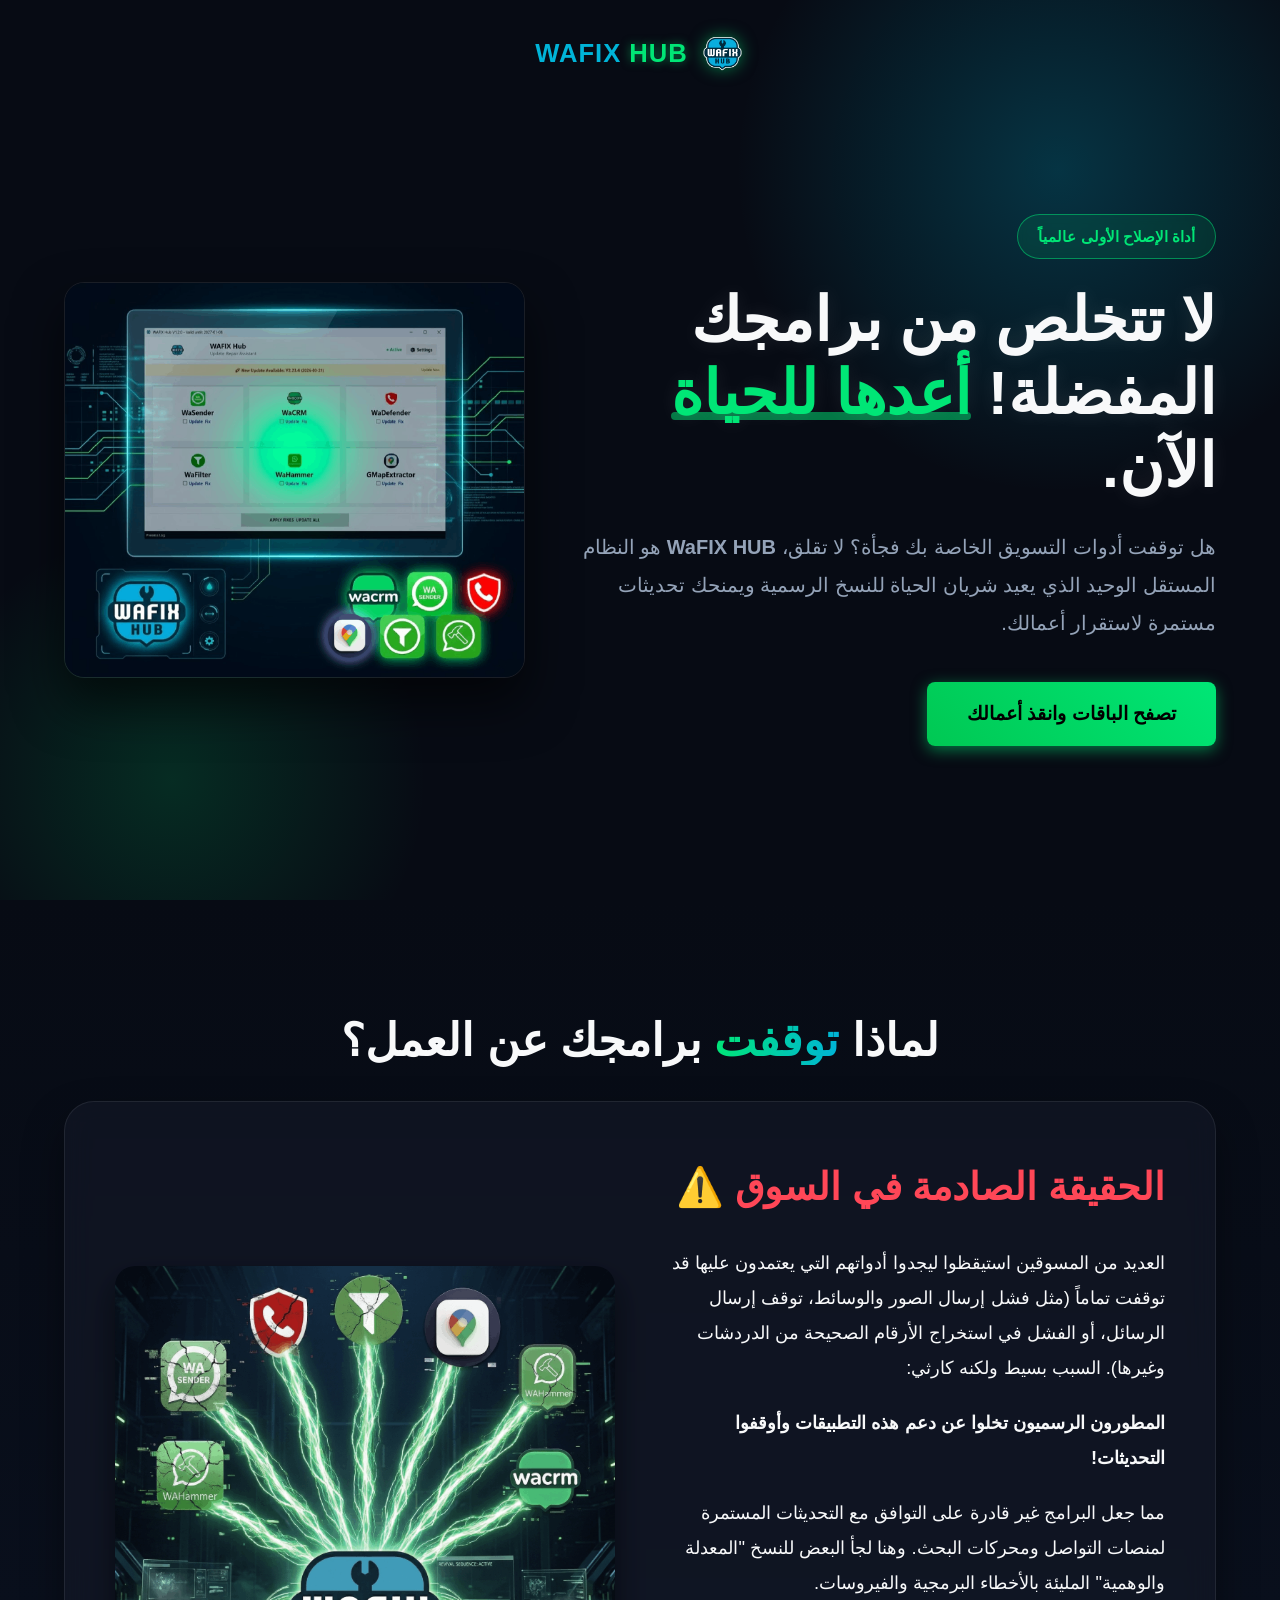
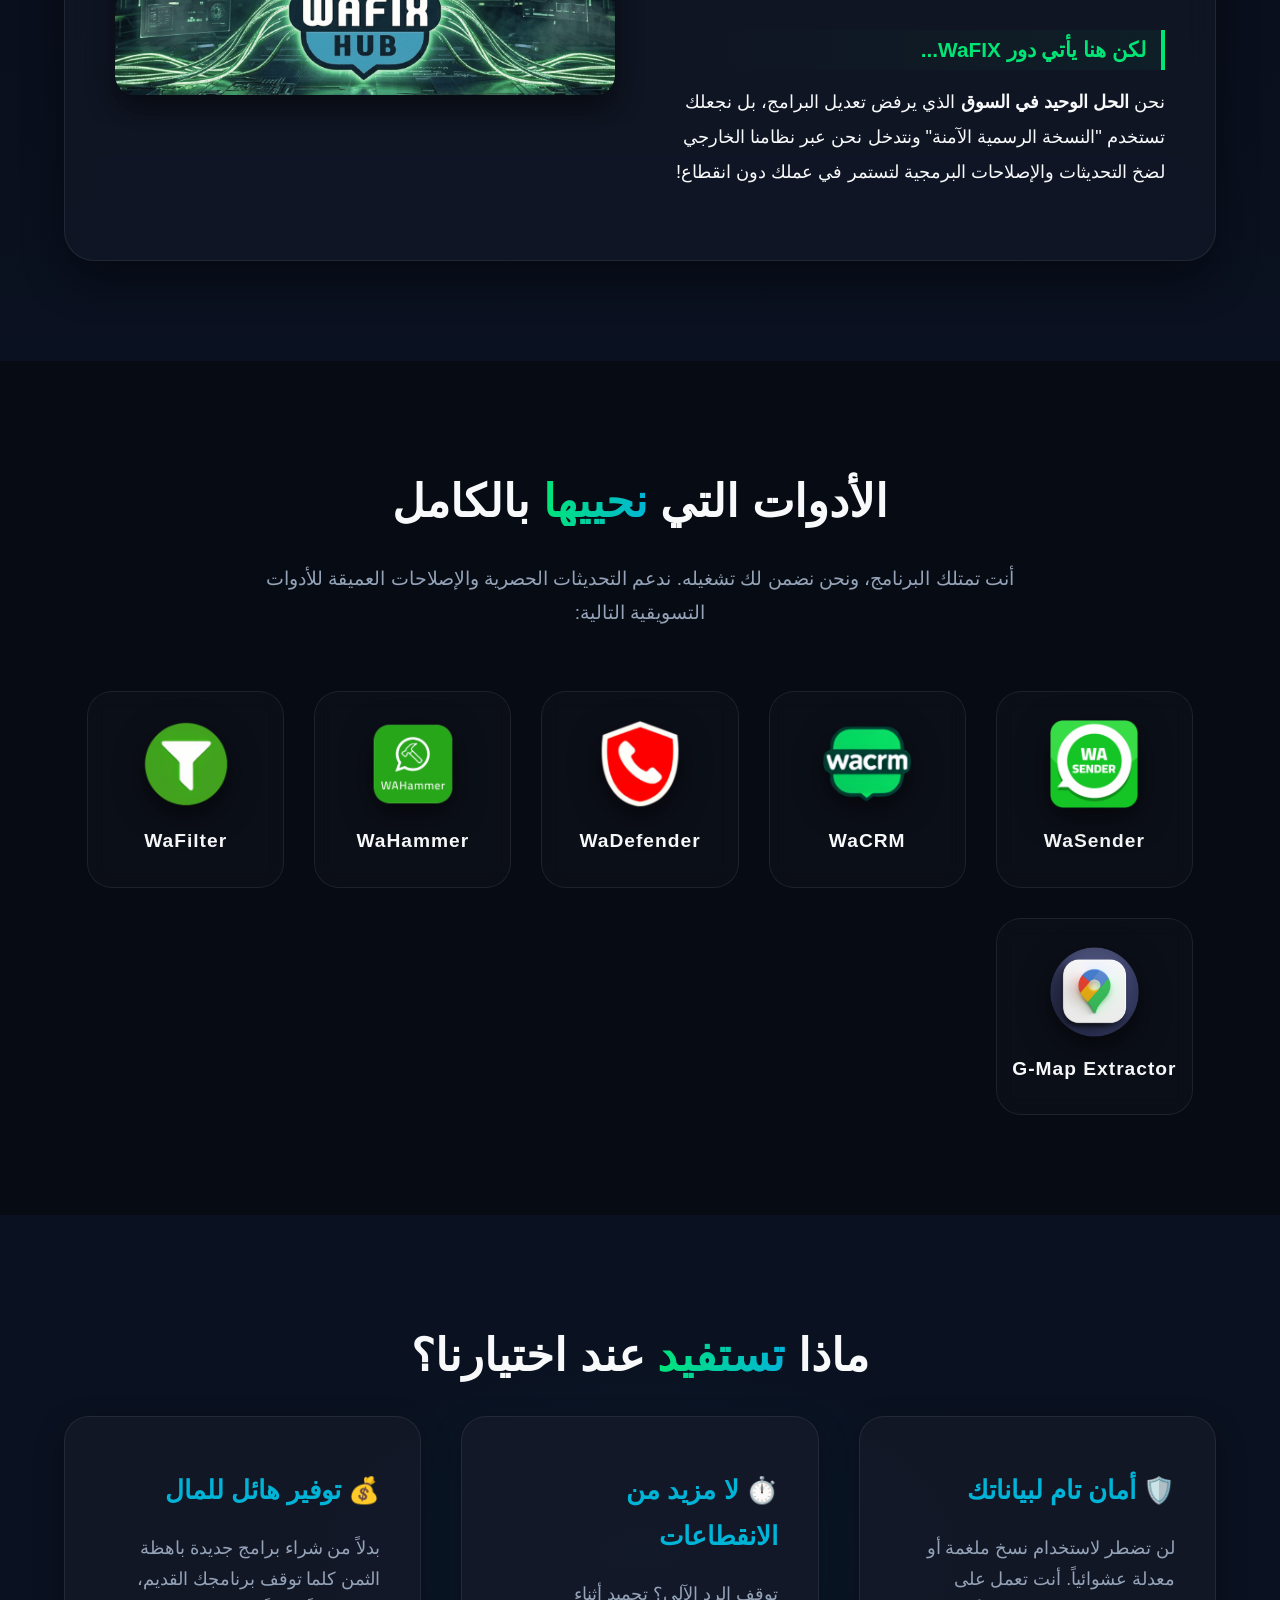
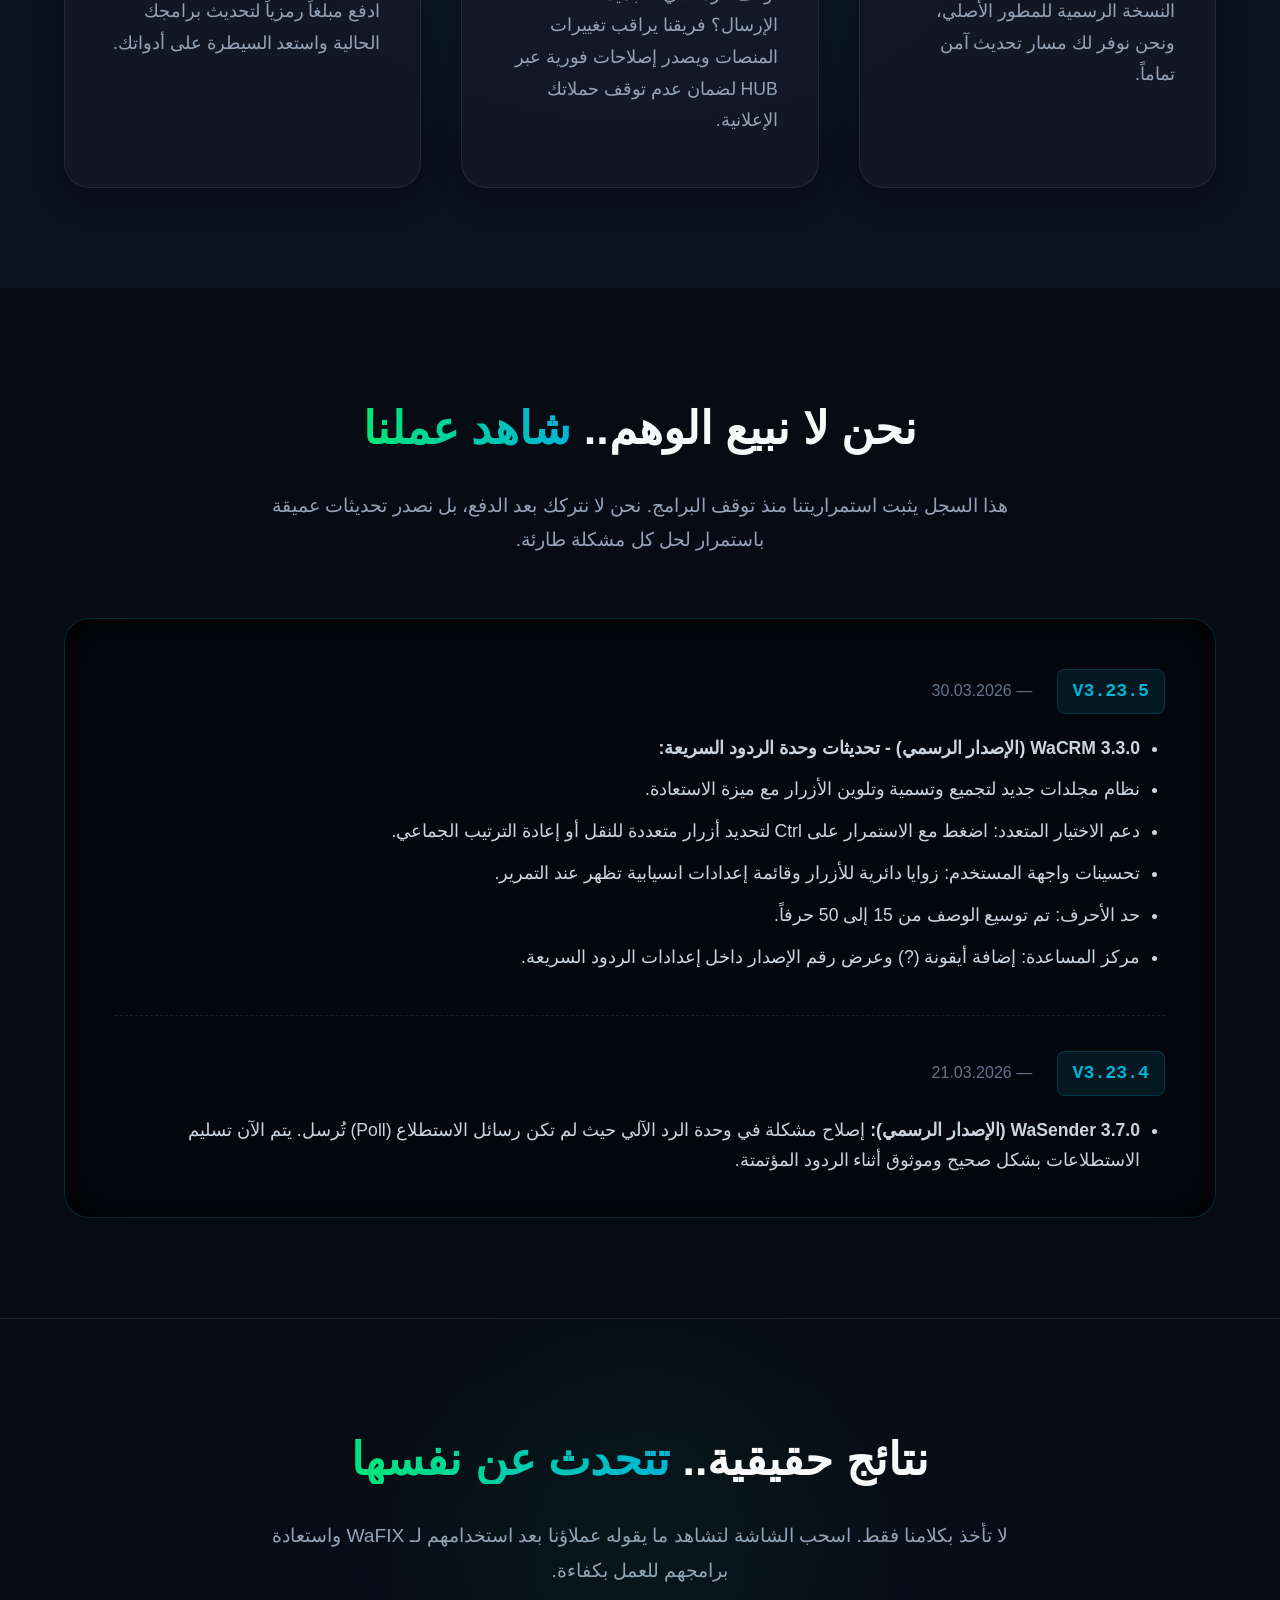
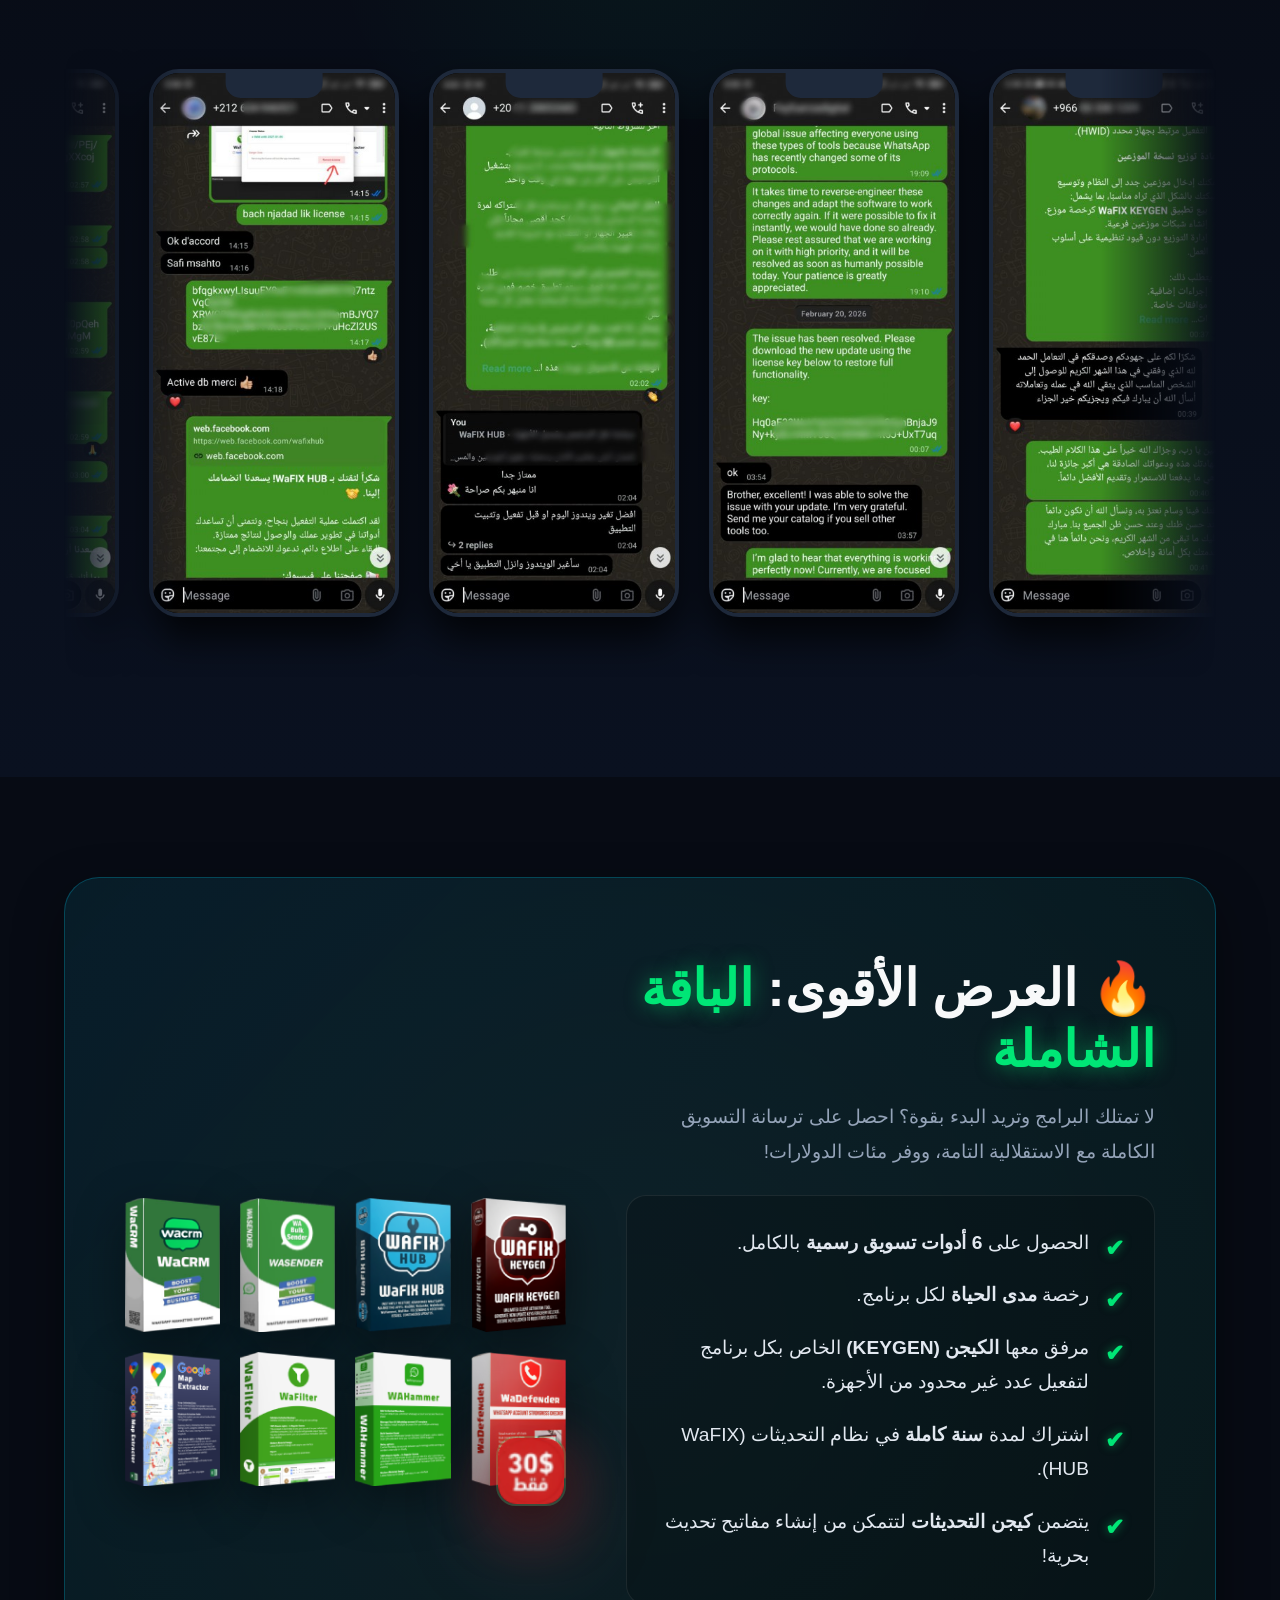
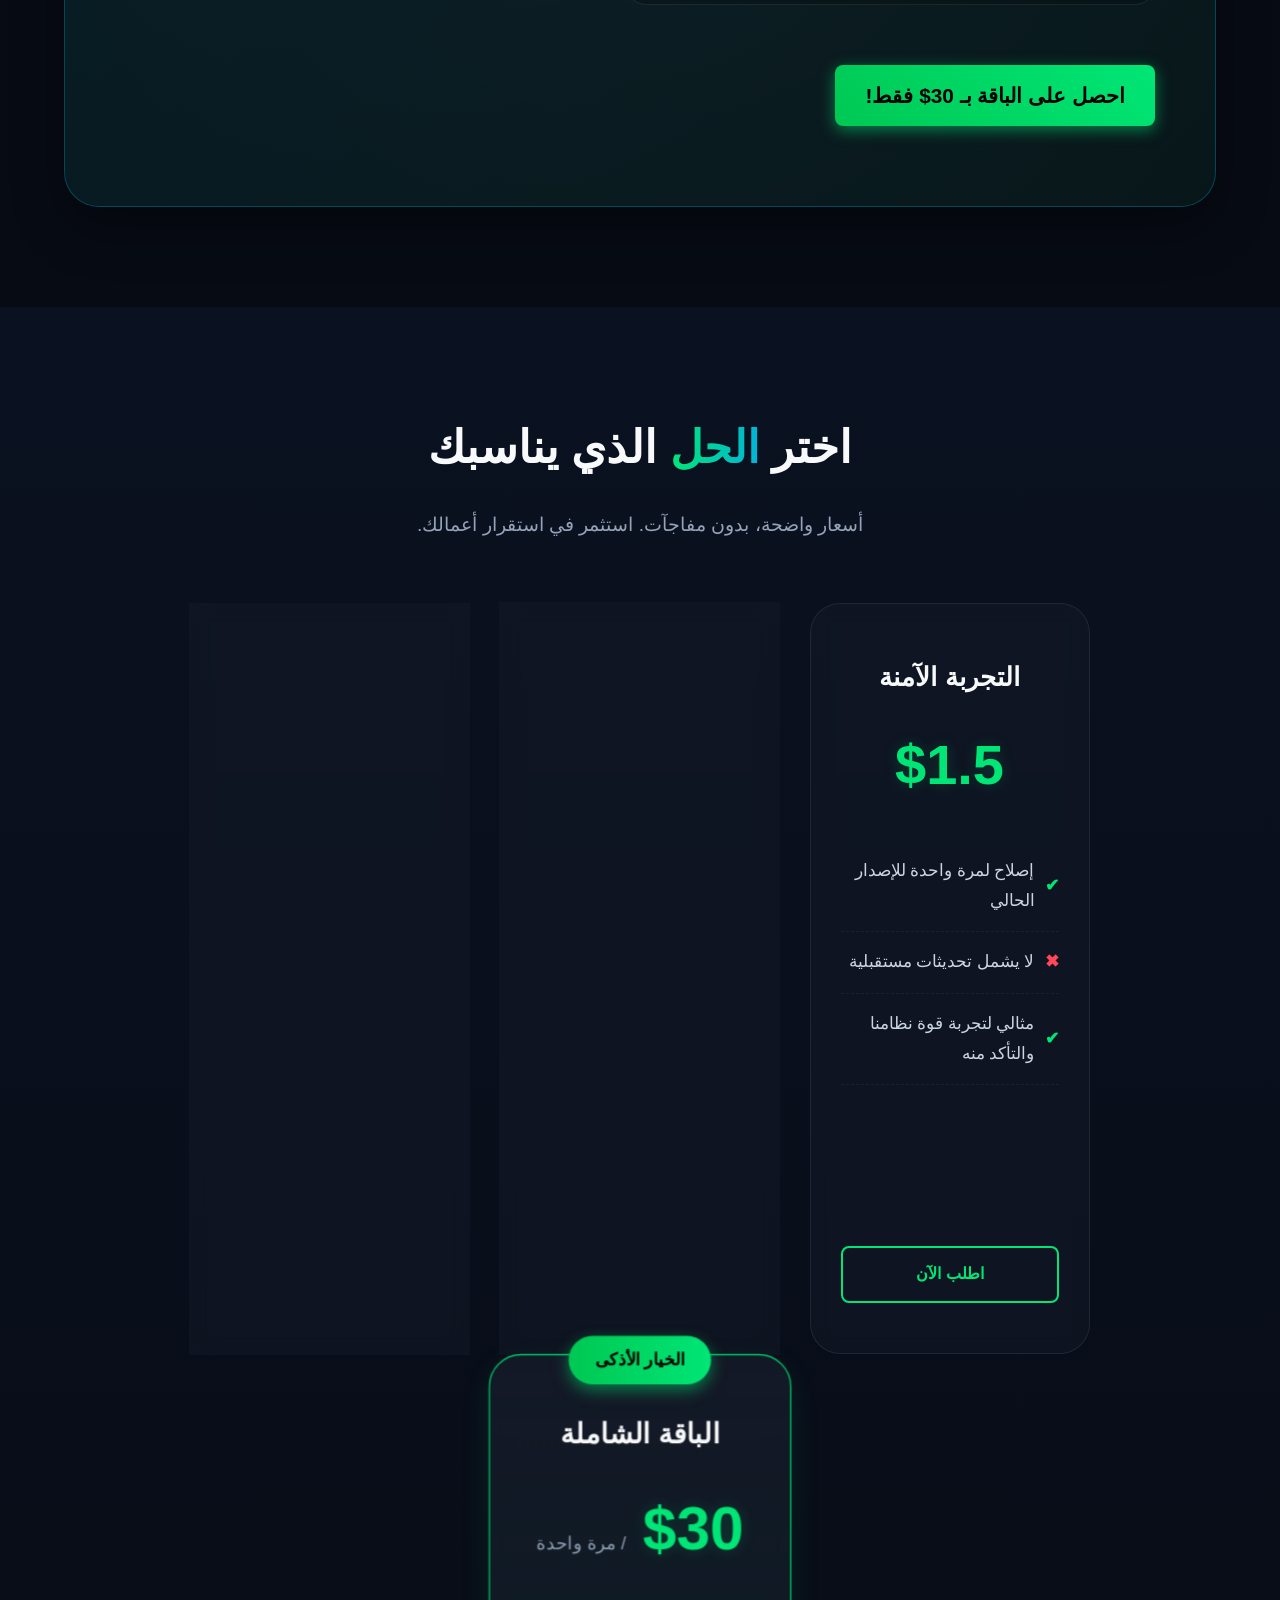
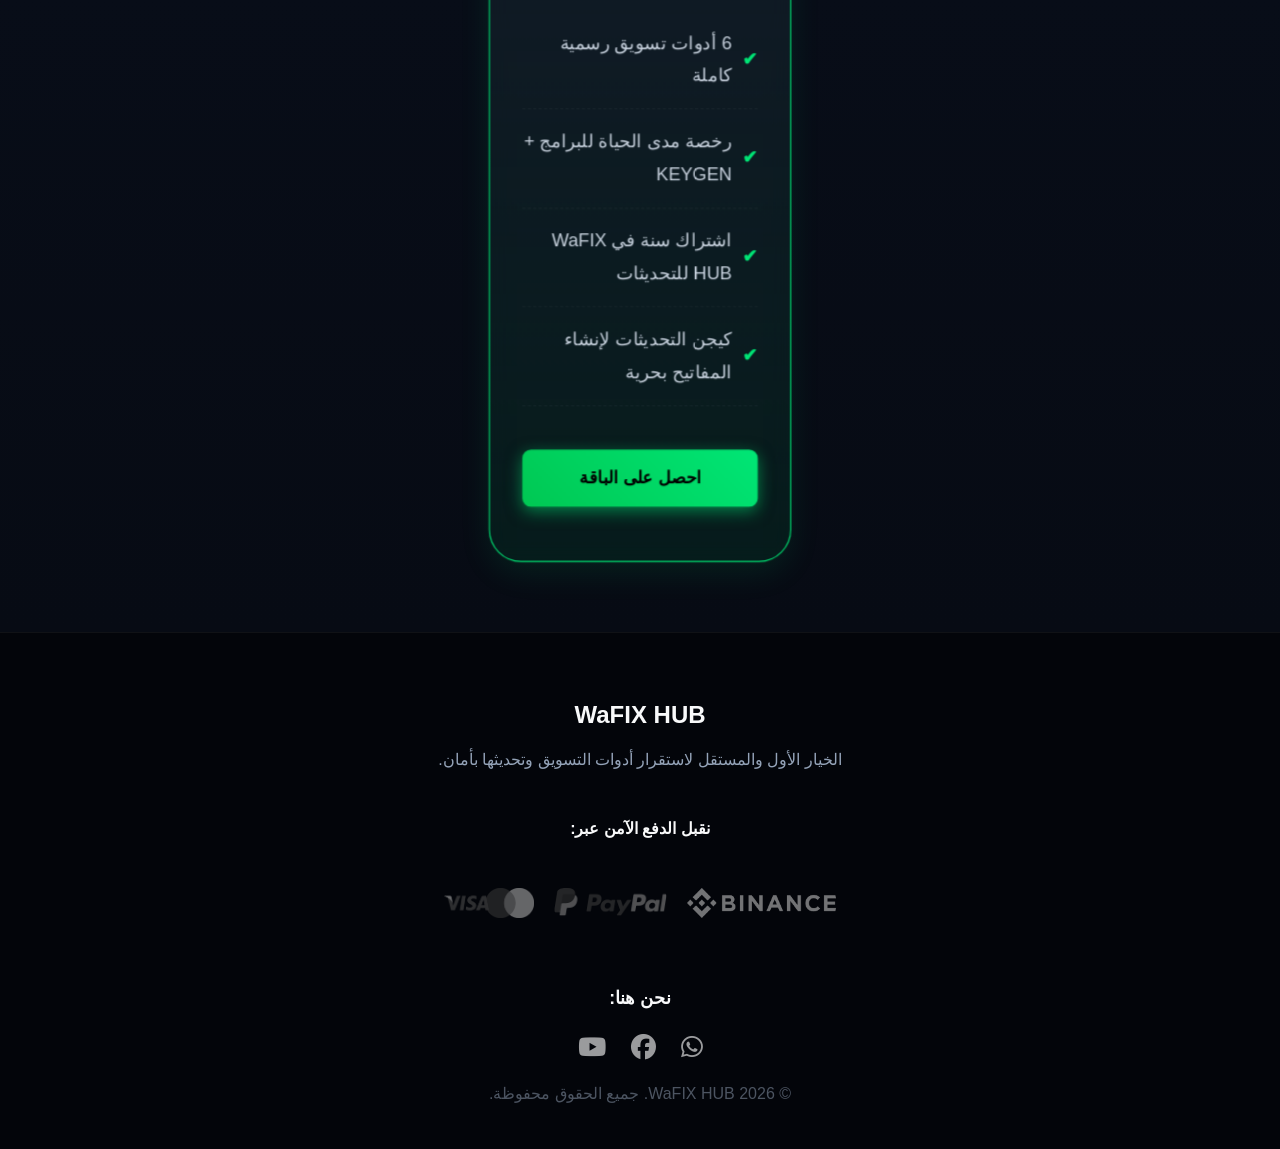
==== index.html @ c45d242b "Update index.html" ====
<html lang="ar" dir="rtl">

<head>
    <script type="text/javascript">
        (function (c, l, a, r, i, t, y) {
            c[a] = c[a] || function () { (c[a].q = c[a].q || []).push(arguments) };
            t = l.createElement(r); t.async = 1; t.src = "https://www.clarity.ms/tag/" + i;
            y = l.getElementsByTagName(r)[0]; y.parentNode.insertBefore(t, y);
        })(window, document, "clarity", "script", "w269hdj1vs");
    </script>

    <script async src="https://www.googletagmanager.com/gtag/js?id=G-MJJ88NV2RY"></script>
    <script>
        window.dataLayer = window.dataLayer || [];
        function gtag() { dataLayer.push(arguments); }
        gtag('js', new Date());

        gtag('config', 'G-MJJ88NV2RY');
    </script>

    <meta charset="UTF-8">
    <meta name="viewport" content="width=device-width, initial-scale=1.0">

    <title>WaFIX HUB | نظام التحديث والإصلاح الشامل لأدوات التسويق (WaSender, WaCRM)</title>

    <meta name="description"
        content="توقفت أدواتك التسويقية؟ WaFIX HUB هو النظام المستقل الوحيد لإصلاح وتحديث البرامج الرسمية لضمان استمرار حملاتك الإعلانية بدون انقطاع.">

    <meta name="keywords"
        content="WaFIX HUB, WaSender, WaCRM, تحديث برامج التسويق, إصلاح الواتساب, التسويق عبر الواتساب, أدوات التسويق">

    <link rel="icon" type="image/x-icon" href="img/wafixicon.ico?v=2">
    <link rel="shortcut icon" href="img/wafixicon.ico?v=2">
    <link rel="apple-touch-icon" href="img/wafixicon.ico?v=2">

    <meta property="og:type" content="website">
    <meta property="og:site_name" content="WaFIX HUB">
    <meta property="og:title" content="WaFIX HUB | أعد أدواتك التسويقية للحياة 🚀">
    <meta property="og:description"
        content="لا تتخلص من برامجك المفضلة! اكتشف النظام المستقل الذي يعيد شريان الحياة للنسخ الرسمية (WaSender, WaCRM) ويمنحك تحديثات مستمرة.">

    <meta property="og:url" content="https://yourwebsite.com/">
    <meta property="og:image" content="https://yourwebsite.com/img/1.png">

    <meta name="twitter:card" content="summary_large_image">
    <meta name="twitter:title" content="WaFIX HUB | أعد أدواتك التسويقية للحياة 🚀">
    <meta name="twitter:description" content="النظام المستقل الوحيد لإصلاح وتحديث أدوات التسويق الرسمية.">
    <meta name="twitter:image" content="https://yourwebsite.com/img/1.png">

    <link rel="stylesheet" href="https://cdnjs.cloudflare.com/ajax/libs/font-awesome/6.4.2/css/all.min.css">

    <style>
        :root {
            --bg-dark: #070b14;
            --bg-card: rgba(21, 26, 40, 0.7);
            --primary: #00e676;
            --primary-glow: rgba(0, 230, 118, 0.5);
            --secondary: #00b4d8;
            --secondary-glow: rgba(0, 180, 216, 0.4);
            --text-main: #f8f9fa;
            --text-muted: #94a3b8;
            --glass-border: rgba(255, 255, 255, 0.08);
            --transition-smooth: all 0.4s cubic-bezier(0.175, 0.885, 0.32, 1.275);
        }
        * {
            box-sizing: border-box;
            margin: 0;
            padding: 0;
            font-family: 'Segoe UI', Tahoma, Geneva, Verdana, sans-serif;
        }
        body {
            background-color: var(--bg-dark);
            color: var(--text-main);
            line-height: 1.8;
            overflow-x: hidden;
            scroll-behavior: smooth;
        }
        ::-webkit-scrollbar {
            width: 10px;
        }
        ::-webkit-scrollbar-track {
            background: var(--bg-dark);
        }
        ::-webkit-scrollbar-thumb {
            background: #1e293b;
            border-radius: 5px;
            border: 2px solid var(--bg-dark);
        }
        ::-webkit-scrollbar-thumb:hover {
            background: var(--primary);
        }
        .reveal {
            opacity: 0;
            transform: translateY(40px);
            transition: all 0.8s ease-out;
        }
        .reveal.active {
            opacity: 1;
            transform: translateY(0);
        }
        @keyframes float {
            0% {
                transform: translateY(0px);
            }
            50% {
                transform: translateY(-15px);
            }
            100% {
                transform: translateY(0px);
            }
        }
        @keyframes pulseGlow {
            0% {
                box-shadow: 0 0 15px var(--primary-glow);
            }
            50% {
                box-shadow: 0 0 40px var(--primary-glow);
            }
            100% {
                box-shadow: 0 0 15px var(--primary-glow);
            }
        }
        header {
            background: transparent;
            padding: 30px 5%;
            display: flex;
            justify-content: center;
            align-items: center;
            position: absolute;
            top: 0;
            width: 100%;
            z-index: 1000;
            border-bottom: none;
            box-shadow: none;
        }
        .logo-name {
            font-size: 1.6rem;
            font-weight: 900;
            color: var(--secondary);
            letter-spacing: 1px;
            text-transform: uppercase;
            display: inline-block;
        }
        .logo-name span {
            color: var(--primary);
            text-shadow: 0 0 10px var(--primary-glow);
        }
        @media (max-width: 768px) {
            .logo-name {
                font-size: 1.2rem;
            }
            .logo img {
                max-height: 35px;
            }
        }
        .logo img {
            max-height: 45px;
            filter: drop-shadow(0 0 8px var(--primary-glow));
            transition: transform 0.3s ease;
        }
        .logo img:hover {
            transform: scale(1.05);
        }
        .nav-links {
            display: flex;
            gap: 20px;
            align-items: center;
        }
        .nav-links a {
            text-decoration: none;
            color: var(--text-main);
            font-weight: 500;
            font-size: 1em;
            position: relative;
            padding: 5px 0;
            transition: color 0.3s;
        }
        .nav-links a::after {
            content: '';
            position: absolute;
            bottom: 0;
            right: 0;
            width: 0%;
            height: 2px;
            background: var(--primary);
            transition: width 0.3s ease;
        }
        .nav-links a:hover {
            color: var(--primary);
        }
        .nav-links a:hover::after {
            width: 100%;
        }
        .menu-toggle {
            display: none;
            background: transparent;
            border: none;
            color: var(--text-main);
            font-size: 2rem;
            cursor: pointer;
            z-index: 1001;
        }
        .btn-primary {
            background: linear-gradient(45deg, #00c853, var(--primary));
            color: #000;
            padding: 12px 30px;
            text-decoration: none;
            border-radius: 8px;
            font-weight: 800;
            transition: all 0.3s;
            display: inline-flex;
            justify-content: center;
            align-items: center;
            border: none;
            cursor: pointer;
            box-shadow: 0 4px 15px var(--primary-glow);
            text-align: center;
        }
        .btn-primary:hover {
            transform: translateY(-3px);
            box-shadow: 0 8px 25px var(--primary-glow);
            color: #000;
        }
        .header-btn {
            margin-right: 20px;
        }
        .hero {
            display: flex;
            align-items: center;
            justify-content: space-between;
            padding: 160px 5% 100px;
            min-height: 100vh;
            position: relative;
            overflow: hidden;
        }
        .hero::before {
            content: '';
            position: absolute;
            top: -20%;
            right: -10%;
            width: 700px;
            height: 700px;
            background: radial-gradient(circle, var(--secondary-glow) 0%, transparent 65%);
            z-index: -1;
            opacity: 0.6;
        }
        .hero::after {
            content: '';
            position: absolute;
            bottom: -20%;
            left: -10%;
            width: 600px;
            height: 600px;
            background: radial-gradient(circle, var(--primary-glow) 0%, transparent 60%);
            z-index: -1;
            opacity: 0.3;
        }
        .hero-content {
            flex: 1;
            max-width: 55%;
            z-index: 1;
        }
        .hero-badge {
            background: rgba(0, 230, 118, 0.1);
            color: var(--primary);
            padding: 8px 20px;
            border-radius: 30px;
            font-size: 0.95em;
            font-weight: bold;
            margin-bottom: 25px;
            display: inline-block;
            border: 1px solid var(--primary-glow);
            backdrop-filter: blur(5px);
        }
        .hero h1 {
            font-size: 3.8em;
            margin-bottom: 25px;
            line-height: 1.2;
            font-weight: 900;
            text-shadow: 0 0 20px rgba(255, 255, 255, 0.1);
        }
        .hero h1 span {
            color: var(--primary);
            position: relative;
            display: inline-block;
        }
        .hero h1 span::after {
            content: '';
            position: absolute;
            bottom: 10px;
            left: 0;
            width: 100%;
            height: 8px;
            background: var(--primary-glow);
            z-index: -1;
            border-radius: 5px;
        }
        .hero p {
            font-size: 1.25em;
            color: var(--text-muted);
            margin-bottom: 40px;
            line-height: 1.9;
        }
        .hero-img {
            flex: 1;
            max-width: 40%;
            animation: float 6s ease-in-out infinite;
            position: relative;
            z-index: 1;
        }
        .hero-img img {
            width: 100%;
            border-radius: 20px;
            box-shadow: 0 25px 50px rgba(0, 0, 0, 0.6);
            border: 1px solid var(--glass-border);
        }
        .section-title {
            text-align: center;
            margin-bottom: 20px;
            font-size: 2.8em;
            font-weight: 800;
            position: relative;
        }
        .section-title span {
            background: linear-gradient(to left, var(--secondary), var(--primary));
            -webkit-background-clip: text;
            -webkit-text-fill-color: transparent;
        }
        .section-desc {
            text-align: center;
            color: var(--text-muted);
            font-size: 1.2em;
            max-width: 800px;
            margin: 0 auto 60px;
            line-height: 1.8;
        }
        .the-story {
            padding: 100px 5%;
            background: linear-gradient(180deg, var(--bg-dark) 0%, #0a1120 100%);
            position: relative;
        }
        .story-container {
            display: flex;
            gap: 50px;
            align-items: center;
            background: rgba(21, 26, 40, 0.6);
            padding: 50px;
            border-radius: 30px;
            border: 1px solid var(--glass-border);
            backdrop-filter: blur(15px);
            box-shadow: 0 20px 40px rgba(0, 0, 0, 0.4);
        }
        .story-text {
            flex: 1;
        }
        .story-text h2 {
            font-size: 2.4em;
            margin-bottom: 25px;
            color: #ff4757;
            display: flex;
            align-items: center;
            gap: 10px;
        }
        .story-text p {
            font-size: 1.15em;
            color: var(--text-main);
            margin-bottom: 20px;
            line-height: 1.9;
        }
        .story-text .highlight {
            color: var(--primary);
            font-weight: bold;
            font-size: 1.3em;
            display: block;
            margin: 30px 0 15px;
            border-right: 4px solid var(--primary);
            padding-right: 15px;
            background: linear-gradient(90deg, transparent, rgba(0, 230, 118, 0.05));
        }
        .story-img {
            flex: 1;
            text-align: center;
            position: relative;
        }
        .story-img img {
            max-width: 100%;
            border-radius: 20px;
            filter: grayscale(40%);
            transition: var(--transition-smooth);
            box-shadow: 0 15px 30px rgba(0, 0, 0, 0.5);
        }
        .story-img:hover img {
            filter: grayscale(0%);
            transform: scale(1.03) translateY(-10px);
            box-shadow: 0 25px 45px rgba(255, 71, 87, 0.2);
        }
        .supported-tools {
            padding: 100px 5%;
            text-align: center;
            background: var(--bg-dark);
        }
        .tools-grid-new {
            display: grid;
            grid-template-columns: repeat(auto-fit, minmax(180px, 1fr));
            gap: 30px;
            margin-top: 50px;
            padding: 0 2%;
        }
        .tool-card {
            background: rgba(255, 255, 255, 0.02);
            border: 1px solid var(--glass-border);
            border-radius: 25px;
            position: relative;
            overflow: hidden;
            display: flex;
            align-items: center;
            justify-content: center;
            aspect-ratio: 1 / 1;
            min-height: unset;
            padding: 0;
            transition: var(--transition-smooth);
            backdrop-filter: blur(10px);
            cursor: pointer;
        }
        .card-front {
            display: flex;
            flex-direction: column;
            align-items: center;
            justify-content: center;
            gap: 15px;
            width: 100%;
            height: 100%;
            transition: opacity 0.4s ease 0.3s;
            position: relative;
            z-index: 2;
        }
        .card-hover-img {
            position: absolute;
            top: 0;
            left: 0;
            width: 100%;
            height: 100%;
            object-fit: cover;
            object-position: center;
            opacity: 0;
            transition: opacity 0.4s ease 0.3s, transform 0.6s ease;
            z-index: 1;
            transform: scale(7.1);
        }
        .tool-card:hover .card-hover-img {
            opacity: 1;
            transform: scale(1);
        }
        .tool-card:hover {
            transform: translateY(-15px);
            border-color: var(--primary);
            box-shadow: 0 15px 35px rgba(0, 230, 118, 0.15);
        }
        .tool-card:hover .card-front {
            opacity: 0;
        }
        .card-front img {
            height: 90px;
            width: auto;
            object-fit: contain;
            filter: drop-shadow(0 10px 15px rgba(0, 0, 0, 0.6));
            transition: transform 0.4s ease;
        }
        .tool-card:hover .card-front img {
            transform: scale(1.15) rotate(5deg);
        }
        .card-front span {
            font-size: 1.2em;
            font-weight: 800;
            color: var(--text-main);
            text-align: center;
            letter-spacing: 1px;
        }
        .tool-card:hover .card-hover-img {
            opacity: 1;
            transform: scale(1);
        }
        .card-front img {
            height: 90px;
            width: auto;
            object-fit: contain;
            filter: drop-shadow(0 10px 15px rgba(0, 0, 0, 0.6));
            transition: transform 0.4s ease;
        }
        .tool-card:hover .card-front img {
            transform: scale(1.15) rotate(5deg);
        }
        .card-front span {
            font-size: 1.2em;
            font-weight: 800;
            color: var(--text-main);
            text-align: center;
            letter-spacing: 1px;
        }
        .benefits {
            padding: 100px 5%;
            background: #0a1120;
            position: relative;
        }
        .benefits::before {
            content: '';
            position: absolute;
            top: 50%;
            left: 50%;
            transform: translate(-50%, -50%);
            width: 80%;
            height: 80%;
            background: radial-gradient(ellipse, rgba(0, 180, 216, 0.05) 0%, transparent 60%);
            pointer-events: none;
        }
        .benefits-grid {
            display: grid;
            grid-template-columns: repeat(auto-fit, minmax(320px, 1fr));
            gap: 40px;
            position: relative;
            z-index: 1;
        }
        .benefit-card {
            background: rgba(21, 26, 40, 0.8);
            padding: 50px 40px;
            border-radius: 25px;
            border: 1px solid var(--glass-border);
            text-align: right;
            transition: var(--transition-smooth);
            position: relative;
            overflow: hidden;
            box-shadow: 0 10px 30px rgba(0, 0, 0, 0.3);
        }
        .benefit-card::before {
            content: '';
            position: absolute;
            top: 0;
            right: 0;
            width: 5px;
            height: 0;
            background: linear-gradient(to bottom, var(--primary), var(--secondary));
            transition: height 0.4s ease;
        }
        .benefit-card:hover {
            transform: translateY(-12px);
            background: rgba(30, 38, 56, 0.95);
            border-color: rgba(255, 255, 255, 0.1);
        }
        .benefit-card:hover::before {
            height: 100%;
        }
        .benefit-card h3 {
            font-size: 1.6em;
            margin-bottom: 20px;
            color: var(--secondary);
            display: flex;
            align-items: center;
            gap: 10px;
        }
        .benefit-card p {
            color: var(--text-muted);
            font-size: 1.1em;
            line-height: 1.8;
        }
        .bundle-offer {
            margin: 100px 5%;
            background: linear-gradient(135deg, rgba(0, 180, 216, 0.1), rgba(0, 230, 118, 0.05));
            border-radius: 35px;
            padding: 80px 60px;
            display: flex;
            align-items: center;
            gap: 60px;
            border: 1px solid rgba(0, 180, 216, 0.3);
            position: relative;
            overflow: hidden;
            box-shadow: 0 20px 50px rgba(0, 0, 0, 0.4);
        }
        .bundle-offer::before {
            content: '';
            position: absolute;
            top: -50%;
            left: -50%;
            width: 200%;
            height: 200%;
            background: radial-gradient(circle, rgba(255, 255, 255, 0.03) 0%, transparent 60%);
            animation: spin 30s linear infinite;
            z-index: 0;
            pointer-events: none;
        }
        @keyframes spin {
            100% {
                transform: rotate(360deg);
            }
        }
        .bundle-text {
            flex: 1.2;
            position: relative;
            z-index: 1;
        }
        .bundle-text h2 {
            font-size: 3.2em;
            color: var(--text-main);
            margin-bottom: 20px;
            line-height: 1.2;
        }
        .bundle-text h2 span {
            color: var(--primary);
            text-shadow: 0 0 20px var(--primary-glow);
        }
        .bundle-text ul {
            list-style: none;
            margin-bottom: 40px;
            background: rgba(0, 0, 0, 0.2);
            padding: 30px;
            border-radius: 20px;
            border: 1px solid var(--glass-border);
        }
        .bundle-text ul li {
            font-size: 1.2em;
            margin-bottom: 18px;
            color: #e2e8f0;
            display: block;
            position: relative;
            padding-right: 35px;
            line-height: 1.8;
            text-align: right;
        }
        .bundle-text ul li:last-child {
            margin-bottom: 0;
        }
        .bundle-text ul li::before {
            content: '✔';
            position: absolute;
            right: 0;
            top: 2px;
            color: var(--primary);
            font-size: 1.2em;
            font-weight: bold;
            text-shadow: 0 0 10px var(--primary-glow);
        }
        .bundle-img {
            flex: 1;
            text-align: center;
            position: relative;
            z-index: 1;
        }
        .bundle-img img {
            width: 100%;
            max-width: 550px;
            border-radius: 20px;
            box-shadow: 0 20px 50px rgba(0, 0, 0, 0.6);
            animation: pulseGlow 4s infinite;
            border: 2px solid rgba(0, 230, 118, 0.2);
        }
        .updates-section {
            padding: 100px 5%;
            background: var(--bg-dark);
        }
        .changelog-box {
            background: #04070d;
            padding: 50px;
            border-radius: 25px;
            max-height: 600px;
            overflow-y: auto;
            border: 1px solid rgba(0, 180, 216, 0.2);
            box-shadow: inset 0 0 40px rgba(0, 0, 0, 0.9);
            position: relative;
        }
        .changelog-box::-webkit-scrollbar {
            width: 8px;
        }
        .changelog-box::-webkit-scrollbar-track {
            background: rgba(255, 255, 255, 0.02);
            border-radius: 10px;
        }
        .changelog-box::-webkit-scrollbar-thumb {
            background: rgba(0, 180, 216, 0.5);
            border-radius: 10px;
        }
        .update-item {
            margin-bottom: 35px;
            padding-bottom: 30px;
            border-bottom: 1px dashed rgba(255, 255, 255, 0.1);
            position: relative;
        }
        .update-item:last-child {
            margin-bottom: 0;
            padding-bottom: 0;
            border-bottom: none;
        }
        .update-version {
            font-family: monospace;
            font-size: 1.4em;
            color: var(--secondary);
            font-weight: 800;
            direction: ltr;
            display: inline-block;
            background: rgba(0, 180, 216, 0.1);
            padding: 5px 15px;
            border-radius: 8px;
            border: 1px solid rgba(0, 180, 216, 0.2);
        }
        .update-date {
            color: #64748b;
            font-size: 1em;
            margin-right: 20px;
            font-weight: 500;
        }
        .update-list {
            margin-top: 20px;
            padding-right: 25px;
            color: #cbd5e1;
        }
        .update-list li {
            margin-bottom: 12px;
            line-height: 1.7;
            font-size: 1.1em;
        }
        .pricing {
            padding: 100px 5%;
            background: linear-gradient(180deg, #0a1120 0%, var(--bg-dark) 100%);
        }
        .pricing-grid {
            display: flex;
            justify-content: center;
            gap: 30px;
            flex-wrap: wrap;
            margin-top: 50px;
        }
        .card {
            background: rgba(21, 26, 40, 0.5);
            padding: 50px 30px;
            border-radius: 30px;
            width: calc(25% - 25px);
            min-width: 280px;
            text-align: center;
            border: 1px solid var(--glass-border);
            transition: var(--transition-smooth);
            backdrop-filter: blur(10px);
            display: flex;
            flex-direction: column;
        }
        .card:hover {
            transform: translateY(-15px);
            border-color: var(--secondary);
            box-shadow: 0 20px 40px rgba(0, 180, 216, 0.15);
            background: rgba(21, 26, 40, 0.8);
        }
        .card h3 {
            font-size: 1.6em;
            margin-bottom: 15px;
            color: var(--text-main);
        }
        .card .price {
            font-size: 3.5em;
            font-weight: 900;
            color: var(--primary);
            margin-bottom: 25px;
            text-shadow: 0 0 15px rgba(0, 230, 118, 0.2);
        }
        .card .price span {
            font-size: 0.3em;
            color: var(--text-muted);
            font-weight: normal;
            text-shadow: none;
        }
        .card ul {
            list-style: none;
            text-align: right;
            margin-bottom: 40px;
            flex-grow: 1;
        }
        .card ul li {
            padding: 15px 0;
            border-bottom: 1px dashed rgba(255, 255, 255, 0.05);
            color: #cbd5e1;
            font-size: 1.05em;
            display: flex;
            align-items: center;
        }
        .card ul li i {
            color: var(--primary);
            margin-left: 10px;
            font-style: normal;
            font-weight: bold;
        }
        .card ul li i.cross {
            color: #ff4757;
        }
        .card.featured {
            border-color: var(--primary);
            background: linear-gradient(180deg, rgba(21, 26, 40, 0.95), rgba(0, 230, 118, 0.08));
            transform: scale(1.08);
            position: relative;
            box-shadow: 0 10px 30px rgba(0, 230, 118, 0.1);
            z-index: 2;
        }
        .card.featured::after {
            content: 'الخيار الأذكى';
            position: absolute;
            top: -18px;
            left: 50%;
            transform: translateX(-50%);
            background: linear-gradient(90deg, #00c853, var(--primary));
            color: #000;
            padding: 8px 25px;
            border-radius: 30px;
            font-weight: 900;
            font-size: 1em;
            box-shadow: 0 5px 15px var(--primary-glow);
        }
        .card.featured:hover {
            transform: scale(1.08) translateY(-15px);
            box-shadow: 0 25px 50px rgba(0, 230, 118, 0.25);
        }
        footer {
            background: #03050a;
            padding: 60px 5% 40px;
            text-align: center;
            border-top: 1px solid rgba(255, 255, 255, 0.05);
            position: relative;
        }
        footer img {
            max-width: 250px;
            margin: 25px auto;
            filter: grayscale(100%) opacity(0.5);
            transition: var(--transition-smooth);
            border-radius: 10px;
        }
        footer img:hover {
            filter: grayscale(0) opacity(1);
            transform: scale(1.05);
        }
        .footer-text {
            color: var(--text-muted);
            font-size: 1em;
            margin-top: 10px;
        }
        .screenshots-testimonials {
            padding: 100px 5%;
            background: linear-gradient(180deg, var(--bg-dark), #0a1120);
            text-align: center;
            position: relative;
            border-top: 1px solid var(--glass-border);
            overflow: hidden;
        }
        .screenshots-testimonials::before {
            content: '';
            position: absolute;
            top: 0;
            left: 50%;
            transform: translateX(-50%);
            width: 800px;
            height: 400px;
            background: radial-gradient(circle, rgba(0, 230, 118, 0.05) 0%, transparent 70%);
            z-index: 0;
            pointer-events: none;
        }
        .swipe-hint {
            display: inline-block;
            background: rgba(255, 255, 255, 0.05);
            padding: 8px 25px;
            border-radius: 30px;
            color: var(--text-muted);
            font-size: 1em;
            margin-bottom: 40px;
            border: 1px solid rgba(255, 255, 255, 0.1);
            animation: pulseGlow 3s infinite;
            position: relative;
            z-index: 2;
            user-select: none;
        }
        .slider-container:active {
            cursor: grabbing;
        }
        .slider-container::-webkit-scrollbar {
            display: none;
        }
        .slider-container {
            display: flex;
            gap: 30px;
            overflow-x: auto;
            padding: 20px 10px 60px;
            scrollbar-width: none;
            -ms-overflow-style: none;
            position: relative;
            z-index: 1;
            cursor: grab;
            scroll-behavior: auto;
            -webkit-mask-image: linear-gradient(to right, transparent 0%, black 10%, black 90%, transparent 100%);
            mask-image: linear-gradient(to right, transparent 0%, black 10%, black 90%, transparent 100%);
        }
        .screen-card {
            flex: 0 0 auto;
            width: 250px;
            height: 548px;
            border-radius: 30px;
            background: #000;
            border: 4px solid #1e293b;
            box-shadow: 0 20px 40px rgba(0, 0, 0, 0.8);
            overflow: hidden;
            position: relative;
            transition: var(--transition-smooth);
            user-select: none;
        }
        .screen-card::before {
            content: '';
            position: absolute;
            top: 0;
            left: 50%;
            transform: translateX(-50%);
            width: 40%;
            height: 25px;
            background: #1e293b;
            border-bottom-left-radius: 15px;
            border-bottom-right-radius: 15px;
            z-index: 2;
        }
        .screen-card:hover {
            transform: translateY(-15px);
            border-color: var(--primary);
            box-shadow: 0 25px 50px rgba(0, 230, 118, 0.2);
        }
        .screen-card img {
            width: 100%;
            height: 100%;
            object-fit: cover;
            object-position: top;
            transition: transform 0.6s ease;
            pointer-events: none;
        }
        .screen-card:hover img {
            transform: scale(1.05);
        }
        .payment-methods {
            display: flex;
            justify-content: center;
            align-items: center;
            gap: 12px;
            flex-wrap: wrap;
            margin: 20px auto 0;
            max-width: 400px;
        }
        .payment-methods img {
            height: 30px;
            width: auto;
            opacity: 0.6;
            filter: grayscale(100%);
            transition: all 0.3s ease;
        }
        .payment-methods img:hover {
            opacity: 1;
            filter: grayscale(0%);
            transform: scale(1.05);
        }
        .mobile-img {
            display: none;
        }
        .floating-bundle {
            position: relative;
            width: 100%;
            max-width: 500px;
            margin: auto;
        }
        .floating-grid {
            display: grid;
            grid-template-columns: repeat(4, 1fr);
            gap: 20px;
            align-items: center;
            justify-items: center;
            background: transparent;
            border: none;
            padding: 20px 0;
            position: relative;
            z-index: 1;
        }
        .floating-grid img {
            width: 100%;
            max-width: 110px;
            height: auto;
            filter: drop-shadow(0 15px 25px rgba(0, 0, 0, 0.4));
            transition: transform 0.3s ease;
            border: none !important;
            border-radius: 0 !important;
            box-shadow: none !important;
            background: transparent !important;
        }
        .floating-grid img:hover {
            transform: scale(1.15) !important;
            cursor: pointer;
            z-index: 20;
        }
        @keyframes random-float-1 {
            0%,
            100% {
                transform: translateY(0) rotate(0deg);
            }
            50% {
                transform: translateY(-15px) rotate(2deg);
            }
        }
        @keyframes random-float-2 {
            0%,
            100% {
                transform: translateY(0) rotate(0deg);
            }
            50% {
                transform: translateY(-20px) rotate(-3deg);
            }
        }
        @keyframes random-float-3 {
            0%,
            100% {
                transform: translateY(0) rotate(0deg);
            }
            50% {
                transform: translateY(-10px) rotate(-1deg);
            }
        }
        .floating-grid img:nth-child(1) {
            animation: random-float-1 4s ease-in-out infinite 0s;
        }
        .floating-grid img:nth-child(2) {
            animation: random-float-2 5s ease-in-out infinite 0.5s;
        }
        .floating-grid img:nth-child(3) {
            animation: random-float-3 3.5s ease-in-out infinite 1s;
        }
        .floating-grid img:nth-child(4) {
            animation: random-float-1 4.8s ease-in-out infinite 1.5s;
        }
        .floating-grid img:nth-child(5) {
            animation: random-float-2 4.2s ease-in-out infinite 0.2s;
        }
        .floating-grid img:nth-child(6) {
            animation: random-float-3 3.8s ease-in-out infinite 0.8s;
        }
        .floating-grid img:nth-child(7) {
            animation: random-float-1 5.2s ease-in-out infinite 1.2s;
        }
        .floating-grid img:nth-child(8) {
            animation: random-float-2 4.5s ease-in-out infinite 0.6s;
        }
        .price-badge-float {
            position: absolute;
            bottom: -0px;
            right: -0px;
            width: 120px !important;
            max-width: 70px !important;
            height: auto !important;
            z-index: 10;
            animation: random-float-2 4s ease-in-out infinite alternate;
            filter: drop-shadow(0 15px 30px rgba(255, 71, 87, 0.5));
        }
        @keyframes float-organic {
            0% {
                transform: translateY(0px);
            }
            50% {
                transform: translateY(-15px);
            }
            100% {
                transform: translateY(0px);
            }
        }
        .social-icons {
            display: flex;
            justify-content: center;
            align-items: center;
            gap: 25px;
            margin-top: 20px;
            flex-wrap: wrap;
        }
        .social-icons a {
            font-size: 25px;
            color: #ffffff;
            opacity: 0.6;
            transition: all 0.3s ease;
            text-decoration: none;
            display: inline-block;
        }
        .social-icons a.whatsapp:hover {
            color: #25D366;
            opacity: 1;
            transform: scale(1.15) translateY(-3px);
        }
        .social-icons a.facebook:hover {
            color: #1877F2;
            opacity: 1;
            transform: scale(1.15) translateY(-3px);
        }
        .social-icons a.youtube:hover {
            color: #FF0000;
            opacity: 1;
            transform: scale(1.15) translateY(-3px);
        }
        .card:not(.featured) .btn-primary:hover {
            background: var(--primary) !important;
            color: #000 !important;
            box-shadow: 0 8px 25px var(--primary-glow) !important;
        }
        @media (max-width: 1200px) {
            .hero h1 {
                font-size: 3.2em;
            }
            .hero-content {
                max-width: 50%;
            }
            .hero-img {
                max-width: 45%;
            }
            .card.featured {
                transform: scale(1.05);
            }
        }
        @media (max-width: 1024px) {
            .hero,
            .story-container,
            .bundle-offer {
                flex-direction: column;
                text-align: center;
                gap: 40px;
            }
            .hero-content,
            .hero-img,
            .story-text,
            .story-img,
            .bundle-text,
            .bundle-img {
                max-width: 100%;
                width: 100%;
            }
            .story-text .highlight {
                border-right: none;
                border-bottom: 2px solid var(--primary);
                padding-right: 0;
                padding-bottom: 10px;
                display: inline-block;
            }
            .hero-img,
            .story-img img,
            .bundle-img img {
                width: 80%;
                margin: 0 auto;
            }
            .hero h1 {
                font-size: 3em;
            }
            .bundle-offer {
                padding: 50px 30px;
            }
            .bundle-text ul li {
                justify-content: center;
            }
            .card {
                width: calc(50% - 15px);
            }
            .card.featured {
                transform: scale(1);
                z-index: 1;
            }
            .card.featured:hover {
                transform: translateY(-15px);
            }
            .nav-links {
                display: none;
                flex-direction: column;
                position: absolute;
                top: 75px;
                left: 0;
                width: 100%;
                background: rgba(7, 11, 20, 0.98);
                backdrop-filter: blur(20px);
                padding: 20px 0;
                border-bottom: 1px solid var(--glass-border);
                box-shadow: 0 10px 30px rgba(0, 0, 0, 0.5);
            }
            .nav-links.active {
                display: flex;
            }
            .nav-links a {
                margin: 10px 0;
                font-size: 1.2em;
            }
            .menu-toggle {
                display: block;
            }
            .header-btn {
                display: none;
            }
            header {
                padding: 15px 5%;
            }
        }
        @media (max-width: 768px) {
            .hero {
                padding-top: 130px;
            }
            .hero h1 {
                font-size: 2.5em;
            }
            .hero p {
                font-size: 1.1em;
            }
            .hero-img,
            .story-img img,
            .bundle-img img {
                width: 95%;
            }
            .section-title {
                font-size: 2.2em;
            }
            .section-desc {
                font-size: 1.05em;
                padding: 0 10px;
            }
            .story-container {
                padding: 30px 20px;
            }
            .story-text h2 {
                font-size: 1.8em;
            }
            .tools-grid-new {
                grid-template-columns: repeat(2, 1fr);
                gap: 15px;
            }
            .tool-card {
                border-radius: 20px;
                padding: 0;
            }
            .card-front img {
                height: 55px;
            }
            .card-front span {
                font-size: 1.05em;
            }
            .card-hover-img {
                height: 100% !important;
                width: 100% !important;
            }
            .card {
                width: 100%;
            }
            .bundle-offer {
                border-radius: 25px;
                padding: 40px 20px;
            }
            .bundle-text h2 {
                font-size: 2.2em;
            }
            .bundle-text ul {
                padding: 20px;
            }
            .bundle-text ul li {
                font-size: 1.05em;
                padding-right: 25px;
            }
            .changelog-box {
                padding: 25px;
                max-height: 450px;
            }
            .update-version {
                font-size: 1.1em;
            }
            .screen-card {
                width: 237px;
                height: 500px;
            }
            .slider-container {
                gap: 10px;
                padding-bottom: 40px;
            }
            .payment-methods {
                display: flex;
                justify-content: center;
                align-items: center;
                gap: 0px;
                flex-wrap: wrap;
                margin-top: 15px;
            }
            .payment-methods img {
                height: 25px;
                width: auto;
                opacity: 0.6;
                filter: grayscale(100%);
                transition: all 0.3s ease;
            }
            .payment-methods img:hover {
                opacity: 1;
                filter: grayscale(0%);
            }
            .desktop-img {
                display: none !important;
            }
            .mobile-img {
                display: block !important;
                margin: 30px auto;
                text-align: center;
            }
            .mobile-img img {
                width: 95%;
                max-width: 400px;
                border-radius: 20px;
                box-shadow: 0 15px 40px rgba(0, 0, 0, 0.5);
                animation: pulseGlow 4s infinite;
                border: 2px solid rgba(0, 230, 118, 0.2);
            }
            .floating-grid {
                gap: 12px;
                padding: 10px 0;
            }
            .price-badge-float {
                width: 90px !important;
                max-width: 50px !important;
                bottom: -20px;
                right: -10px;
            }
            @keyframes colorizePayment {
                100% {
                    filter: grayscale(0%);
                    opacity: 1;
                }
            }
            footer.active .payment-methods img {
                animation: colorizePayment 0.5s ease forwards;
                animation-delay: 2s;
            }
            @keyframes colorizeWhatsApp {
                100% {
                    color: #25D366;
                    opacity: 1;
                    filter: grayscale(0%);
                    transform: scale(1.15) translateY(-3px);
                }
            }
            @keyframes colorizeFacebook {
                100% {
                    color: #1877F2;
                    opacity: 1;
                    filter: grayscale(0%);
                    transform: scale(1.15) translateY(-3px);
                }
            }
            @keyframes colorizeYouTube {
                100% {
                    color: #FF0000;
                    opacity: 1;
                    filter: grayscale(0%);
                    transform: scale(1.15) translateY(-3px);
                }
            }
            footer.active .social-icons a.whatsapp {
                animation: colorizeWhatsApp 0.5s ease forwards;
                animation-delay: 4s;
            }
            footer.active .social-icons a.facebook {
                animation: colorizeFacebook 0.5s ease forwards;
                animation-delay: 4s;
            }
            footer.active .social-icons a.youtube {
                animation: colorizeYouTube 0.5s ease forwards;
                animation-delay: 4s;
            }
        }
    </style>
</head>
<body>
    <header>
        <div class="logo">
            <a href="#"
                style="display: flex; align-items: center; justify-content: center; gap: 12px; text-decoration: none;">
                <img src="img/logo.png" alt="WaFIX HUB Logo">
                <span class="logo-name">WaFIX <span>HUB</span></span>
            </a>
        </div>
    </header>
    <section class="hero">
        <div class="hero-content reveal active">
            <div class="hero-badge">أداة الإصلاح الأولى عالمياً</div>
            <h1>لا تتخلص من برامجك المفضلة! <span>أعدها للحياة</span> الآن.</h1>
            <p>هل توقفت أدوات التسويق الخاصة بك فجأة؟ لا تقلق، <strong>WaFIX HUB</strong> هو النظام المستقل الوحيد الذي
                يعيد شريان الحياة للنسخ الرسمية ويمنحك تحديثات مستمرة لاستقرار أعمالك.</p>
            <a href="#pricing" class="btn-primary" style="font-size: 1.2em; padding: 15px 40px;">تصفح الباقات وانقذ
                أعمالك</a>
        </div>
        <div class="hero-img reveal active">
            <img src="img/1.png" alt="واجهة نظام WaFIX">
        </div>
    </section>
    <section class="the-story" id="story">
        <h2 class="section-title reveal active">لماذا <span>توقفت</span> برامجك عن العمل؟</h2>
        <div class="story-container reveal active">
            <div class="story-text">
                <h2>الحقيقة الصادمة في السوق ⚠️</h2>
                <p>العديد من المسوقين استيقظوا ليجدوا أدواتهم التي يعتمدون عليها قد توقفت تماماً (مثل فشل إرسال الصور
                    والوسائط، توقف إرسال
                    الرسائل، أو الفشل في استخراج الأرقام الصحيحة من الدردشات وغيرها). السبب بسيط ولكنه كارثي:</p>
                <p><strong>المطورون الرسميون تخلوا عن دعم هذه التطبيقات وأوقفوا التحديثات!</strong></p>
                <p>مما جعل البرامج غير قادرة على التوافق مع التحديثات المستمرة لمنصات التواصل ومحركات البحث. وهنا لجأ
                    البعض للنسخ "المعدلة والوهمية" المليئة بالأخطاء البرمجية والفيروسات.</p>
                <p class="highlight">لكن هنا يأتي دور WaFIX...</p>
                <p>نحن <strong>الحل الوحيد في السوق</strong> الذي يرفض تعديل البرامج، بل نجعلك تستخدم "النسخة الرسمية
                    الآمنة" ونتدخل نحن عبر نظامنا الخارجي لضخ التحديثات والإصلاحات البرمجية لتستمر في عملك دون انقطاع!
                </p>
            </div>
            <div class="story-img">
                <img src="img/2.png" alt="مشاكل توقف البرامج">
            </div>
        </div>
    </section>
    <section class="supported-tools reveal active" id="tools">
        <h2 class="section-title">الأدوات التي <span>نحييها</span> بالكامل</h2>
        <p class="section-desc">أنت تمتلك البرنامج، ونحن نضمن لك تشغيله. ندعم التحديثات الحصرية والإصلاحات العميقة
            للأدوات
            التسويقية التالية:</p>
        <div class="tools-grid-new">
            <div class="tool-card">
                <div class="card-front">
                    <img src="img/wasender logo.png" alt="WaSender">
                    <span>WaSender</span>
                </div>
                <img src="img/wasender logo screen.png" alt="WaSender Interface" class="card-hover-img">
            </div>
            <div class="tool-card">
                <div class="card-front">
                    <img src="img/wacrm.png" alt="WaCRM">
                    <span>WaCRM</span>
                </div>
                <img src="img/wacrm screen.png" alt="WaCRM Interface" class="card-hover-img">
            </div>
            <div class="tool-card">
                <div class="card-front">
                    <img src="img/defender.png" alt="WaDefender">
                    <span>WaDefender</span>
                </div>
                <img src="img/defender screen.png" alt="WaDefender Interface" class="card-hover-img">
            </div>
            <div class="tool-card">
                <div class="card-front">
                    <img src="img/hammer.png" alt="WaHammer">
                    <span>WaHammer</span>
                </div>
                <img src="img/hammer screen.png" alt="WaHammer Interface" class="card-hover-img">
            </div>
            <div class="tool-card">
                <div class="card-front">
                    <img src="img/filter.png" alt="WaFilter">
                    <span>WaFilter</span>
                </div>
                <img src="img/filter screen.png" alt="WaFilter Interface" class="card-hover-img">
            </div>
            <div class="tool-card">
                <div class="card-front">
                    <img src="img/gmap.png" alt="Google Map Extractor">
                    <span>G-Map Extractor</span>
                </div>
                <img src="img/gmap screen.png" alt="G-Map Interface" class="card-hover-img">
            </div>
        </div>
    </section>
    <section class="benefits" id="benefits">
        <h2 class="section-title reveal">ماذا <span>تستفيد</span> عند اختيارنا؟</h2>
        <div class="benefits-grid">
            <div class="benefit-card reveal">
                <h3>🛡️ أمان تام لبياناتك</h3>
                <p>لن تضطر لاستخدام نسخ ملغمة أو معدلة عشوائياً. أنت تعمل على النسخة الرسمية للمطور الأصلي، ونحن نوفر لك
                    مسار تحديث آمن تماماً.</p>
            </div>
            <div class="benefit-card reveal">
                <h3>⏱️ لا مزيد من الانقطاعات</h3>
                <p>توقف الرد الآلي؟ تجميد أثناء الإرسال؟ فريقنا يراقب تغييرات المنصات ويصدر إصلاحات فورية عبر HUB لضمان
                    عدم توقف حملاتك الإعلانية.</p>
            </div>
            <div class="benefit-card reveal">
                <h3>💰 توفير هائل للمال</h3>
                <p>بدلاً من شراء برامج جديدة باهظة الثمن كلما توقف برنامجك القديم، ادفع مبلغاً رمزياً لتحديث برامجك
                    الحالية واستعد السيطرة على أدواتك.</p>
            </div>
        </div>
    </section>
    <section class="updates-section" id="updates">
        <h2 class="section-title reveal">نحن لا نبيع الوهم.. <span>شاهد عملنا</span></h2>
        <p class="section-desc reveal">هذا السجل يثبت استمراريتنا منذ توقف البرامج. نحن لا نتركك بعد الدفع، بل نصدر
            تحديثات عميقة
            باستمرار لحل كل مشكلة طارئة.</p>
        <div class="changelog-box reveal">
            <div class="update-item">
                <span class="update-version">V3.23.5</span> <span class="update-date">— 30.03.2026</span>
                <ul class="update-list">
                    <li><strong>WaCRM 3.3.0 (الإصدار الرسمي) - تحديثات وحدة الردود السريعة:</strong></li>
                    <li>نظام مجلدات جديد لتجميع وتسمية وتلوين الأزرار مع ميزة الاستعادة.</li>
                    <li>دعم الاختيار المتعدد: اضغط مع الاستمرار على Ctrl لتحديد أزرار متعددة للنقل أو إعادة الترتيب
                        الجماعي.
                    </li>
                    <li>تحسينات واجهة المستخدم: زوايا دائرية للأزرار وقائمة إعدادات انسيابية تظهر عند التمرير.</li>
                    <li>حد الأحرف: تم توسيع الوصف من 15 إلى 50 حرفاً.</li>
                    <li>مركز المساعدة: إضافة أيقونة (?) وعرض رقم الإصدار داخل إعدادات الردود السريعة.</li>
                </ul>
            </div>
            <div class="update-item">
                <span class="update-version">V3.23.4</span> <span class="update-date">— 21.03.2026</span>
                <ul class="update-list">
                    <li><strong>WaSender 3.7.0 (الإصدار الرسمي):</strong> إصلاح مشكلة في وحدة الرد الآلي حيث لم تكن
                        رسائل
                        الاستطلاع (Poll) تُرسل. يتم الآن تسليم الاستطلاعات بشكل صحيح وموثوق أثناء الردود المؤتمتة.</li>
                    </li>
                </ul>
            </div>
            <div class="update-item">
                <span class="update-version">V3.23.3</span> <span class="update-date">— 21.03.2026</span>
                <ul class="update-list">
                    <li><strong>WaSender 3.7.0 (الإصدار الرسمي):</strong> إصلاح مشكلة حرجة في وحدة "تجهيز الأرقام"
                        (Number
                        Warmer) حيث كان النظام يقوم بالتبديل بين الحسابات فقط دون إرسال رسائل. أداة التجهيز الآن مستقرة
                        تماماً
                        وتبادل الرسائل بين الحسابات يعمل بشكل صحيح.</li>
                    <li><strong>WaCRM 3.3.0 (الإصدار الرسمي):</strong> إصلاح مشكلة بسيطة في وحدة الرد الآلي حيث كانت
                        تضاف مساحة
                        فارغة زائدة أسفل كل رسالة. يتم الآن إرسال الرسائل بشكل نظيف دون أي مسافات غير مرغوب فيها.</li>
                </ul>
            </div>
            <div class="update-item">
                <span class="update-version">V3.22.3</span> <span class="update-date">— 03.03.2026</span>
                <ul class="update-list">
                    <li>تحسين آلية استخراج الأرقام من المجموعات والدردشات والتصنيفات (Labels)، مما يعالج الحالات التي
                        كانت تعود
                        فيها معرفات (IDs) غير صحيحة أو غير معتادة. يسترجع النظام الآن أرقام الهواتف الحقيقية بدقة.</li>
                </ul>
            </div>
            <div class="update-item">
                <span class="update-version">V3.22.2</span> <span class="update-date">— 28.02.2026</span>
                <ul class="update-list">
                    <li><strong>WaCRM 3.3.0 (الإصدارات الرسمية):</strong> إصلاح مشكلة حرجة في وحدة الرد الآلي كانت تمنع
                        إرسال
                        رسالة الترحيب بشكل صحيح.</li>
                    <li>حل خلل برمجى حيث كانت رسالة الترحيب تُرسل بشكل متكرر أو تُرسل جنباً إلى جنب مع الردود القائمة
                        على
                        الكلمات المفتاحية، مما يضمن تدفق استجابة تلقائية أكثر سلاسة ودقة.</li>
                    <li>تعزيز منطق التحقق من سجل الدردشة للتمييز بدقة بين المحادثات الجديدة والقائمة، ومنع التحيات
                        التلقائية
                        الزائدة.</li>
                    <li>إصلاح التحقق من صحة رابط دعوة المجموعة: حل مشكلة الروابط الكاملة أو الروابط التي تحتوي على
                        معلمات
                        إضافية.</li>
                </ul>
            </div>
            <div class="update-item">
                <span class="update-version">V3.22.0</span> <span class="update-date">— 27.02.2026</span>
                <ul class="update-list">
                    <li>يتضمن هذا الإصدار إصلاحات أخطاء مهمة لمعالجة المشكلات التي ظهرت بعد التغييرات الأخيرة في المنصة.
                    </li>
                </ul>
            </div>
            <div class="update-item">
                <span class="update-version">V3.20.26</span> <span class="update-date">— 27.02.2026</span>
                <ul class="update-list">
                    <li>إصلاح مشكلة تؤثر على استرداد الرسائل (getMessages) بسبب تغييرات هيكلية داخلية.</li>
                    <li>حل خطأ قيمة المعرف غير الصالحة (WID) عند التعامل مع بعض الكائنات أو فتح الدردشات.</li>
                    <li>إصلاح مشكلة إرسال عند تسليم الرسائل إلى معرفات محددة تعتمد على LID، مما يحسن استقرار الرسائل
                        بشكل عام.
                    </li>
                </ul>
            </div>
            <div class="update-item">
                <span class="update-version">V3.20.25</span> <span class="update-date">— 26.02.2026</span>
                <ul class="update-list">
                    <li><strong>WaSender 3.7.0 & WaCRM 3.3.0 (الإصدارات الرسمية):</strong> إصلاح مشكلة تؤثر على بعض
                        المستخدمين
                        حيث لم يكن استخراج أعضاء المجموعة يعمل بشكل صحيح أو يعيد نتائج غير مكتملة في حالات معينة.</li>
                    <li>إصلاح مشكلة مراسلة حيث كان يتم تخطي بعض المستلمين عند إرسال الرسائل القياسية أو الردود السريعة
                        أو رسائل
                        الرد الآلي، مما يضمن تلقي جميع جهات الاتصال المحددة للرسائل دون استثناء.</li>
                    <li>تحسين آلية استخراج الأرقام من المجموعات والدردشات والتصنيفات (Labels)، ومعالجة الحالات التي كانت
                        تعود
                        فيها معرفات غير صحيحة. يسترجع النظام الآن أرقام الهواتف الحقيقية بدقة.</li>
                    <li>تعزيز استقرار الإرسال العام وضمان استهداف دقيق لرقم الهاتف الصحيح لكل رسالة، مع تحسين الموثوقية
                        أثناء
                        الحملات والإرسال الجماعي.</li>
                </ul>
            </div>
            <div class="update-item">
                <span class="update-version">V3.20.24</span> <span class="update-date">— 20.02.2026</span>
                <ul class="update-list">
                    <li><strong>WaSender & WaCRM:</strong> إصلاح مشكلة فشل إرسال المرفقات الوسائط (الصور، الفيديو،
                        والصوت) في
                        الرسائل القياسية والردود السريعة ووضع الرد الآلي.</li>
                </ul>
            </div>
            <div class="update-item">
                <span class="update-version">V3.20.23</span> <span class="update-date">— 15.02.2026</span>
                <ul class="update-list">
                    <li><strong>تحديث WaSender 3.7.0 الرسمي:</strong> إصلاح واستعادة ميزة استخراج بيانات التواصل
                        الاجتماعي من
                        محركات البحث والمنصات الاجتماعية، ومعالجة الفشل السابق وضمان استرجاع البيانات بالكامل.</li>
                </ul>
            </div>
            <div class="update-item">
                <span class="update-version">V3.20.22</span> <span class="update-date">— 14.02.2026</span>
                <ul class="update-list">
                    <li><strong>تحديث WaSender 3.7.0 الرسمي:</strong> إصلاح مشكلة التحديث التلقائي لـ ChromeDriver لضمان
                        تنزيل
                        الإصدار الرسمي الصحيح بشكل سليم.</li>
                    <li>إصلاح استخراج بيانات خرائط جوجل عند استخدام الواجهة الكلاسيكية القديمة (وضع المتصفح القديم)، وحل
                        مشكلات
                        التقييم وتكرار البيانات.</li>
                    <li>(قد يواجه المستخدمون الذين يشغلون نسخاً غير رسمية أو معدلة مشكلات؛ هذا التحديث مخصص فقط للإصدار
                        الرسمي
                        الأحدث 3.7.0).</li>
                </ul>
            </div>
            <div class="update-item">
                <span class="update-version">V3.20.21</span> <span class="update-date">— 14.02.2026</span>
                <ul class="update-list">
                    <li><strong>WaSender:</strong> إصلاح مشكلة تؤثر على بعض المستخدمين حيث كان استخراج أرقام أعضاء
                        المجموعة غير
                        متسق أو يفشل جزئياً، وكذلك حل مشكلة متعلقة باستخراج أعضاء المجموعة النشطين.</li>
                </ul>
            </div>
            <div class="update-item">
                <span class="update-version">V3.20.2</span> <span class="update-date">— 26.01.2026</span>
                <ul class="update-list">
                    <li><strong>WaSender:</strong> إصلاح مشكلة في استخراج البيانات من خرائط جوجل.</li>
                    <li><strong>GMExtractor:</strong> إضافة دعم التحديث للإصدارات المستقبلية وإصلاح مشكلات استخراج
                        البيانات من
                        خرائط جوجل.</li>
                    <li>إصلاح مشكلة حيث لم تكن الرسائل المرسلة بواسطة الرد الآلي يتم وضع علامة "مقروءة" عليها في WaCRM و
                        WaSender.</li>
                </ul>
            </div>
            <div class="update-item">
                <span class="update-version">V3.19.72</span> <span class="update-date">— 16.01.2026</span>
                <ul class="update-list">
                    <li>إصلاح مشكلة عدم إرسال رسائل القائمة (List Messages) بشكل صحيح في وضع الرد الآلي.</li>
                </ul>
            </div>
            <div class="update-item">
                <span class="update-version">V3.19.71</span> <span class="update-date">— 15.01.2026</span>
                <ul class="update-list">
                    <li>إصلاح مشكلة في الرسائل المرسلة لجهات الاتصال الجديدة حيث كانت تصل ولكن الدردشة لا تظهر أو تفتح
                        بشكل
                        صحيح.</li>
                </ul>
            </div>
            <div class="update-item">
                <span class="update-version">V3.19.46</span> <span class="update-date">— 02.01.2026</span>
                <ul class="update-list">
                    <li>إصلاح مشكلة تجمد البرنامج أثناء الفحص عند الوصول إلى مرحلة التحقق من جهة الاتصال داخل
                        WaDefender.</li>
                </ul>
            </div>
            <div class="update-item">
                <span class="update-version">V3.19.45</span> <span class="update-date">— 21.12.2025</span>
                <ul class="update-list">
                    <li>إصلاح شامل لرسائل الترحيب والردود السريعة لضمان تسليم الوسائط والرسائل بنجاح للأرقام الجديدة
                        وعملاء
                        الإعلانات.</li>
                    <li>إصلاح مشكلات المراسلة عند الاتصال بالمستخدمين المحددين عبر التصنيفات (Labels).</li>
                    <li>واجهة مستخدم جديدة ومنظمة: إضافة ميزة الطي الذكي لأزرار الرد السريع لتوفير مساحة الشاشة، مع خيار
                        لتثبيت
                        الردود المستخدمة بكثرة.</li>
                </ul>
            </div>
        </div>
    </section>
    <section class="screenshots-testimonials reveal" id="reviews">
        <h2 class="section-title">نتائج حقيقية.. <span>تتحدث عن نفسها</span></h2>
        <p class="section-desc">لا تأخذ بكلامنا فقط. اسحب الشاشة لتشاهد ما يقوله عملاؤنا بعد استخدامهم لـ WaFIX واستعادة
            برامجهم للعمل بكفاءة.</p>
        <div class="slider-container" id="draggable-slider">
            <div class="screen-card">
                <img src="img/screen/screen (0).jpg" alt="رأي عميل" draggable="false" loading="lazy">
            </div>
            <div class="screen-card">
                <img src="img/screen/screen (1).jpg" alt="رأي عميل" draggable="false" loading="lazy">
            </div>
            <div class="screen-card">
                <img src="img/screen/screen (2).jpg" alt="رأي عميل" draggable="false" loading="lazy">
            </div>
            <div class="screen-card">
                <img src="img/screen/screen (3).jpg" alt="رأي عميل" draggable="false" loading="lazy">
            </div>
            <div class="screen-card">
                <img src="img/screen/screen (4).jpg" alt="رأي عميل" draggable="false" loading="lazy">
            </div>
            <div class="screen-card">
                <img src="img/screen/screen (5).jpg" alt="رأي عميل" draggable="false" loading="lazy">
            </div>
            <div class="screen-card">
                <img src="img/screen/screen (6).jpg" alt="رأي عميل" draggable="false" loading="lazy">
            </div>
            <div class="screen-card">
                <img src="img/screen/screen (7).jpg" alt="رأي عميل" draggable="false" loading="lazy">
            </div>
            <div class="screen-card">
                <img src="img/screen/screen (8).jpg" alt="رأي عميل" draggable="false" loading="lazy">
            </div>
            <div class="screen-card">
                <img src="img/screen/screen (9).jpg" alt="رأي عميل" draggable="false" loading="lazy">
            </div>
            <div class="screen-card">
                <img src="img/screen/screen (10).jpg" alt="رأي عميل" draggable="false" loading="lazy">
            </div>
            <div class="screen-card">
                <img src="img/screen/screen (11).jpg" alt="رأي عميل" draggable="false" loading="lazy">
            </div>
            <div class="screen-card">
                <img src="img/screen/screen (12).jpg" alt="رأي عميل" draggable="false" loading="lazy">
            </div>
            <div class="screen-card">
                <img src="img/screen/screen (13).jpg" alt="رأي عميل" draggable="false" loading="lazy">
            </div>
            <div class="screen-card">
                <img src="img/screen/screen (14).jpg" alt="رأي عميل" draggable="false" loading="lazy">
            </div>
            <div class="screen-card">
                <img src="img/screen/screen (15).jpg" alt="رأي عميل" draggable="false" loading="lazy">
            </div>
            <div class="screen-card">
                <img src="img/screen/screen (16).jpg" alt="رأي عميل" draggable="false" loading="lazy">
            </div>
            <div class="screen-card">
                <img src="img/screen/screen (17).jpg" alt="رأي عميل" draggable="false" loading="lazy">
            </div>
            <div class="screen-card">
                <img src="img/screen/screen (18).jpg" alt="رأي عميل" draggable="false" loading="lazy">
            </div>
            <div class="screen-card">
                <img src="img/screen/screen (19).jpg" alt="رأي عميل" draggable="false" loading="lazy">
            </div>
            <div class="screen-card">
                <img src="img/screen/screen (20).jpg" alt="رأي عميل" draggable="false" loading="lazy">
            </div>
            <div class="screen-card">
                <img src="img/screen/screen (21).jpg" alt="رأي عميل" draggable="false" loading="lazy">
            </div>
            <div class="screen-card">
                <img src="img/screen/screen (22).jpg" alt="رأي عميل" draggable="false" loading="lazy">
            </div>
            <div class="screen-card">
                <img src="img/screen/screen (23).jpg" alt="رأي عميل" draggable="false" loading="lazy">
            </div>
            <div class="screen-card">
                <img src="img/screen/screen (24).jpg" alt="رأي عميل" draggable="false" loading="lazy">
            </div>
            <div class="screen-card">
                <img src="img/screen/screen (25).jpg" alt="رأي عميل" draggable="false" loading="lazy">
            </div>
            <div class="screen-card">
                <img src="img/screen/screen (26).jpg" alt="رأي عميل" draggable="false" loading="lazy">
            </div>
            <div class="screen-card">
                <img src="img/screen/screen (27).jpg" alt="رأي عميل" draggable="false" loading="lazy">
            </div>
            <div class="screen-card">
                <img src="img/screen/screen (28).jpg" alt="رأي عميل" draggable="false" loading="lazy">
            </div>
            <div class="screen-card">
                <img src="img/screen/screen (29).jpg" alt="رأي عميل" draggable="false" loading="lazy">
            </div>
            <div class="screen-card">
                <img src="img/screen/screen (30).jpg" alt="رأي عميل" draggable="false" loading="lazy">
            </div>
            <div class="screen-card">
                <img src="img/screen/screen (31).jpg" alt="رأي عميل" draggable="false" loading="lazy">
            </div>
            <div class="screen-card">
                <img src="img/screen/screen (32).jpg" alt="رأي عميل" draggable="false" loading="lazy">
            </div>
        </div>
    </section>
    <section class="bundle-offer reveal" id="bundle">
        <div class="bundle-text">
            <h2>🔥 العرض الأقوى: <span>الباقة الشاملة</span></h2>
            <div class="bundle-img mobile-img">
                <div class="floating-bundle">
                    <div class="floating-grid">
                        <img src="img/WAFIX KeyGenbox.png" alt="WaFIX Keygen">
                        <img src="img/WAFIX HUB box.png" alt="WaFIX HUB">
                        <img src="img/wasender box.png" alt="WaSender">
                        <img src="img/wacrm box.png" alt="WaCRM">
                        <img src="img/defender box.png" alt="WaDefender">
                        <img src="img/hammer box.png" alt="WaHammer">
                        <img src="img/filter box.png" alt="WaFilter">
                        <img src="img/gmap box.png" alt="GMap Extractor">
                    </div>
                    <img src="img/30usd.png" alt="30 دولار" class="price-badge-float">
                </div>
            </div>
            <p style="font-size: 1.2em; margin-bottom: 25px; color: var(--text-muted);">لا تمتلك البرامج وتريد البدء
                بقوة؟ احصل على ترسانة التسويق الكاملة مع الاستقلالية التامة، ووفر مئات الدولارات!</p>
            <ul>
                <li>الحصول على <strong>6 أدوات تسويق رسمية</strong> بالكامل.</li>
                <li>رخصة <strong>مدى الحياة</strong> لكل برنامج.</li>
                <li>مرفق معها <strong>الكيجن (KEYGEN)</strong> الخاص بكل برنامج لتفعيل عدد غير محدود من الأجهزة.</li>
                <li>اشتراك لمدة <strong>سنة كاملة</strong> في نظام التحديثات (WaFIX HUB).</li>
                <li>يتضمن <strong>كيجن التحديثات</strong> لتتمكن من إنشاء مفاتيح تحديث بحرية!</li>
            </ul>
            <a href="https://wa.me/212766283912?text=أهلاً%20WaFIX،%20أود%20شراء%20الباقة%20الشاملة%20(30$)%20التي%20تحتوي%20على%20الـ%206%20برامج%20مع%20اشتراك%20WaFIX%20السنوي."
                class="btn-primary" style="font-size: 1.3em; margin-top: 20px;">احصل على الباقة بـ 30$
                فقط!</a>
        </div>
        <div class="bundle-img desktop-img">
            <div class="floating-bundle">
                <div class="floating-grid">
                    <img src="img/WAFIX KeyGenbox.png" alt="WaFIX Keygen">
                    <img src="img/WAFIX HUB box.png" alt="WaFIX HUB">
                    <img src="img/wasender box.png" alt="WaSender">
                    <img src="img/wacrm box.png" alt="WaCRM">
                    <img src="img/defender box.png" alt="WaDefender">
                    <img src="img/hammer box.png" alt="WaHammer">
                    <img src="img/filter box.png" alt="WaFilter">
                    <img src="img/gmap box.png" alt="GMap Extractor">
                </div>
                <img src="img/30usd.png" alt="30 دولار" class="price-badge-float">
            </div>
        </div>
    </section>
    <section class="pricing" id="pricing">
        <h2 class="section-title reveal">اختر <span>الحل</span> الذي يناسبك</h2>
        <p class="section-desc reveal">أسعار واضحة، بدون مفاجآت. استثمر في استقرار أعمالك.</p>
        <div class="pricing-grid reveal">
            <div class="card">
                <h3>التجربة الآمنة</h3>
                <div class="price">$1.5</div>
                <ul>
                    <li><i>✔</i> إصلاح لمرة واحدة للإصدار الحالي</li>
                    <li><i class="cross">✖</i> لا يشمل تحديثات مستقبلية</li>
                    <li><i>✔</i> مثالي لتجربة قوة نظامنا والتأكد منه</li>
                </ul>
                <a href="https://wa.me/212766283912?text=أهلاً%20WaFIX،%20أريد%20شراء%20باقة%20الإصلاح%20لمرة%20واحدة%20(1.5$)%20لتحديث%20برنامجي%20الآن."
                    class="btn-primary"
                    style="width: 100%; background: transparent; border: 2px solid var(--primary); color: var(--primary); box-shadow: none;">اطلب
                    الآن</a>
            </div>
            <div class="card">
                <h3>المستخدم القياسي</h3>
                <div class="price">$5 <span>/ سنة</span></div>
                <ul>
                    <li><i>✔</i> الحصول على تطبيق WaFIX HUB</li>
                    <li><i>✔</i> تحديثات وإصلاحات مجانية لعام كامل</li>
                    <li><i>✔</i> مفتاح تحديث مجاني لكل إصدار جديد</li>
                    <li><i class="cross">✖</i> لا يمكن إنشاء مفاتيح لأشخاص آخرين</li>
                </ul>
                <a href="https://wa.me/212766283912?text=مرحباً،%20مهتم%20بالاشتراك%20في%20الباقة%20السنوية%20القياسية%20(5$)%20للحصول%20على%20تحديثات%20WaFIX%20لمدة%20سنة%20كاملة."
                    class="btn-primary"
                    style="width: 100%; background: transparent; border: 2px solid var(--primary); color: var(--primary); box-shadow: none;">اشترك
                    الآن</a>
            </div>
            <div class="card">
                <h3>اشتراك الموزع</h3>
                <div class="price">$20 <span>/ سنة</span></div>
                <ul>
                    <li><i>✔</i> تطبيق HUB + WaFIX KEYGEN</li>
                    <li><i>✔</i> إنشاء مفاتيح غير محدودة لعملائك</li>
                    <li><i>✔</i> تحديثات مجانية لك ولعملائك طوال العام</li>
                    <li><i>✔</i> الخيار المثالي لمقدمي الخدمات</li>
                </ul>
                <a href="https://wa.me/212766283912?text=أهلاً%20WaFIX،%20أريد%20تفعيل%20حساب%20الموزع%20(20$)%20للحصول%20على%20الكيجن%20وإدارة%20تراخيص%20عملائي."
                    class="btn-primary"
                    style="width: 100%; background: transparent; border: 2px solid var(--primary); color: var(--primary); box-shadow: none;">اشترك
                    كموزع</a>
            </div>
            <div class="card featured">
                <h3>الباقة الشاملة</h3>
                <div class="price">$30 <span>/ مرة واحدة</span></div>
                <ul>
                    <li><i>✔</i> 6 أدوات تسويق رسمية كاملة</li>
                    <li><i>✔</i> رخصة مدى الحياة للبرامج + KEYGEN</li>
                    <li><i>✔</i> اشتراك سنة في WaFIX HUB للتحديثات</li>
                    <li><i>✔</i> كيجن التحديثات لإنشاء المفاتيح بحرية</li>
                </ul>
                <a href="https://wa.me/212766283912?text=أهلاً%20WaFIX،%20أود%20شراء%20الباقة%20الشاملة%20(30$)%20التي%20تحتوي%20على%20الـ%206%20برامج%20مع%20اشتراك%20WaFIX%20السنوي."
                    class="btn-primary" style="width: 100%;">احصل على الباقة</a>
            </div>
        </div>
    </section>
    <footer class="reveal">
        <h2 style="color: var(--text-main); margin-bottom: 10px; font-weight: 800;">WaFIX HUB</h2>
        <p class="footer-text">الخيار الأول والمستقل لاستقرار أدوات التسويق وتحديثها بأمان.</p>
        <div style="margin: 40px 0;">
            <p style="margin-bottom: 10px; color: var(--text-main); font-weight: bold;">نقبل الدفع الآمن عبر:</p>
            <div class="payment-methods">
                <img src="img/binance.png" alt="Binance">
                <img src="img/PayPal.png" alt="PayPal">
                <img src="img/visa.png" alt="Visa">
            </div>
        </div>
        <div style="margin: 40px 0 20px;">
            <p style="margin-bottom: 15px; color: var(--text-main); font-weight: bold; font-size: 1.1em;">نحن هنا:</p>
            <div class="social-icons">
                <a href="https://wa.me/212766283912" target="_blank" class="whatsapp" aria-label="WhatsApp">
                    <i class="fa-brands fa-whatsapp"></i>
                </a>
                <a href="https://web.facebook.com/wafixhub" target="_blank" class="facebook" aria-label="Facebook">
                    <i class="fa-brands fa-facebook"></i>
                </a>
                <a href="https://www.youtube.com/@WAFIXHUB" target="_blank" class="youtube" aria-label="YouTube">
                    <i class="fa-brands fa-youtube"></i>
                </a>
            </div>
        </div>
        <p class="footer-text" style="opacity: 0.5;">© 2026 WaFIX HUB. جميع الحقوق محفوظة.</p>
    </footer>
    <script>
        const observerOptions = {
            root: null,
            rootMargin: '0px',
            threshold: 0.15
        };
        const observer = new IntersectionObserver((entries, observer) => {
            entries.forEach(entry => {
                if (entry.isIntersecting) {
                    entry.target.classList.add('active');
                    observer.unobserve(entry.target);
                }
            });
        }, observerOptions);
        document.querySelectorAll('.reveal').forEach(el => {
            observer.observe(el);
        });
        const slider = document.getElementById('draggable-slider');
        let isDown = false;
        let startX;
        let scrollLeft;
        slider.addEventListener('mousedown', (e) => {
            isDown = true;
            slider.style.scrollSnapType = 'none';
            slider.style.scrollBehavior = 'auto';
            startX = e.pageX - slider.offsetLeft;
            scrollLeft = slider.scrollLeft;
        });
        slider.addEventListener('mouseleave', () => {
            isDown = false;
        });
        slider.addEventListener('mouseup', () => {
            isDown = false;
        });
        slider.addEventListener('mousemove', (e) => {
            if (!isDown) return;
            e.preventDefault();
            const x = e.pageX - slider.offsetLeft;
            const walk = (x - startX) * 2;
            slider.scrollLeft = scrollLeft - walk;
        });
        let isHovered = false;
        let autoScrollSpeed = 0.3;
        let exactScroll = slider.scrollLeft;
        slider.addEventListener('mouseenter', () => isHovered = true);
        slider.addEventListener('mouseleave', () => isHovered = false);
        slider.addEventListener('touchstart', () => {
            isHovered = true;
            isDown = false;
        });
        slider.addEventListener('touchend', () => isHovered = false);
        function autoScroll() {
            if (!isHovered && !isDown) {
                exactScroll -= autoScrollSpeed;
                slider.scrollLeft = exactScroll;
                if (Math.abs(slider.scrollLeft) >= (slider.scrollWidth - slider.clientWidth - 2)) {
                    slider.scrollLeft = 0;
                    exactScroll = 0;
                }
            } else {
                exactScroll = slider.scrollLeft;
            }
            requestAnimationFrame(autoScroll);
        }
        autoScroll();
    </script>
</body>
</html>
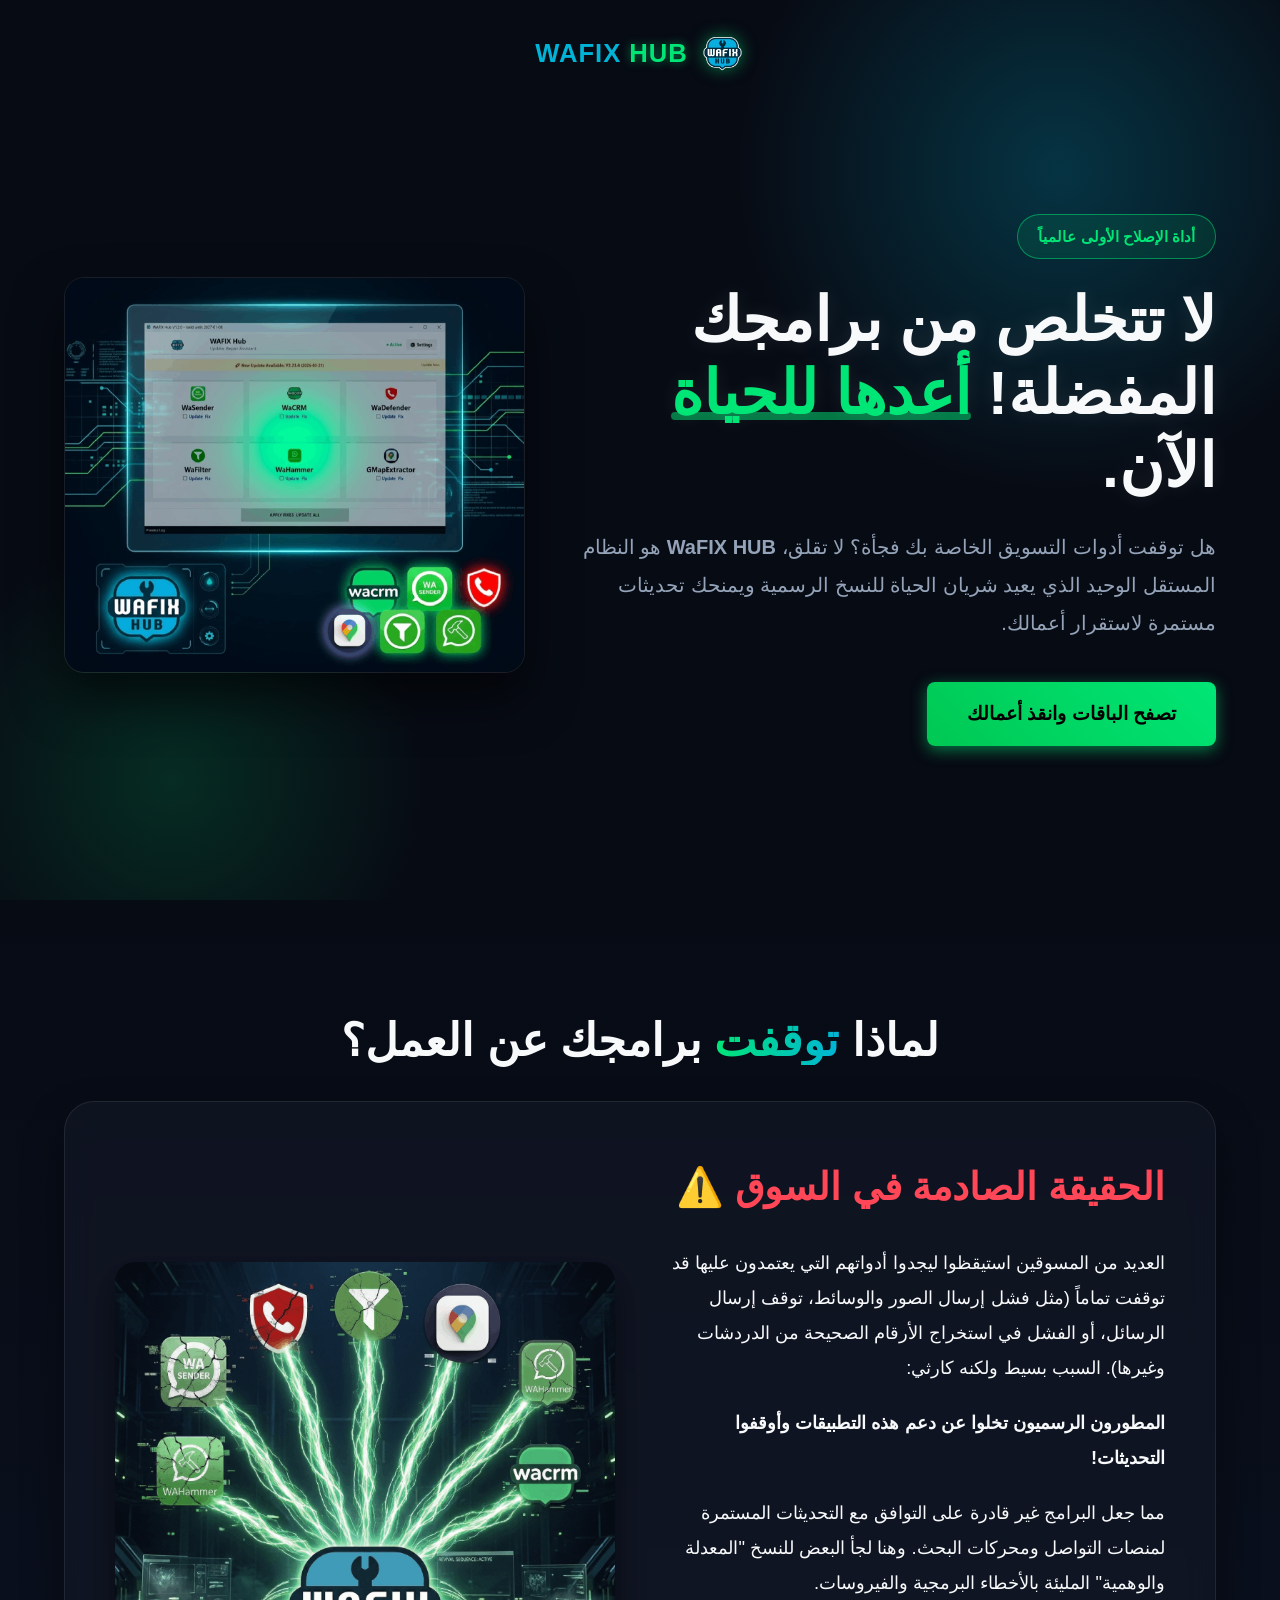
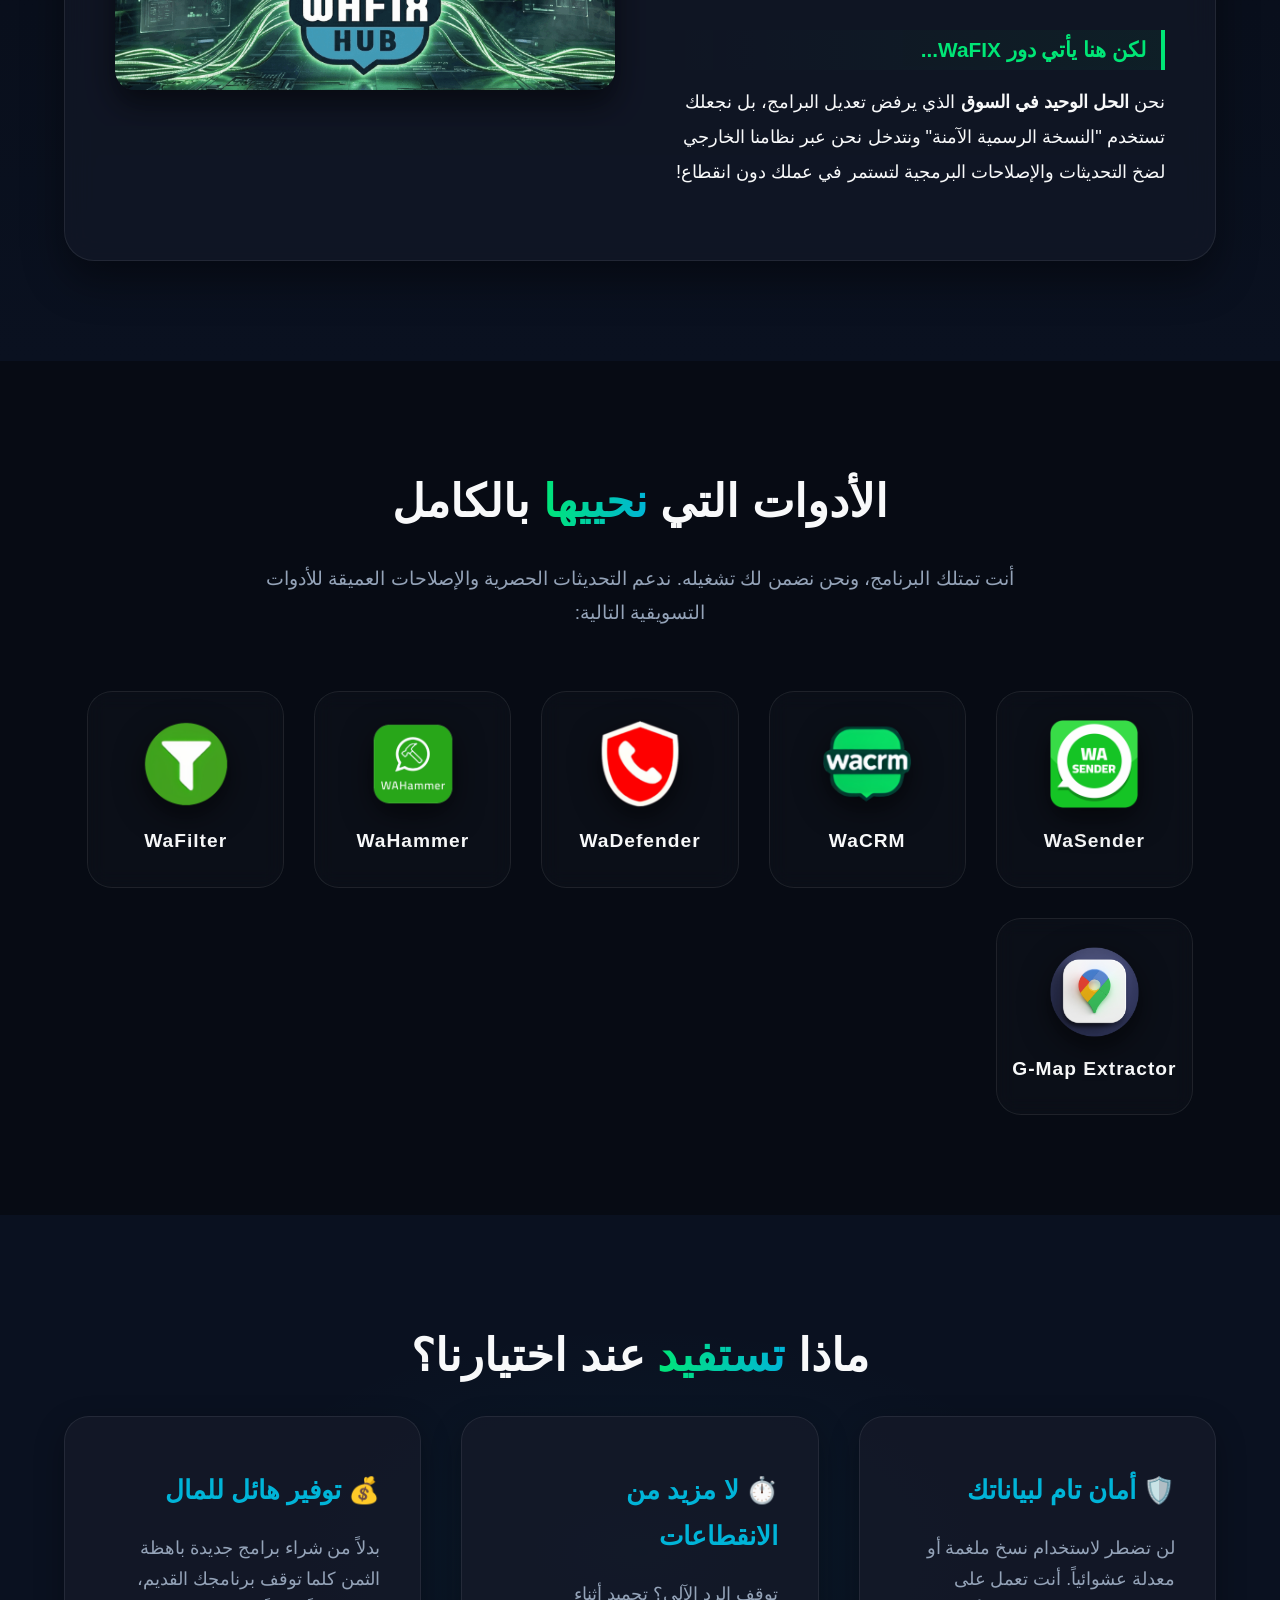
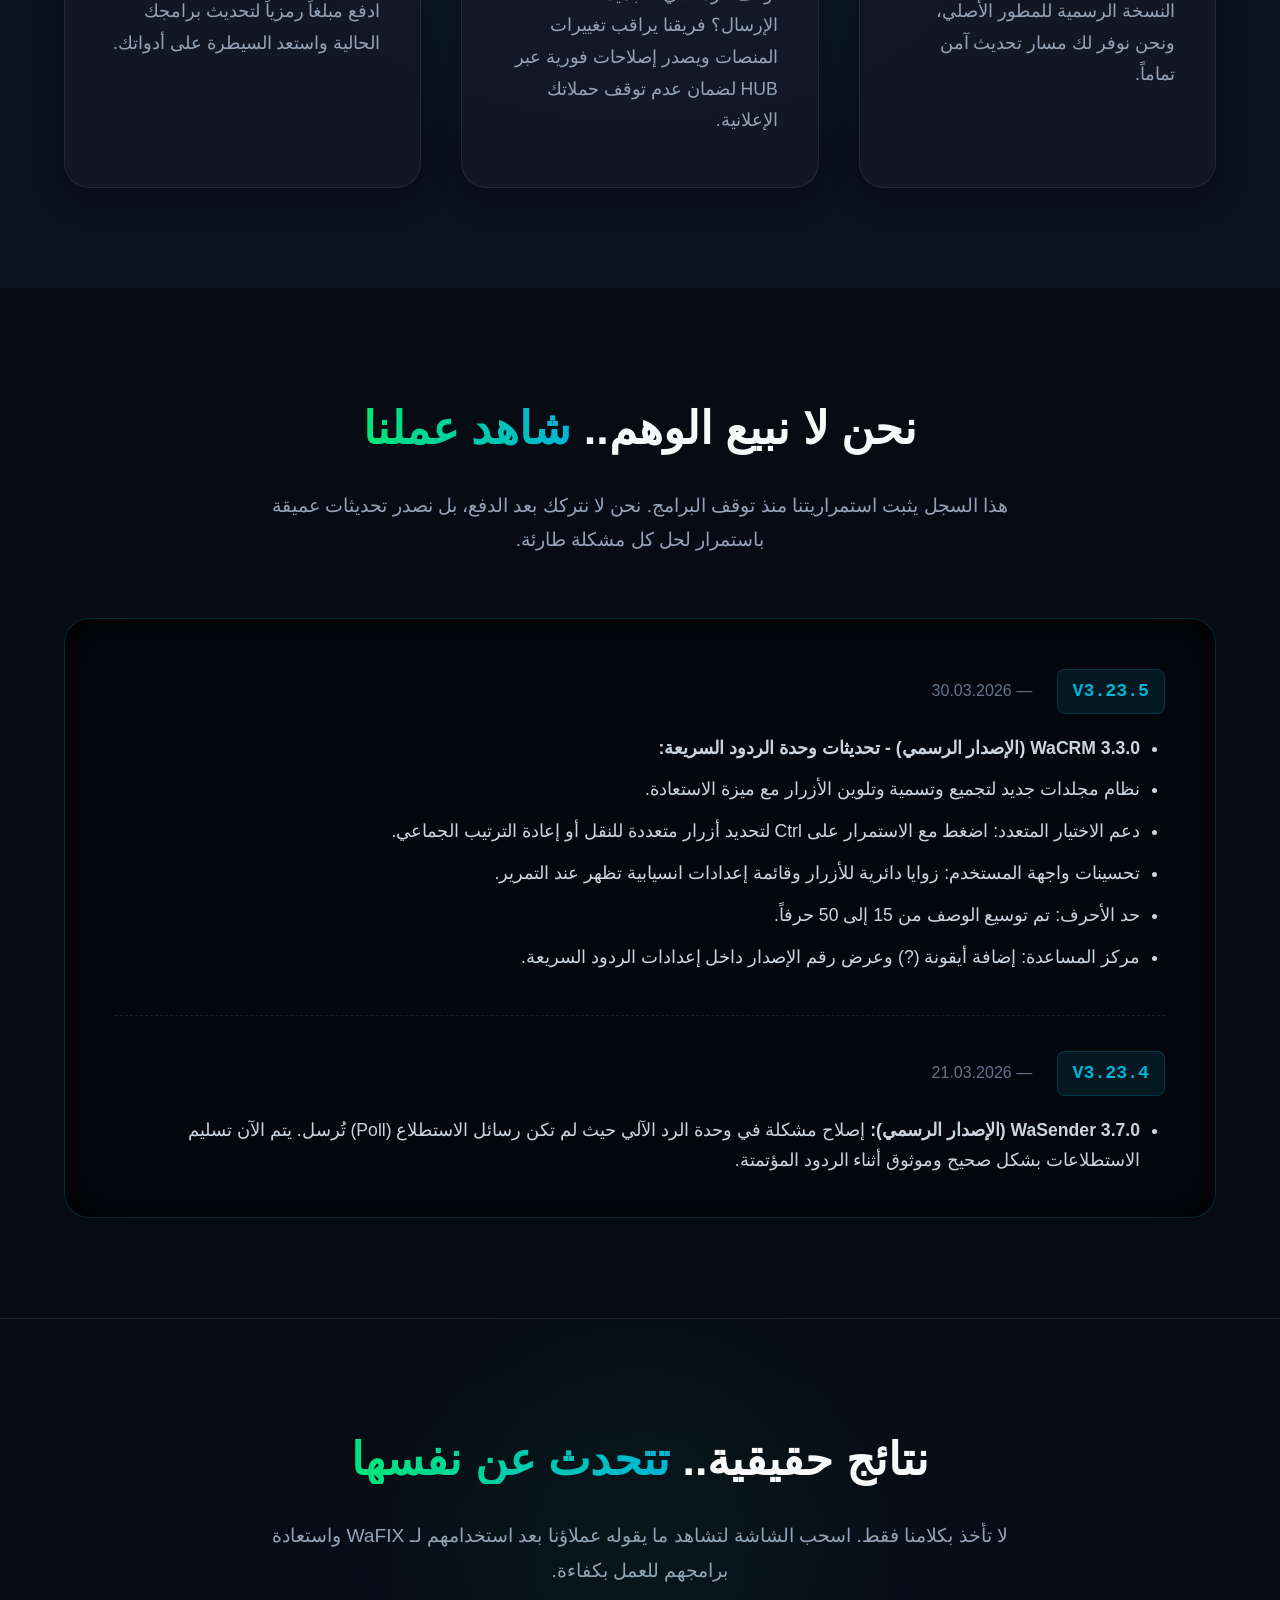
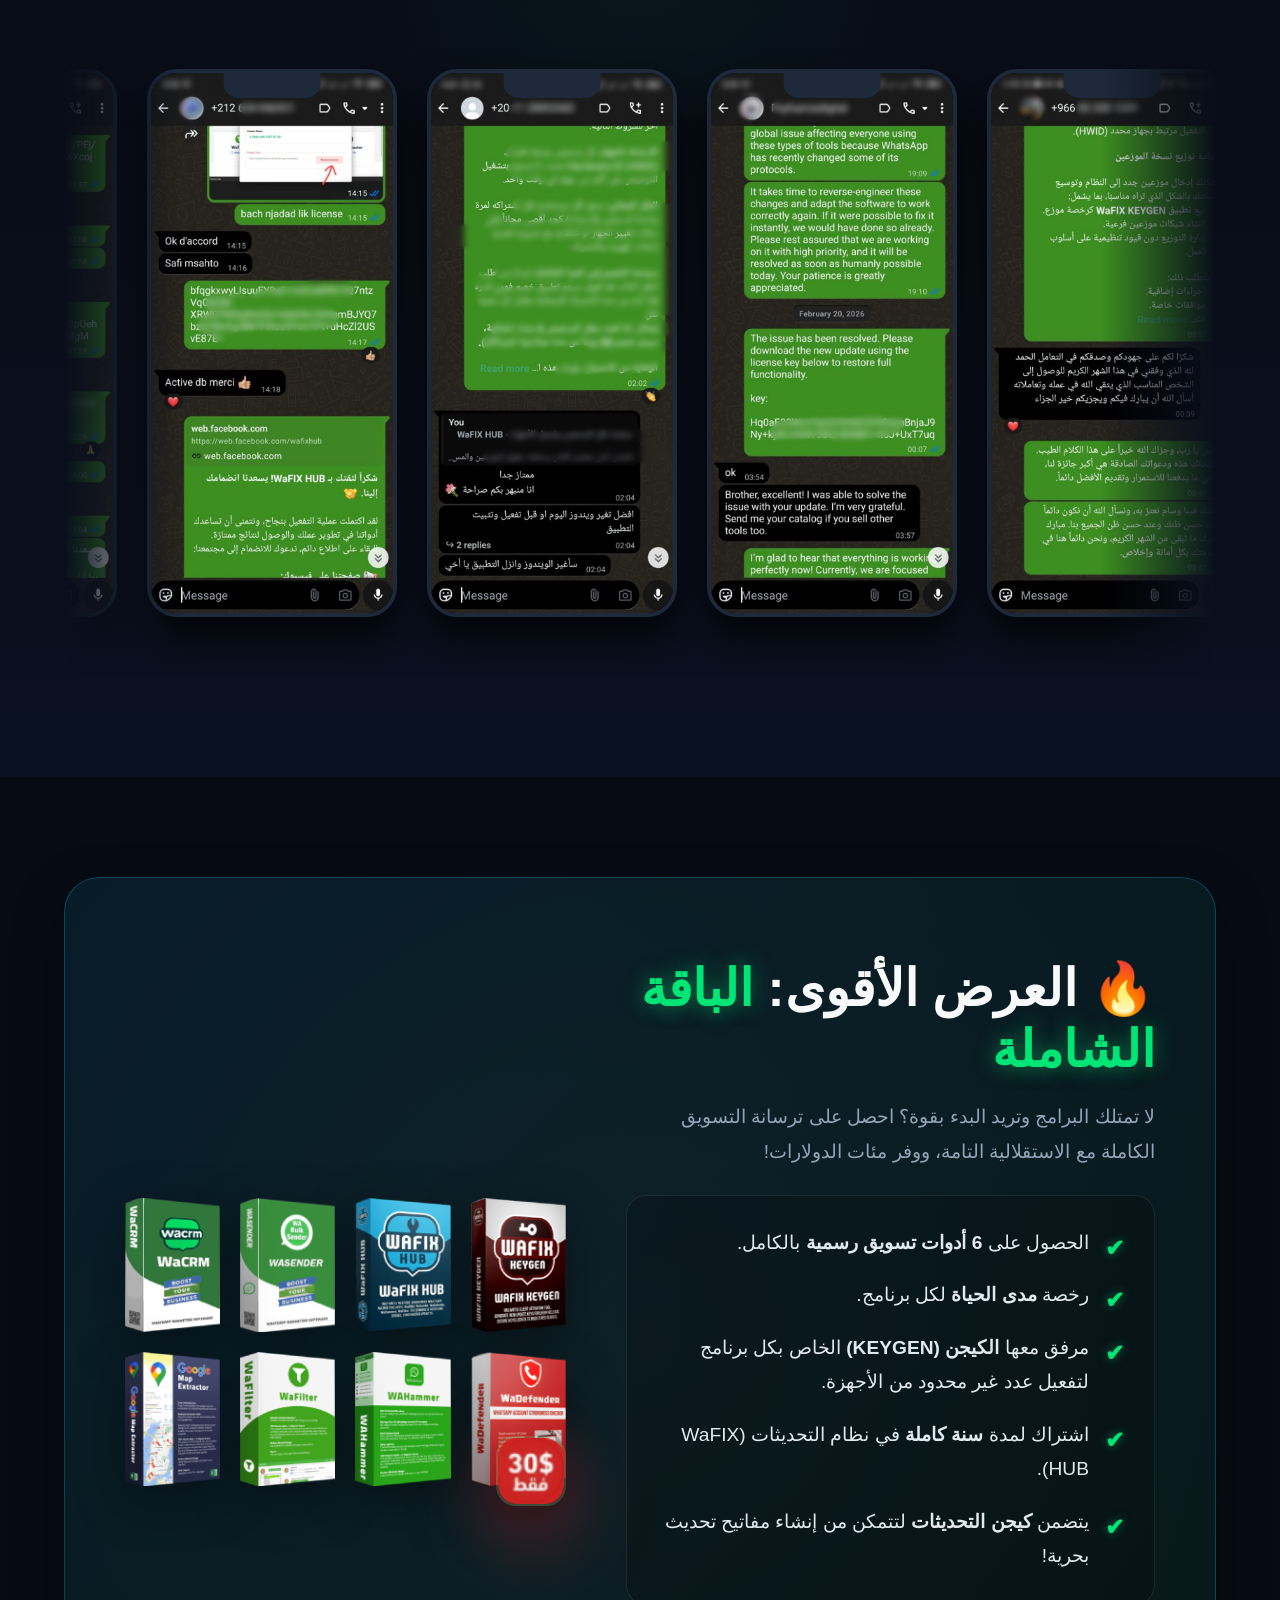
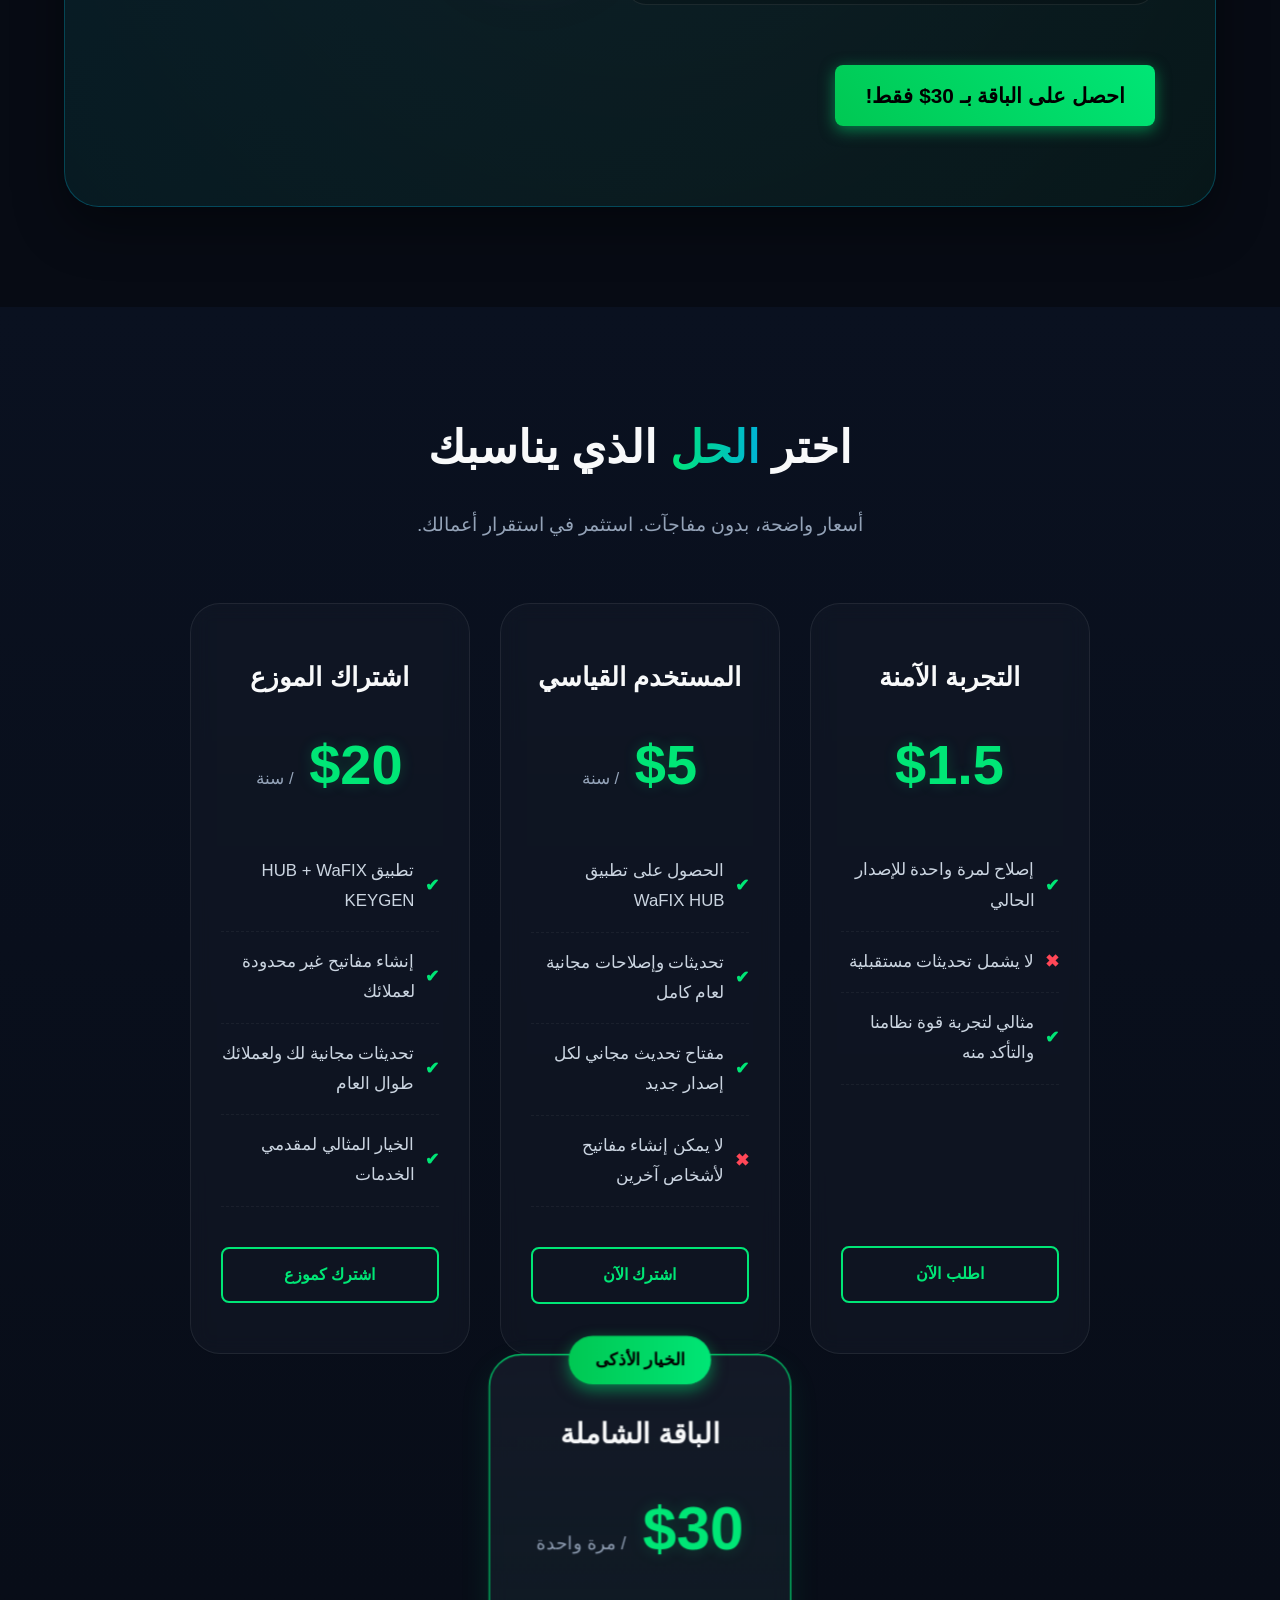
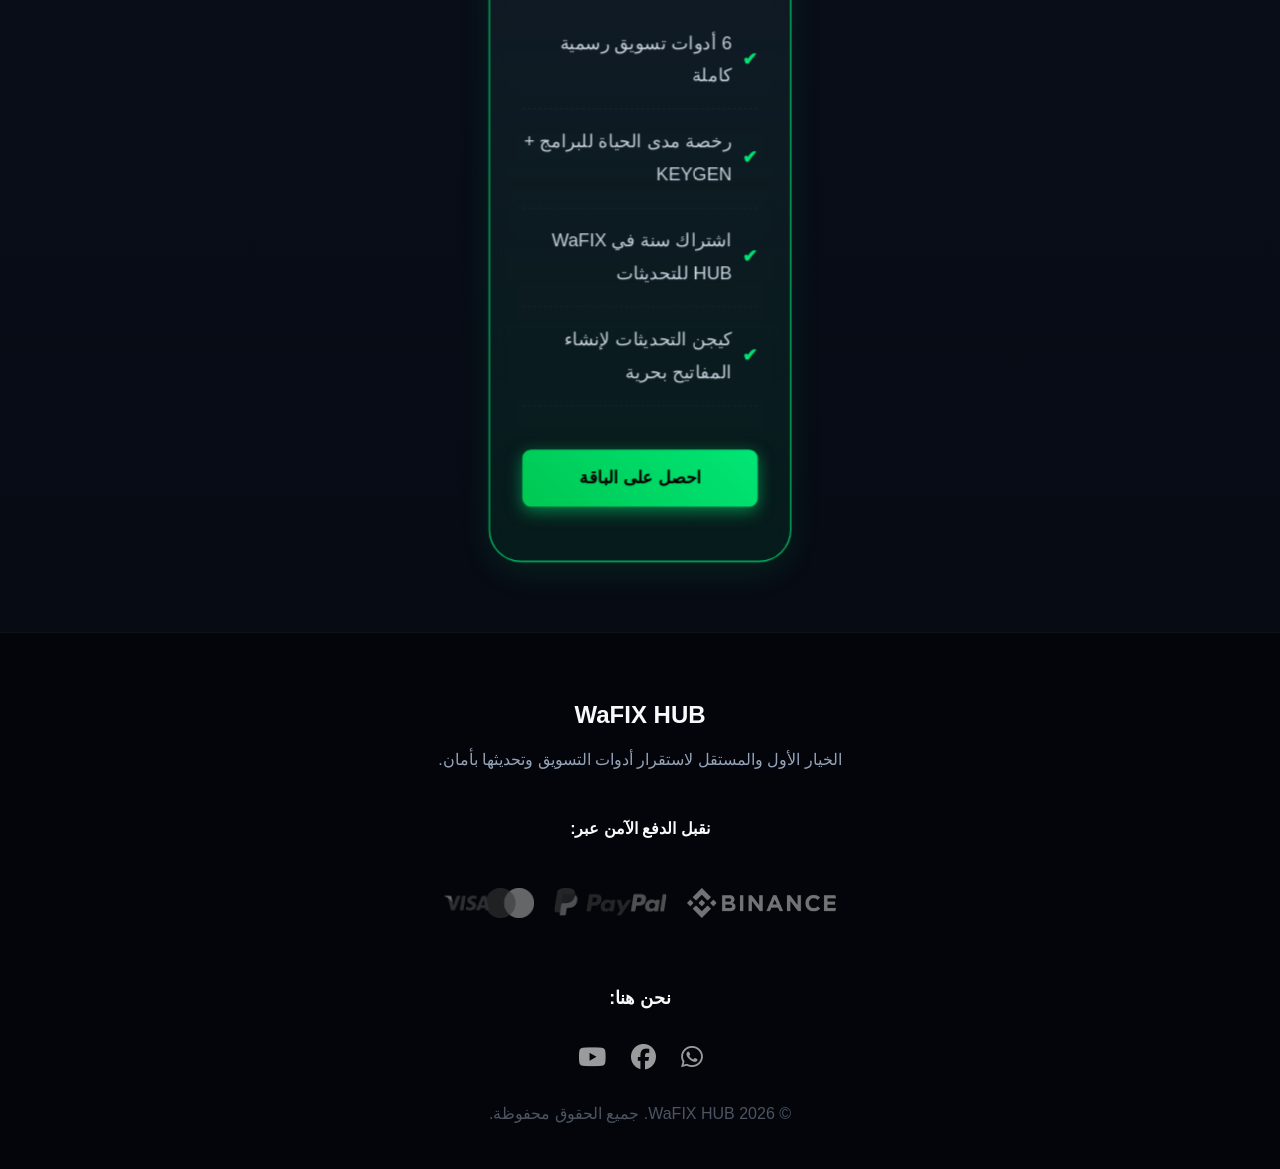
==== commit f5fd4008: "Update index.html" ====
--- a/index.html
+++ b/index.html
@@ -1,3 +1,4 @@
+<!DOCTYPE html>
 <html lang="ar" dir="rtl">
 
 <head>
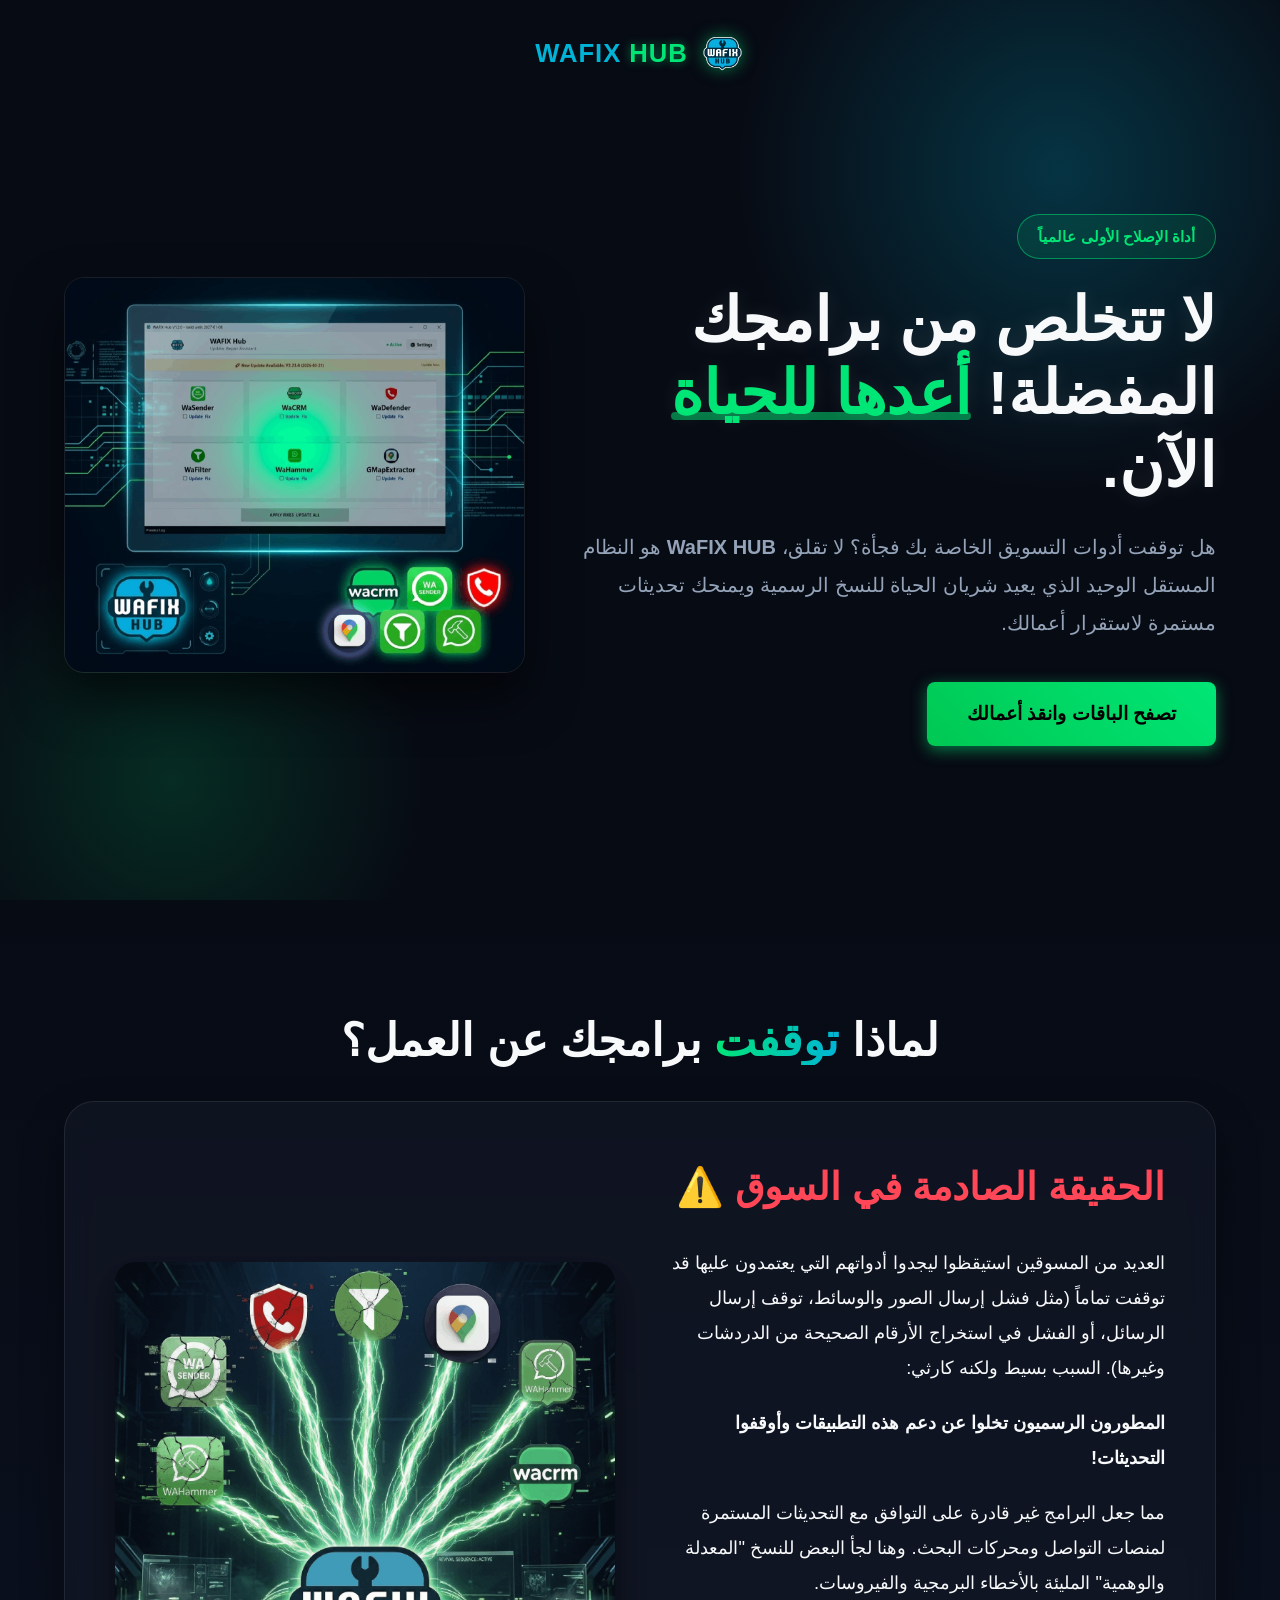
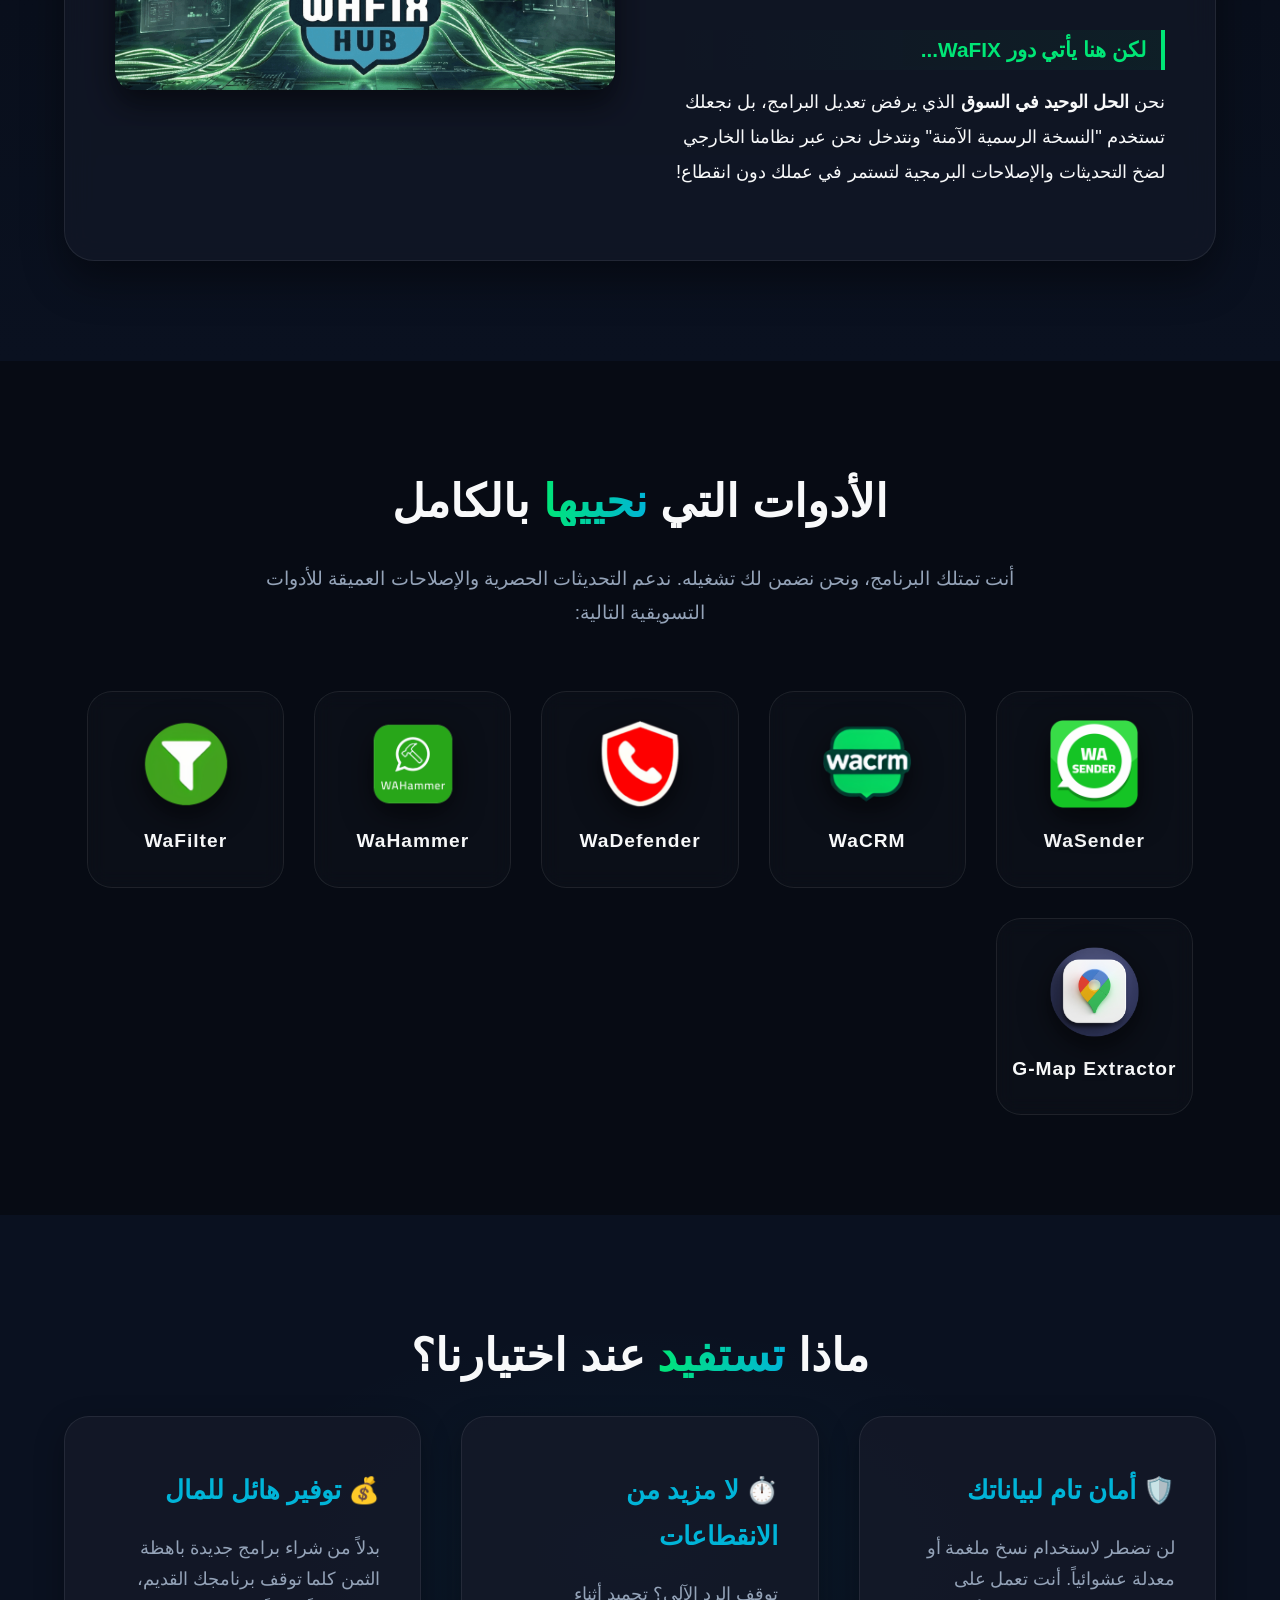
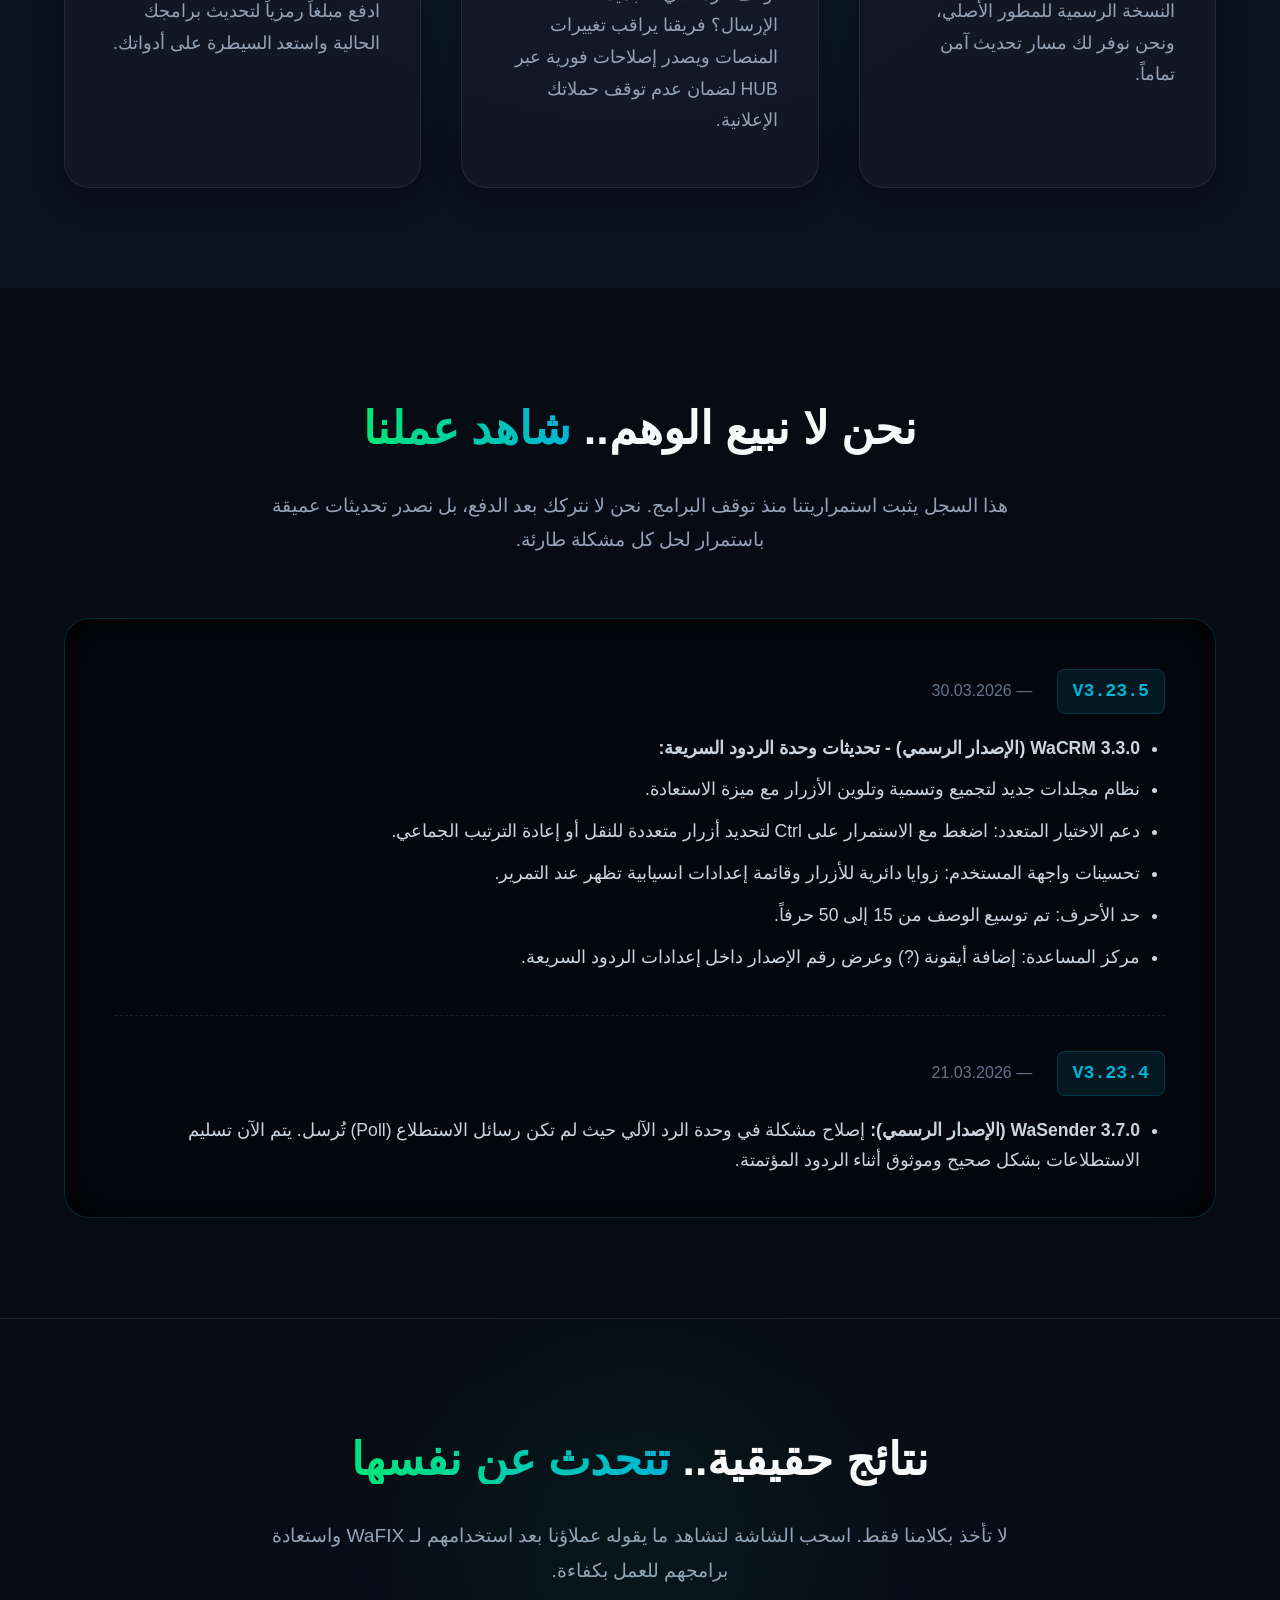
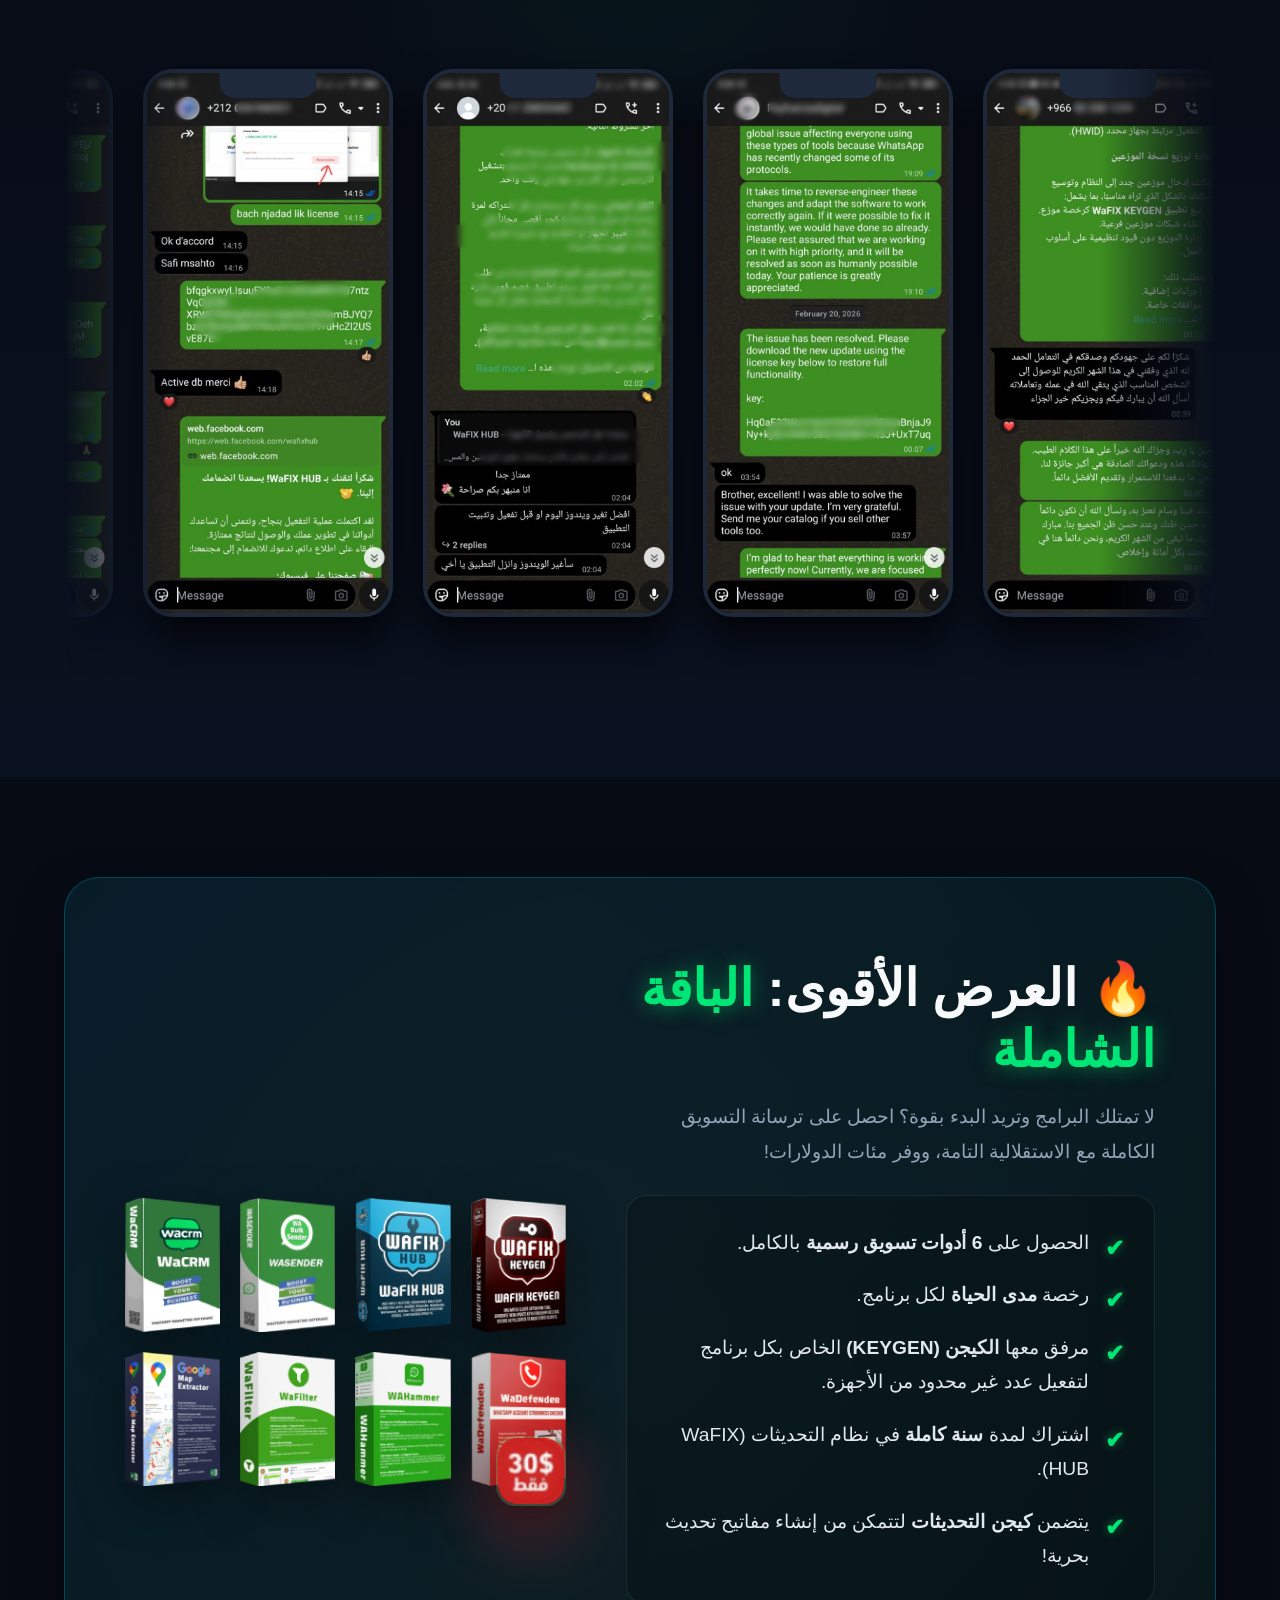
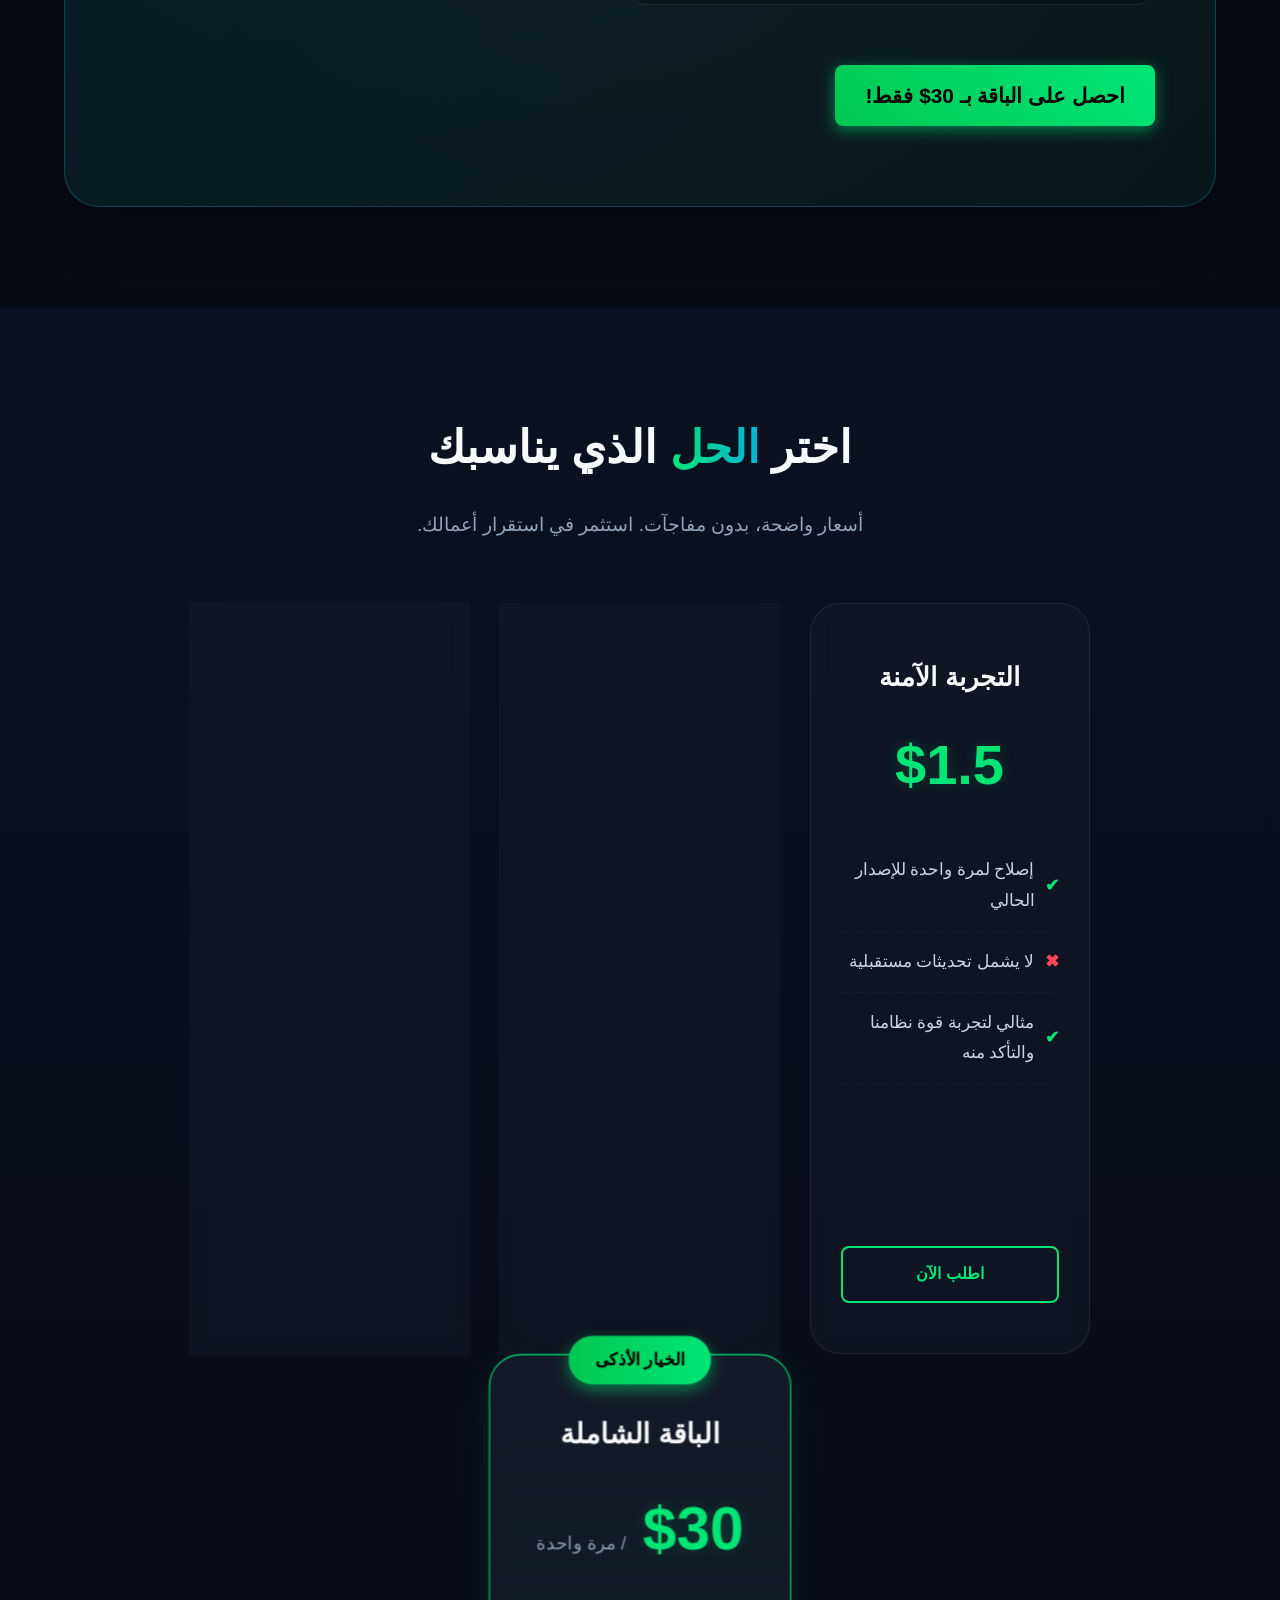
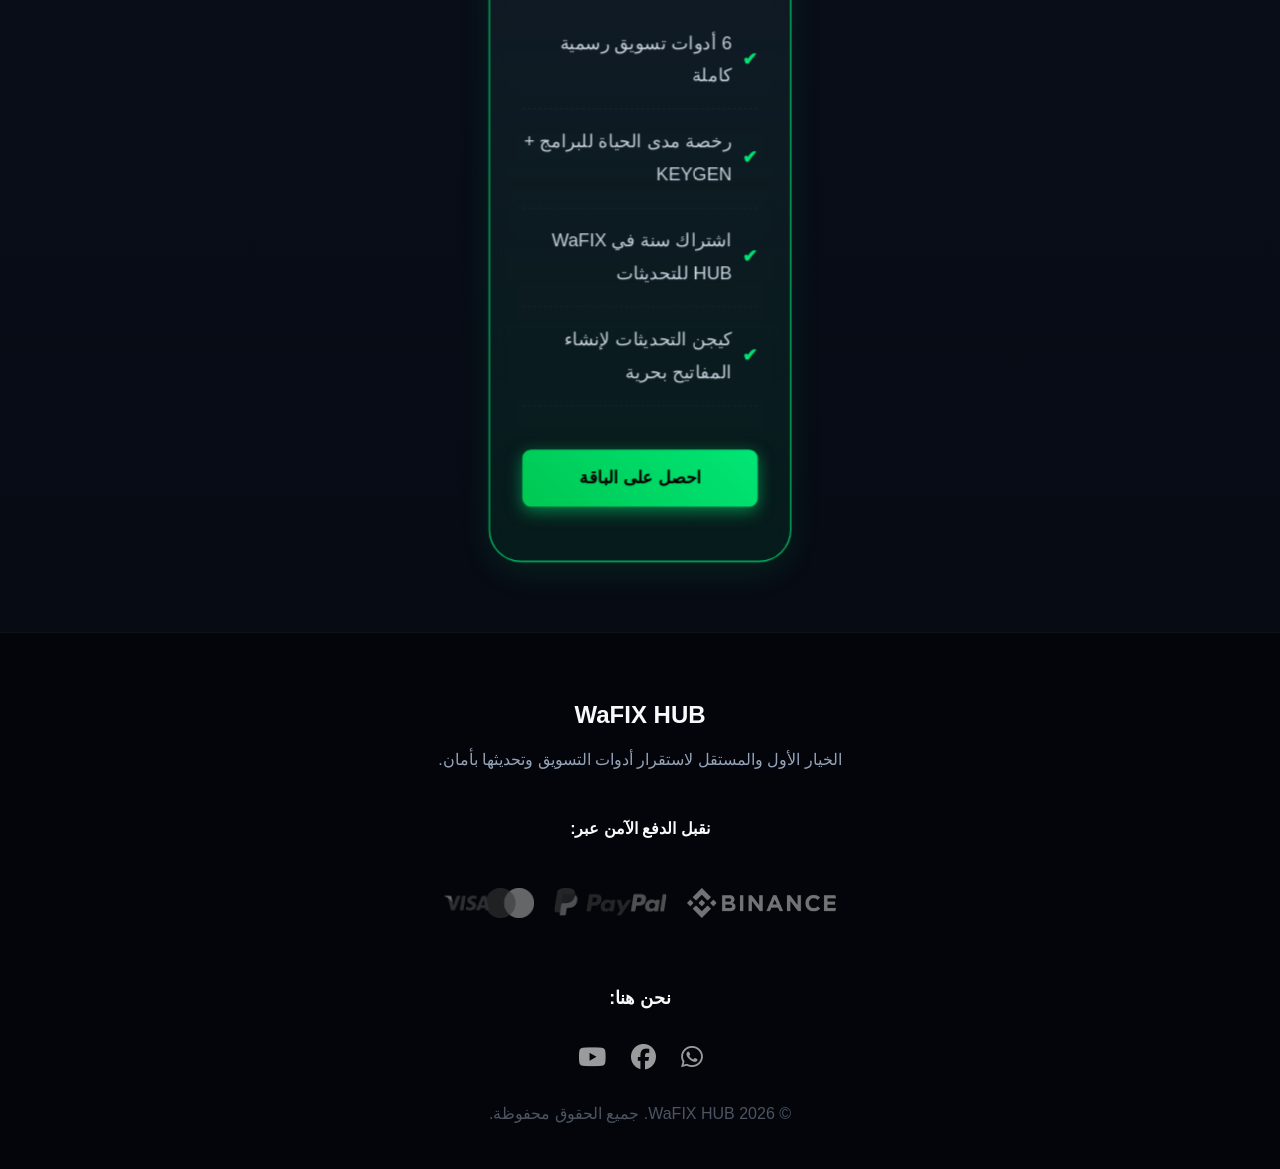
==== commit 5c6ebeb4: "Update index.html" ====
--- a/index.html
+++ b/index.html
@@ -25,7 +25,7 @@
     <title>WaFIX HUB | نظام التحديث والإصلاح الشامل لأدوات التسويق (WaSender, WaCRM)</title>
 
     <meta name="description"
-        content="توقفت أدواتك التسويقية؟ WaFIX HUB هو النظام المستقل الوحيد لإصلاح وتحديث البرامج الرسمية لضمان استمرار حملاتك الإعلانية بدون انقطاع.">
+        content="توقفت أدواتك التسويقية مثل WaSender أو WaCRM؟ WaFIX HUB هو النظام المستقل الوحيد لإصلاح وتحديث البرامج الرسمية لضمان استمرار حملاتك الإعلانية بدون انقطاع.">
 
     <meta name="keywords"
         content="WaFIX HUB, WaSender, WaCRM, تحديث برامج التسويق, إصلاح الواتساب, التسويق عبر الواتساب, أدوات التسويق">
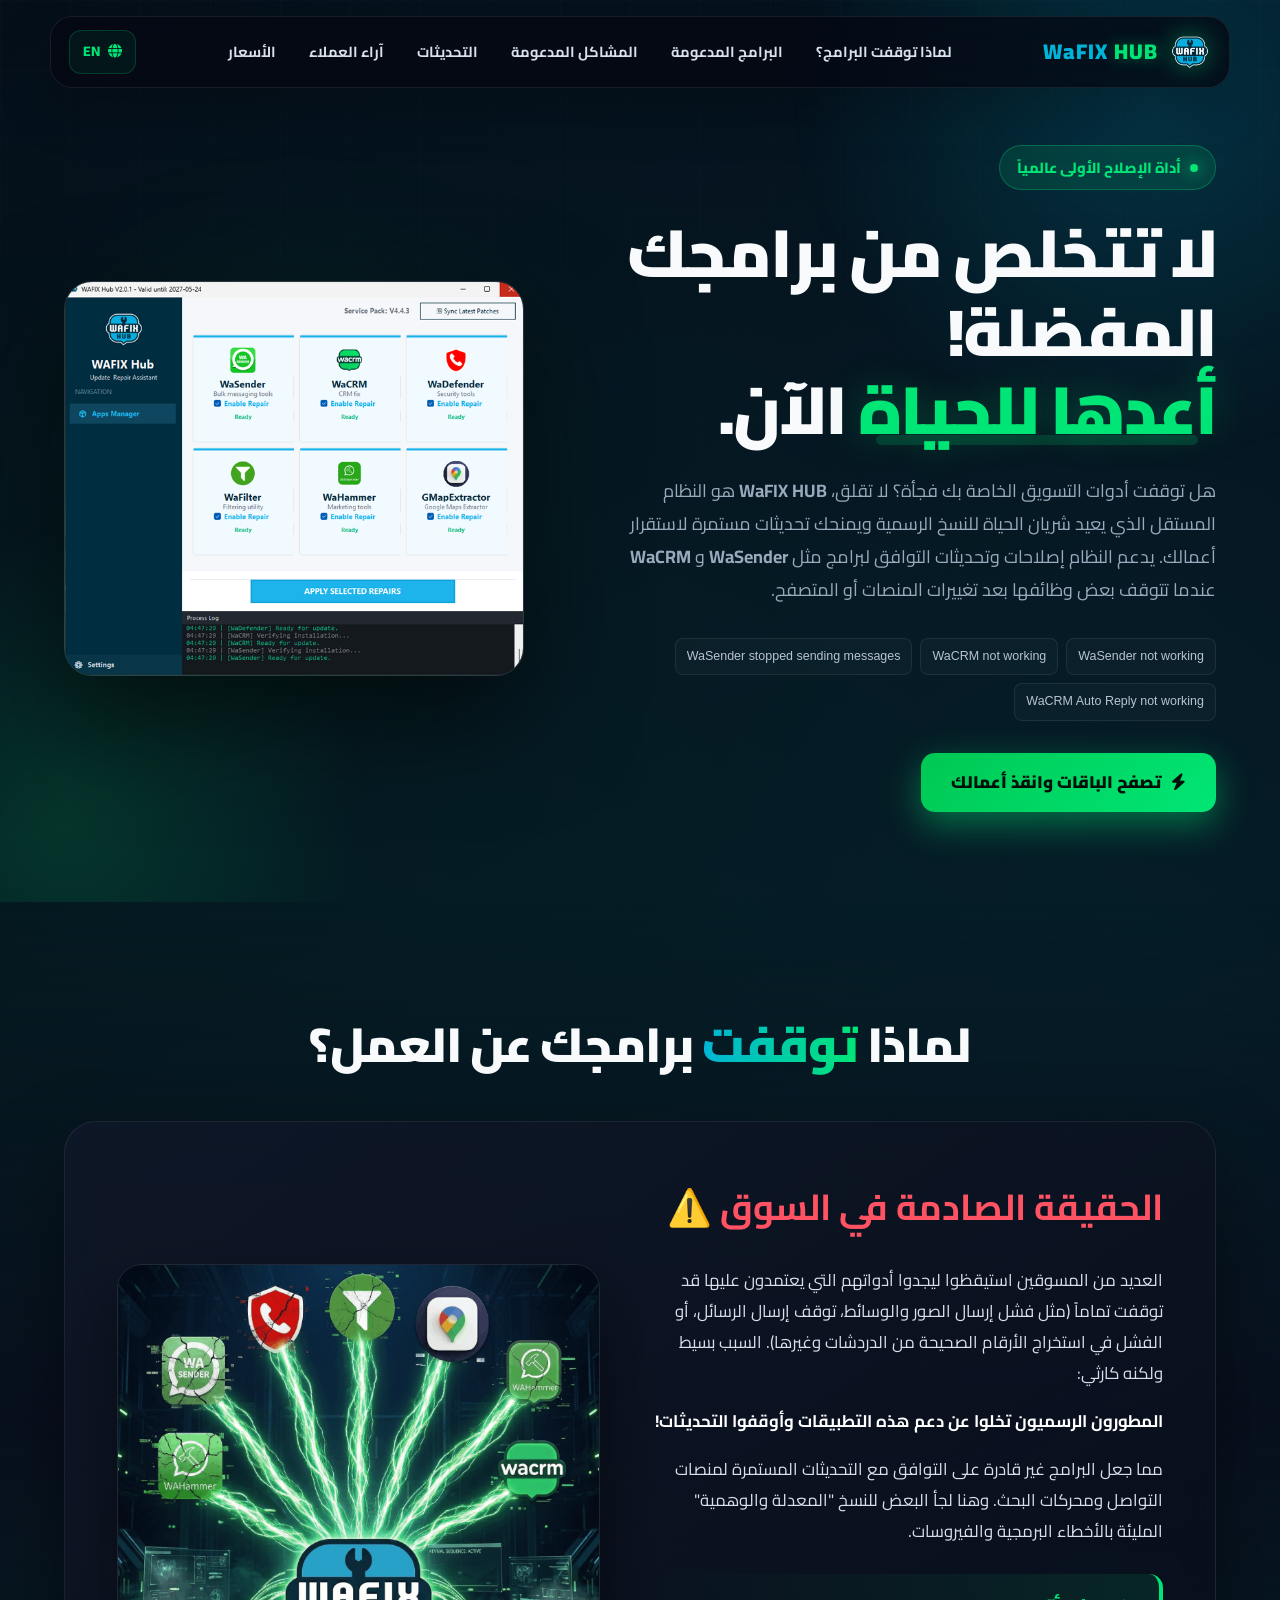
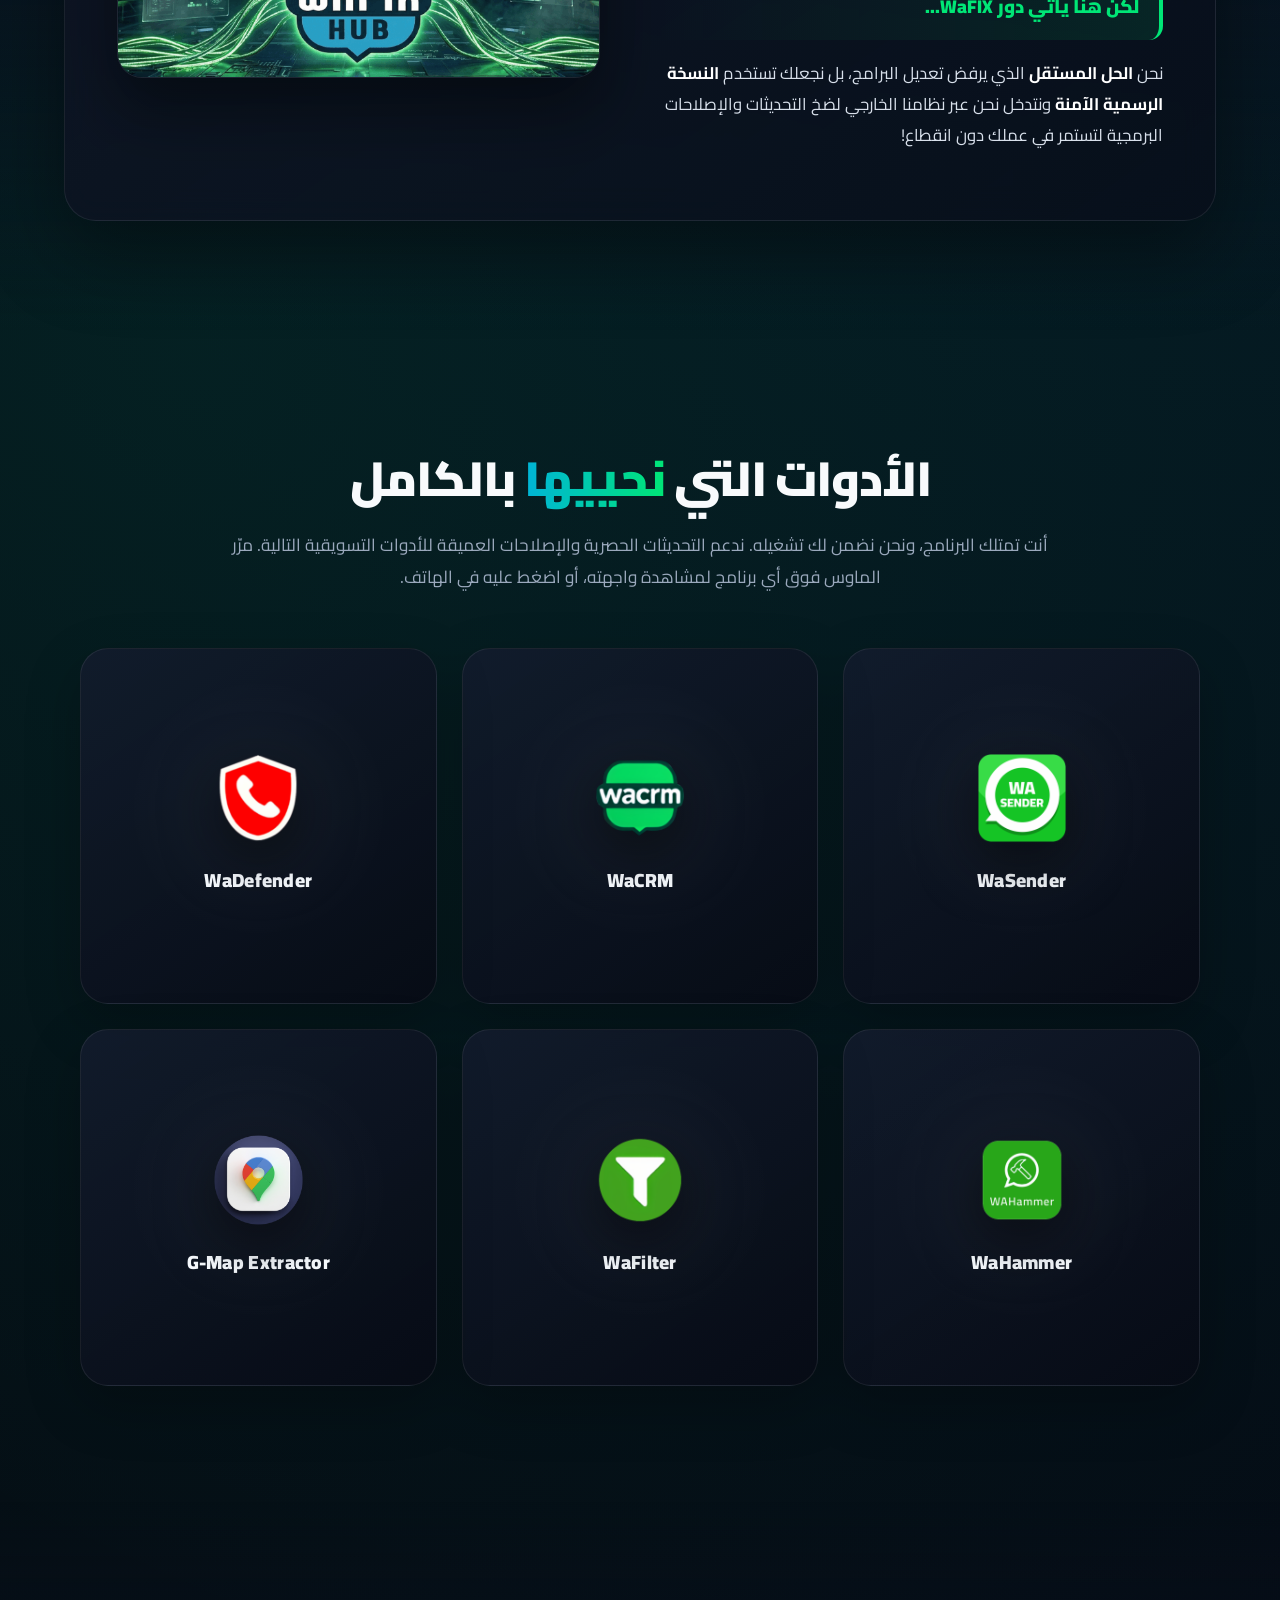
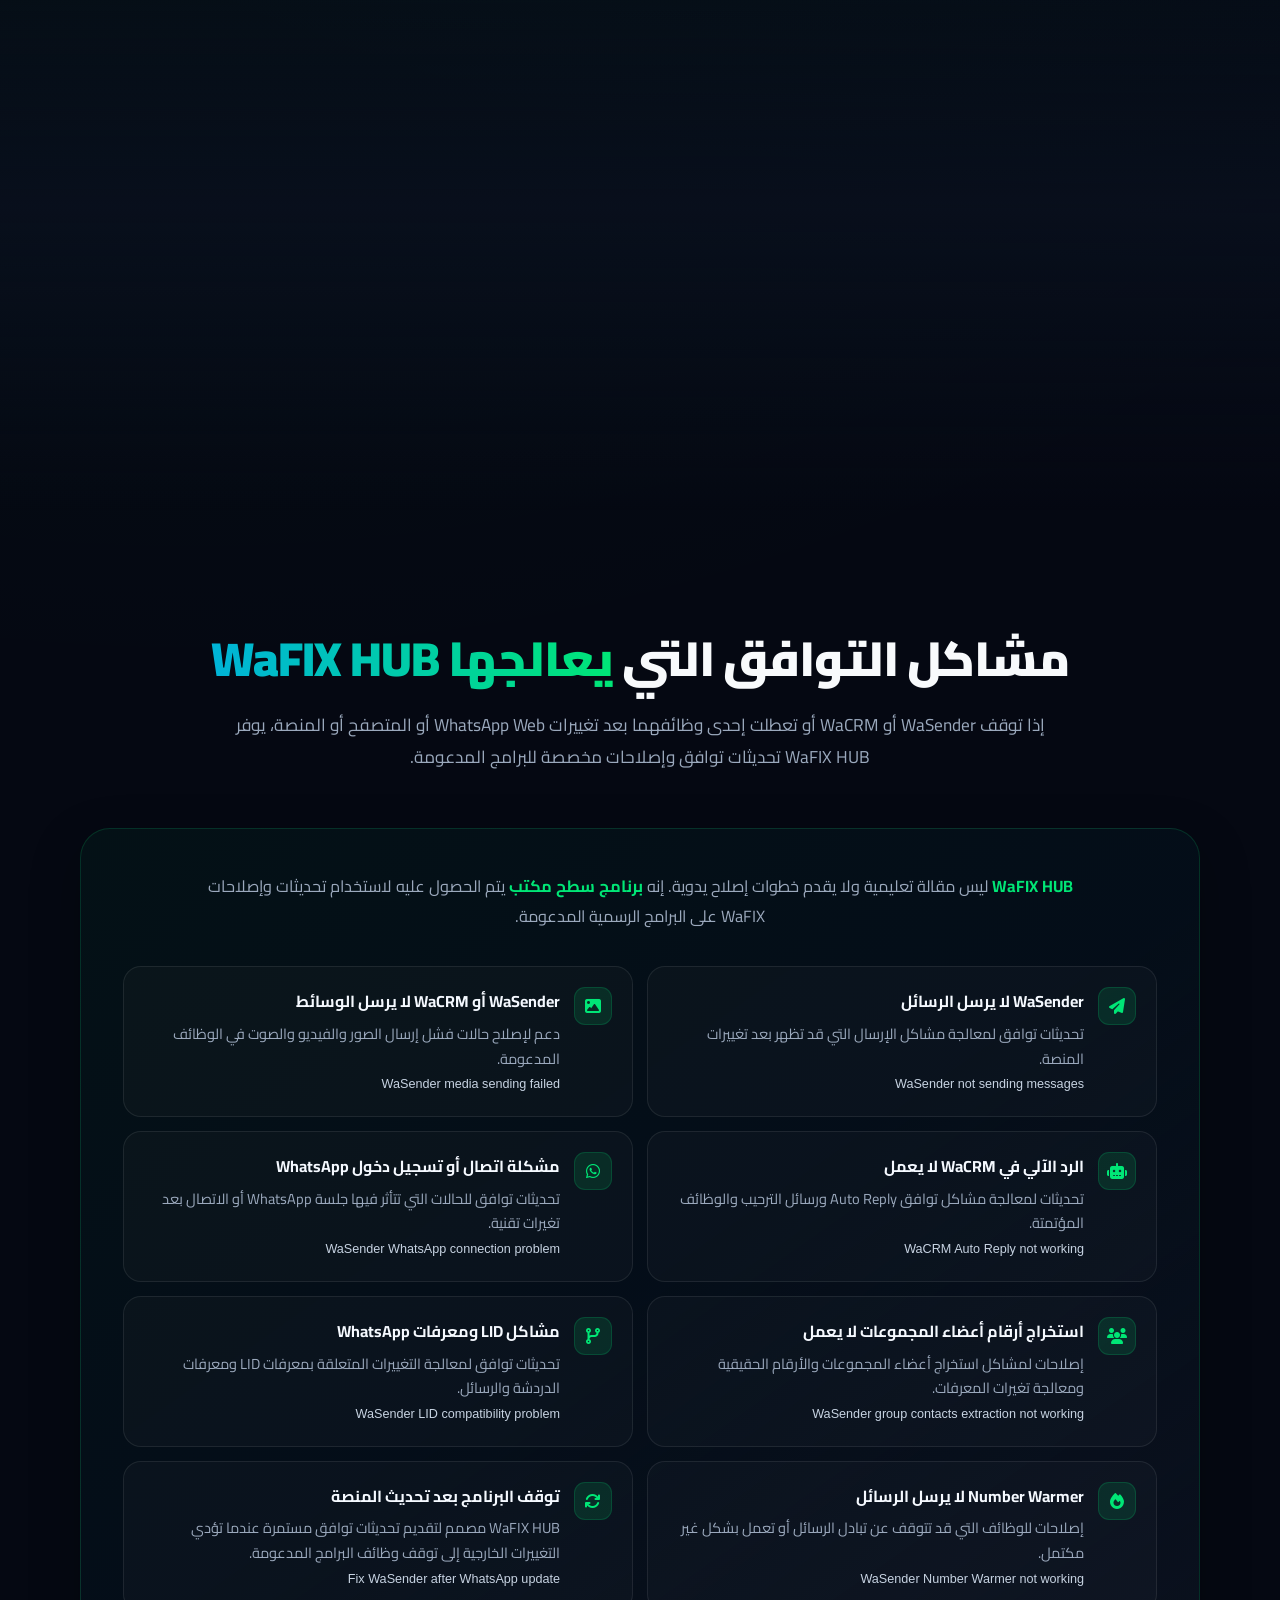
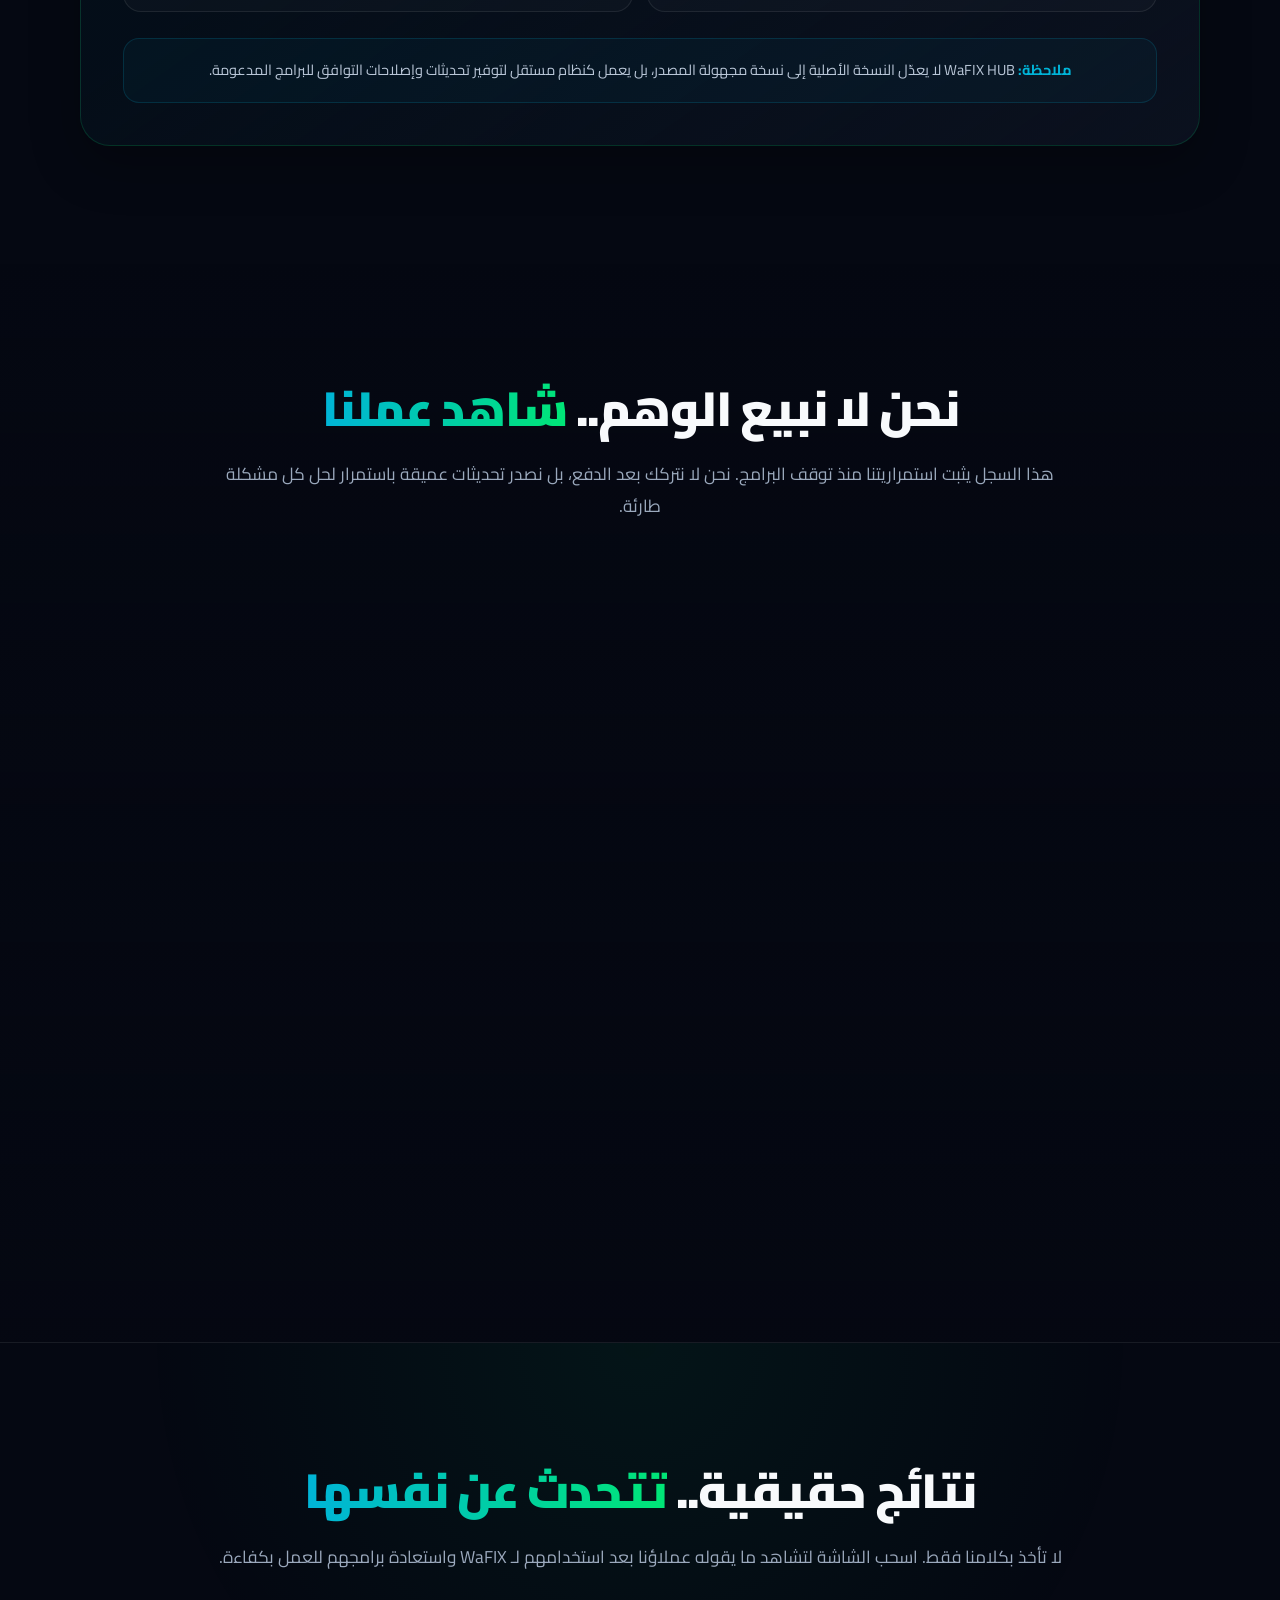
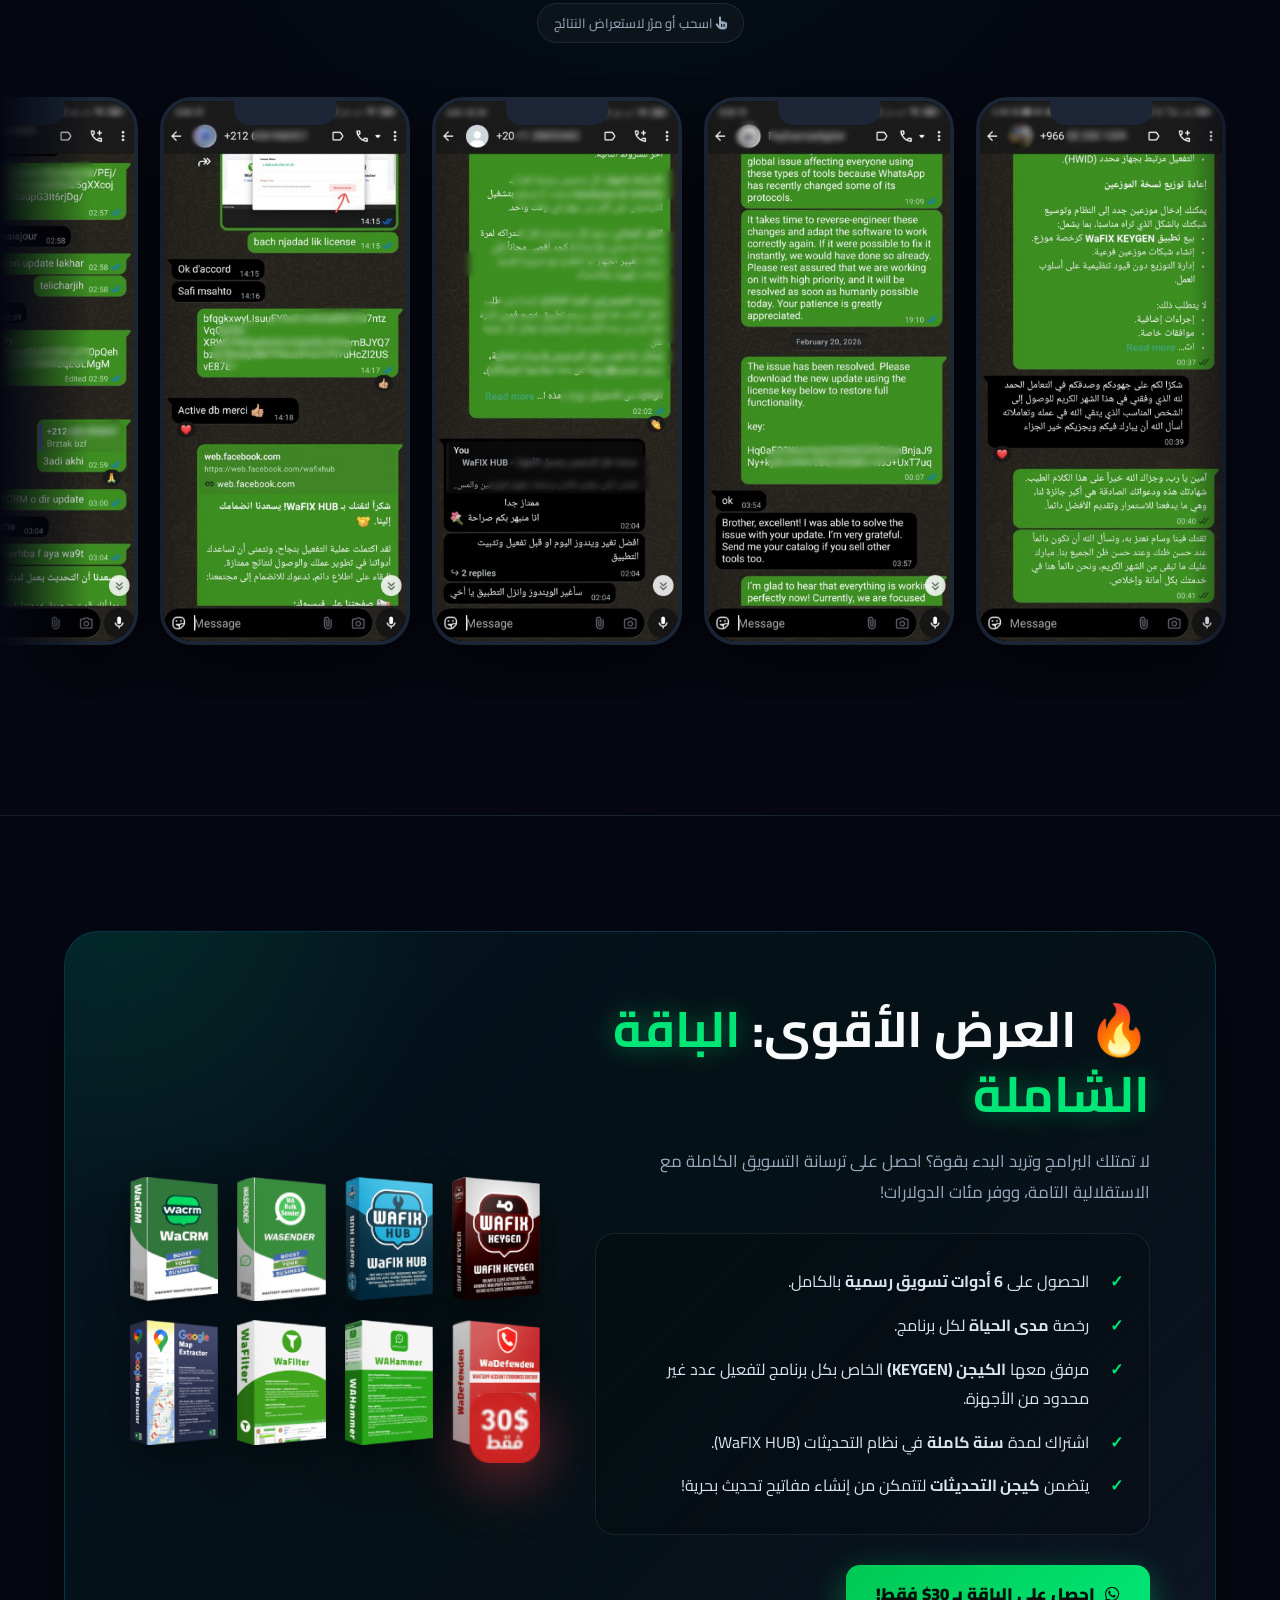
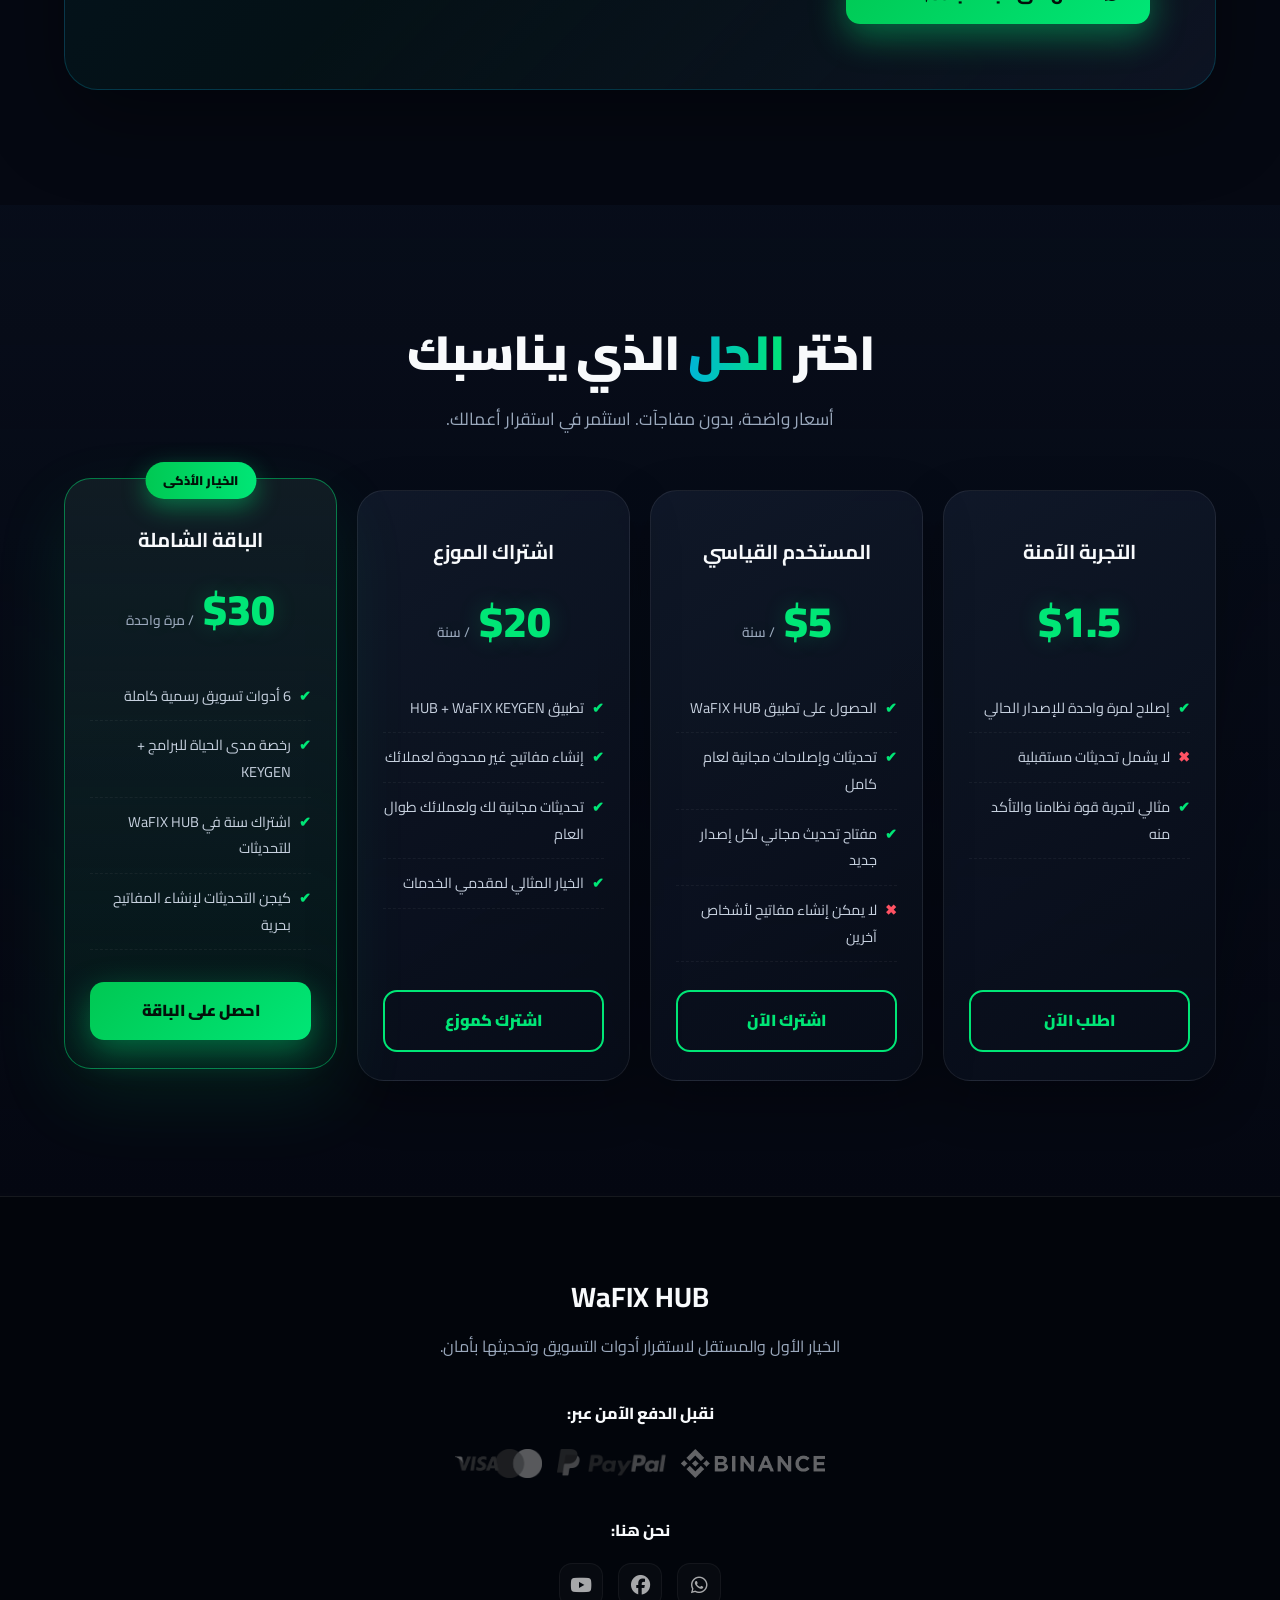
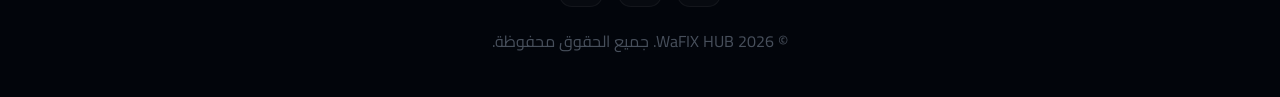
==== commit d28bef02: "Add files via upload" ====
--- a/index.html
+++ b/index.html
@@ -2,1971 +2,7361 @@
 <html lang="ar" dir="rtl">
 
 <head>
+
+    <!-- =========================================================
+         WaFIX HUB
+         SEO + GEO + AI Search Optimized Version
+         Domain: https://wafixhub.com/
+    ========================================================== -->
+
+    <!-- Microsoft Clarity -->
     <script type="text/javascript">
         (function (c, l, a, r, i, t, y) {
-            c[a] = c[a] || function () { (c[a].q = c[a].q || []).push(arguments) };
-            t = l.createElement(r); t.async = 1; t.src = "https://www.clarity.ms/tag/" + i;
-            y = l.getElementsByTagName(r)[0]; y.parentNode.insertBefore(t, y);
+            c[a] = c[a] || function () {
+                (c[a].q = c[a].q || []).push(arguments)
+            };
+            t = l.createElement(r);
+            t.async = 1;
+            t.src = "https://www.clarity.ms/tag/" + i;
+            y = l.getElementsByTagName(r)[0];
+            y.parentNode.insertBefore(t, y);
         })(window, document, "clarity", "script", "w269hdj1vs");
     </script>
 
+    <!-- Google Analytics -->
     <script async src="https://www.googletagmanager.com/gtag/js?id=G-MJJ88NV2RY"></script>
     <script>
         window.dataLayer = window.dataLayer || [];
-        function gtag() { dataLayer.push(arguments); }
+
+        function gtag() {
+            dataLayer.push(arguments);
+        }
+
         gtag('js', new Date());
-
         gtag('config', 'G-MJJ88NV2RY');
     </script>
 
+    <!-- =========================================================
+         BASIC META
+    ========================================================== -->
+
     <meta charset="UTF-8">
-    <meta name="viewport" content="width=device-width, initial-scale=1.0">
-
-    <title>WaFIX HUB | نظام التحديث والإصلاح الشامل لأدوات التسويق (WaSender, WaCRM)</title>
+
+    <meta name="viewport" content="width=device-width, initial-scale=1.0, viewport-fit=cover">
+
+    <title>
+        WaFIX HUB | إصلاح وتحديث WaSender وWaCRM بعد توقف البرامج
+    </title>
 
     <meta name="description"
-        content="توقفت أدواتك التسويقية مثل WaSender أو WaCRM؟ WaFIX HUB هو النظام المستقل الوحيد لإصلاح وتحديث البرامج الرسمية لضمان استمرار حملاتك الإعلانية بدون انقطاع.">
+        content="توقف WaSender أو WaCRM عن العمل؟ WaFIX HUB هو تطبيق سطح مكتب يوفر تحديثات توافق وإصلاحات للنسخ الرسمية من WaSender وWaCRM وأدوات التسويق المدعومة لاستعادة الإرسال والرد الآلي والوسائط والاتصال بعد تحديثات المنصات.">
 
     <meta name="keywords"
-        content="WaFIX HUB, WaSender, WaCRM, تحديث برامج التسويق, إصلاح الواتساب, التسويق عبر الواتساب, أدوات التسويق">
+        content="WaFIX HUB, WaSender, WaCRM, WaSender not working, WaCRM not working, WaSender stopped sending messages, WaCRM Auto Reply not working, WaSender media sending failed, إصلاح WaSender, إصلاح WaCRM, WaSender لا يعمل, WaCRM لا يعمل, تحديث WaSender, تحديث WaCRM, إصلاح الواتساب, أدوات التسويق">
+
+    <meta name="author" content="WaFIX HUB">
+
+    <meta name="robots" content="index, follow, max-image-preview:large, max-snippet:-1, max-video-preview:-1">
+
+    <meta name="theme-color" content="#070b14">
+
+    <!-- =========================================================
+         CANONICAL
+    ========================================================== -->
+
+    <link rel="canonical" href="https://wafixhub.com/">
+    <link rel="alternate" hreflang="ar" href="https://wafixhub.com/">
+    <link rel="alternate" hreflang="en" href="https://wafixhub.com/en/">
+    <link rel="alternate" hreflang="x-default" href="https://wafixhub.com/">
+    <!-- =========================================================
+         ICONS
+    ========================================================== -->
 
     <link rel="icon" type="image/x-icon" href="img/wafixicon.ico?v=2">
+
     <link rel="shortcut icon" href="img/wafixicon.ico?v=2">
+
     <link rel="apple-touch-icon" href="img/wafixicon.ico?v=2">
 
+    <!-- =========================================================
+         OPEN GRAPH
+    ========================================================== -->
+
     <meta property="og:type" content="website">
+
     <meta property="og:site_name" content="WaFIX HUB">
-    <meta property="og:title" content="WaFIX HUB | أعد أدواتك التسويقية للحياة 🚀">
+
+    <meta property="og:locale" content="ar_MA">
+
+    <meta property="og:title" content="WaFIX HUB | إصلاح وتحديث WaSender وWaCRM">
+
     <meta property="og:description"
-        content="لا تتخلص من برامجك المفضلة! اكتشف النظام المستقل الذي يعيد شريان الحياة للنسخ الرسمية (WaSender, WaCRM) ويمنحك تحديثات مستمرة.">
-
-    <meta property="og:url" content="https://yourwebsite.com/">
-    <meta property="og:image" content="https://yourwebsite.com/img/1.png">
+        content="توقف WaSender أو WaCRM؟ استخدم WaFIX HUB لتطبيق تحديثات التوافق والإصلاحات على النسخ الرسمية واستعادة الوظائف المتوقفة.">
+
+    <meta property="og:url" content="https://wafixhub.com/">
+
+    <meta property="og:image" content="https://wafixhub.com/img/1.png">
+
+    <meta property="og:image:alt" content="WaFIX HUB لتحديث وإصلاح WaSender وWaCRM">
+
+    <!-- =========================================================
+         TWITTER / X
+    ========================================================== -->
 
     <meta name="twitter:card" content="summary_large_image">
-    <meta name="twitter:title" content="WaFIX HUB | أعد أدواتك التسويقية للحياة 🚀">
-    <meta name="twitter:description" content="النظام المستقل الوحيد لإصلاح وتحديث أدوات التسويق الرسمية.">
-    <meta name="twitter:image" content="https://yourwebsite.com/img/1.png">
+
+    <meta name="twitter:title" content="WaFIX HUB | إصلاح وتحديث WaSender وWaCRM">
+
+    <meta name="twitter:description"
+        content="برنامج سطح مكتب لتطبيق تحديثات التوافق والإصلاحات على WaSender وWaCRM وأدوات التسويق المدعومة.">
+
+    <meta name="twitter:image" content="https://wafixhub.com/img/1.png">
+
+    <!-- =========================================================
+         STRUCTURED DATA
+         Helps search engines understand what WaFIX HUB actually is.
+    ========================================================== -->
+
+    <script type="application/ld+json">
+    {
+        "@context": "https://schema.org",
+        "@graph": [
+            {
+                "@type": "Organization",
+                "@id": "https://wafixhub.com/#organization",
+                "name": "WaFIX HUB",
+                "url": "https://wafixhub.com/",
+                "logo": "https://wafixhub.com/img/logo.png",
+                "description": "WaFIX HUB develops and distributes a desktop update system for restoring compatibility and applying fixes to supported official marketing applications including WaSender and WaCRM.",
+                "sameAs": [
+                    "https://web.facebook.com/wafixhub",
+                    "https://www.youtube.com/@WAFIXHUB"
+                ]
+            },
+            {
+                "@type": "WebSite",
+                "@id": "https://wafixhub.com/#website",
+                "url": "https://wafixhub.com/",
+                "name": "WaFIX HUB",
+                "publisher": {
+                    "@id": "https://wafixhub.com/#organization"
+                },
+                "inLanguage": "ar"
+            },
+            {
+                "@type": "SoftwareApplication",
+                "@id": "https://wafixhub.com/#software",
+                "name": "WaFIX HUB",
+                "url": "https://wafixhub.com/",
+                "applicationCategory": "BusinessApplication",
+                "applicationSubCategory": "Software Update and Compatibility Tool",
+                "operatingSystem": "Windows",
+                "softwareRequirements": "Supported official versions of WaSender, WaCRM and other supported marketing tools",
+                "description": "WaFIX HUB is a desktop application that applies compatibility updates and software fixes to supported official marketing applications such as WaSender and WaCRM when features stop working after platform or browser changes.",
+                "publisher": {
+                    "@id": "https://wafixhub.com/#organization"
+                },
+                "featureList": [
+                    "WaSender compatibility updates",
+                    "WaCRM compatibility updates",
+                    "Fixes for message sending failures",
+                    "Fixes for media sending failures",
+                    "Fixes for WaCRM Auto Reply compatibility problems",
+                    "Fixes for WhatsApp connection and login compatibility problems",
+                    "Fixes for group contact extraction problems",
+                    "Fixes for LID and identifier compatibility changes",
+                    "Continuous updates for supported official applications"
+                ],
+                "offers": {
+                    "@type": "AggregateOffer",
+                    "priceCurrency": "USD",
+                    "lowPrice": "1.5",
+                    "highPrice": "30",
+                    "offerCount": "4"
+                }
+            }
+        ]
+    }
+    </script>
+
+    <!-- =========================================================
+         FONT / ICONS
+    ========================================================== -->
+
+    <link rel="preconnect" href="https://fonts.googleapis.com">
+
+    <link rel="preconnect" href="https://fonts.gstatic.com" crossorigin>
+
+    <link href="https://fonts.googleapis.com/css2?family=Cairo:wght@400;500;600;700;800;900&display=swap"
+        rel="stylesheet">
 
     <link rel="stylesheet" href="https://cdnjs.cloudflare.com/ajax/libs/font-awesome/6.4.2/css/all.min.css">
 
     <style>
-        :root {
-            --bg-dark: #070b14;
-            --bg-card: rgba(21, 26, 40, 0.7);
-            --primary: #00e676;
-            --primary-glow: rgba(0, 230, 118, 0.5);
-            --secondary: #00b4d8;
-            --secondary-glow: rgba(0, 180, 216, 0.4);
-            --text-main: #f8f9fa;
-            --text-muted: #94a3b8;
-            --glass-border: rgba(255, 255, 255, 0.08);
-            --transition-smooth: all 0.4s cubic-bezier(0.175, 0.885, 0.32, 1.275);
-        }
-        * {
-            box-sizing: border-box;
-            margin: 0;
-            padding: 0;
-            font-family: 'Segoe UI', Tahoma, Geneva, Verdana, sans-serif;
-        }
-        body {
-            background-color: var(--bg-dark);
-            color: var(--text-main);
-            line-height: 1.8;
-            overflow-x: hidden;
-            scroll-behavior: smooth;
-        }
-        ::-webkit-scrollbar {
-            width: 10px;
-        }
-        ::-webkit-scrollbar-track {
-            background: var(--bg-dark);
-        }
-        ::-webkit-scrollbar-thumb {
-            background: #1e293b;
-            border-radius: 5px;
-            border: 2px solid var(--bg-dark);
-        }
-        ::-webkit-scrollbar-thumb:hover {
-            background: var(--primary);
-        }
-        .reveal {
-            opacity: 0;
-            transform: translateY(40px);
-            transition: all 0.8s ease-out;
-        }
-        .reveal.active {
-            opacity: 1;
-            transform: translateY(0);
-        }
-        @keyframes float {
-            0% {
-                transform: translateY(0px);
-            }
-            50% {
-                transform: translateY(-15px);
-            }
-            100% {
-                transform: translateY(0px);
-            }
-        }
-        @keyframes pulseGlow {
-            0% {
-                box-shadow: 0 0 15px var(--primary-glow);
-            }
-            50% {
-                box-shadow: 0 0 40px var(--primary-glow);
-            }
-            100% {
-                box-shadow: 0 0 15px var(--primary-glow);
-            }
-        }
-        header {
-            background: transparent;
-            padding: 30px 5%;
-            display: flex;
-            justify-content: center;
-            align-items: center;
-            position: absolute;
-            top: 0;
-            width: 100%;
-            z-index: 1000;
-            border-bottom: none;
-            box-shadow: none;
-        }
-        .logo-name {
-            font-size: 1.6rem;
-            font-weight: 900;
-            color: var(--secondary);
-            letter-spacing: 1px;
-            text-transform: uppercase;
-            display: inline-block;
-        }
-        .logo-name span {
-            color: var(--primary);
-            text-shadow: 0 0 10px var(--primary-glow);
-        }
-        @media (max-width: 768px) {
-            .logo-name {
-                font-size: 1.2rem;
-            }
-            .logo img {
-                max-height: 35px;
-            }
-        }
-        .logo img {
-            max-height: 45px;
-            filter: drop-shadow(0 0 8px var(--primary-glow));
-            transition: transform 0.3s ease;
-        }
-        .logo img:hover {
-            transform: scale(1.05);
-        }
-        .nav-links {
-            display: flex;
-            gap: 20px;
-            align-items: center;
-        }
-        .nav-links a {
-            text-decoration: none;
-            color: var(--text-main);
-            font-weight: 500;
-            font-size: 1em;
-            position: relative;
-            padding: 5px 0;
-            transition: color 0.3s;
-        }
-        .nav-links a::after {
-            content: '';
-            position: absolute;
-            bottom: 0;
-            right: 0;
-            width: 0%;
-            height: 2px;
-            background: var(--primary);
-            transition: width 0.3s ease;
-        }
-        .nav-links a:hover {
-            color: var(--primary);
-        }
-        .nav-links a:hover::after {
-            width: 100%;
-        }
-        .menu-toggle {
-            display: none;
-            background: transparent;
-            border: none;
-            color: var(--text-main);
-            font-size: 2rem;
-            cursor: pointer;
-            z-index: 1001;
-        }
-        .btn-primary {
-            background: linear-gradient(45deg, #00c853, var(--primary));
-            color: #000;
-            padding: 12px 30px;
-            text-decoration: none;
-            border-radius: 8px;
-            font-weight: 800;
-            transition: all 0.3s;
+        .language-switch {
             display: inline-flex;
-            justify-content: center;
-            align-items: center;
-            border: none;
-            cursor: pointer;
-            box-shadow: 0 4px 15px var(--primary-glow);
-            text-align: center;
-        }
-        .btn-primary:hover {
-            transform: translateY(-3px);
-            box-shadow: 0 8px 25px var(--primary-glow);
-            color: #000;
-        }
-        .header-btn {
-            margin-right: 20px;
-        }
-        .hero {
-            display: flex;
-            align-items: center;
-            justify-content: space-between;
-            padding: 160px 5% 100px;
-            min-height: 100vh;
-            position: relative;
-            overflow: hidden;
-        }
-        .hero::before {
-            content: '';
-            position: absolute;
-            top: -20%;
-            right: -10%;
-            width: 700px;
-            height: 700px;
-            background: radial-gradient(circle, var(--secondary-glow) 0%, transparent 65%);
-            z-index: -1;
-            opacity: 0.6;
-        }
-        .hero::after {
-            content: '';
-            position: absolute;
-            bottom: -20%;
-            left: -10%;
-            width: 600px;
-            height: 600px;
-            background: radial-gradient(circle, var(--primary-glow) 0%, transparent 60%);
-            z-index: -1;
-            opacity: 0.3;
-        }
-        .hero-content {
-            flex: 1;
-            max-width: 55%;
-            z-index: 1;
-        }
-        .hero-badge {
-            background: rgba(0, 230, 118, 0.1);
-            color: var(--primary);
-            padding: 8px 20px;
-            border-radius: 30px;
-            font-size: 0.95em;
-            font-weight: bold;
-            margin-bottom: 25px;
-            display: inline-block;
-            border: 1px solid var(--primary-glow);
-            backdrop-filter: blur(5px);
-        }
-        .hero h1 {
-            font-size: 3.8em;
-            margin-bottom: 25px;
-            line-height: 1.2;
-            font-weight: 900;
-            text-shadow: 0 0 20px rgba(255, 255, 255, 0.1);
-        }
-        .hero h1 span {
-            color: var(--primary);
-            position: relative;
-            display: inline-block;
-        }
-        .hero h1 span::after {
-            content: '';
-            position: absolute;
-            bottom: 10px;
-            left: 0;
-            width: 100%;
-            height: 8px;
-            background: var(--primary-glow);
-            z-index: -1;
-            border-radius: 5px;
-        }
-        .hero p {
-            font-size: 1.25em;
-            color: var(--text-muted);
-            margin-bottom: 40px;
-            line-height: 1.9;
-        }
-        .hero-img {
-            flex: 1;
-            max-width: 40%;
-            animation: float 6s ease-in-out infinite;
-            position: relative;
-            z-index: 1;
-        }
-        .hero-img img {
-            width: 100%;
-            border-radius: 20px;
-            box-shadow: 0 25px 50px rgba(0, 0, 0, 0.6);
-            border: 1px solid var(--glass-border);
-        }
-        .section-title {
-            text-align: center;
-            margin-bottom: 20px;
-            font-size: 2.8em;
-            font-weight: 800;
-            position: relative;
-        }
-        .section-title span {
-            background: linear-gradient(to left, var(--secondary), var(--primary));
-            -webkit-background-clip: text;
-            -webkit-text-fill-color: transparent;
-        }
-        .section-desc {
-            text-align: center;
-            color: var(--text-muted);
-            font-size: 1.2em;
-            max-width: 800px;
-            margin: 0 auto 60px;
-            line-height: 1.8;
-        }
-        .the-story {
-            padding: 100px 5%;
-            background: linear-gradient(180deg, var(--bg-dark) 0%, #0a1120 100%);
-            position: relative;
-        }
-        .story-container {
-            display: flex;
-            gap: 50px;
-            align-items: center;
-            background: rgba(21, 26, 40, 0.6);
-            padding: 50px;
-            border-radius: 30px;
-            border: 1px solid var(--glass-border);
-            backdrop-filter: blur(15px);
-            box-shadow: 0 20px 40px rgba(0, 0, 0, 0.4);
-        }
-        .story-text {
-            flex: 1;
-        }
-        .story-text h2 {
-            font-size: 2.4em;
-            margin-bottom: 25px;
-            color: #ff4757;
-            display: flex;
-            align-items: center;
-            gap: 10px;
-        }
-        .story-text p {
-            font-size: 1.15em;
-            color: var(--text-main);
-            margin-bottom: 20px;
-            line-height: 1.9;
-        }
-        .story-text .highlight {
-            color: var(--primary);
-            font-weight: bold;
-            font-size: 1.3em;
-            display: block;
-            margin: 30px 0 15px;
-            border-right: 4px solid var(--primary);
-            padding-right: 15px;
-            background: linear-gradient(90deg, transparent, rgba(0, 230, 118, 0.05));
-        }
-        .story-img {
-            flex: 1;
-            text-align: center;
-            position: relative;
-        }
-        .story-img img {
-            max-width: 100%;
-            border-radius: 20px;
-            filter: grayscale(40%);
-            transition: var(--transition-smooth);
-            box-shadow: 0 15px 30px rgba(0, 0, 0, 0.5);
-        }
-        .story-img:hover img {
-            filter: grayscale(0%);
-            transform: scale(1.03) translateY(-10px);
-            box-shadow: 0 25px 45px rgba(255, 71, 87, 0.2);
-        }
-        .supported-tools {
-            padding: 100px 5%;
-            text-align: center;
-            background: var(--bg-dark);
-        }
-        .tools-grid-new {
-            display: grid;
-            grid-template-columns: repeat(auto-fit, minmax(180px, 1fr));
-            gap: 30px;
-            margin-top: 50px;
-            padding: 0 2%;
-        }
-        .tool-card {
-            background: rgba(255, 255, 255, 0.02);
-            border: 1px solid var(--glass-border);
-            border-radius: 25px;
-            position: relative;
-            overflow: hidden;
-            display: flex;
             align-items: center;
             justify-content: center;
-            aspect-ratio: 1 / 1;
-            min-height: unset;
+            gap: 8px;
+            min-height: 42px;
+            padding: 8px 13px;
+            border: 1px solid rgba(0, 230, 118, 0.20);
+            border-radius: 12px;
+            background: rgba(0, 230, 118, 0.06);
+            color: var(--primary);
+            text-decoration: none;
+            font-size: 0.86rem;
+            font-weight: 800;
+            white-space: nowrap;
+            transition: 0.25s ease;
+        }
+
+        .language-switch:hover {
+            transform: translateY(-2px);
+            background: rgba(0, 230, 118, 0.12);
+            border-color: rgba(0, 230, 118, 0.38);
+        }
+
+        @media (max-width: 600px) {
+            .language-switch span {
+                display: none;
+            }
+
+            .language-switch {
+                width: 42px;
+                min-width: 42px;
+                padding: 0;
+            }
+        }
+
+        /* =========================================================
+           ROOT
+        ========================================================== */
+
+        :root {
+
+            --bg:
+                #050812;
+
+            --bg-soft:
+                #080d19;
+
+            --bg-section:
+                #09101e;
+
+            --card:
+                rgba(18, 25, 42, 0.72);
+
+            --card-strong:
+                rgba(22, 31, 51, 0.92);
+
+            --primary:
+                #00e676;
+
+            --primary-dark:
+                #00b95c;
+
+            --primary-soft:
+                rgba(0, 230, 118, 0.12);
+
+            --primary-glow:
+                rgba(0, 230, 118, 0.42);
+
+            --secondary:
+                #00b4d8;
+
+            --secondary-soft:
+                rgba(0, 180, 216, 0.12);
+
+            --secondary-glow:
+                rgba(0, 180, 216, 0.35);
+
+            --danger:
+                #ff5263;
+
+            --warning:
+                #ffc857;
+
+            --text:
+                #f8fafc;
+
+            --muted:
+                #9ba9bd;
+
+            --border:
+                rgba(255, 255, 255, 0.08);
+
+            --border-strong:
+                rgba(255, 255, 255, 0.14);
+
+            --shadow:
+                0 30px 80px rgba(0, 0, 0, 0.38);
+
+            --shadow-soft:
+                0 18px 50px rgba(0, 0, 0, 0.28);
+
+            --radius:
+                28px;
+
+            --radius-small:
+                18px;
+
+            --transition:
+                0.35s cubic-bezier(.2, .8, .2, 1);
+        }
+
+
+        /* =========================================================
+           RESET
+        ========================================================== */
+
+        * {
+
+            margin: 0;
+
             padding: 0;
-            transition: var(--transition-smooth);
-            backdrop-filter: blur(10px);
-            cursor: pointer;
-        }
+
+            box-sizing: border-box;
+        }
+
+
+        html {
+
+            scroll-behavior: smooth;
+
+            scroll-padding-top: 100px;
+        }
+
+
+        body {
+
+            font-family:
+                "Cairo",
+                "Segoe UI",
+                Tahoma,
+                Arial,
+                sans-serif;
+
+            background:
+                radial-gradient(circle at 90% 10%,
+                    rgba(0, 180, 216, 0.10),
+                    transparent 28%),
+                radial-gradient(circle at 15% 20%,
+                    rgba(0, 230, 118, 0.08),
+                    transparent 25%),
+                var(--bg);
+
+            color: var(--text);
+
+            line-height: 1.85;
+
+            overflow-x: hidden;
+
+            min-height: 100vh;
+        }
+
+
+        body::before {
+
+            content: "";
+
+            position: fixed;
+
+            inset: 0;
+
+            z-index: -10;
+
+            pointer-events: none;
+
+            background-image:
+                linear-gradient(rgba(255, 255, 255, 0.015) 1px,
+                    transparent 1px),
+                linear-gradient(90deg,
+                    rgba(255, 255, 255, 0.015) 1px,
+                    transparent 1px);
+
+            background-size:
+                70px 70px;
+
+            mask-image:
+                linear-gradient(to bottom,
+                    black,
+                    transparent 80%);
+        }
+
+
+        a {
+
+            color: inherit;
+        }
+
+
+        img {
+
+            display: block;
+
+            max-width: 100%;
+        }
+
+
+        ::selection {
+
+            color: #000;
+
+            background: var(--primary);
+        }
+
+
+        /* =========================================================
+           SCROLLBAR
+        ========================================================== */
+
+        ::-webkit-scrollbar {
+
+            width: 10px;
+
+            height: 10px;
+        }
+
+
+        ::-webkit-scrollbar-track {
+
+            background: var(--bg);
+        }
+
+
+        ::-webkit-scrollbar-thumb {
+
+            background:
+                linear-gradient(var(--secondary),
+                    var(--primary));
+
+            border-radius: 30px;
+
+            border: 2px solid var(--bg);
+        }
+
+
+        /* =========================================================
+           REVEAL ANIMATIONS
+        ========================================================== */
+
+        .reveal {
+
+            opacity: 0;
+
+            transform:
+                translateY(35px) scale(0.99);
+
+            transition:
+                opacity 0.8s ease,
+                transform 0.8s ease;
+        }
+
+
+        .reveal.active {
+
+            opacity: 1;
+
+            transform:
+                translateY(0) scale(1);
+        }
+
+
+        /* =========================================================
+           GLOBAL SECTION STYLES
+        ========================================================== */
+
+        section {
+
+            position: relative;
+
+            isolation: isolate;
+        }
+
+
+        .section-shell {
+
+            width:
+                min(1180px, 90%);
+
+            margin:
+                0 auto;
+        }
+
+
+        .section-title {
+
+            text-align: center;
+
+            font-size:
+                clamp(2rem, 4vw, 3rem);
+
+            font-weight: 900;
+
+            line-height: 1.35;
+
+            margin-bottom: 18px;
+
+            letter-spacing: -1px;
+        }
+
+
+        .section-title span {
+
+            background:
+                linear-gradient(90deg,
+                    var(--secondary),
+                    var(--primary));
+
+            -webkit-background-clip:
+                text;
+
+            background-clip:
+                text;
+
+            color:
+                transparent;
+        }
+
+
+        .section-desc {
+
+            text-align: center;
+
+            max-width: 850px;
+
+            margin:
+                0 auto 55px;
+
+            color:
+                var(--muted);
+
+            font-size:
+                1.08rem;
+        }
+
+
+        /* =========================================================
+           BUTTONS
+        ========================================================== */
+
+        .btn-primary {
+
+            position: relative;
+
+            display: inline-flex;
+
+            align-items: center;
+
+            justify-content: center;
+
+            gap: 10px;
+
+            border: none;
+
+            padding:
+                14px 30px;
+
+            border-radius:
+                14px;
+
+            color: #03100a;
+
+            background:
+                linear-gradient(135deg,
+                    #00c853,
+                    var(--primary));
+
+            text-decoration:
+                none;
+
+            font-weight:
+                900;
+
+            cursor:
+                pointer;
+
+            overflow:
+                hidden;
+
+            box-shadow:
+                0 12px 35px var(--primary-glow);
+
+            transition:
+                transform var(--transition),
+                box-shadow var(--transition),
+                filter var(--transition);
+        }
+
+
+        .btn-primary::before {
+
+            content: "";
+
+            position: absolute;
+
+            top: -60%;
+
+            left: -60%;
+
+            width: 45%;
+
+            height: 220%;
+
+            background:
+                linear-gradient(90deg,
+                    transparent,
+                    rgba(255, 255, 255, 0.5),
+                    transparent);
+
+            transform:
+                rotate(25deg);
+
+            transition:
+                left 0.7s ease;
+        }
+
+
+        .btn-primary:hover {
+
+            transform:
+                translateY(-4px);
+
+            box-shadow:
+                0 18px 45px var(--primary-glow);
+
+            filter:
+                brightness(1.04);
+        }
+
+
+        .btn-primary:hover::before {
+
+            left:
+                140%;
+        }
+
+
+        /* =========================================================
+           HEADER
+        ========================================================== */
+
+        header {
+
+            position:
+                fixed;
+
+            top:
+                16px;
+
+            left:
+                50%;
+
+            transform:
+                translateX(-50%);
+
+            width:
+                min(1180px, 94%);
+
+            min-height:
+                72px;
+
+            padding:
+                11px 18px;
+
+            display:
+                flex;
+
+            align-items:
+                center;
+
+            justify-content:
+                space-between;
+
+            gap:
+                25px;
+
+            border:
+                1px solid var(--border);
+
+            border-radius:
+                22px;
+
+            background:
+                rgba(5, 8, 18, 0.74);
+
+            backdrop-filter:
+                blur(22px);
+
+            -webkit-backdrop-filter:
+                blur(22px);
+
+            box-shadow:
+                0 18px 55px rgba(0, 0, 0, 0.22);
+
+            z-index:
+                1000;
+
+            transition:
+                background 0.3s ease,
+                border-color 0.3s ease,
+                box-shadow 0.3s ease;
+        }
+
+
+        header.scrolled {
+
+            background:
+                rgba(5, 8, 18, 0.94);
+
+            border-color:
+                rgba(0, 230, 118, 0.18);
+
+            box-shadow:
+                0 20px 60px rgba(0, 0, 0, 0.42);
+        }
+
+
+        .logo a {
+
+            display:
+                flex;
+
+            align-items:
+                center;
+
+            gap:
+                11px;
+
+            text-decoration:
+                none;
+        }
+
+
+        .logo img {
+
+            height:
+                42px;
+
+            width:
+                auto;
+
+            filter:
+                drop-shadow(0 0 12px var(--primary-glow));
+
+            transition:
+                transform 0.3s ease;
+        }
+
+
+        .logo:hover img {
+
+            transform:
+                rotate(-4deg) scale(1.07);
+        }
+
+
+        .logo-name {
+
+            font-size:
+                1.34rem;
+
+            font-weight:
+                900;
+
+            letter-spacing:
+                1px;
+
+            color:
+                var(--secondary);
+        }
+
+
+        .logo-name span {
+
+            color:
+                var(--primary);
+
+            text-shadow:
+                0 0 15px var(--primary-glow);
+        }
+
+
+        .nav-links {
+
+            display:
+                flex;
+
+            align-items:
+                center;
+
+            gap:
+                7px;
+        }
+
+
+        .nav-links a {
+
+            position:
+                relative;
+
+            padding:
+                9px 13px;
+
+            border-radius:
+                10px;
+
+            text-decoration:
+                none;
+
+            color:
+                #d9e1eb;
+
+            font-size:
+                0.91rem;
+
+            font-weight:
+                700;
+
+            transition:
+                color 0.25s ease,
+                background 0.25s ease;
+        }
+
+
+        .nav-links a:hover {
+
+            color:
+                var(--primary);
+
+            background:
+                var(--primary-soft);
+        }
+
+
+        .menu-toggle {
+
+            display:
+                none;
+
+            width:
+                46px;
+
+            height:
+                46px;
+
+            align-items:
+                center;
+
+            justify-content:
+                center;
+
+            color:
+                var(--text);
+
+            background:
+                rgba(255, 255, 255, 0.05);
+
+            border:
+                1px solid var(--border);
+
+            border-radius:
+                12px;
+
+            font-size:
+                1.3rem;
+
+            cursor:
+                pointer;
+        }
+
+
+        /* =========================================================
+           HERO
+        ========================================================== */
+
+        .hero {
+
+            min-height:
+                100vh;
+
+            display:
+                flex;
+
+            align-items:
+                center;
+
+            overflow:
+                hidden;
+
+            padding:
+                145px 5% 90px;
+        }
+
+
+        .hero::before {
+
+            content: "";
+
+            position:
+                absolute;
+
+            width:
+                750px;
+
+            height:
+                750px;
+
+            top:
+                -280px;
+
+            right:
+                -250px;
+
+            border-radius:
+                50%;
+
+            background:
+                radial-gradient(circle,
+                    rgba(0, 180, 216, 0.20),
+                    transparent 68%);
+
+            filter:
+                blur(10px);
+
+            z-index:
+                -2;
+        }
+
+
+        .hero::after {
+
+            content: "";
+
+            position:
+                absolute;
+
+            width:
+                650px;
+
+            height:
+                650px;
+
+            left:
+                -260px;
+
+            bottom:
+                -250px;
+
+            border-radius:
+                50%;
+
+            background:
+                radial-gradient(circle,
+                    rgba(0, 230, 118, 0.14),
+                    transparent 65%);
+
+            z-index:
+                -2;
+        }
+
+
+        .hero-inner {
+
+            width:
+                min(1180px, 100%);
+
+            margin:
+                0 auto;
+
+            display:
+                grid;
+
+            grid-template-columns:
+                minmax(0, 1.15fr) minmax(340px, 0.85fr);
+
+            align-items:
+                center;
+
+            gap:
+                70px;
+        }
+
+
+        .hero-content {
+
+            position:
+                relative;
+
+            z-index:
+                3;
+        }
+
+
+        .hero-badge {
+
+            width:
+                fit-content;
+
+            display:
+                flex;
+
+            align-items:
+                center;
+
+            gap:
+                9px;
+
+            margin-bottom:
+                24px;
+
+            padding:
+                8px 17px;
+
+            border:
+                1px solid rgba(0, 230, 118, 0.28);
+
+            border-radius:
+                100px;
+
+            color:
+                var(--primary);
+
+            background:
+                var(--primary-soft);
+
+            font-size:
+                0.92rem;
+
+            font-weight:
+                800;
+        }
+
+
+        .hero-badge::before {
+
+            content: "";
+
+            width:
+                8px;
+
+            height:
+                8px;
+
+            border-radius:
+                50%;
+
+            background:
+                var(--primary);
+
+            box-shadow:
+                0 0 15px var(--primary);
+
+            animation:
+                badgePulse 1.8s infinite;
+        }
+
+
+        .hero h1 {
+
+            max-width:
+                780px;
+
+            font-size:
+                clamp(2.6rem, 5.2vw, 4.6rem);
+
+            line-height:
+                1.18;
+
+            font-weight:
+                900;
+
+            letter-spacing:
+                -2px;
+
+            margin-bottom:
+                24px;
+        }
+
+
+        .hero h1 span {
+
+            position:
+                relative;
+
+            display:
+                inline-block;
+
+            color:
+                var(--primary);
+
+            text-shadow:
+                0 0 35px rgba(0, 230, 118, 0.25);
+        }
+
+
+        .hero h1 span::after {
+
+            content: "";
+
+            position:
+                absolute;
+
+            left:
+                5%;
+
+            bottom:
+                5px;
+
+            width:
+                90%;
+
+            height:
+                10px;
+
+            border-radius:
+                30px;
+
+            background:
+                rgba(0, 230, 118, 0.16);
+
+            z-index:
+                -1;
+        }
+
+
+        .hero p {
+
+            max-width:
+                760px;
+
+            color:
+                var(--muted);
+
+            font-size:
+                1.12rem;
+
+            margin-bottom:
+                32px;
+        }
+
+
+        .hero-ai-context {
+
+            display:
+                flex;
+
+            flex-wrap:
+                wrap;
+
+            gap:
+                8px;
+
+            margin:
+                0 0 32px;
+
+            max-width:
+                760px;
+        }
+
+
+        .hero-ai-context span {
+
+            direction:
+                ltr;
+
+            font-family:
+                Arial,
+                sans-serif;
+
+            padding:
+                6px 11px;
+
+            border-radius:
+                8px;
+
+            color:
+                #b8c4d3;
+
+            border:
+                1px solid var(--border);
+
+            background:
+                rgba(255, 255, 255, 0.025);
+
+            font-size:
+                0.78rem;
+        }
+
+
+        .hero-img {
+
+            position:
+                relative;
+
+            z-index:
+                1;
+
+            animation:
+                heroFloat 6s ease-in-out infinite;
+        }
+
+
+        .hero-img::before {
+
+            content: "";
+
+            position:
+                absolute;
+
+            inset:
+                8%;
+
+            border-radius:
+                50%;
+
+            background:
+                var(--primary);
+
+            filter:
+                blur(100px);
+
+            opacity:
+                0.12;
+
+            z-index:
+                -1;
+        }
+
+
+        .hero-img img {
+
+            width:
+                100%;
+
+            border:
+                1px solid var(--border-strong);
+
+            border-radius:
+                28px;
+
+            box-shadow:
+                0 40px 110px rgba(0, 0, 0, 0.62);
+        }
+
+
+        /* =========================================================
+           STORY
+        ========================================================== */
+
+        .the-story {
+
+            padding:
+                110px 5%;
+
+            background:
+                linear-gradient(to bottom,
+                    transparent,
+                    rgba(9, 16, 30, 0.95),
+                    transparent);
+        }
+
+
+        .story-container {
+
+            width:
+                min(1180px, 100%);
+
+            margin:
+                45px auto 0;
+
+            display:
+                grid;
+
+            grid-template-columns:
+                1fr 0.95fr;
+
+            gap:
+                55px;
+
+            align-items:
+                center;
+
+            padding:
+                52px;
+
+            border:
+                1px solid var(--border);
+
+            border-radius:
+                32px;
+
+            background:
+                linear-gradient(145deg,
+                    rgba(16, 23, 40, 0.86),
+                    rgba(8, 13, 25, 0.72));
+
+            box-shadow:
+                var(--shadow);
+
+            backdrop-filter:
+                blur(16px);
+        }
+
+
+        .story-text h2 {
+
+            display:
+                flex;
+
+            align-items:
+                center;
+
+            gap:
+                10px;
+
+            color:
+                var(--danger);
+
+            font-size:
+                clamp(1.65rem, 3vw, 2.25rem);
+
+            margin-bottom:
+                24px;
+        }
+
+
+        .story-text p {
+
+            color:
+                #d8e0eb;
+
+            margin-bottom:
+                17px;
+
+            font-size:
+                1.05rem;
+        }
+
+
+        .story-text strong {
+
+            color:
+                #fff;
+        }
+
+
+        .story-text .highlight {
+
+            display:
+                block;
+
+            position:
+                relative;
+
+            margin:
+                26px 0 18px;
+
+            padding:
+                16px 20px;
+
+            border-right:
+                4px solid var(--primary);
+
+            border-radius:
+                14px;
+
+            color:
+                var(--primary);
+
+            background:
+                linear-gradient(to left,
+                    rgba(0, 230, 118, 0.10),
+                    transparent);
+
+            font-weight:
+                900;
+
+            font-size:
+                1.16rem;
+        }
+
+
+        .story-img {
+
+            position:
+                relative;
+
+            text-align:
+                center;
+        }
+
+
+        .story-img img {
+
+            width:
+                100%;
+
+            border-radius:
+                25px;
+
+            filter:
+                saturate(0.8);
+
+            border:
+                1px solid var(--border);
+
+            box-shadow:
+                0 30px 65px rgba(0, 0, 0, 0.45);
+
+            transition:
+                transform var(--transition),
+                filter var(--transition),
+                box-shadow var(--transition);
+        }
+
+
+        .story-img:hover img {
+
+            filter:
+                saturate(1.1);
+
+            transform:
+                translateY(-9px) scale(1.018);
+
+            box-shadow:
+                0 40px 80px rgba(255, 82, 99, 0.10);
+        }
+
+
+        /* =========================================================
+           SUPPORTED TOOLS
+        ========================================================== */
+
+        .supported-tools {
+
+            padding:
+                115px 5%;
+        }
+
+
+        .tools-grid-new {
+
+            width:
+                min(1120px, 100%);
+
+            margin:
+                55px auto 0;
+
+            display:
+                grid;
+
+            grid-template-columns:
+                repeat(3, minmax(0, 1fr));
+
+            gap:
+                25px;
+        }
+
+
+        /*
+           IMPORTANT SECTION:
+           Logo -> screenshot reveal animation
+        */
+
+        .tool-card {
+
+            position:
+                relative;
+
+            aspect-ratio:
+                1 / 1;
+
+            display:
+                flex;
+
+            align-items:
+                center;
+
+            justify-content:
+                center;
+
+            border:
+                1px solid var(--border);
+
+            border-radius:
+                28px;
+
+            background:
+                linear-gradient(145deg,
+                    rgba(20, 28, 46, 0.84),
+                    rgba(7, 11, 21, 0.92));
+
+            overflow:
+                hidden;
+
+            cursor:
+                pointer;
+
+            isolation:
+                isolate;
+
+            box-shadow:
+                0 20px 55px rgba(0, 0, 0, 0.24);
+
+            transition:
+                transform 0.48s cubic-bezier(.18, .89, .32, 1.28),
+                border-color 0.4s ease,
+                box-shadow 0.4s ease;
+        }
+
+
+        .tool-card::before {
+
+            content: "";
+
+            position:
+                absolute;
+
+            inset:
+                -40%;
+
+            z-index:
+                -1;
+
+            background:
+                conic-gradient(from 90deg,
+                    transparent,
+                    rgba(0, 230, 118, 0.13),
+                    transparent,
+                    rgba(0, 180, 216, 0.13),
+                    transparent);
+
+            animation:
+                cardGlowRotate 9s linear infinite;
+
+            opacity:
+                0;
+
+            transition:
+                opacity 0.4s ease;
+        }
+
+
+        .tool-card::after {
+
+            content:
+                "عرض البرنامج";
+
+            position:
+                absolute;
+
+            bottom:
+                18px;
+
+            left:
+                50%;
+
+            transform:
+                translate(-50%, 18px);
+
+            padding:
+                7px 15px;
+
+            border-radius:
+                50px;
+
+            color:
+                #fff;
+
+            background:
+                rgba(4, 8, 16, 0.78);
+
+            border:
+                1px solid rgba(255, 255, 255, 0.15);
+
+            backdrop-filter:
+                blur(12px);
+
+            font-size:
+                0.75rem;
+
+            opacity:
+                0;
+
+            z-index:
+                5;
+
+            pointer-events:
+                none;
+
+            transition:
+                opacity 0.35s ease,
+                transform 0.35s ease;
+        }
+
+
+        .tool-card:hover,
+        .tool-card.preview-active {
+
+            transform:
+                translateY(-13px) scale(1.025);
+
+            border-color:
+                rgba(0, 230, 118, 0.48);
+
+            box-shadow:
+                0 30px 75px rgba(0, 230, 118, 0.12);
+        }
+
+
+        .tool-card:hover::before,
+        .tool-card.preview-active::before {
+
+            opacity:
+                1;
+        }
+
+
+        .tool-card:hover::after,
+        .tool-card.preview-active::after {
+
+            opacity:
+                1;
+
+            transform:
+                translate(-50%, 0);
+        }
+
+
         .card-front {
-            display: flex;
-            flex-direction: column;
-            align-items: center;
-            justify-content: center;
-            gap: 15px;
-            width: 100%;
-            height: 100%;
-            transition: opacity 0.4s ease 0.3s;
-            position: relative;
-            z-index: 2;
-        }
+
+            position:
+                relative;
+
+            z-index:
+                3;
+
+            width:
+                100%;
+
+            height:
+                100%;
+
+            display:
+                flex;
+
+            flex-direction:
+                column;
+
+            align-items:
+                center;
+
+            justify-content:
+                center;
+
+            gap:
+                20px;
+
+            padding:
+                28px;
+
+            background:
+                radial-gradient(circle at 50% 45%,
+                    rgba(255, 255, 255, 0.04),
+                    transparent 50%);
+
+            transition:
+                opacity 0.38s ease,
+                transform 0.48s cubic-bezier(.2, .8, .2, 1),
+                filter 0.38s ease;
+        }
+
+
+        .card-front img {
+
+            width:
+                auto;
+
+            height:
+                90px;
+
+            max-width:
+                70%;
+
+            object-fit:
+                contain;
+
+            filter:
+                drop-shadow(0 18px 28px rgba(0, 0, 0, 0.55));
+
+            transition:
+                transform 0.45s cubic-bezier(.2, .8, .2, 1);
+        }
+
+
+        .card-front span {
+
+            color:
+                #f7fbff;
+
+            font-weight:
+                900;
+
+            font-size:
+                1.2rem;
+
+            letter-spacing:
+                0.3px;
+        }
+
+
+        .tool-card:hover .card-front,
+        .tool-card.preview-active .card-front {
+
+            opacity:
+                0;
+
+            transform:
+                scale(0.82);
+
+            filter:
+                blur(5px);
+        }
+
+
+        .tool-card:hover .card-front img,
+        .tool-card.preview-active .card-front img {
+
+            transform:
+                scale(1.15) rotate(4deg);
+        }
+
+
         .card-hover-img {
-            position: absolute;
-            top: 0;
-            left: 0;
-            width: 100%;
-            height: 100%;
-            object-fit: cover;
-            object-position: center;
-            opacity: 0;
-            transition: opacity 0.4s ease 0.3s, transform 0.6s ease;
-            z-index: 1;
-            transform: scale(7.1);
-        }
-        .tool-card:hover .card-hover-img {
-            opacity: 1;
-            transform: scale(1);
-        }
-        .tool-card:hover {
-            transform: translateY(-15px);
-            border-color: var(--primary);
-            box-shadow: 0 15px 35px rgba(0, 230, 118, 0.15);
-        }
-        .tool-card:hover .card-front {
-            opacity: 0;
-        }
-        .card-front img {
-            height: 90px;
-            width: auto;
-            object-fit: contain;
-            filter: drop-shadow(0 10px 15px rgba(0, 0, 0, 0.6));
-            transition: transform 0.4s ease;
-        }
-        .tool-card:hover .card-front img {
-            transform: scale(1.15) rotate(5deg);
-        }
-        .card-front span {
-            font-size: 1.2em;
-            font-weight: 800;
-            color: var(--text-main);
-            text-align: center;
-            letter-spacing: 1px;
-        }
-        .tool-card:hover .card-hover-img {
-            opacity: 1;
-            transform: scale(1);
-        }
-        .card-front img {
-            height: 90px;
-            width: auto;
-            object-fit: contain;
-            filter: drop-shadow(0 10px 15px rgba(0, 0, 0, 0.6));
-            transition: transform 0.4s ease;
-        }
-        .tool-card:hover .card-front img {
-            transform: scale(1.15) rotate(5deg);
-        }
-        .card-front span {
-            font-size: 1.2em;
-            font-weight: 800;
-            color: var(--text-main);
-            text-align: center;
-            letter-spacing: 1px;
-        }
+
+            position:
+                absolute;
+
+            inset:
+                0;
+
+            z-index:
+                2;
+
+            width:
+                100%;
+
+            height:
+                100%;
+
+            object-fit:
+                cover;
+
+            object-position:
+                center;
+
+            opacity:
+                0;
+
+            transform:
+                scale(1.18);
+
+            filter:
+                brightness(0.72) saturate(1.05);
+
+            transition:
+                opacity 0.5s ease,
+                transform 0.72s cubic-bezier(.2, .8, .2, 1),
+                filter 0.5s ease;
+        }
+
+
+        .tool-card:hover .card-hover-img,
+        .tool-card.preview-active .card-hover-img {
+
+            opacity:
+                1;
+
+            transform:
+                scale(1);
+
+            filter:
+                brightness(0.9) saturate(1.1);
+        }
+
+
+        /* =========================================================
+           BENEFITS
+        ========================================================== */
+
         .benefits {
-            padding: 100px 5%;
-            background: #0a1120;
-            position: relative;
-        }
-        .benefits::before {
-            content: '';
-            position: absolute;
-            top: 50%;
-            left: 50%;
-            transform: translate(-50%, -50%);
-            width: 80%;
-            height: 80%;
-            background: radial-gradient(ellipse, rgba(0, 180, 216, 0.05) 0%, transparent 60%);
-            pointer-events: none;
-        }
+
+            padding:
+                115px 5%;
+
+            background:
+                linear-gradient(180deg,
+                    transparent,
+                    rgba(9, 16, 30, 0.80),
+                    transparent);
+        }
+
+
         .benefits-grid {
-            display: grid;
-            grid-template-columns: repeat(auto-fit, minmax(320px, 1fr));
-            gap: 40px;
-            position: relative;
-            z-index: 1;
-        }
+
+            width:
+                min(1120px, 100%);
+
+            margin:
+                55px auto 0;
+
+            display:
+                grid;
+
+            grid-template-columns:
+                repeat(3, 1fr);
+
+            gap:
+                25px;
+        }
+
+
         .benefit-card {
-            background: rgba(21, 26, 40, 0.8);
-            padding: 50px 40px;
-            border-radius: 25px;
-            border: 1px solid var(--glass-border);
-            text-align: right;
-            transition: var(--transition-smooth);
-            position: relative;
-            overflow: hidden;
-            box-shadow: 0 10px 30px rgba(0, 0, 0, 0.3);
-        }
+
+            position:
+                relative;
+
+            padding:
+                42px 34px;
+
+            border:
+                1px solid var(--border);
+
+            border-radius:
+                25px;
+
+            background:
+                linear-gradient(145deg,
+                    rgba(20, 28, 46, 0.78),
+                    rgba(8, 13, 25, 0.75));
+
+            overflow:
+                hidden;
+
+            box-shadow:
+                var(--shadow-soft);
+
+            transition:
+                transform var(--transition),
+                border-color var(--transition),
+                background var(--transition);
+        }
+
+
         .benefit-card::before {
-            content: '';
-            position: absolute;
-            top: 0;
-            right: 0;
-            width: 5px;
-            height: 0;
-            background: linear-gradient(to bottom, var(--primary), var(--secondary));
-            transition: height 0.4s ease;
-        }
+
+            content: "";
+
+            position:
+                absolute;
+
+            top:
+                0;
+
+            right:
+                0;
+
+            width:
+                4px;
+
+            height:
+                0;
+
+            background:
+                linear-gradient(var(--primary),
+                    var(--secondary));
+
+            transition:
+                height 0.45s ease;
+        }
+
+
         .benefit-card:hover {
-            transform: translateY(-12px);
-            background: rgba(30, 38, 56, 0.95);
-            border-color: rgba(255, 255, 255, 0.1);
-        }
+
+            transform:
+                translateY(-10px);
+
+            border-color:
+                rgba(0, 180, 216, 0.25);
+
+            background:
+                rgba(22, 31, 51, 0.88);
+        }
+
+
         .benefit-card:hover::before {
-            height: 100%;
-        }
+
+            height:
+                100%;
+        }
+
+
         .benefit-card h3 {
-            font-size: 1.6em;
-            margin-bottom: 20px;
-            color: var(--secondary);
-            display: flex;
-            align-items: center;
-            gap: 10px;
-        }
+
+            margin-bottom:
+                16px;
+
+            color:
+                var(--secondary);
+
+            font-size:
+                1.35rem;
+        }
+
+
         .benefit-card p {
-            color: var(--text-muted);
-            font-size: 1.1em;
-            line-height: 1.8;
-        }
+
+            color:
+                var(--muted);
+        }
+
+
+        /* =========================================================
+           GEO / AI DISCOVERY SECTION
+           Visible, useful content — not hidden keyword stuffing.
+        ========================================================== */
+
+        .compatibility-section {
+
+            padding:
+                115px 5%;
+        }
+
+
+        .compatibility-panel {
+
+            width:
+                min(1120px, 100%);
+
+            margin:
+                48px auto 0;
+
+            padding:
+                42px;
+
+            border:
+                1px solid rgba(0, 230, 118, 0.16);
+
+            border-radius:
+                30px;
+
+            background:
+                linear-gradient(145deg,
+                    rgba(0, 230, 118, 0.045),
+                    rgba(0, 180, 216, 0.035),
+                    rgba(12, 18, 32, 0.90));
+
+            box-shadow:
+                var(--shadow-soft);
+        }
+
+
+        .compatibility-intro {
+
+            max-width:
+                900px;
+
+            margin:
+                0 auto 35px;
+
+            text-align:
+                center;
+
+            color:
+                var(--muted);
+
+            font-size:
+                1.02rem;
+        }
+
+
+        .compatibility-intro strong {
+
+            color:
+                var(--primary);
+        }
+
+
+        .issues-grid {
+
+            display:
+                grid;
+
+            grid-template-columns:
+                repeat(2, minmax(0, 1fr));
+
+            gap:
+                14px;
+        }
+
+
+        .issue-item {
+
+            display:
+                flex;
+
+            align-items:
+                flex-start;
+
+            gap:
+                14px;
+
+            padding:
+                20px;
+
+            border:
+                1px solid var(--border);
+
+            border-radius:
+                18px;
+
+            background:
+                rgba(255, 255, 255, 0.025);
+
+            transition:
+                transform 0.3s ease,
+                background 0.3s ease,
+                border-color 0.3s ease;
+        }
+
+
+        .issue-item:hover {
+
+            transform:
+                translateY(-4px);
+
+            border-color:
+                rgba(0, 230, 118, 0.25);
+
+            background:
+                rgba(0, 230, 118, 0.04);
+        }
+
+
+        .issue-icon {
+
+            flex:
+                0 0 38px;
+
+            height:
+                38px;
+
+            border-radius:
+                11px;
+
+            display:
+                flex;
+
+            align-items:
+                center;
+
+            justify-content:
+                center;
+
+            color:
+                var(--primary);
+
+            background:
+                var(--primary-soft);
+
+            border:
+                1px solid rgba(0, 230, 118, 0.17);
+        }
+
+
+        .issue-item h3 {
+
+            font-size:
+                1rem;
+
+            margin-bottom:
+                5px;
+
+            color:
+                #f5f9ff;
+        }
+
+
+        .issue-item p {
+
+            color:
+                var(--muted);
+
+            font-size:
+                0.91rem;
+
+            line-height:
+                1.7;
+        }
+
+
+        .issue-query {
+
+            direction:
+                ltr;
+
+            unicode-bidi:
+                isolate;
+
+            display:
+                inline-block;
+
+            color:
+                #c7d3e2;
+
+            font-family:
+                Arial,
+                sans-serif;
+
+            font-size:
+                0.79rem;
+        }
+
+
+        .product-notice {
+
+            margin-top:
+                26px;
+
+            padding:
+                18px 22px;
+
+            border-radius:
+                16px;
+
+            border:
+                1px solid rgba(0, 180, 216, 0.17);
+
+            color:
+                #b9c6d7;
+
+            background:
+                rgba(0, 180, 216, 0.045);
+
+            text-align:
+                center;
+
+            font-size:
+                0.91rem;
+        }
+
+
+        .product-notice strong {
+
+            color:
+                var(--secondary);
+        }
+
+
+        /* =========================================================
+           UPDATES
+        ========================================================== */
+
+        .updates-section {
+
+            padding:
+                115px 5%;
+
+            background:
+                linear-gradient(180deg,
+                    transparent,
+                    rgba(5, 8, 18, 0.8));
+        }
+
+
+        .changelog-box {
+
+            width:
+                min(1080px, 100%);
+
+            max-height:
+                650px;
+
+            margin:
+                0 auto;
+
+            padding:
+                38px;
+
+            overflow-y:
+                auto;
+
+            border:
+                1px solid rgba(0, 180, 216, 0.16);
+
+            border-radius:
+                27px;
+
+            background:
+                #030710;
+
+            box-shadow:
+                inset 0 0 65px rgba(0, 0, 0, 0.68),
+                var(--shadow-soft);
+        }
+
+
+        .update-item {
+
+            position:
+                relative;
+
+            margin-bottom:
+                30px;
+
+            padding:
+                0 0 30px;
+
+            border-bottom:
+                1px dashed rgba(255, 255, 255, 0.08);
+        }
+
+
+        .update-item:last-child {
+
+            margin-bottom:
+                0;
+
+            padding-bottom:
+                0;
+
+            border-bottom:
+                none;
+        }
+
+
+        .update-version {
+
+            direction:
+                ltr;
+
+            display:
+                inline-flex;
+
+            align-items:
+                center;
+
+            padding:
+                5px 13px;
+
+            border:
+                1px solid rgba(0, 180, 216, 0.20);
+
+            border-radius:
+                9px;
+
+            color:
+                var(--secondary);
+
+            background:
+                rgba(0, 180, 216, 0.08);
+
+            font-family:
+                Consolas,
+                monospace;
+
+            font-size:
+                1.08rem;
+
+            font-weight:
+                900;
+        }
+
+
+        .update-date {
+
+            margin-right:
+                12px;
+
+            color:
+                #68778d;
+
+            font-size:
+                0.9rem;
+        }
+
+
+        .update-list {
+
+            margin-top:
+                18px;
+
+            padding-right:
+                23px;
+
+            color:
+                #c8d1df;
+        }
+
+
+        .update-list li {
+
+            margin-bottom:
+                9px;
+        }
+
+
+        /* =========================================================
+           SCREENSHOT TESTIMONIALS
+        ========================================================== */
+
+        .screenshots-testimonials {
+
+            padding:
+                115px 0;
+
+            overflow:
+                hidden;
+
+            border-top:
+                1px solid var(--border);
+
+            border-bottom:
+                1px solid var(--border);
+
+            background:
+                radial-gradient(circle at 50% 0,
+                    rgba(0, 230, 118, 0.06),
+                    transparent 40%);
+        }
+
+
+        .screenshots-testimonials .section-title,
+        .screenshots-testimonials .section-desc {
+
+            width:
+                90%;
+
+            margin-left:
+                auto;
+
+            margin-right:
+                auto;
+        }
+
+
+        .swipe-hint {
+
+            display:
+                block;
+
+            width:
+                fit-content;
+
+            margin:
+                -25px auto 32px;
+
+            padding:
+                7px 16px;
+
+            border:
+                1px solid var(--border);
+
+            border-radius:
+                100px;
+
+            color:
+                var(--muted);
+
+            background:
+                rgba(255, 255, 255, 0.03);
+
+            font-size:
+                0.82rem;
+        }
+
+
+        .slider-container {
+
+            position:
+                relative;
+
+            z-index:
+                1;
+
+            display:
+                flex;
+
+            gap:
+                22px;
+
+            overflow-x:
+                auto;
+
+            width:
+                100%;
+
+            padding:
+                22px 5% 55px;
+
+            cursor:
+                grab;
+
+            user-select:
+                none;
+
+            scrollbar-width:
+                none;
+
+            -ms-overflow-style:
+                none;
+
+            -webkit-mask-image:
+                linear-gradient(to right,
+                    transparent 0%,
+                    black 7%,
+                    black 93%,
+                    transparent 100%);
+
+            mask-image:
+                linear-gradient(to right,
+                    transparent 0%,
+                    black 7%,
+                    black 93%,
+                    transparent 100%);
+        }
+
+
+        .slider-container:active {
+
+            cursor:
+                grabbing;
+        }
+
+
+        .slider-container::-webkit-scrollbar {
+
+            display:
+                none;
+        }
+
+
+        .screen-card {
+
+            position:
+                relative;
+
+            flex:
+                0 0 250px;
+
+            width:
+                250px;
+
+            height:
+                548px;
+
+            overflow:
+                hidden;
+
+            border:
+                4px solid #1c2637;
+
+            border-radius:
+                32px;
+
+            background:
+                #000;
+
+            box-shadow:
+                0 30px 65px rgba(0, 0, 0, 0.62);
+
+            transition:
+                transform 0.38s ease,
+                border-color 0.38s ease,
+                box-shadow 0.38s ease;
+        }
+
+
+        .screen-card::before {
+
+            content: "";
+
+            position:
+                absolute;
+
+            top:
+                0;
+
+            left:
+                50%;
+
+            z-index:
+                3;
+
+            transform:
+                translateX(-50%);
+
+            width:
+                42%;
+
+            height:
+                24px;
+
+            border-radius:
+                0 0 15px 15px;
+
+            background:
+                #1c2637;
+        }
+
+
+        .screen-card:hover {
+
+            transform:
+                translateY(-13px) scale(1.018);
+
+            border-color:
+                var(--primary);
+
+            box-shadow:
+                0 35px 75px rgba(0, 230, 118, 0.14);
+        }
+
+
+        .screen-card img {
+
+            width:
+                100%;
+
+            height:
+                100%;
+
+            object-fit:
+                cover;
+
+            object-position:
+                top;
+
+            pointer-events:
+                none;
+
+            transition:
+                transform 0.55s ease;
+        }
+
+
+        .screen-card:hover img {
+
+            transform:
+                scale(1.035);
+        }
+
+
+        /* =========================================================
+           BUNDLE
+        ========================================================== */
+
         .bundle-offer {
-            margin: 100px 5%;
-            background: linear-gradient(135deg, rgba(0, 180, 216, 0.1), rgba(0, 230, 118, 0.05));
-            border-radius: 35px;
-            padding: 80px 60px;
-            display: flex;
-            align-items: center;
-            gap: 60px;
-            border: 1px solid rgba(0, 180, 216, 0.3);
-            position: relative;
-            overflow: hidden;
-            box-shadow: 0 20px 50px rgba(0, 0, 0, 0.4);
-        }
+
+            width:
+                min(1180px, 90%);
+
+            margin:
+                115px auto;
+
+            padding:
+                65px;
+
+            display:
+                grid;
+
+            grid-template-columns:
+                1.15fr 0.85fr;
+
+            align-items:
+                center;
+
+            gap:
+                55px;
+
+            overflow:
+                hidden;
+
+            border:
+                1px solid rgba(0, 180, 216, 0.22);
+
+            border-radius:
+                34px;
+
+            background:
+                linear-gradient(135deg,
+                    rgba(0, 180, 216, 0.08),
+                    rgba(0, 230, 118, 0.045),
+                    rgba(15, 22, 38, 0.84));
+
+            box-shadow:
+                var(--shadow);
+        }
+
+
         .bundle-offer::before {
-            content: '';
-            position: absolute;
-            top: -50%;
-            left: -50%;
-            width: 200%;
-            height: 200%;
-            background: radial-gradient(circle, rgba(255, 255, 255, 0.03) 0%, transparent 60%);
-            animation: spin 30s linear infinite;
-            z-index: 0;
-            pointer-events: none;
-        }
-        @keyframes spin {
-            100% {
-                transform: rotate(360deg);
-            }
-        }
+
+            content: "";
+
+            position:
+                absolute;
+
+            width:
+                700px;
+
+            height:
+                700px;
+
+            top:
+                -380px;
+
+            left:
+                -300px;
+
+            border-radius:
+                50%;
+
+            background:
+                radial-gradient(circle,
+                    rgba(0, 230, 118, 0.10),
+                    transparent 67%);
+
+            pointer-events:
+                none;
+        }
+
+
         .bundle-text {
-            flex: 1.2;
-            position: relative;
-            z-index: 1;
-        }
+
+            position:
+                relative;
+
+            z-index:
+                2;
+        }
+
+
         .bundle-text h2 {
-            font-size: 3.2em;
-            color: var(--text-main);
-            margin-bottom: 20px;
-            line-height: 1.2;
-        }
+
+            font-size:
+                clamp(2rem, 4vw, 3.1rem);
+
+            line-height:
+                1.3;
+
+            margin-bottom:
+                20px;
+        }
+
+
         .bundle-text h2 span {
-            color: var(--primary);
-            text-shadow: 0 0 20px var(--primary-glow);
-        }
+
+            color:
+                var(--primary);
+
+            text-shadow:
+                0 0 25px var(--primary-glow);
+        }
+
+
+        .bundle-text>p {
+
+            margin-bottom:
+                25px;
+
+            color:
+                var(--muted);
+
+            font-size:
+                1.05rem;
+        }
+
+
         .bundle-text ul {
-            list-style: none;
-            margin-bottom: 40px;
-            background: rgba(0, 0, 0, 0.2);
-            padding: 30px;
-            border-radius: 20px;
-            border: 1px solid var(--glass-border);
-        }
+
+            list-style:
+                none;
+
+            margin:
+                0 0 30px;
+
+            padding:
+                26px;
+
+            border:
+                1px solid var(--border);
+
+            border-radius:
+                20px;
+
+            background:
+                rgba(0, 0, 0, 0.18);
+        }
+
+
         .bundle-text ul li {
-            font-size: 1.2em;
-            margin-bottom: 18px;
-            color: #e2e8f0;
-            display: block;
-            position: relative;
-            padding-right: 35px;
-            line-height: 1.8;
-            text-align: right;
-        }
-        .bundle-text ul li:last-child {
-            margin-bottom: 0;
-        }
+
+            position:
+                relative;
+
+            padding:
+                7px 34px 7px 0;
+
+            color:
+                #dbe3ee;
+        }
+
+
         .bundle-text ul li::before {
-            content: '✔';
-            position: absolute;
-            right: 0;
-            top: 2px;
-            color: var(--primary);
-            font-size: 1.2em;
-            font-weight: bold;
-            text-shadow: 0 0 10px var(--primary-glow);
-        }
+
+            content:
+                "✓";
+
+            position:
+                absolute;
+
+            top:
+                7px;
+
+            right:
+                0;
+
+            color:
+                var(--primary);
+
+            font-weight:
+                900;
+        }
+
+
         .bundle-img {
-            flex: 1;
-            text-align: center;
-            position: relative;
-            z-index: 1;
-        }
-        .bundle-img img {
-            width: 100%;
-            max-width: 550px;
-            border-radius: 20px;
-            box-shadow: 0 20px 50px rgba(0, 0, 0, 0.6);
-            animation: pulseGlow 4s infinite;
-            border: 2px solid rgba(0, 230, 118, 0.2);
-        }
-        .updates-section {
-            padding: 100px 5%;
-            background: var(--bg-dark);
-        }
-        .changelog-box {
-            background: #04070d;
-            padding: 50px;
-            border-radius: 25px;
-            max-height: 600px;
-            overflow-y: auto;
-            border: 1px solid rgba(0, 180, 216, 0.2);
-            box-shadow: inset 0 0 40px rgba(0, 0, 0, 0.9);
-            position: relative;
-        }
-        .changelog-box::-webkit-scrollbar {
-            width: 8px;
-        }
-        .changelog-box::-webkit-scrollbar-track {
-            background: rgba(255, 255, 255, 0.02);
-            border-radius: 10px;
-        }
-        .changelog-box::-webkit-scrollbar-thumb {
-            background: rgba(0, 180, 216, 0.5);
-            border-radius: 10px;
-        }
-        .update-item {
-            margin-bottom: 35px;
-            padding-bottom: 30px;
-            border-bottom: 1px dashed rgba(255, 255, 255, 0.1);
-            position: relative;
-        }
-        .update-item:last-child {
-            margin-bottom: 0;
-            padding-bottom: 0;
-            border-bottom: none;
-        }
-        .update-version {
-            font-family: monospace;
-            font-size: 1.4em;
-            color: var(--secondary);
-            font-weight: 800;
-            direction: ltr;
-            display: inline-block;
-            background: rgba(0, 180, 216, 0.1);
-            padding: 5px 15px;
-            border-radius: 8px;
-            border: 1px solid rgba(0, 180, 216, 0.2);
-        }
-        .update-date {
-            color: #64748b;
-            font-size: 1em;
-            margin-right: 20px;
-            font-weight: 500;
-        }
-        .update-list {
-            margin-top: 20px;
-            padding-right: 25px;
-            color: #cbd5e1;
-        }
-        .update-list li {
-            margin-bottom: 12px;
-            line-height: 1.7;
-            font-size: 1.1em;
-        }
+
+            position:
+                relative;
+
+            z-index:
+                2;
+        }
+
+
+        .mobile-img {
+
+            display:
+                none;
+        }
+
+
+        .floating-bundle {
+
+            position:
+                relative;
+
+            max-width:
+                520px;
+
+            margin:
+                auto;
+        }
+
+
+        .floating-grid {
+
+            display:
+                grid;
+
+            grid-template-columns:
+                repeat(4, 1fr);
+
+            align-items:
+                center;
+
+            justify-items:
+                center;
+
+            gap:
+                19px;
+
+            padding:
+                18px 0;
+        }
+
+
+        .floating-grid img {
+
+            width:
+                100%;
+
+            max-width:
+                108px;
+
+            height:
+                auto;
+
+            border:
+                none !important;
+
+            border-radius:
+                0 !important;
+
+            box-shadow:
+                none !important;
+
+            background:
+                transparent !important;
+
+            filter:
+                drop-shadow(0 16px 24px rgba(0, 0, 0, 0.42));
+
+            transition:
+                transform 0.32s ease;
+        }
+
+
+        .floating-grid img:hover {
+
+            transform:
+                scale(1.16) !important;
+
+            z-index:
+                20;
+
+            cursor:
+                pointer;
+        }
+
+
+        .floating-grid img:nth-child(1) {
+
+            animation:
+                randomFloat1 4s ease-in-out infinite;
+        }
+
+
+        .floating-grid img:nth-child(2) {
+
+            animation:
+                randomFloat2 5s ease-in-out infinite .5s;
+        }
+
+
+        .floating-grid img:nth-child(3) {
+
+            animation:
+                randomFloat3 3.5s ease-in-out infinite 1s;
+        }
+
+
+        .floating-grid img:nth-child(4) {
+
+            animation:
+                randomFloat1 4.8s ease-in-out infinite 1.5s;
+        }
+
+
+        .floating-grid img:nth-child(5) {
+
+            animation:
+                randomFloat2 4.2s ease-in-out infinite .2s;
+        }
+
+
+        .floating-grid img:nth-child(6) {
+
+            animation:
+                randomFloat3 3.8s ease-in-out infinite .8s;
+        }
+
+
+        .floating-grid img:nth-child(7) {
+
+            animation:
+                randomFloat1 5.2s ease-in-out infinite 1.2s;
+        }
+
+
+        .floating-grid img:nth-child(8) {
+
+            animation:
+                randomFloat2 4.5s ease-in-out infinite .6s;
+        }
+
+
+        .price-badge-float {
+
+            position:
+                absolute;
+
+            right:
+                0;
+
+            bottom:
+                0;
+
+            z-index:
+                10;
+
+            width:
+                70px !important;
+
+            height:
+                auto !important;
+
+            filter:
+                drop-shadow(0 15px 30px rgba(255, 71, 87, 0.46));
+
+            animation:
+                randomFloat2 4s ease-in-out infinite alternate;
+        }
+
+
+        /* =========================================================
+           PRICING
+        ========================================================== */
+
         .pricing {
-            padding: 100px 5%;
-            background: linear-gradient(180deg, #0a1120 0%, var(--bg-dark) 100%);
-        }
+
+            padding:
+                115px 5%;
+
+            background:
+                linear-gradient(180deg,
+                    rgba(9, 16, 30, 0.65),
+                    transparent);
+        }
+
+
         .pricing-grid {
-            display: flex;
-            justify-content: center;
-            gap: 30px;
-            flex-wrap: wrap;
-            margin-top: 50px;
-        }
+
+            width:
+                min(1180px, 100%);
+
+            margin:
+                55px auto 0;
+
+            display:
+                grid;
+
+            grid-template-columns:
+                repeat(4, minmax(0, 1fr));
+
+            gap:
+                20px;
+
+            align-items:
+                stretch;
+        }
+
+
         .card {
-            background: rgba(21, 26, 40, 0.5);
-            padding: 50px 30px;
-            border-radius: 30px;
-            width: calc(25% - 25px);
-            min-width: 280px;
-            text-align: center;
-            border: 1px solid var(--glass-border);
-            transition: var(--transition-smooth);
-            backdrop-filter: blur(10px);
-            display: flex;
-            flex-direction: column;
-        }
+
+            position:
+                relative;
+
+            display:
+                flex;
+
+            flex-direction:
+                column;
+
+            padding:
+                42px 25px 28px;
+
+            border:
+                1px solid var(--border);
+
+            border-radius:
+                27px;
+
+            text-align:
+                center;
+
+            background:
+                linear-gradient(145deg,
+                    rgba(20, 28, 46, 0.77),
+                    rgba(8, 13, 25, 0.82));
+
+            box-shadow:
+                var(--shadow-soft);
+
+            transition:
+                transform var(--transition),
+                border-color var(--transition),
+                box-shadow var(--transition);
+        }
+
+
         .card:hover {
-            transform: translateY(-15px);
-            border-color: var(--secondary);
-            box-shadow: 0 20px 40px rgba(0, 180, 216, 0.15);
-            background: rgba(21, 26, 40, 0.8);
-        }
+
+            transform:
+                translateY(-10px);
+
+            border-color:
+                rgba(0, 180, 216, 0.35);
+
+            box-shadow:
+                0 30px 75px rgba(0, 180, 216, 0.09);
+        }
+
+
         .card h3 {
-            font-size: 1.6em;
-            margin-bottom: 15px;
-            color: var(--text-main);
-        }
+
+            font-size:
+                1.25rem;
+
+            margin-bottom:
+                12px;
+        }
+
+
         .card .price {
-            font-size: 3.5em;
-            font-weight: 900;
-            color: var(--primary);
-            margin-bottom: 25px;
-            text-shadow: 0 0 15px rgba(0, 230, 118, 0.2);
-        }
+
+            color:
+                var(--primary);
+
+            font-size:
+                2.7rem;
+
+            font-weight:
+                900;
+
+            margin-bottom:
+                22px;
+
+            text-shadow:
+                0 0 25px rgba(0, 230, 118, 0.2);
+        }
+
+
         .card .price span {
-            font-size: 0.3em;
-            color: var(--text-muted);
-            font-weight: normal;
-            text-shadow: none;
-        }
+
+            color:
+                var(--muted);
+
+            font-size:
+                0.32em;
+
+            font-weight:
+                500;
+        }
+
+
         .card ul {
-            list-style: none;
-            text-align: right;
-            margin-bottom: 40px;
-            flex-grow: 1;
-        }
+
+            flex:
+                1;
+
+            list-style:
+                none;
+
+            text-align:
+                right;
+
+            margin-bottom:
+                28px;
+        }
+
+
         .card ul li {
-            padding: 15px 0;
-            border-bottom: 1px dashed rgba(255, 255, 255, 0.05);
-            color: #cbd5e1;
-            font-size: 1.05em;
-            display: flex;
-            align-items: center;
-        }
+
+            display:
+                flex;
+
+            gap:
+                8px;
+
+            align-items:
+                flex-start;
+
+            padding:
+                11px 0;
+
+            color:
+                #c7d1df;
+
+            border-bottom:
+                1px dashed rgba(255, 255, 255, 0.05);
+
+            font-size:
+                0.9rem;
+        }
+
+
         .card ul li i {
-            color: var(--primary);
-            margin-left: 10px;
-            font-style: normal;
-            font-weight: bold;
-        }
+
+            color:
+                var(--primary);
+
+            font-style:
+                normal;
+
+            font-weight:
+                900;
+        }
+
+
         .card ul li i.cross {
-            color: #ff4757;
-        }
+
+            color:
+                var(--danger);
+        }
+
+
         .card.featured {
-            border-color: var(--primary);
-            background: linear-gradient(180deg, rgba(21, 26, 40, 0.95), rgba(0, 230, 118, 0.08));
-            transform: scale(1.08);
-            position: relative;
-            box-shadow: 0 10px 30px rgba(0, 230, 118, 0.1);
-            z-index: 2;
-        }
-        .card.featured::after {
-            content: 'الخيار الأذكى';
-            position: absolute;
-            top: -18px;
-            left: 50%;
-            transform: translateX(-50%);
-            background: linear-gradient(90deg, #00c853, var(--primary));
-            color: #000;
-            padding: 8px 25px;
-            border-radius: 30px;
-            font-weight: 900;
-            font-size: 1em;
-            box-shadow: 0 5px 15px var(--primary-glow);
-        }
+
+            border-color:
+                rgba(0, 230, 118, 0.48);
+
+            background:
+                linear-gradient(180deg,
+                    rgba(17, 29, 37, 0.96),
+                    rgba(0, 230, 118, 0.065));
+
+            transform:
+                translateY(-12px);
+
+            box-shadow:
+                0 28px 75px rgba(0, 230, 118, 0.10);
+        }
+
+
+        .card.featured::before {
+
+            content:
+                "الخيار الأذكى";
+
+            position:
+                absolute;
+
+            top:
+                -17px;
+
+            left:
+                50%;
+
+            transform:
+                translateX(-50%);
+
+            padding:
+                7px 18px;
+
+            color:
+                #021008;
+
+            white-space:
+                nowrap;
+
+            background:
+                linear-gradient(90deg,
+                    #00c853,
+                    var(--primary));
+
+            border-radius:
+                50px;
+
+            box-shadow:
+                0 8px 25px var(--primary-glow);
+
+            font-size:
+                0.79rem;
+
+            font-weight:
+                900;
+        }
+
+
         .card.featured:hover {
-            transform: scale(1.08) translateY(-15px);
-            box-shadow: 0 25px 50px rgba(0, 230, 118, 0.25);
-        }
+
+            transform:
+                translateY(-19px);
+        }
+
+
+        /* =========================================================
+           FOOTER
+        ========================================================== */
+
         footer {
-            background: #03050a;
-            padding: 60px 5% 40px;
-            text-align: center;
-            border-top: 1px solid rgba(255, 255, 255, 0.05);
-            position: relative;
-        }
-        footer img {
-            max-width: 250px;
-            margin: 25px auto;
-            filter: grayscale(100%) opacity(0.5);
-            transition: var(--transition-smooth);
-            border-radius: 10px;
-        }
-        footer img:hover {
-            filter: grayscale(0) opacity(1);
-            transform: scale(1.05);
-        }
+
+            padding:
+                75px 5% 40px;
+
+            text-align:
+                center;
+
+            border-top:
+                1px solid var(--border);
+
+            background:
+                #02050b;
+        }
+
+
+        footer h2 {
+
+            font-size:
+                1.75rem;
+
+            margin-bottom:
+                8px;
+        }
+
+
         .footer-text {
-            color: var(--text-muted);
-            font-size: 1em;
-            margin-top: 10px;
-        }
-        .screenshots-testimonials {
-            padding: 100px 5%;
-            background: linear-gradient(180deg, var(--bg-dark), #0a1120);
-            text-align: center;
-            position: relative;
-            border-top: 1px solid var(--glass-border);
-            overflow: hidden;
-        }
-        .screenshots-testimonials::before {
-            content: '';
-            position: absolute;
-            top: 0;
-            left: 50%;
-            transform: translateX(-50%);
-            width: 800px;
-            height: 400px;
-            background: radial-gradient(circle, rgba(0, 230, 118, 0.05) 0%, transparent 70%);
-            z-index: 0;
-            pointer-events: none;
-        }
-        .swipe-hint {
-            display: inline-block;
-            background: rgba(255, 255, 255, 0.05);
-            padding: 8px 25px;
-            border-radius: 30px;
-            color: var(--text-muted);
-            font-size: 1em;
-            margin-bottom: 40px;
-            border: 1px solid rgba(255, 255, 255, 0.1);
-            animation: pulseGlow 3s infinite;
-            position: relative;
-            z-index: 2;
-            user-select: none;
-        }
-        .slider-container:active {
-            cursor: grabbing;
-        }
-        .slider-container::-webkit-scrollbar {
-            display: none;
-        }
-        .slider-container {
-            display: flex;
-            gap: 30px;
-            overflow-x: auto;
-            padding: 20px 10px 60px;
-            scrollbar-width: none;
-            -ms-overflow-style: none;
-            position: relative;
-            z-index: 1;
-            cursor: grab;
-            scroll-behavior: auto;
-            -webkit-mask-image: linear-gradient(to right, transparent 0%, black 10%, black 90%, transparent 100%);
-            mask-image: linear-gradient(to right, transparent 0%, black 10%, black 90%, transparent 100%);
-        }
-        .screen-card {
-            flex: 0 0 auto;
-            width: 250px;
-            height: 548px;
-            border-radius: 30px;
-            background: #000;
-            border: 4px solid #1e293b;
-            box-shadow: 0 20px 40px rgba(0, 0, 0, 0.8);
-            overflow: hidden;
-            position: relative;
-            transition: var(--transition-smooth);
-            user-select: none;
-        }
-        .screen-card::before {
-            content: '';
-            position: absolute;
-            top: 0;
-            left: 50%;
-            transform: translateX(-50%);
-            width: 40%;
-            height: 25px;
-            background: #1e293b;
-            border-bottom-left-radius: 15px;
-            border-bottom-right-radius: 15px;
-            z-index: 2;
-        }
-        .screen-card:hover {
-            transform: translateY(-15px);
-            border-color: var(--primary);
-            box-shadow: 0 25px 50px rgba(0, 230, 118, 0.2);
-        }
-        .screen-card img {
-            width: 100%;
-            height: 100%;
-            object-fit: cover;
-            object-position: top;
-            transition: transform 0.6s ease;
-            pointer-events: none;
-        }
-        .screen-card:hover img {
-            transform: scale(1.05);
-        }
+
+            color:
+                var(--muted);
+        }
+
+
         .payment-methods {
-            display: flex;
-            justify-content: center;
-            align-items: center;
-            gap: 12px;
-            flex-wrap: wrap;
-            margin: 20px auto 0;
-            max-width: 400px;
-        }
+
+            max-width:
+                420px;
+
+            margin:
+                20px auto 0;
+
+            display:
+                flex;
+
+            align-items:
+                center;
+
+            justify-content:
+                center;
+
+            flex-wrap:
+                wrap;
+
+            gap:
+                15px;
+        }
+
+
         .payment-methods img {
-            height: 30px;
-            width: auto;
-            opacity: 0.6;
-            filter: grayscale(100%);
-            transition: all 0.3s ease;
-        }
+
+            height:
+                29px;
+
+            width:
+                auto;
+
+            opacity:
+                0.52;
+
+            filter:
+                grayscale(100%);
+
+            transition:
+                opacity 0.3s ease,
+                filter 0.3s ease,
+                transform 0.3s ease;
+        }
+
+
         .payment-methods img:hover {
-            opacity: 1;
-            filter: grayscale(0%);
-            transform: scale(1.05);
-        }
-        .mobile-img {
-            display: none;
-        }
-        .floating-bundle {
-            position: relative;
-            width: 100%;
-            max-width: 500px;
-            margin: auto;
-        }
-        .floating-grid {
-            display: grid;
-            grid-template-columns: repeat(4, 1fr);
-            gap: 20px;
-            align-items: center;
-            justify-items: center;
-            background: transparent;
-            border: none;
-            padding: 20px 0;
-            position: relative;
-            z-index: 1;
-        }
-        .floating-grid img {
-            width: 100%;
-            max-width: 110px;
-            height: auto;
-            filter: drop-shadow(0 15px 25px rgba(0, 0, 0, 0.4));
-            transition: transform 0.3s ease;
-            border: none !important;
-            border-radius: 0 !important;
-            box-shadow: none !important;
-            background: transparent !important;
-        }
-        .floating-grid img:hover {
-            transform: scale(1.15) !important;
-            cursor: pointer;
-            z-index: 20;
-        }
-        @keyframes random-float-1 {
+
+            opacity:
+                1;
+
+            filter:
+                grayscale(0);
+
+            transform:
+                scale(1.08);
+        }
+
+
+        .social-icons {
+
+            display:
+                flex;
+
+            justify-content:
+                center;
+
+            align-items:
+                center;
+
+            gap:
+                15px;
+
+            margin-top:
+                18px;
+        }
+
+
+        .social-icons a {
+
+            width:
+                44px;
+
+            height:
+                44px;
+
+            display:
+                flex;
+
+            align-items:
+                center;
+
+            justify-content:
+                center;
+
+            border:
+                1px solid var(--border);
+
+            border-radius:
+                13px;
+
+            color:
+                #fff;
+
+            background:
+                rgba(255, 255, 255, 0.035);
+
+            opacity:
+                0.65;
+
+            text-decoration:
+                none;
+
+            font-size:
+                1.2rem;
+
+            transition:
+                transform 0.3s ease,
+                color 0.3s ease,
+                border-color 0.3s ease,
+                opacity 0.3s ease;
+        }
+
+
+        .social-icons a:hover {
+
+            opacity:
+                1;
+
+            transform:
+                translateY(-4px) scale(1.07);
+        }
+
+
+        .social-icons .whatsapp:hover {
+
+            color:
+                #25D366;
+
+            border-color:
+                rgba(37, 211, 102, 0.30);
+        }
+
+
+        .social-icons .facebook:hover {
+
+            color:
+                #1877F2;
+
+            border-color:
+                rgba(24, 119, 242, 0.30);
+        }
+
+
+        .social-icons .youtube:hover {
+
+            color:
+                #FF0000;
+
+            border-color:
+                rgba(255, 0, 0, 0.30);
+        }
+
+
+        /* =========================================================
+           KEYFRAMES
+        ========================================================== */
+
+        @keyframes badgePulse {
+
             0%,
             100% {
-                transform: translateY(0) rotate(0deg);
-            }
+
+                opacity:
+                    0.55;
+
+                transform:
+                    scale(.85);
+            }
+
             50% {
-                transform: translateY(-15px) rotate(2deg);
-            }
-        }
-        @keyframes random-float-2 {
+
+                opacity:
+                    1;
+
+                transform:
+                    scale(1.2);
+            }
+        }
+
+
+        @keyframes heroFloat {
+
             0%,
             100% {
-                transform: translateY(0) rotate(0deg);
-            }
+
+                transform:
+                    translateY(0) rotate(0deg);
+            }
+
             50% {
-                transform: translateY(-20px) rotate(-3deg);
-            }
-        }
-        @keyframes random-float-3 {
+
+                transform:
+                    translateY(-14px) rotate(-0.5deg);
+            }
+        }
+
+
+        @keyframes cardGlowRotate {
+
+            from {
+
+                transform:
+                    rotate(0deg);
+            }
+
+            to {
+
+                transform:
+                    rotate(360deg);
+            }
+        }
+
+
+        @keyframes randomFloat1 {
+
             0%,
             100% {
-                transform: translateY(0) rotate(0deg);
-            }
+
+                transform:
+                    translateY(0) rotate(0deg);
+            }
+
             50% {
-                transform: translateY(-10px) rotate(-1deg);
-            }
-        }
-        .floating-grid img:nth-child(1) {
-            animation: random-float-1 4s ease-in-out infinite 0s;
-        }
-        .floating-grid img:nth-child(2) {
-            animation: random-float-2 5s ease-in-out infinite 0.5s;
-        }
-        .floating-grid img:nth-child(3) {
-            animation: random-float-3 3.5s ease-in-out infinite 1s;
-        }
-        .floating-grid img:nth-child(4) {
-            animation: random-float-1 4.8s ease-in-out infinite 1.5s;
-        }
-        .floating-grid img:nth-child(5) {
-            animation: random-float-2 4.2s ease-in-out infinite 0.2s;
-        }
-        .floating-grid img:nth-child(6) {
-            animation: random-float-3 3.8s ease-in-out infinite 0.8s;
-        }
-        .floating-grid img:nth-child(7) {
-            animation: random-float-1 5.2s ease-in-out infinite 1.2s;
-        }
-        .floating-grid img:nth-child(8) {
-            animation: random-float-2 4.5s ease-in-out infinite 0.6s;
-        }
-        .price-badge-float {
-            position: absolute;
-            bottom: -0px;
-            right: -0px;
-            width: 120px !important;
-            max-width: 70px !important;
-            height: auto !important;
-            z-index: 10;
-            animation: random-float-2 4s ease-in-out infinite alternate;
-            filter: drop-shadow(0 15px 30px rgba(255, 71, 87, 0.5));
-        }
-        @keyframes float-organic {
-            0% {
-                transform: translateY(0px);
-            }
+
+                transform:
+                    translateY(-14px) rotate(2deg);
+            }
+        }
+
+
+        @keyframes randomFloat2 {
+
+            0%,
+            100% {
+
+                transform:
+                    translateY(0) rotate(0deg);
+            }
+
             50% {
-                transform: translateY(-15px);
-            }
+
+                transform:
+                    translateY(-19px) rotate(-3deg);
+            }
+        }
+
+
+        @keyframes randomFloat3 {
+
+            0%,
             100% {
-                transform: translateY(0px);
-            }
-        }
-        .social-icons {
-            display: flex;
-            justify-content: center;
-            align-items: center;
-            gap: 25px;
-            margin-top: 20px;
-            flex-wrap: wrap;
-        }
-        .social-icons a {
-            font-size: 25px;
-            color: #ffffff;
-            opacity: 0.6;
-            transition: all 0.3s ease;
-            text-decoration: none;
-            display: inline-block;
-        }
-        .social-icons a.whatsapp:hover {
-            color: #25D366;
-            opacity: 1;
-            transform: scale(1.15) translateY(-3px);
-        }
-        .social-icons a.facebook:hover {
-            color: #1877F2;
-            opacity: 1;
-            transform: scale(1.15) translateY(-3px);
-        }
-        .social-icons a.youtube:hover {
-            color: #FF0000;
-            opacity: 1;
-            transform: scale(1.15) translateY(-3px);
-        }
-        .card:not(.featured) .btn-primary:hover {
-            background: var(--primary) !important;
-            color: #000 !important;
-            box-shadow: 0 8px 25px var(--primary-glow) !important;
-        }
-        @media (max-width: 1200px) {
+
+                transform:
+                    translateY(0) rotate(0deg);
+            }
+
+            50% {
+
+                transform:
+                    translateY(-10px) rotate(-1deg);
+            }
+        }
+
+
+        /* =========================================================
+           TABLET
+        ========================================================== */
+
+        @media (max-width: 1100px) {
+
+            .nav-links {
+
+                gap:
+                    2px;
+            }
+
+
+            .nav-links a {
+
+                padding:
+                    8px;
+
+                font-size:
+                    0.8rem;
+            }
+
+
+            .hero-inner {
+
+                grid-template-columns:
+                    1fr 0.85fr;
+
+                gap:
+                    40px;
+            }
+
+
+            .benefits-grid {
+
+                grid-template-columns:
+                    repeat(2, 1fr);
+            }
+
+
+            .pricing-grid {
+
+                grid-template-columns:
+                    repeat(2, 1fr);
+            }
+
+
+            .card.featured {
+
+                transform:
+                    none;
+            }
+
+
+            .card.featured:hover {
+
+                transform:
+                    translateY(-10px);
+            }
+        }
+
+
+        /* =========================================================
+           MOBILE / TABLET
+        ========================================================== */
+
+        @media (max-width: 900px) {
+
+            header {
+
+                top:
+                    10px;
+
+                width:
+                    94%;
+            }
+
+
+            .menu-toggle {
+
+                display:
+                    flex;
+            }
+
+
+            .nav-links {
+
+                position:
+                    absolute;
+
+                top:
+                    calc(100% + 10px);
+
+                left:
+                    0;
+
+                width:
+                    100%;
+
+                padding:
+                    14px;
+
+                display:
+                    none;
+
+                flex-direction:
+                    column;
+
+                background:
+                    rgba(5, 8, 18, 0.97);
+
+                border:
+                    1px solid var(--border);
+
+                border-radius:
+                    18px;
+
+                box-shadow:
+                    var(--shadow);
+
+                backdrop-filter:
+                    blur(22px);
+            }
+
+
+            .nav-links.active {
+
+                display:
+                    flex;
+            }
+
+
+            .nav-links a {
+
+                width:
+                    100%;
+
+                text-align:
+                    center;
+
+                padding:
+                    11px;
+
+                font-size:
+                    0.95rem;
+            }
+
+
+            .hero {
+
+                padding:
+                    130px 6% 80px;
+
+                text-align:
+                    center;
+            }
+
+
+            .hero-inner {
+
+                grid-template-columns:
+                    1fr;
+            }
+
+
+            .hero-badge {
+
+                margin-left:
+                    auto;
+
+                margin-right:
+                    auto;
+            }
+
+
+            .hero p {
+
+                margin-left:
+                    auto;
+
+                margin-right:
+                    auto;
+            }
+
+
+            .hero-ai-context {
+
+                justify-content:
+                    center;
+
+                margin-left:
+                    auto;
+
+                margin-right:
+                    auto;
+            }
+
+
+            .hero-img {
+
+                max-width:
+                    620px;
+
+                margin:
+                    5px auto 0;
+            }
+
+
+            .story-container {
+
+                grid-template-columns:
+                    1fr;
+
+                padding:
+                    35px;
+            }
+
+
+            .tools-grid-new {
+
+                grid-template-columns:
+                    repeat(2, 1fr);
+            }
+
+
+            .benefits-grid {
+
+                grid-template-columns:
+                    1fr;
+            }
+
+
+            .issues-grid {
+
+                grid-template-columns:
+                    1fr;
+            }
+
+
+            .bundle-offer {
+
+                grid-template-columns:
+                    1fr;
+
+                padding:
+                    45px 30px;
+
+                text-align:
+                    center;
+            }
+
+
+            .desktop-img {
+
+                display:
+                    none;
+            }
+
+
+            .mobile-img {
+
+                display:
+                    block;
+
+                margin:
+                    20px auto 30px;
+            }
+
+
+            .bundle-text ul {
+
+                text-align:
+                    right;
+            }
+
+
+            .changelog-box {
+
+                padding:
+                    28px;
+            }
+        }
+
+
+        /* =========================================================
+           SMALL MOBILE
+        ========================================================== */
+
+        @media (max-width: 600px) {
+
+            header {
+
+                min-height:
+                    64px;
+
+                padding:
+                    9px 12px;
+
+                border-radius:
+                    18px;
+            }
+
+
+            .logo img {
+
+                height:
+                    35px;
+            }
+
+
+            .logo-name {
+
+                font-size:
+                    1.08rem;
+            }
+
+
+            .menu-toggle {
+
+                width:
+                    42px;
+
+                height:
+                    42px;
+            }
+
+
+            .hero {
+
+                padding:
+                    115px 5% 65px;
+            }
+
+
             .hero h1 {
-                font-size: 3.2em;
-            }
-            .hero-content {
-                max-width: 50%;
-            }
-            .hero-img {
-                max-width: 45%;
-            }
-            .card.featured {
-                transform: scale(1.05);
-            }
-        }
-        @media (max-width: 1024px) {
-            .hero,
-            .story-container,
+
+                letter-spacing:
+                    -1px;
+            }
+
+
+            .hero-ai-context span {
+
+                font-size:
+                    0.7rem;
+            }
+
+
+            .story-container {
+
+                padding:
+                    27px 20px;
+
+                border-radius:
+                    24px;
+            }
+
+
+            .the-story,
+            .supported-tools,
+            .benefits,
+            .compatibility-section,
+            .updates-section,
+            .pricing {
+
+                padding-top:
+                    85px;
+
+                padding-bottom:
+                    85px;
+            }
+
+
+            .tools-grid-new {
+
+                gap:
+                    13px;
+            }
+
+
+            .tool-card {
+
+                border-radius:
+                    20px;
+            }
+
+
+            .card-front {
+
+                padding:
+                    14px;
+
+                gap:
+                    12px;
+            }
+
+
+            .card-front img {
+
+                height:
+                    55px;
+            }
+
+
+            .card-front span {
+
+                font-size:
+                    0.95rem;
+            }
+
+
+            .tool-card::after {
+
+                bottom:
+                    10px;
+
+                padding:
+                    5px 10px;
+
+                font-size:
+                    0.64rem;
+            }
+
+
+            .compatibility-panel {
+
+                padding:
+                    26px 18px;
+            }
+
+
+            .issue-item {
+
+                padding:
+                    16px;
+            }
+
+
+            .screenshots-testimonials {
+
+                padding:
+                    85px 0;
+            }
+
+
+            .screen-card {
+
+                flex-basis:
+                    237px;
+
+                width:
+                    237px;
+
+                height:
+                    500px;
+            }
+
+
+            .slider-container {
+
+                gap:
+                    11px;
+
+                padding-bottom:
+                    40px;
+            }
+
+
             .bundle-offer {
-                flex-direction: column;
-                text-align: center;
-                gap: 40px;
-            }
-            .hero-content,
-            .hero-img,
-            .story-text,
-            .story-img,
-            .bundle-text,
-            .bundle-img {
-                max-width: 100%;
-                width: 100%;
-            }
-            .story-text .highlight {
-                border-right: none;
-                border-bottom: 2px solid var(--primary);
-                padding-right: 0;
-                padding-bottom: 10px;
-                display: inline-block;
-            }
-            .hero-img,
-            .story-img img,
-            .bundle-img img {
-                width: 80%;
-                margin: 0 auto;
-            }
-            .hero h1 {
-                font-size: 3em;
-            }
-            .bundle-offer {
-                padding: 50px 30px;
-            }
-            .bundle-text ul li {
-                justify-content: center;
-            }
-            .card {
-                width: calc(50% - 15px);
-            }
-            .card.featured {
-                transform: scale(1);
-                z-index: 1;
-            }
-            .card.featured:hover {
-                transform: translateY(-15px);
-            }
-            .nav-links {
-                display: none;
-                flex-direction: column;
-                position: absolute;
-                top: 75px;
-                left: 0;
-                width: 100%;
-                background: rgba(7, 11, 20, 0.98);
-                backdrop-filter: blur(20px);
-                padding: 20px 0;
-                border-bottom: 1px solid var(--glass-border);
-                box-shadow: 0 10px 30px rgba(0, 0, 0, 0.5);
-            }
-            .nav-links.active {
-                display: flex;
-            }
-            .nav-links a {
-                margin: 10px 0;
-                font-size: 1.2em;
-            }
-            .menu-toggle {
-                display: block;
-            }
-            .header-btn {
-                display: none;
-            }
-            header {
-                padding: 15px 5%;
-            }
-        }
-        @media (max-width: 768px) {
-            .hero {
-                padding-top: 130px;
-            }
-            .hero h1 {
-                font-size: 2.5em;
-            }
-            .hero p {
-                font-size: 1.1em;
-            }
-            .hero-img,
-            .story-img img,
-            .bundle-img img {
-                width: 95%;
-            }
-            .section-title {
-                font-size: 2.2em;
-            }
-            .section-desc {
-                font-size: 1.05em;
-                padding: 0 10px;
-            }
-            .story-container {
-                padding: 30px 20px;
-            }
-            .story-text h2 {
-                font-size: 1.8em;
-            }
-            .tools-grid-new {
-                grid-template-columns: repeat(2, 1fr);
-                gap: 15px;
-            }
-            .tool-card {
-                border-radius: 20px;
-                padding: 0;
-            }
-            .card-front img {
-                height: 55px;
-            }
-            .card-front span {
-                font-size: 1.05em;
-            }
-            .card-hover-img {
-                height: 100% !important;
-                width: 100% !important;
-            }
-            .card {
-                width: 100%;
-            }
-            .bundle-offer {
-                border-radius: 25px;
-                padding: 40px 20px;
-            }
-            .bundle-text h2 {
-                font-size: 2.2em;
-            }
-            .bundle-text ul {
-                padding: 20px;
-            }
-            .bundle-text ul li {
-                font-size: 1.05em;
-                padding-right: 25px;
-            }
+
+                width:
+                    92%;
+
+                margin:
+                    85px auto;
+
+                padding:
+                    35px 20px;
+
+                border-radius:
+                    25px;
+            }
+
+
+            .floating-grid {
+
+                gap:
+                    11px;
+            }
+
+
+            .price-badge-float {
+
+                width:
+                    52px !important;
+
+                right:
+                    -5px;
+
+                bottom:
+                    -12px;
+            }
+
+
+            .pricing-grid {
+
+                grid-template-columns:
+                    1fr;
+
+                gap:
+                    25px;
+            }
+
+
             .changelog-box {
-                padding: 25px;
-                max-height: 450px;
-            }
+
+                padding:
+                    20px;
+
+                max-height:
+                    520px;
+            }
+
+
             .update-version {
-                font-size: 1.1em;
-            }
-            .screen-card {
-                width: 237px;
-                height: 500px;
-            }
-            .slider-container {
-                gap: 10px;
-                padding-bottom: 40px;
-            }
-            .payment-methods {
-                display: flex;
-                justify-content: center;
-                align-items: center;
-                gap: 0px;
-                flex-wrap: wrap;
-                margin-top: 15px;
-            }
-            .payment-methods img {
-                height: 25px;
-                width: auto;
-                opacity: 0.6;
-                filter: grayscale(100%);
-                transition: all 0.3s ease;
-            }
-            .payment-methods img:hover {
-                opacity: 1;
-                filter: grayscale(0%);
-            }
-            .desktop-img {
-                display: none !important;
-            }
-            .mobile-img {
-                display: block !important;
-                margin: 30px auto;
-                text-align: center;
-            }
-            .mobile-img img {
-                width: 95%;
-                max-width: 400px;
-                border-radius: 20px;
-                box-shadow: 0 15px 40px rgba(0, 0, 0, 0.5);
-                animation: pulseGlow 4s infinite;
-                border: 2px solid rgba(0, 230, 118, 0.2);
-            }
-            .floating-grid {
-                gap: 12px;
-                padding: 10px 0;
-            }
-            .price-badge-float {
-                width: 90px !important;
-                max-width: 50px !important;
-                bottom: -20px;
-                right: -10px;
-            }
+
+                font-size:
+                    0.95rem;
+            }
+
+
+            .update-date {
+
+                display:
+                    inline-block;
+
+                margin-top:
+                    6px;
+            }
+
+
+            footer {
+
+                padding:
+                    60px 5% 30px;
+            }
+
+
+            /*
+               Automatic coloring effects retained for mobile footer
+            */
+
             @keyframes colorizePayment {
-                100% {
-                    filter: grayscale(0%);
-                    opacity: 1;
+
+                to {
+
+                    filter:
+                        grayscale(0);
+
+                    opacity:
+                        1;
                 }
             }
+
+
             footer.active .payment-methods img {
-                animation: colorizePayment 0.5s ease forwards;
-                animation-delay: 2s;
-            }
+
+                animation:
+                    colorizePayment 0.5s ease forwards;
+
+                animation-delay:
+                    2s;
+            }
+
+
             @keyframes colorizeWhatsApp {
-                100% {
-                    color: #25D366;
-                    opacity: 1;
-                    filter: grayscale(0%);
-                    transform: scale(1.15) translateY(-3px);
+
+                to {
+
+                    color:
+                        #25D366;
+
+                    opacity:
+                        1;
+
+                    transform:
+                        translateY(-3px) scale(1.1);
                 }
             }
+
+
             @keyframes colorizeFacebook {
-                100% {
-                    color: #1877F2;
-                    opacity: 1;
-                    filter: grayscale(0%);
-                    transform: scale(1.15) translateY(-3px);
+
+                to {
+
+                    color:
+                        #1877F2;
+
+                    opacity:
+                        1;
+
+                    transform:
+                        translateY(-3px) scale(1.1);
                 }
             }
+
+
             @keyframes colorizeYouTube {
-                100% {
-                    color: #FF0000;
-                    opacity: 1;
-                    filter: grayscale(0%);
-                    transform: scale(1.15) translateY(-3px);
+
+                to {
+
+                    color:
+                        #FF0000;
+
+                    opacity:
+                        1;
+
+                    transform:
+                        translateY(-3px) scale(1.1);
                 }
             }
-            footer.active .social-icons a.whatsapp {
-                animation: colorizeWhatsApp 0.5s ease forwards;
-                animation-delay: 4s;
-            }
-            footer.active .social-icons a.facebook {
-                animation: colorizeFacebook 0.5s ease forwards;
-                animation-delay: 4s;
-            }
-            footer.active .social-icons a.youtube {
-                animation: colorizeYouTube 0.5s ease forwards;
-                animation-delay: 4s;
+
+
+            footer.active .social-icons .whatsapp {
+
+                animation:
+                    colorizeWhatsApp .5s ease forwards 4s;
+            }
+
+
+            footer.active .social-icons .facebook {
+
+                animation:
+                    colorizeFacebook .5s ease forwards 4s;
+            }
+
+
+            footer.active .social-icons .youtube {
+
+                animation:
+                    colorizeYouTube .5s ease forwards 4s;
+            }
+        }
+
+
+        /* =========================================================
+           ACCESSIBILITY
+        ========================================================== */
+
+        @media (prefers-reduced-motion: reduce) {
+
+            * {
+
+                animation-duration:
+                    0.01ms !important;
+
+                animation-iteration-count:
+                    1 !important;
+
+                scroll-behavior:
+                    auto !important;
+
+                transition-duration:
+                    0.01ms !important;
             }
         }
     </style>
+
 </head>
+
+
 <body>
-    <header>
+
+
+    <!-- =========================================================
+         HEADER
+    ========================================================== -->
+
+    <header id="main-header">
+
         <div class="logo">
-            <a href="#"
-                style="display: flex; align-items: center; justify-content: center; gap: 12px; text-decoration: none;">
-                <img src="img/logo.png" alt="WaFIX HUB Logo">
-                <span class="logo-name">WaFIX <span>HUB</span></span>
+
+            <a href="https://wafixhub.com/" aria-label="WaFIX HUB">
+
+                <img src="img/logo.png" alt="شعار WaFIX HUB">
+
+                <span class="logo-name">
+                    WaFIX <span>HUB</span>
+                </span>
+
             </a>
+
         </div>
+
+
+        <nav class="nav-links" id="nav-links" aria-label="التنقل الرئيسي">
+
+            <a href="#story">
+                لماذا توقفت البرامج؟
+            </a>
+
+            <a href="#tools">
+                البرامج المدعومة
+            </a>
+
+            <a href="#compatibility">
+                المشاكل المدعومة
+            </a>
+
+            <a href="#updates">
+                التحديثات
+            </a>
+
+            <a href="#reviews">
+                آراء العملاء
+            </a>
+
+            <a href="#pricing">
+                الأسعار
+            </a>
+
+        </nav>
+        <a href="/en/" class="language-switch" aria-label="English version" title="English">
+            <i class="fa-solid fa-globe"></i>
+            <span>EN</span>
+        </a>
+
+        <button class="menu-toggle" id="menu-toggle" aria-label="فتح القائمة" aria-expanded="false">
+
+            <i class="fa-solid fa-bars"></i>
+
+        </button>
+
     </header>
+
+
+    <!-- =========================================================
+         HERO
+    ========================================================== -->
+
     <section class="hero">
-        <div class="hero-content reveal active">
-            <div class="hero-badge">أداة الإصلاح الأولى عالمياً</div>
-            <h1>لا تتخلص من برامجك المفضلة! <span>أعدها للحياة</span> الآن.</h1>
-            <p>هل توقفت أدوات التسويق الخاصة بك فجأة؟ لا تقلق، <strong>WaFIX HUB</strong> هو النظام المستقل الوحيد الذي
-                يعيد شريان الحياة للنسخ الرسمية ويمنحك تحديثات مستمرة لاستقرار أعمالك.</p>
-            <a href="#pricing" class="btn-primary" style="font-size: 1.2em; padding: 15px 40px;">تصفح الباقات وانقذ
-                أعمالك</a>
+
+        <div class="hero-inner">
+
+            <div class="hero-content reveal active">
+
+                <div class="hero-badge">
+                    أداة الإصلاح الأولى عالمياً
+                </div>
+
+
+                <h1>
+                    لا تتخلص من برامجك المفضلة!
+                    <span>أعدها للحياة</span>
+                    الآن.
+                </h1>
+
+
+                <p>
+
+                    هل توقفت أدوات التسويق الخاصة بك فجأة؟
+
+                    لا تقلق،
+
+                    <strong>WaFIX HUB</strong>
+
+                    هو النظام المستقل الذي يعيد شريان الحياة
+                    للنسخ الرسمية ويمنحك تحديثات مستمرة
+                    لاستقرار أعمالك.
+
+                    يدعم النظام إصلاحات وتحديثات التوافق
+                    لبرامج مثل
+
+                    <strong>WaSender</strong>
+
+                    و
+
+                    <strong>WaCRM</strong>
+
+                    عندما تتوقف بعض وظائفها بعد تغييرات
+                    المنصات أو المتصفح.
+
+                </p>
+
+
+                <!--
+                    Natural query context for search/AI.
+                    Visible to users; not hidden SEO text.
+                -->
+
+                <div class="hero-ai-context">
+
+                    <span>
+                        WaSender not working
+                    </span>
+
+                    <span>
+                        WaCRM not working
+                    </span>
+
+                    <span>
+                        WaSender stopped sending messages
+                    </span>
+
+                    <span>
+                        WaCRM Auto Reply not working
+                    </span>
+
+                </div>
+
+
+                <a href="#pricing" class="btn-primary" style="font-size:1.05rem;">
+
+                    <i class="fa-solid fa-bolt"></i>
+
+                    تصفح الباقات وانقذ أعمالك
+
+                </a>
+
+            </div>
+
+
+            <div class="hero-img reveal active">
+
+                <img src="img/1.png" alt="واجهة برنامج WaFIX HUB لتحديث وإصلاح WaSender وWaCRM">
+
+            </div>
+
         </div>
-        <div class="hero-img reveal active">
-            <img src="img/1.png" alt="واجهة نظام WaFIX">
+
+    </section>
+
+
+    <!-- =========================================================
+         STORY
+    ========================================================== -->
+
+    <section class="the-story" id="story">
+
+        <h2 class="section-title reveal">
+
+            لماذا
+            <span>توقفت</span>
+            برامجك عن العمل؟
+
+        </h2>
+
+
+        <div class="story-container reveal">
+
+            <div class="story-text">
+
+                <h2>
+                    الحقيقة الصادمة في السوق ⚠️
+                </h2>
+
+
+                <p>
+
+                    العديد من المسوقين استيقظوا ليجدوا
+                    أدواتهم التي يعتمدون عليها قد توقفت تماماً
+
+                    (مثل فشل إرسال الصور والوسائط،
+                    توقف إرسال الرسائل،
+                    أو الفشل في استخراج الأرقام الصحيحة
+                    من الدردشات وغيرها).
+
+                    السبب بسيط ولكنه كارثي:
+
+                </p>
+
+
+                <p>
+
+                    <strong>
+                        المطورون الرسميون تخلوا عن دعم
+                        هذه التطبيقات وأوقفوا التحديثات!
+                    </strong>
+
+                </p>
+
+
+                <p>
+
+                    مما جعل البرامج غير قادرة على التوافق
+                    مع التحديثات المستمرة لمنصات التواصل
+                    ومحركات البحث.
+
+                    وهنا لجأ البعض للنسخ
+                    "المعدلة والوهمية"
+                    المليئة بالأخطاء البرمجية والفيروسات.
+
+                </p>
+
+
+                <p class="highlight">
+
+                    لكن هنا يأتي دور WaFIX...
+
+                </p>
+
+
+                <p>
+
+                    نحن
+
+                    <strong>
+                        الحل المستقل
+                    </strong>
+
+                    الذي يرفض تعديل البرامج،
+
+                    بل نجعلك تستخدم
+
+                    <strong>
+                        النسخة الرسمية الآمنة
+                    </strong>
+
+                    ونتدخل نحن عبر نظامنا الخارجي
+                    لضخ التحديثات والإصلاحات البرمجية
+                    لتستمر في عملك دون انقطاع!
+
+                </p>
+
+            </div>
+
+
+            <div class="story-img">
+
+                <img src="img/2.png" alt="مشاكل توقف WaSender وWaCRM وأدوات التسويق" loading="lazy">
+
+            </div>
+
         </div>
+
     </section>
-    <section class="the-story" id="story">
-        <h2 class="section-title reveal active">لماذا <span>توقفت</span> برامجك عن العمل؟</h2>
-        <div class="story-container reveal active">
-            <div class="story-text">
-                <h2>الحقيقة الصادمة في السوق ⚠️</h2>
-                <p>العديد من المسوقين استيقظوا ليجدوا أدواتهم التي يعتمدون عليها قد توقفت تماماً (مثل فشل إرسال الصور
-                    والوسائط، توقف إرسال
-                    الرسائل، أو الفشل في استخراج الأرقام الصحيحة من الدردشات وغيرها). السبب بسيط ولكنه كارثي:</p>
-                <p><strong>المطورون الرسميون تخلوا عن دعم هذه التطبيقات وأوقفوا التحديثات!</strong></p>
-                <p>مما جعل البرامج غير قادرة على التوافق مع التحديثات المستمرة لمنصات التواصل ومحركات البحث. وهنا لجأ
-                    البعض للنسخ "المعدلة والوهمية" المليئة بالأخطاء البرمجية والفيروسات.</p>
-                <p class="highlight">لكن هنا يأتي دور WaFIX...</p>
-                <p>نحن <strong>الحل الوحيد في السوق</strong> الذي يرفض تعديل البرامج، بل نجعلك تستخدم "النسخة الرسمية
-                    الآمنة" ونتدخل نحن عبر نظامنا الخارجي لضخ التحديثات والإصلاحات البرمجية لتستمر في عملك دون انقطاع!
+
+
+    <!-- =========================================================
+         SUPPORTED TOOLS
+    ========================================================== -->
+
+    <section class="supported-tools reveal" id="tools">
+
+        <h2 class="section-title">
+
+            الأدوات التي
+            <span>نحييها</span>
+            بالكامل
+
+        </h2>
+
+
+        <p class="section-desc">
+
+            أنت تمتلك البرنامج،
+            ونحن نضمن لك تشغيله.
+
+            ندعم التحديثات الحصرية
+            والإصلاحات العميقة
+            للأدوات التسويقية التالية.
+
+            مرّر الماوس فوق أي برنامج
+            لمشاهدة واجهته،
+            أو اضغط عليه في الهاتف.
+
+        </p>
+
+
+        <div class="tools-grid-new">
+
+
+            <!-- WaSender -->
+
+            <div class="tool-card" tabindex="0" aria-label="WaSender">
+
+                <div class="card-front">
+
+                    <img src="img/wasender logo.png" alt="WaSender" loading="lazy">
+
+                    <span>
+                        WaSender
+                    </span>
+
+                </div>
+
+
+                <img src="img/wasender logo screen.png" alt="واجهة برنامج WaSender" class="card-hover-img"
+                    loading="lazy">
+
+            </div>
+
+
+            <!-- WaCRM -->
+
+            <div class="tool-card" tabindex="0" aria-label="WaCRM">
+
+                <div class="card-front">
+
+                    <img src="img/wacrm.png" alt="WaCRM" loading="lazy">
+
+                    <span>
+                        WaCRM
+                    </span>
+
+                </div>
+
+
+                <img src="img/wacrm screen.png" alt="واجهة برنامج WaCRM" class="card-hover-img" loading="lazy">
+
+            </div>
+
+
+            <!-- WaDefender -->
+
+            <div class="tool-card" tabindex="0" aria-label="WaDefender">
+
+                <div class="card-front">
+
+                    <img src="img/defender.png" alt="WaDefender" loading="lazy">
+
+                    <span>
+                        WaDefender
+                    </span>
+
+                </div>
+
+
+                <img src="img/defender screen.png" alt="واجهة برنامج WaDefender" class="card-hover-img" loading="lazy">
+
+            </div>
+
+
+            <!-- WaHammer -->
+
+            <div class="tool-card" tabindex="0" aria-label="WaHammer">
+
+                <div class="card-front">
+
+                    <img src="img/hammer.png" alt="WaHammer" loading="lazy">
+
+                    <span>
+                        WaHammer
+                    </span>
+
+                </div>
+
+
+                <img src="img/hammer screen.png" alt="واجهة برنامج WaHammer" class="card-hover-img" loading="lazy">
+
+            </div>
+
+
+            <!-- WaFilter -->
+
+            <div class="tool-card" tabindex="0" aria-label="WaFilter">
+
+                <div class="card-front">
+
+                    <img src="img/filter.png" alt="WaFilter" loading="lazy">
+
+                    <span>
+                        WaFilter
+                    </span>
+
+                </div>
+
+
+                <img src="img/filter screen.png" alt="واجهة برنامج WaFilter" class="card-hover-img" loading="lazy">
+
+            </div>
+
+
+            <!-- GMap -->
+
+            <div class="tool-card" tabindex="0" aria-label="G-Map Extractor">
+
+                <div class="card-front">
+
+                    <img src="img/gmap.png" alt="Google Map Extractor" loading="lazy">
+
+                    <span>
+                        G-Map Extractor
+                    </span>
+
+                </div>
+
+
+                <img src="img/gmap screen.png" alt="واجهة برنامج G-Map Extractor" class="card-hover-img" loading="lazy">
+
+            </div>
+
+        </div>
+
+    </section>
+
+
+    <!-- =========================================================
+         BENEFITS
+    ========================================================== -->
+
+    <section class="benefits" id="benefits">
+
+        <h2 class="section-title reveal">
+
+            ماذا
+            <span>تستفيد</span>
+            عند اختيارنا؟
+
+        </h2>
+
+
+        <div class="benefits-grid">
+
+
+            <div class="benefit-card reveal">
+
+                <h3>
+                    🛡️ أمان تام لبياناتك
+                </h3>
+
+                <p>
+
+                    لن تضطر لاستخدام نسخ ملغمة
+                    أو معدلة عشوائياً.
+
+                    أنت تعمل على النسخة الرسمية
+                    للمطور الأصلي،
+
+                    ونحن نوفر لك مسار تحديث آمن تماماً.
+
                 </p>
-            </div>
-            <div class="story-img">
-                <img src="img/2.png" alt="مشاكل توقف البرامج">
-            </div>
+
+            </div>
+
+
+            <div class="benefit-card reveal">
+
+                <h3>
+                    ⏱️ لا مزيد من الانقطاعات
+                </h3>
+
+                <p>
+
+                    توقف الرد الآلي؟
+
+                    تجميد أثناء الإرسال؟
+
+                    فريقنا يراقب تغييرات المنصات
+                    ويصدر إصلاحات عبر HUB
+                    لضمان استقرار حملاتك الإعلانية.
+
+                </p>
+
+            </div>
+
+
+            <div class="benefit-card reveal">
+
+                <h3>
+                    💰 توفير هائل للمال
+                </h3>
+
+                <p>
+
+                    بدلاً من شراء برامج جديدة
+                    باهظة الثمن كلما توقف برنامجك القديم،
+
+                    ادفع مبلغاً رمزياً
+                    لتحديث برامجك الحالية
+                    واستعد السيطرة على أدواتك.
+
+                </p>
+
+            </div>
+
         </div>
+
     </section>
-    <section class="supported-tools reveal active" id="tools">
-        <h2 class="section-title">الأدوات التي <span>نحييها</span> بالكامل</h2>
-        <p class="section-desc">أنت تمتلك البرنامج، ونحن نضمن لك تشغيله. ندعم التحديثات الحصرية والإصلاحات العميقة
-            للأدوات
-            التسويقية التالية:</p>
-        <div class="tools-grid-new">
-            <div class="tool-card">
-                <div class="card-front">
-                    <img src="img/wasender logo.png" alt="WaSender">
-                    <span>WaSender</span>
+
+
+    <!-- =========================================================
+         GEO / AI SEARCH DISCOVERY
+    ========================================================== -->
+
+    <section class="compatibility-section" id="compatibility">
+
+        <h2 class="section-title reveal">
+
+            مشاكل التوافق التي
+            <span>يعالجها WaFIX HUB</span>
+
+        </h2>
+
+
+        <p class="section-desc reveal">
+
+            إذا توقف WaSender أو WaCRM
+            أو تعطلت إحدى وظائفهما بعد تغييرات
+            WhatsApp Web أو المتصفح أو المنصة،
+
+            يوفر WaFIX HUB تحديثات توافق
+            وإصلاحات مخصصة للبرامج المدعومة.
+
+        </p>
+
+
+        <div class="compatibility-panel reveal">
+
+
+            <p class="compatibility-intro">
+
+                <strong>WaFIX HUB</strong>
+
+                ليس مقالة تعليمية ولا يقدم خطوات
+                إصلاح يدوية.
+
+                إنه
+
+                <strong>برنامج سطح مكتب</strong>
+
+                يتم الحصول عليه لاستخدام
+                تحديثات وإصلاحات WaFIX
+                على البرامج الرسمية المدعومة.
+
+            </p>
+
+
+            <div class="issues-grid">
+
+
+                <article class="issue-item">
+
+                    <div class="issue-icon">
+                        <i class="fa-solid fa-paper-plane"></i>
+                    </div>
+
+                    <div>
+
+                        <h3>
+                            WaSender لا يرسل الرسائل
+                        </h3>
+
+                        <p>
+
+                            تحديثات توافق لمعالجة مشاكل
+                            الإرسال التي قد تظهر بعد تغييرات
+                            المنصة.
+
+                            <br>
+
+                            <span class="issue-query">
+                                WaSender not sending messages
+                            </span>
+
+                        </p>
+
+                    </div>
+
+                </article>
+
+
+                <article class="issue-item">
+
+                    <div class="issue-icon">
+                        <i class="fa-solid fa-image"></i>
+                    </div>
+
+                    <div>
+
+                        <h3>
+                            WaSender أو WaCRM لا يرسل الوسائط
+                        </h3>
+
+                        <p>
+
+                            دعم لإصلاح حالات فشل إرسال
+                            الصور والفيديو والصوت
+                            في الوظائف المدعومة.
+
+                            <br>
+
+                            <span class="issue-query">
+                                WaSender media sending failed
+                            </span>
+
+                        </p>
+
+                    </div>
+
+                </article>
+
+
+                <article class="issue-item">
+
+                    <div class="issue-icon">
+                        <i class="fa-solid fa-robot"></i>
+                    </div>
+
+                    <div>
+
+                        <h3>
+                            الرد الآلي في WaCRM لا يعمل
+                        </h3>
+
+                        <p>
+
+                            تحديثات لمعالجة مشاكل توافق
+                            Auto Reply ورسائل الترحيب
+                            والوظائف المؤتمتة.
+
+                            <br>
+
+                            <span class="issue-query">
+                                WaCRM Auto Reply not working
+                            </span>
+
+                        </p>
+
+                    </div>
+
+                </article>
+
+
+                <article class="issue-item">
+
+                    <div class="issue-icon">
+                        <i class="fa-brands fa-whatsapp"></i>
+                    </div>
+
+                    <div>
+
+                        <h3>
+                            مشكلة اتصال أو تسجيل دخول WhatsApp
+                        </h3>
+
+                        <p>
+
+                            تحديثات توافق للحالات
+                            التي تتأثر فيها جلسة WhatsApp
+                            أو الاتصال بعد تغيرات تقنية.
+
+                            <br>
+
+                            <span class="issue-query">
+                                WaSender WhatsApp connection problem
+                            </span>
+
+                        </p>
+
+                    </div>
+
+                </article>
+
+
+                <article class="issue-item">
+
+                    <div class="issue-icon">
+                        <i class="fa-solid fa-users"></i>
+                    </div>
+
+                    <div>
+
+                        <h3>
+                            استخراج أرقام أعضاء المجموعات لا يعمل
+                        </h3>
+
+                        <p>
+
+                            إصلاحات لمشاكل استخراج أعضاء
+                            المجموعات والأرقام الحقيقية
+                            ومعالجة تغيرات المعرفات.
+
+                            <br>
+
+                            <span class="issue-query">
+                                WaSender group contacts extraction not working
+                            </span>
+
+                        </p>
+
+                    </div>
+
+                </article>
+
+
+                <article class="issue-item">
+
+                    <div class="issue-icon">
+                        <i class="fa-solid fa-code-branch"></i>
+                    </div>
+
+                    <div>
+
+                        <h3>
+                            مشاكل LID ومعرفات WhatsApp
+                        </h3>
+
+                        <p>
+
+                            تحديثات توافق لمعالجة التغييرات
+                            المتعلقة بمعرفات LID
+                            ومعرفات الدردشة والرسائل.
+
+                            <br>
+
+                            <span class="issue-query">
+                                WaSender LID compatibility problem
+                            </span>
+
+                        </p>
+
+                    </div>
+
+                </article>
+
+
+                <article class="issue-item">
+
+                    <div class="issue-icon">
+                        <i class="fa-solid fa-fire"></i>
+                    </div>
+
+                    <div>
+
+                        <h3>
+                            Number Warmer لا يرسل الرسائل
+                        </h3>
+
+                        <p>
+
+                            إصلاحات للوظائف التي قد تتوقف
+                            عن تبادل الرسائل
+                            أو تعمل بشكل غير مكتمل.
+
+                            <br>
+
+                            <span class="issue-query">
+                                WaSender Number Warmer not working
+                            </span>
+
+                        </p>
+
+                    </div>
+
+                </article>
+
+
+                <article class="issue-item">
+
+                    <div class="issue-icon">
+                        <i class="fa-solid fa-arrows-rotate"></i>
+                    </div>
+
+                    <div>
+
+                        <h3>
+                            توقف البرنامج بعد تحديث المنصة
+                        </h3>
+
+                        <p>
+
+                            WaFIX HUB مصمم لتقديم تحديثات
+                            توافق مستمرة عندما تؤدي
+                            التغييرات الخارجية إلى توقف
+                            وظائف البرامج المدعومة.
+
+                            <br>
+
+                            <span class="issue-query">
+                                Fix WaSender after WhatsApp update
+                            </span>
+
+                        </p>
+
+                    </div>
+
+                </article>
+
+            </div>
+
+
+            <div class="product-notice">
+
+                <strong>
+                    ملاحظة:
+                </strong>
+
+                WaFIX HUB لا يعدّل النسخة الأصلية
+                إلى نسخة مجهولة المصدر،
+
+                بل يعمل كنظام مستقل لتوفير
+                تحديثات وإصلاحات التوافق
+                للبرامج المدعومة.
+
+            </div>
+
+        </div>
+
+    </section>
+
+
+    <!-- =========================================================
+         CHANGELOG
+    ========================================================== -->
+
+    <section class="updates-section" id="updates">
+
+        <h2 class="section-title reveal">
+            نحن لا نبيع الوهم..
+            <span>شاهد عملنا</span>
+        </h2>
+
+        <p class="section-desc reveal">
+            هذا السجل يثبت استمراريتنا
+            منذ توقف البرامج.
+
+            نحن لا نتركك بعد الدفع،
+
+            بل نصدر تحديثات عميقة باستمرار
+            لحل كل مشكلة طارئة.
+        </p>
+
+        <div class="changelog-box reveal">
+
+
+            <!-- ======================================================
+             V4.4.3
+        ======================================================= -->
+
+            <div class="update-item">
+
+                <span class="update-version">
+                    V4.4.3
+                </span>
+
+                <span class="update-date">
+                    — 30.07.2026
+                </span>
+
+                <ul class="update-list">
+
+                    <li>
+                        <strong>
+                            WaSender 3.7.0 وWaCRM 3.3.0
+                            (الإصدارات الرسمية):
+                        </strong>
+
+                        تم حل مشكلة حرجة كانت تمنع المستخدمين
+                        من تسجيل الدخول إلى WhatsApp بشكل صحيح
+                        في بعض الحالات.
+                    </li>
+
+                    <li>
+                        استعادة آلية المصادقة المستقرة مع WhatsApp
+                        وتهيئة الجلسة بشكل صحيح في كلا التطبيقين.
+                    </li>
+
+                    <li>
+                        إصلاح مشكلة كانت تؤثر على وحدة الرد الآلي
+                        (Auto Reply)، مع استعادة الكشف الصحيح
+                        عن الرسائل الواردة ومعالجتها.
+                    </li>
+
+                    <li>
+                        تحسين التوافق والاستقرار العام لضمان
+                        تسجيل دخول موثوق وعمل وظائف الرد الآلي
+                        بصورة مستقرة.
+                    </li>
+
+                    <li>
+                        <strong>ملاحظة:</strong>
+                        هذا التحديث مخصص للإصدارات الرسمية
+                        WaSender 3.7.0 وWaCRM 3.3.0.
+                        قد يواجه مستخدمو النسخ غير الرسمية
+                        أو المعدلة مشكلات في التوافق.
+                    </li>
+
+                </ul>
+
+            </div>
+
+
+            <!-- ======================================================
+             V4.4.2
+        ======================================================= -->
+
+            <div class="update-item">
+
+                <span class="update-version">
+                    V4.4.2
+                </span>
+
+                <span class="update-date">
+                    — 25.07.2026
+                </span>
+
+                <ul class="update-list">
+
+                    <li>
+                        <strong>
+                            WaCRM 3.3.0 (الإصدار الرسمي):
+                        </strong>
+
+                        تم حل مشكلة كانت تمنع ميزة ترجمة الرسائل
+                        من العمل بشكل صحيح في بعض الحالات
+                        بعد التغييرات الأخيرة في المنصة.
+                    </li>
+
+                    <li>
+                        استعادة الدعم الكامل لترجمة الرسائل الواردة،
+                        والرسائل الصادرة، وكذلك الرسائل التي يتم
+                        كتابتها قبل إرسالها.
+                    </li>
+
+                    <li>
+                        إصلاح عرض زر الترجمة داخل المحادثات
+                        لضمان ظهوره بالشكل الصحيح
+                        واستمرار عمله بكامل وظائفه.
+                    </li>
+
+                    <li>
+                        <strong>ملاحظة:</strong>
+                        هذا التحديث مخصص للإصدار الرسمي
+                        WaCRM 3.3.0.
+                        قد يواجه مستخدمو النسخ غير الرسمية
+                        أو المعدلة مشكلات في التوافق.
+                    </li>
+
+                </ul>
+
+            </div>
+
+
+            <!-- ======================================================
+             V4.4.0
+        ======================================================= -->
+
+            <div class="update-item">
+
+                <span class="update-version">
+                    V4.4.0
+                </span>
+
+                <span class="update-date">
+                    — 25.07.2026
+                </span>
+
+                <ul class="update-list">
+
+                    <li>
+                        <strong>
+                            WaSender 3.7.0 وWaCRM 3.3.0
+                            (الإصدارات الرسمية):
+                        </strong>
+
+                        تحديث طارئ لحل مشكلة حرجة في المراسلة
+                        نتجت عن تغييرات حديثة في المتصفح،
+                        وكانت تمنع إرسال الرسائل بشكل صحيح
+                        في بعض الحالات.
+                    </li>
+
+                    <li>
+                        استعادة وظائف إرسال الرسائل بالكامل
+                        عبر جميع وحدات الإرسال المدعومة.
+                    </li>
+
+                    <li>
+                        تحسين التوافق مع أحدث تحديثات المتصفح
+                        لضمان إرسال الرسائل بشكل مستقر وموثوق.
+                    </li>
+
+                    <li>
+                        تطبيق تحسينات إضافية على الاستقرار
+                        لتقليل احتمالية تكرار مشاكل مشابهة
+                        مع إصدارات المتصفح المستقبلية.
+                    </li>
+
+                    <li>
+                        <strong>ملاحظة:</strong>
+                        هذا التحديث مخصص للإصدارات الرسمية
+                        WaSender 3.7.0 وWaCRM 3.3.0.
+                        قد يواجه مستخدمو النسخ غير الرسمية
+                        أو المعدلة مشكلات في التوافق.
+                    </li>
+
+                </ul>
+
+            </div>
+
+
+            <!-- ======================================================
+             V4.3.2
+        ======================================================= -->
+
+            <div class="update-item">
+
+                <span class="update-version">
+                    V4.3.2
+                </span>
+
+                <span class="update-date">
+                    — 01.06.2026
+                </span>
+
+                <ul class="update-list">
+
+                    <li>
+                        <strong>
+                            WaCRM 3.3.0 (الإصدار الرسمي) -
+                            إصلاح ترجمة الرسائل وإضافة ميزة جديدة
+                            لترجمة الرسائل الصادرة:
+                        </strong>
+                    </li>
+
+                    <li>
+                        <strong>إصلاح أيقونة الترجمة:</strong>
+                        حل مشكلة عدم ظهور أيقونة الترجمة
+                        بشكل صحيح داخل واجهة المحادثة
+                        بعد تحديثات WhatsApp Web الأخيرة.
+                    </li>
+
+                    <li>
+                        <strong>إصلاح ترجمة الرسائل الواردة:</strong>
+                        استعادة إمكانية ترجمة الرسائل المستلمة
+                        داخل المحادثة باستخدام زر الترجمة.
+                    </li>
+
+                    <li>
+                        <strong>ميزة جديدة لترجمة الرسائل الصادرة:</strong>
+                        إضافة أيقونة ترجمة جديدة بجانب حقل كتابة الرسالة،
+                        مما يسمح للمستخدم بترجمة النص الذي كتبه
+                        قبل إرساله.
+                    </li>
+
+                    <li>
+                        <strong>خيارات الإرسال المباشر والنسخ:</strong>
+                        يمكن الآن إرسال الرسالة المترجمة مباشرة
+                        إلى المحادثة الحالية أو نسخها يدويًا عند الحاجة.
+                    </li>
+
+                    <li>
+                        <strong>ملاحظة:</strong>
+                        هذا التحديث مخصص للإصدارات الرسمية فقط.
+                        قد تواجه النسخ غير الرسمية مشكلات في التوافق.
+                    </li>
+
+                </ul>
+
+            </div>
+
+
+            <!-- ======================================================
+             V4.3.0
+        ======================================================= -->
+
+            <div class="update-item">
+
+                <span class="update-version">
+                    V4.3.0
+                </span>
+
+                <span class="update-date">
+                    — 25.05.2026
+                </span>
+
+                <ul class="update-list">
+
+                    <li>
+                        <strong>
+                            WaCRM 3.3.0 (الإصدار الرسمي) -
+                            تحسينات إعدادات الخصوصية والتمويه:
+                        </strong>
+                    </li>
+
+                    <li>
+                        <strong>استعادة إعدادات الخصوصية:</strong>
+                        إصلاح مشكلة كانت تمنع بعض خيارات تمويه
+                        الخصوصية، بما في ذلك أسماء الملفات الشخصية
+                        والصور وتفاصيل أعضاء المجموعات،
+                        من العمل بشكل صحيح بعد التحديثات الأخيرة
+                        لواجهة المنصة.
+                    </li>
+
+                    <li>
+                        <strong>خصوصية أكثر شمولاً:</strong>
+                        تحسين ميزة التمويه لتغطية بطاقات جهات الاتصال،
+                        وصور الرسائل الصوتية، وسجلات إشعارات المجموعات
+                        بشكل أكثر دقة لتعزيز الخصوصية.
+                    </li>
+
+                    <li>
+                        <strong>استقرار الواجهة:</strong>
+                        إصلاح مشاكل تداخل النصوص غير المتوقعة
+                        لضمان توافق سلس مع لغات العرض المختلفة.
+                    </li>
+
+                    <li>
+                        <strong>ملاحظة:</strong>
+                        هذا التحديث مخصص للإصدارات الرسمية فقط.
+                        قد تواجه النسخ غير الرسمية مشكلات في التوافق.
+                    </li>
+
+                </ul>
+
+            </div>
+
+
+            <!-- ======================================================
+             V4.1.1
+        ======================================================= -->
+
+            <div class="update-item">
+
+                <span class="update-version">
+                    V4.1.1
+                </span>
+
+                <span class="update-date">
+                    — 13.05.2026
+                </span>
+
+                <ul class="update-list">
+
+                    <li>
+                        <strong>
+                            WaCRM 3.3.0 (الإصدار الرسمي) -
+                            إصلاح عرض الردود السريعة:
+                        </strong>
+                    </li>
+
+                    <li>
+                        <strong>استعادة الواجهة:</strong>
+                        إصلاح مشكلة كانت تمنع ظهور أزرار
+                        الردود السريعة داخل منطقة المحادثة
+                        بسبب التغييرات الأخيرة في المنصة.
+                    </li>
+
+                    <li>
+                        <strong>ضبط موضع العرض:</strong>
+                        إصلاح مكان شريط الردود السريعة
+                        لضمان ظهوره بشكل صحيح أسفل مربع الرسالة
+                        وتحسين سهولة الاستخدام.
+                    </li>
+
+                    <li>
+                        <strong>تحسين الاستقرار:</strong>
+                        تحسين المزامنة بين التطبيق وواجهة المحادثة
+                        لضمان استمرار ظهور الأزرار بشكل ثابت.
+                    </li>
+
+                    <li>
+                        <strong>ملاحظة:</strong>
+                        هذا التحديث مخصص للإصدارات الرسمية فقط.
+                        قد تواجه النسخ غير الرسمية مشكلات في التوافق.
+                    </li>
+
+                </ul>
+
+            </div>
+
+
+            <!-- ======================================================
+             V4.1.0
+        ======================================================= -->
+
+            <div class="update-item">
+
+                <span class="update-version">
+                    V4.1.0
+                </span>
+
+                <span class="update-date">
+                    — 05.05.2026
+                </span>
+
+                <ul class="update-list">
+
+                    <li>
+                        <strong>
+                            WaSender 3.7.0 (الإصدار الرسمي) -
+                            إصلاح رسائل الاستطلاع وتحديثات أساسية:
+                        </strong>
+                    </li>
+
+                    <li>
+                        <strong>حل مشاكل الاستطلاعات:</strong>
+                        إصلاح خلل حرج كان يؤدي إلى فشل إرسال
+                        رسائل الاستطلاع (Poll) عندما تحتوي
+                        على أحرف خاصة أو تنسيقات معينة.
+                        يتم الآن إرسال الاستطلاعات بشكل موثوق
+                        في مختلف الحالات.
+                    </li>
+
+                    <li>
+                        <strong>تحسين التسليم:</strong>
+                        تحسين استقرار وحدة الاستطلاعات
+                        لضمان الإرسال السلس عبر أنواع المحادثات المختلفة.
+                    </li>
+
+                    <li>
+                        <strong>إصلاحات عامة:</strong>
+                        تطبيق تحسينات بسيطة على محرك المراسلة
+                        لتوفير تجربة استخدام أكثر سلاسة.
+                    </li>
+
+                    <li>
+                        <strong>ملاحظة:</strong>
+                        هذا التحديث مخصص للإصدارات الرسمية فقط.
+                    </li>
+
+                </ul>
+
+            </div>
+
+
+            <!-- ======================================================
+             V3.23.5
+        ======================================================= -->
+
+            <div class="update-item">
+
+                <span class="update-version">
+                    V3.23.5
+                </span>
+
+                <span class="update-date">
+                    — 30.03.2026
+                </span>
+
+                <ul class="update-list">
+
+                    <li>
+                        <strong>
+                            WaCRM 3.3.0 (الإصدار الرسمي) -
+                            تحديثات وحدة الردود السريعة:
+                        </strong>
+                    </li>
+
+                    <li>
+                        نظام مجلدات جديد لتجميع وتسمية
+                        وتلوين الأزرار مع ميزة الاستعادة.
+                    </li>
+
+                    <li>
+                        دعم الاختيار المتعدد:
+                        اضغط مع الاستمرار على Ctrl
+                        لتحديد أزرار متعددة للنقل
+                        أو إعادة الترتيب الجماعي.
+                    </li>
+
+                    <li>
+                        تحسينات واجهة المستخدم:
+                        زوايا دائرية للأزرار
+                        وقائمة إعدادات انسيابية
+                        تظهر عند التمرير.
+                    </li>
+
+                    <li>
+                        حد الأحرف:
+                        تم توسيع الوصف من 15 إلى 50 حرفاً.
+                    </li>
+
+                    <li>
+                        مركز المساعدة:
+                        إضافة أيقونة (?)
+                        وعرض رقم الإصدار
+                        داخل إعدادات الردود السريعة.
+                    </li>
+
+                </ul>
+
+            </div>
+
+
+            <!-- ======================================================
+             V3.23.4
+        ======================================================= -->
+
+            <div class="update-item">
+
+                <span class="update-version">
+                    V3.23.4
+                </span>
+
+                <span class="update-date">
+                    — 21.03.2026
+                </span>
+
+                <ul class="update-list">
+
+                    <li>
+
+                        <strong>
+                            WaSender 3.7.0 (الإصدار الرسمي):
+                        </strong>
+
+                        إصلاح مشكلة في وحدة الرد الآلي
+                        حيث لم تكن رسائل الاستطلاع
+                        (Poll) تُرسل.
+
+                        يتم الآن تسليم الاستطلاعات
+                        بشكل صحيح وموثوق
+                        أثناء الردود المؤتمتة.
+
+                    </li>
+
+                </ul>
+
+            </div>
+
+
+            <!-- ======================================================
+             V3.23.3
+        ======================================================= -->
+
+            <div class="update-item">
+
+                <span class="update-version">
+                    V3.23.3
+                </span>
+
+                <span class="update-date">
+                    — 21.03.2026
+                </span>
+
+                <ul class="update-list">
+
+                    <li>
+
+                        <strong>
+                            WaSender 3.7.0 (الإصدار الرسمي):
+                        </strong>
+
+                        إصلاح مشكلة حرجة
+                        في وحدة "تجهيز الأرقام"
+                        (Number Warmer)
+
+                        حيث كان النظام يقوم
+                        بالتبديل بين الحسابات فقط
+                        دون إرسال رسائل.
+
+                        أداة التجهيز الآن مستقرة تماماً
+                        وتبادل الرسائل بين الحسابات
+                        يعمل بشكل صحيح.
+
+                    </li>
+
+                    <li>
+
+                        <strong>
+                            WaCRM 3.3.0 (الإصدار الرسمي):
+                        </strong>
+
+                        إصلاح مشكلة بسيطة
+                        في وحدة الرد الآلي
+                        حيث كانت تضاف مساحة فارغة
+                        زائدة أسفل كل رسالة.
+
+                        يتم الآن إرسال الرسائل
+                        بشكل نظيف دون أي مسافات
+                        غير مرغوب فيها.
+
+                    </li>
+
+                </ul>
+
+            </div>
+
+
+            <!-- ======================================================
+             V3.22.3
+        ======================================================= -->
+
+            <div class="update-item">
+
+                <span class="update-version">
+                    V3.22.3
+                </span>
+
+                <span class="update-date">
+                    — 03.03.2026
+                </span>
+
+                <ul class="update-list">
+
+                    <li>
+
+                        تحسين آلية استخراج الأرقام
+                        من المجموعات والدردشات
+                        والتصنيفات (Labels)،
+
+                        مما يعالج الحالات
+                        التي كانت تعود فيها معرفات
+                        (IDs) غير صحيحة أو غير معتادة.
+
+                        يسترجع النظام الآن
+                        أرقام الهواتف الحقيقية بدقة.
+
+                    </li>
+
+                </ul>
+
+            </div>
+
+
+            <!-- ======================================================
+             V3.22.2
+        ======================================================= -->
+
+            <div class="update-item">
+
+                <span class="update-version">
+                    V3.22.2
+                </span>
+
+                <span class="update-date">
+                    — 28.02.2026
+                </span>
+
+                <ul class="update-list">
+
+                    <li>
+
+                        <strong>
+                            WaCRM 3.3.0
+                            (الإصدارات الرسمية):
+                        </strong>
+
+                        إصلاح مشكلة حرجة
+                        في وحدة الرد الآلي
+                        كانت تمنع إرسال رسالة الترحيب
+                        بشكل صحيح.
+
+                    </li>
+
+                    <li>
+
+                        حل خلل برمجى
+                        حيث كانت رسالة الترحيب
+                        تُرسل بشكل متكرر
+
+                        أو تُرسل جنباً إلى جنب
+                        مع الردود القائمة على
+                        الكلمات المفتاحية،
+
+                        مما يضمن تدفق استجابة
+                        تلقائية أكثر سلاسة ودقة.
+
+                    </li>
+
+                    <li>
+
+                        تعزيز منطق التحقق من سجل الدردشة
+                        للتمييز بدقة بين المحادثات
+                        الجديدة والقائمة،
+
+                        ومنع التحيات التلقائية الزائدة.
+
+                    </li>
+
+                    <li>
+
+                        إصلاح التحقق من صحة
+                        رابط دعوة المجموعة:
+
+                        حل مشكلة الروابط الكاملة
+                        أو الروابط التي تحتوي
+                        على معلمات إضافية.
+
+                    </li>
+
+                </ul>
+
+            </div>
+
+
+            <!-- ======================================================
+             V3.22.0
+        ======================================================= -->
+
+            <div class="update-item">
+
+                <span class="update-version">
+                    V3.22.0
+                </span>
+
+                <span class="update-date">
+                    — 27.02.2026
+                </span>
+
+                <ul class="update-list">
+
+                    <li>
+
+                        يتضمن هذا الإصدار
+                        إصلاحات أخطاء مهمة
+                        لمعالجة المشكلات التي ظهرت
+                        بعد التغييرات الأخيرة في المنصة.
+
+                    </li>
+
+                </ul>
+
+            </div>
+
+
+            <!-- ======================================================
+             V3.20.26
+        ======================================================= -->
+
+            <div class="update-item">
+
+                <span class="update-version">
+                    V3.20.26
+                </span>
+
+                <span class="update-date">
+                    — 27.02.2026
+                </span>
+
+                <ul class="update-list">
+
+                    <li>
+
+                        إصلاح مشكلة تؤثر
+                        على استرداد الرسائل
+                        (getMessages)
+
+                        بسبب تغييرات هيكلية داخلية.
+
+                    </li>
+
+                    <li>
+
+                        حل خطأ قيمة المعرف
+                        غير الصالحة (WID)
+
+                        عند التعامل مع بعض الكائنات
+                        أو فتح الدردشات.
+
+                    </li>
+
+                    <li>
+
+                        إصلاح مشكلة إرسال
+                        عند تسليم الرسائل
+                        إلى معرفات محددة تعتمد على LID،
+
+                        مما يحسن استقرار الرسائل
+                        بشكل عام.
+
+                    </li>
+
+                </ul>
+
+            </div>
+
+
+            <!-- ======================================================
+             V3.20.25
+        ======================================================= -->
+
+            <div class="update-item">
+
+                <span class="update-version">
+                    V3.20.25
+                </span>
+
+                <span class="update-date">
+                    — 26.02.2026
+                </span>
+
+                <ul class="update-list">
+
+                    <li>
+
+                        <strong>
+                            WaSender 3.7.0 & WaCRM 3.3.0
+                            (الإصدارات الرسمية):
+                        </strong>
+
+                        إصلاح مشكلة تؤثر
+                        على بعض المستخدمين
+                        حيث لم يكن استخراج أعضاء المجموعة
+                        يعمل بشكل صحيح
+
+                        أو يعيد نتائج غير مكتملة
+                        في حالات معينة.
+
+                    </li>
+
+                    <li>
+
+                        إصلاح مشكلة مراسلة
+                        حيث كان يتم تخطي بعض المستلمين
+                        عند إرسال الرسائل القياسية
+
+                        أو الردود السريعة
+                        أو رسائل الرد الآلي،
+
+                        مما يضمن تلقي جميع
+                        جهات الاتصال المحددة
+                        للرسائل دون استثناء.
+
+                    </li>
+
+                    <li>
+
+                        تحسين آلية استخراج الأرقام
+                        من المجموعات والدردشات
+                        والتصنيفات (Labels)،
+
+                        ومعالجة الحالات التي كانت
+                        تعود فيها معرفات غير صحيحة.
+
+                        يسترجع النظام الآن
+                        أرقام الهواتف الحقيقية بدقة.
+
+                    </li>
+
+                    <li>
+
+                        تعزيز استقرار الإرسال العام
+                        وضمان استهداف دقيق
+                        لرقم الهاتف الصحيح لكل رسالة،
+
+                        مع تحسين الموثوقية
+                        أثناء الحملات والإرسال الجماعي.
+
+                    </li>
+
+                </ul>
+
+            </div>
+
+
+            <!-- ======================================================
+             V3.20.24
+        ======================================================= -->
+
+            <div class="update-item">
+
+                <span class="update-version">
+                    V3.20.24
+                </span>
+
+                <span class="update-date">
+                    — 20.02.2026
+                </span>
+
+                <ul class="update-list">
+
+                    <li>
+
+                        <strong>
+                            WaSender & WaCRM:
+                        </strong>
+
+                        إصلاح مشكلة فشل إرسال
+                        المرفقات الوسائط
+
+                        (الصور، الفيديو، والصوت)
+
+                        في الرسائل القياسية
+                        والردود السريعة
+                        ووضع الرد الآلي.
+
+                    </li>
+
+                </ul>
+
+            </div>
+
+
+            <!-- ======================================================
+             V3.20.23
+        ======================================================= -->
+
+            <div class="update-item">
+
+                <span class="update-version">
+                    V3.20.23
+                </span>
+
+                <span class="update-date">
+                    — 15.02.2026
+                </span>
+
+                <ul class="update-list">
+
+                    <li>
+
+                        <strong>
+                            تحديث WaSender 3.7.0 الرسمي:
+                        </strong>
+
+                        إصلاح واستعادة ميزة استخراج
+                        بيانات التواصل الاجتماعي
+                        من محركات البحث
+                        والمنصات الاجتماعية،
+
+                        ومعالجة الفشل السابق
+                        وضمان استرجاع البيانات بالكامل.
+
+                    </li>
+
+                </ul>
+
+            </div>
+
+
+            <!-- ======================================================
+             V3.20.22
+        ======================================================= -->
+
+            <div class="update-item">
+
+                <span class="update-version">
+                    V3.20.22
+                </span>
+
+                <span class="update-date">
+                    — 14.02.2026
+                </span>
+
+                <ul class="update-list">
+
+                    <li>
+
+                        <strong>
+                            تحديث WaSender 3.7.0 الرسمي:
+                        </strong>
+
+                        إصلاح مشكلة التحديث التلقائي
+                        لـ ChromeDriver
+
+                        لضمان تنزيل الإصدار الرسمي الصحيح
+                        بشكل سليم.
+
+                    </li>
+
+                    <li>
+
+                        إصلاح استخراج بيانات خرائط جوجل
+                        عند استخدام الواجهة الكلاسيكية القديمة
+                        (وضع المتصفح القديم)،
+
+                        وحل مشكلات التقييم
+                        وتكرار البيانات.
+
+                    </li>
+
+                    <li>
+
+                        قد يواجه المستخدمون
+                        الذين يشغلون نسخاً غير رسمية
+                        أو معدلة مشكلات؛
+
+                        هذا التحديث مخصص فقط
+                        للإصدار الرسمي الأحدث 3.7.0.
+
+                    </li>
+
+                </ul>
+
+            </div>
+
+
+            <!-- ======================================================
+             V3.20.21
+        ======================================================= -->
+
+            <div class="update-item">
+
+                <span class="update-version">
+                    V3.20.21
+                </span>
+
+                <span class="update-date">
+                    — 14.02.2026
+                </span>
+
+                <ul class="update-list">
+
+                    <li>
+
+                        <strong>
+                            WaSender:
+                        </strong>
+
+                        إصلاح مشكلة تؤثر
+                        على بعض المستخدمين
+                        حيث كان استخراج أرقام
+                        أعضاء المجموعة غير متسق
+
+                        أو يفشل جزئياً،
+
+                        وكذلك حل مشكلة متعلقة
+                        باستخراج أعضاء المجموعة النشطين.
+
+                    </li>
+
+                </ul>
+
+            </div>
+
+
+            <!-- ======================================================
+             V3.20.2
+        ======================================================= -->
+
+            <div class="update-item">
+
+                <span class="update-version">
+                    V3.20.2
+                </span>
+
+                <span class="update-date">
+                    — 26.01.2026
+                </span>
+
+                <ul class="update-list">
+
+                    <li>
+
+                        <strong>
+                            WaSender:
+                        </strong>
+
+                        إصلاح مشكلة في استخراج البيانات
+                        من خرائط جوجل.
+
+                    </li>
+
+                    <li>
+
+                        <strong>
+                            GMExtractor:
+                        </strong>
+
+                        إضافة دعم التحديث
+                        للإصدارات المستقبلية
+
+                        وإصلاح مشكلات استخراج البيانات
+                        من خرائط جوجل.
+
+                    </li>
+
+                    <li>
+
+                        إصلاح مشكلة حيث لم تكن
+                        الرسائل المرسلة بواسطة الرد الآلي
+                        يتم وضع علامة "مقروءة" عليها
+
+                        في WaCRM وWaSender.
+
+                    </li>
+
+                </ul>
+
+            </div>
+
+
+            <!-- ======================================================
+             V3.19.72
+        ======================================================= -->
+
+            <div class="update-item">
+
+                <span class="update-version">
+                    V3.19.72
+                </span>
+
+                <span class="update-date">
+                    — 16.01.2026
+                </span>
+
+                <ul class="update-list">
+
+                    <li>
+
+                        إصلاح مشكلة عدم إرسال
+                        رسائل القائمة
+                        (List Messages)
+
+                        بشكل صحيح
+                        في وضع الرد الآلي.
+
+                    </li>
+
+                </ul>
+
+            </div>
+
+
+            <!-- ======================================================
+             V3.19.71
+        ======================================================= -->
+
+            <div class="update-item">
+
+                <span class="update-version">
+                    V3.19.71
+                </span>
+
+                <span class="update-date">
+                    — 15.01.2026
+                </span>
+
+                <ul class="update-list">
+
+                    <li>
+
+                        إصلاح مشكلة في الرسائل
+                        المرسلة لجهات الاتصال الجديدة
+
+                        حيث كانت تصل
+                        ولكن الدردشة لا تظهر
+                        أو تفتح بشكل صحيح.
+
+                    </li>
+
+                </ul>
+
+            </div>
+
+
+            <!-- ======================================================
+             V3.19.46
+        ======================================================= -->
+
+            <div class="update-item">
+
+                <span class="update-version">
+                    V3.19.46
+                </span>
+
+                <span class="update-date">
+                    — 02.01.2026
+                </span>
+
+                <ul class="update-list">
+
+                    <li>
+
+                        إصلاح مشكلة تجمد البرنامج
+                        أثناء الفحص
+
+                        عند الوصول إلى مرحلة
+                        التحقق من جهة الاتصال
+                        داخل WaDefender.
+
+                    </li>
+
+                </ul>
+
+            </div>
+
+
+            <!-- ======================================================
+             V3.19.45
+        ======================================================= -->
+
+            <div class="update-item">
+
+                <span class="update-version">
+                    V3.19.45
+                </span>
+
+                <span class="update-date">
+                    — 21.12.2025
+                </span>
+
+                <ul class="update-list">
+
+                    <li>
+
+                        إصلاح شامل لرسائل الترحيب
+                        والردود السريعة
+
+                        لضمان تسليم الوسائط
+                        والرسائل بنجاح
+                        للأرقام الجديدة
+                        وعملاء الإعلانات.
+
+                    </li>
+
+                    <li>
+
+                        إصلاح مشكلات المراسلة
+                        عند الاتصال بالمستخدمين
+                        المحددين عبر التصنيفات
+                        (Labels).
+
+                    </li>
+
+                    <li>
+
+                        واجهة مستخدم جديدة ومنظمة:
+
+                        إضافة ميزة الطي الذكي
+                        لأزرار الرد السريع
+                        لتوفير مساحة الشاشة،
+
+                        مع خيار لتثبيت
+                        الردود المستخدمة بكثرة.
+
+                    </li>
+
+                </ul>
+
+            </div>
+
+
+        </div>
+
+    </section>
+
+
+    <!-- =========================================================
+         CUSTOMER SCREENSHOTS
+    ========================================================== -->
+
+    <section class="screenshots-testimonials reveal" id="reviews">
+
+        <h2 class="section-title">
+
+            نتائج حقيقية..
+            <span>تتحدث عن نفسها</span>
+
+        </h2>
+
+
+        <p class="section-desc">
+
+            لا تأخذ بكلامنا فقط.
+
+            اسحب الشاشة لتشاهد
+            ما يقوله عملاؤنا
+            بعد استخدامهم لـ WaFIX
+            واستعادة برامجهم للعمل بكفاءة.
+
+        </p>
+
+
+        <span class="swipe-hint">
+
+            <i class="fa-solid fa-hand-pointer"></i>
+            اسحب أو مرّر لاستعراض النتائج
+
+        </span>
+
+
+        <div class="slider-container" id="draggable-slider">
+
+
+            <div class="screen-card">
+                <img src="img/screen/screen (0).jpg" alt="رأي عميل WaFIX HUB" draggable="false" loading="lazy">
+            </div>
+
+            <div class="screen-card">
+                <img src="img/screen/screen (1).jpg" alt="رأي عميل WaFIX HUB" draggable="false" loading="lazy">
+            </div>
+
+            <div class="screen-card">
+                <img src="img/screen/screen (2).jpg" alt="رأي عميل WaFIX HUB" draggable="false" loading="lazy">
+            </div>
+
+            <div class="screen-card">
+                <img src="img/screen/screen (3).jpg" alt="رأي عميل WaFIX HUB" draggable="false" loading="lazy">
+            </div>
+
+            <div class="screen-card">
+                <img src="img/screen/screen (4).jpg" alt="رأي عميل WaFIX HUB" draggable="false" loading="lazy">
+            </div>
+
+            <div class="screen-card">
+                <img src="img/screen/screen (5).jpg" alt="رأي عميل WaFIX HUB" draggable="false" loading="lazy">
+            </div>
+
+            <div class="screen-card">
+                <img src="img/screen/screen (6).jpg" alt="رأي عميل WaFIX HUB" draggable="false" loading="lazy">
+            </div>
+
+            <div class="screen-card">
+                <img src="img/screen/screen (7).jpg" alt="رأي عميل WaFIX HUB" draggable="false" loading="lazy">
+            </div>
+
+            <div class="screen-card">
+                <img src="img/screen/screen (8).jpg" alt="رأي عميل WaFIX HUB" draggable="false" loading="lazy">
+            </div>
+
+            <div class="screen-card">
+                <img src="img/screen/screen (9).jpg" alt="رأي عميل WaFIX HUB" draggable="false" loading="lazy">
+            </div>
+
+            <div class="screen-card">
+                <img src="img/screen/screen (10).jpg" alt="رأي عميل WaFIX HUB" draggable="false" loading="lazy">
+            </div>
+
+            <div class="screen-card">
+                <img src="img/screen/screen (11).jpg" alt="رأي عميل WaFIX HUB" draggable="false" loading="lazy">
+            </div>
+
+            <div class="screen-card">
+                <img src="img/screen/screen (12).jpg" alt="رأي عميل WaFIX HUB" draggable="false" loading="lazy">
+            </div>
+
+            <div class="screen-card">
+                <img src="img/screen/screen (13).jpg" alt="رأي عميل WaFIX HUB" draggable="false" loading="lazy">
+            </div>
+
+            <div class="screen-card">
+                <img src="img/screen/screen (14).jpg" alt="رأي عميل WaFIX HUB" draggable="false" loading="lazy">
+            </div>
+
+            <div class="screen-card">
+                <img src="img/screen/screen (15).jpg" alt="رأي عميل WaFIX HUB" draggable="false" loading="lazy">
+            </div>
+
+            <div class="screen-card">
+                <img src="img/screen/screen (16).jpg" alt="رأي عميل WaFIX HUB" draggable="false" loading="lazy">
+            </div>
+
+            <div class="screen-card">
+                <img src="img/screen/screen (17).jpg" alt="رأي عميل WaFIX HUB" draggable="false" loading="lazy">
+            </div>
+
+            <div class="screen-card">
+                <img src="img/screen/screen (18).jpg" alt="رأي عميل WaFIX HUB" draggable="false" loading="lazy">
+            </div>
+
+            <div class="screen-card">
+                <img src="img/screen/screen (19).jpg" alt="رأي عميل WaFIX HUB" draggable="false" loading="lazy">
+            </div>
+
+            <div class="screen-card">
+                <img src="img/screen/screen (20).jpg" alt="رأي عميل WaFIX HUB" draggable="false" loading="lazy">
+            </div>
+
+            <div class="screen-card">
+                <img src="img/screen/screen (21).jpg" alt="رأي عميل WaFIX HUB" draggable="false" loading="lazy">
+            </div>
+
+            <div class="screen-card">
+                <img src="img/screen/screen (22).jpg" alt="رأي عميل WaFIX HUB" draggable="false" loading="lazy">
+            </div>
+
+            <div class="screen-card">
+                <img src="img/screen/screen (23).jpg" alt="رأي عميل WaFIX HUB" draggable="false" loading="lazy">
+            </div>
+
+            <div class="screen-card">
+                <img src="img/screen/screen (24).jpg" alt="رأي عميل WaFIX HUB" draggable="false" loading="lazy">
+            </div>
+
+            <div class="screen-card">
+                <img src="img/screen/screen (25).jpg" alt="رأي عميل WaFIX HUB" draggable="false" loading="lazy">
+            </div>
+
+            <div class="screen-card">
+                <img src="img/screen/screen (26).jpg" alt="رأي عميل WaFIX HUB" draggable="false" loading="lazy">
+            </div>
+
+            <div class="screen-card">
+                <img src="img/screen/screen (27).jpg" alt="رأي عميل WaFIX HUB" draggable="false" loading="lazy">
+            </div>
+
+            <div class="screen-card">
+                <img src="img/screen/screen (28).jpg" alt="رأي عميل WaFIX HUB" draggable="false" loading="lazy">
+            </div>
+
+            <div class="screen-card">
+                <img src="img/screen/screen (29).jpg" alt="رأي عميل WaFIX HUB" draggable="false" loading="lazy">
+            </div>
+
+            <div class="screen-card">
+                <img src="img/screen/screen (30).jpg" alt="رأي عميل WaFIX HUB" draggable="false" loading="lazy">
+            </div>
+
+            <div class="screen-card">
+                <img src="img/screen/screen (31).jpg" alt="رأي عميل WaFIX HUB" draggable="false" loading="lazy">
+            </div>
+
+            <div class="screen-card">
+                <img src="img/screen/screen (32).jpg" alt="رأي عميل WaFIX HUB" draggable="false" loading="lazy">
+            </div>
+
+        </div>
+
+    </section>
+
+
+    <!-- =========================================================
+         BUNDLE
+    ========================================================== -->
+
+    <section class="bundle-offer reveal" id="bundle">
+
+        <div class="bundle-text">
+
+            <h2>
+
+                🔥 العرض الأقوى:
+                <span>الباقة الشاملة</span>
+
+            </h2>
+
+
+            <!-- Mobile bundle image -->
+
+            <div class="bundle-img mobile-img">
+
+                <div class="floating-bundle">
+
+                    <div class="floating-grid">
+
+                        <img src="img/WAFIX KeyGenbox.png" alt="WaFIX Keygen" loading="lazy">
+
+                        <img src="img/WAFIX HUB box.png" alt="WaFIX HUB" loading="lazy">
+
+                        <img src="img/wasender box.png" alt="WaSender" loading="lazy">
+
+                        <img src="img/wacrm box.png" alt="WaCRM" loading="lazy">
+
+                        <img src="img/defender box.png" alt="WaDefender" loading="lazy">
+
+                        <img src="img/hammer box.png" alt="WaHammer" loading="lazy">
+
+                        <img src="img/filter box.png" alt="WaFilter" loading="lazy">
+
+                        <img src="img/gmap box.png" alt="GMap Extractor" loading="lazy">
+
+                    </div>
+
+
+                    <img src="img/30usd.png" alt="30 دولار" class="price-badge-float" loading="lazy">
+
                 </div>
-                <img src="img/wasender logo screen.png" alt="WaSender Interface" class="card-hover-img">
-            </div>
-            <div class="tool-card">
-                <div class="card-front">
-                    <img src="img/wacrm.png" alt="WaCRM">
-                    <span>WaCRM</span>
+
+            </div>
+
+
+            <p>
+
+                لا تمتلك البرامج وتريد البدء بقوة؟
+
+                احصل على ترسانة التسويق الكاملة
+                مع الاستقلالية التامة،
+
+                ووفر مئات الدولارات!
+
+            </p>
+
+
+            <ul>
+
+                <li>
+                    الحصول على
+                    <strong>6 أدوات تسويق رسمية</strong>
+                    بالكامل.
+                </li>
+
+                <li>
+                    رخصة
+                    <strong>مدى الحياة</strong>
+                    لكل برنامج.
+                </li>
+
+                <li>
+                    مرفق معها
+                    <strong>الكيجن (KEYGEN)</strong>
+                    الخاص بكل برنامج
+                    لتفعيل عدد غير محدود من الأجهزة.
+                </li>
+
+                <li>
+                    اشتراك لمدة
+                    <strong>سنة كاملة</strong>
+                    في نظام التحديثات
+                    (WaFIX HUB).
+                </li>
+
+                <li>
+                    يتضمن
+                    <strong>كيجن التحديثات</strong>
+                    لتتمكن من إنشاء مفاتيح تحديث بحرية!
+                </li>
+
+            </ul>
+
+
+            <a href="https://wa.me/212766283912?text=أهلاً%20WaFIX،%20أود%20شراء%20الباقة%20الشاملة%20(30$)%20التي%20تحتوي%20على%20الـ%206%20برامج%20مع%20اشتراك%20WaFIX%20السنوي."
+                class="btn-primary" style="font-size:1.05rem;">
+
+                <i class="fa-brands fa-whatsapp"></i>
+
+                احصل على الباقة بـ 30$ فقط!
+
+            </a>
+
+        </div>
+
+
+        <!-- Desktop bundle image -->
+
+        <div class="bundle-img desktop-img">
+
+            <div class="floating-bundle">
+
+                <div class="floating-grid">
+
+                    <img src="img/WAFIX KeyGenbox.png" alt="WaFIX Keygen" loading="lazy">
+
+                    <img src="img/WAFIX HUB box.png" alt="WaFIX HUB" loading="lazy">
+
+                    <img src="img/wasender box.png" alt="WaSender" loading="lazy">
+
+                    <img src="img/wacrm box.png" alt="WaCRM" loading="lazy">
+
+                    <img src="img/defender box.png" alt="WaDefender" loading="lazy">
+
+                    <img src="img/hammer box.png" alt="WaHammer" loading="lazy">
+
+                    <img src="img/filter box.png" alt="WaFilter" loading="lazy">
+
+                    <img src="img/gmap box.png" alt="GMap Extractor" loading="lazy">
+
                 </div>
-                <img src="img/wacrm screen.png" alt="WaCRM Interface" class="card-hover-img">
-            </div>
-            <div class="tool-card">
-                <div class="card-front">
-                    <img src="img/defender.png" alt="WaDefender">
-                    <span>WaDefender</span>
+
+
+                <img src="img/30usd.png" alt="30 دولار" class="price-badge-float" loading="lazy">
+
+            </div>
+
+        </div>
+
+    </section>
+
+
+    <!-- =========================================================
+         PRICING
+    ========================================================== -->
+
+    <section class="pricing" id="pricing">
+
+        <h2 class="section-title reveal">
+
+            اختر
+            <span>الحل</span>
+            الذي يناسبك
+
+        </h2>
+
+
+        <p class="section-desc reveal">
+
+            أسعار واضحة،
+            بدون مفاجآت.
+
+            استثمر في استقرار أعمالك.
+
+        </p>
+
+
+        <div class="pricing-grid reveal">
+
+
+            <!-- One time -->
+
+            <div class="card">
+
+                <h3>
+                    التجربة الآمنة
+                </h3>
+
+                <div class="price">
+                    $1.5
                 </div>
-                <img src="img/defender screen.png" alt="WaDefender Interface" class="card-hover-img">
-            </div>
-            <div class="tool-card">
-                <div class="card-front">
-                    <img src="img/hammer.png" alt="WaHammer">
-                    <span>WaHammer</span>
+
+
+                <ul>
+
+                    <li>
+                        <i>✔</i>
+                        إصلاح لمرة واحدة للإصدار الحالي
+                    </li>
+
+                    <li>
+                        <i class="cross">✖</i>
+                        لا يشمل تحديثات مستقبلية
+                    </li>
+
+                    <li>
+                        <i>✔</i>
+                        مثالي لتجربة قوة نظامنا والتأكد منه
+                    </li>
+
+                </ul>
+
+
+                <a href="https://wa.me/212766283912?text=أهلاً%20WaFIX،%20أريد%20شراء%20باقة%20الإصلاح%20لمرة%20واحدة%20(1.5$)%20لتحديث%20برنامجي%20الآن."
+                    class="btn-primary" style="
+                        width:100%;
+                        background:transparent;
+                        border:2px solid var(--primary);
+                        color:var(--primary);
+                        box-shadow:none;
+                    ">
+
+                    اطلب الآن
+
+                </a>
+
+            </div>
+
+
+            <!-- Standard -->
+
+            <div class="card">
+
+                <h3>
+                    المستخدم القياسي
+                </h3>
+
+                <div class="price">
+
+                    $5
+                    <span>/ سنة</span>
+
                 </div>
-                <img src="img/hammer screen.png" alt="WaHammer Interface" class="card-hover-img">
-            </div>
-            <div class="tool-card">
-                <div class="card-front">
-                    <img src="img/filter.png" alt="WaFilter">
-                    <span>WaFilter</span>
+
+
+                <ul>
+
+                    <li>
+                        <i>✔</i>
+                        الحصول على تطبيق WaFIX HUB
+                    </li>
+
+                    <li>
+                        <i>✔</i>
+                        تحديثات وإصلاحات مجانية لعام كامل
+                    </li>
+
+                    <li>
+                        <i>✔</i>
+                        مفتاح تحديث مجاني لكل إصدار جديد
+                    </li>
+
+                    <li>
+                        <i class="cross">✖</i>
+                        لا يمكن إنشاء مفاتيح لأشخاص آخرين
+                    </li>
+
+                </ul>
+
+
+                <a href="https://wa.me/212766283912?text=مرحباً،%20مهتم%20بالاشتراك%20في%20الباقة%20السنوية%20القياسية%20(5$)%20للحصول%20على%20تحديثات%20WaFIX%20لمدة%20سنة%20كاملة."
+                    class="btn-primary" style="
+                        width:100%;
+                        background:transparent;
+                        border:2px solid var(--primary);
+                        color:var(--primary);
+                        box-shadow:none;
+                    ">
+
+                    اشترك الآن
+
+                </a>
+
+            </div>
+
+
+            <!-- Reseller -->
+
+            <div class="card">
+
+                <h3>
+                    اشتراك الموزع
+                </h3>
+
+                <div class="price">
+
+                    $20
+                    <span>/ سنة</span>
+
                 </div>
-                <img src="img/filter screen.png" alt="WaFilter Interface" class="card-hover-img">
-            </div>
-            <div class="tool-card">
-                <div class="card-front">
-                    <img src="img/gmap.png" alt="Google Map Extractor">
-                    <span>G-Map Extractor</span>
+
+
+                <ul>
+
+                    <li>
+                        <i>✔</i>
+                        تطبيق HUB + WaFIX KEYGEN
+                    </li>
+
+                    <li>
+                        <i>✔</i>
+                        إنشاء مفاتيح غير محدودة لعملائك
+                    </li>
+
+                    <li>
+                        <i>✔</i>
+                        تحديثات مجانية لك ولعملائك طوال العام
+                    </li>
+
+                    <li>
+                        <i>✔</i>
+                        الخيار المثالي لمقدمي الخدمات
+                    </li>
+
+                </ul>
+
+
+                <a href="https://wa.me/212766283912?text=أهلاً%20WaFIX،%20أريد%20تفعيل%20حساب%20الموزع%20(20$)%20للحصول%20على%20الكيجن%20وإدارة%20تراخيص%20عملائي."
+                    class="btn-primary" style="
+                        width:100%;
+                        background:transparent;
+                        border:2px solid var(--primary);
+                        color:var(--primary);
+                        box-shadow:none;
+                    ">
+
+                    اشترك كموزع
+
+                </a>
+
+            </div>
+
+
+            <!-- Bundle -->
+
+            <div class="card featured">
+
+                <h3>
+                    الباقة الشاملة
+                </h3>
+
+                <div class="price">
+
+                    $30
+                    <span>/ مرة واحدة</span>
+
                 </div>
-                <img src="img/gmap screen.png" alt="G-Map Interface" class="card-hover-img">
-            </div>
+
+
+                <ul>
+
+                    <li>
+                        <i>✔</i>
+                        6 أدوات تسويق رسمية كاملة
+                    </li>
+
+                    <li>
+                        <i>✔</i>
+                        رخصة مدى الحياة للبرامج + KEYGEN
+                    </li>
+
+                    <li>
+                        <i>✔</i>
+                        اشتراك سنة في WaFIX HUB للتحديثات
+                    </li>
+
+                    <li>
+                        <i>✔</i>
+                        كيجن التحديثات لإنشاء المفاتيح بحرية
+                    </li>
+
+                </ul>
+
+
+                <a href="https://wa.me/212766283912?text=أهلاً%20WaFIX،%20أود%20شراء%20الباقة%20الشاملة%20(30$)%20التي%20تحتوي%20على%20الـ%206%20برامج%20مع%20اشتراك%20WaFIX%20السنوي."
+                    class="btn-primary" style="width:100%;">
+
+                    احصل على الباقة
+
+                </a>
+
+            </div>
+
         </div>
+
     </section>
-    <section class="benefits" id="benefits">
-        <h2 class="section-title reveal">ماذا <span>تستفيد</span> عند اختيارنا؟</h2>
-        <div class="benefits-grid">
-            <div class="benefit-card reveal">
-                <h3>🛡️ أمان تام لبياناتك</h3>
-                <p>لن تضطر لاستخدام نسخ ملغمة أو معدلة عشوائياً. أنت تعمل على النسخة الرسمية للمطور الأصلي، ونحن نوفر لك
-                    مسار تحديث آمن تماماً.</p>
-            </div>
-            <div class="benefit-card reveal">
-                <h3>⏱️ لا مزيد من الانقطاعات</h3>
-                <p>توقف الرد الآلي؟ تجميد أثناء الإرسال؟ فريقنا يراقب تغييرات المنصات ويصدر إصلاحات فورية عبر HUB لضمان
-                    عدم توقف حملاتك الإعلانية.</p>
-            </div>
-            <div class="benefit-card reveal">
-                <h3>💰 توفير هائل للمال</h3>
-                <p>بدلاً من شراء برامج جديدة باهظة الثمن كلما توقف برنامجك القديم، ادفع مبلغاً رمزياً لتحديث برامجك
-                    الحالية واستعد السيطرة على أدواتك.</p>
-            </div>
+
+
+    <!-- =========================================================
+         FOOTER
+    ========================================================== -->
+
+    <footer class="reveal">
+
+        <h2>
+            WaFIX HUB
+        </h2>
+
+
+        <p class="footer-text">
+
+            الخيار الأول والمستقل
+            لاستقرار أدوات التسويق
+            وتحديثها بأمان.
+
+        </p>
+
+
+        <div style="margin:38px 0;">
+
+            <p style="
+                    margin-bottom:10px;
+                    color:var(--text);
+                    font-weight:800;
+                ">
+
+                نقبل الدفع الآمن عبر:
+
+            </p>
+
+
+            <div class="payment-methods">
+
+                <img src="img/binance.png" alt="Binance" loading="lazy">
+
+                <img src="img/PayPal.png" alt="PayPal" loading="lazy">
+
+                <img src="img/visa.png" alt="Visa" loading="lazy">
+
+            </div>
+
         </div>
-    </section>
-    <section class="updates-section" id="updates">
-        <h2 class="section-title reveal">نحن لا نبيع الوهم.. <span>شاهد عملنا</span></h2>
-        <p class="section-desc reveal">هذا السجل يثبت استمراريتنا منذ توقف البرامج. نحن لا نتركك بعد الدفع، بل نصدر
-            تحديثات عميقة
-            باستمرار لحل كل مشكلة طارئة.</p>
-        <div class="changelog-box reveal">
-            <div class="update-item">
-                <span class="update-version">V3.23.5</span> <span class="update-date">— 30.03.2026</span>
-                <ul class="update-list">
-                    <li><strong>WaCRM 3.3.0 (الإصدار الرسمي) - تحديثات وحدة الردود السريعة:</strong></li>
-                    <li>نظام مجلدات جديد لتجميع وتسمية وتلوين الأزرار مع ميزة الاستعادة.</li>
-                    <li>دعم الاختيار المتعدد: اضغط مع الاستمرار على Ctrl لتحديد أزرار متعددة للنقل أو إعادة الترتيب
-                        الجماعي.
-                    </li>
-                    <li>تحسينات واجهة المستخدم: زوايا دائرية للأزرار وقائمة إعدادات انسيابية تظهر عند التمرير.</li>
-                    <li>حد الأحرف: تم توسيع الوصف من 15 إلى 50 حرفاً.</li>
-                    <li>مركز المساعدة: إضافة أيقونة (?) وعرض رقم الإصدار داخل إعدادات الردود السريعة.</li>
-                </ul>
-            </div>
-            <div class="update-item">
-                <span class="update-version">V3.23.4</span> <span class="update-date">— 21.03.2026</span>
-                <ul class="update-list">
-                    <li><strong>WaSender 3.7.0 (الإصدار الرسمي):</strong> إصلاح مشكلة في وحدة الرد الآلي حيث لم تكن
-                        رسائل
-                        الاستطلاع (Poll) تُرسل. يتم الآن تسليم الاستطلاعات بشكل صحيح وموثوق أثناء الردود المؤتمتة.</li>
-                    </li>
-                </ul>
-            </div>
-            <div class="update-item">
-                <span class="update-version">V3.23.3</span> <span class="update-date">— 21.03.2026</span>
-                <ul class="update-list">
-                    <li><strong>WaSender 3.7.0 (الإصدار الرسمي):</strong> إصلاح مشكلة حرجة في وحدة "تجهيز الأرقام"
-                        (Number
-                        Warmer) حيث كان النظام يقوم بالتبديل بين الحسابات فقط دون إرسال رسائل. أداة التجهيز الآن مستقرة
-                        تماماً
-                        وتبادل الرسائل بين الحسابات يعمل بشكل صحيح.</li>
-                    <li><strong>WaCRM 3.3.0 (الإصدار الرسمي):</strong> إصلاح مشكلة بسيطة في وحدة الرد الآلي حيث كانت
-                        تضاف مساحة
-                        فارغة زائدة أسفل كل رسالة. يتم الآن إرسال الرسائل بشكل نظيف دون أي مسافات غير مرغوب فيها.</li>
-                </ul>
-            </div>
-            <div class="update-item">
-                <span class="update-version">V3.22.3</span> <span class="update-date">— 03.03.2026</span>
-                <ul class="update-list">
-                    <li>تحسين آلية استخراج الأرقام من المجموعات والدردشات والتصنيفات (Labels)، مما يعالج الحالات التي
-                        كانت تعود
-                        فيها معرفات (IDs) غير صحيحة أو غير معتادة. يسترجع النظام الآن أرقام الهواتف الحقيقية بدقة.</li>
-                </ul>
-            </div>
-            <div class="update-item">
-                <span class="update-version">V3.22.2</span> <span class="update-date">— 28.02.2026</span>
-                <ul class="update-list">
-                    <li><strong>WaCRM 3.3.0 (الإصدارات الرسمية):</strong> إصلاح مشكلة حرجة في وحدة الرد الآلي كانت تمنع
-                        إرسال
-                        رسالة الترحيب بشكل صحيح.</li>
-                    <li>حل خلل برمجى حيث كانت رسالة الترحيب تُرسل بشكل متكرر أو تُرسل جنباً إلى جنب مع الردود القائمة
-                        على
-                        الكلمات المفتاحية، مما يضمن تدفق استجابة تلقائية أكثر سلاسة ودقة.</li>
-                    <li>تعزيز منطق التحقق من سجل الدردشة للتمييز بدقة بين المحادثات الجديدة والقائمة، ومنع التحيات
-                        التلقائية
-                        الزائدة.</li>
-                    <li>إصلاح التحقق من صحة رابط دعوة المجموعة: حل مشكلة الروابط الكاملة أو الروابط التي تحتوي على
-                        معلمات
-                        إضافية.</li>
-                </ul>
-            </div>
-            <div class="update-item">
-                <span class="update-version">V3.22.0</span> <span class="update-date">— 27.02.2026</span>
-                <ul class="update-list">
-                    <li>يتضمن هذا الإصدار إصلاحات أخطاء مهمة لمعالجة المشكلات التي ظهرت بعد التغييرات الأخيرة في المنصة.
-                    </li>
-                </ul>
-            </div>
-            <div class="update-item">
-                <span class="update-version">V3.20.26</span> <span class="update-date">— 27.02.2026</span>
-                <ul class="update-list">
-                    <li>إصلاح مشكلة تؤثر على استرداد الرسائل (getMessages) بسبب تغييرات هيكلية داخلية.</li>
-                    <li>حل خطأ قيمة المعرف غير الصالحة (WID) عند التعامل مع بعض الكائنات أو فتح الدردشات.</li>
-                    <li>إصلاح مشكلة إرسال عند تسليم الرسائل إلى معرفات محددة تعتمد على LID، مما يحسن استقرار الرسائل
-                        بشكل عام.
-                    </li>
-                </ul>
-            </div>
-            <div class="update-item">
-                <span class="update-version">V3.20.25</span> <span class="update-date">— 26.02.2026</span>
-                <ul class="update-list">
-                    <li><strong>WaSender 3.7.0 & WaCRM 3.3.0 (الإصدارات الرسمية):</strong> إصلاح مشكلة تؤثر على بعض
-                        المستخدمين
-                        حيث لم يكن استخراج أعضاء المجموعة يعمل بشكل صحيح أو يعيد نتائج غير مكتملة في حالات معينة.</li>
-                    <li>إصلاح مشكلة مراسلة حيث كان يتم تخطي بعض المستلمين عند إرسال الرسائل القياسية أو الردود السريعة
-                        أو رسائل
-                        الرد الآلي، مما يضمن تلقي جميع جهات الاتصال المحددة للرسائل دون استثناء.</li>
-                    <li>تحسين آلية استخراج الأرقام من المجموعات والدردشات والتصنيفات (Labels)، ومعالجة الحالات التي كانت
-                        تعود
-                        فيها معرفات غير صحيحة. يسترجع النظام الآن أرقام الهواتف الحقيقية بدقة.</li>
-                    <li>تعزيز استقرار الإرسال العام وضمان استهداف دقيق لرقم الهاتف الصحيح لكل رسالة، مع تحسين الموثوقية
-                        أثناء
-                        الحملات والإرسال الجماعي.</li>
-                </ul>
-            </div>
-            <div class="update-item">
-                <span class="update-version">V3.20.24</span> <span class="update-date">— 20.02.2026</span>
-                <ul class="update-list">
-                    <li><strong>WaSender & WaCRM:</strong> إصلاح مشكلة فشل إرسال المرفقات الوسائط (الصور، الفيديو،
-                        والصوت) في
-                        الرسائل القياسية والردود السريعة ووضع الرد الآلي.</li>
-                </ul>
-            </div>
-            <div class="update-item">
-                <span class="update-version">V3.20.23</span> <span class="update-date">— 15.02.2026</span>
-                <ul class="update-list">
-                    <li><strong>تحديث WaSender 3.7.0 الرسمي:</strong> إصلاح واستعادة ميزة استخراج بيانات التواصل
-                        الاجتماعي من
-                        محركات البحث والمنصات الاجتماعية، ومعالجة الفشل السابق وضمان استرجاع البيانات بالكامل.</li>
-                </ul>
-            </div>
-            <div class="update-item">
-                <span class="update-version">V3.20.22</span> <span class="update-date">— 14.02.2026</span>
-                <ul class="update-list">
-                    <li><strong>تحديث WaSender 3.7.0 الرسمي:</strong> إصلاح مشكلة التحديث التلقائي لـ ChromeDriver لضمان
-                        تنزيل
-                        الإصدار الرسمي الصحيح بشكل سليم.</li>
-                    <li>إصلاح استخراج بيانات خرائط جوجل عند استخدام الواجهة الكلاسيكية القديمة (وضع المتصفح القديم)، وحل
-                        مشكلات
-                        التقييم وتكرار البيانات.</li>
-                    <li>(قد يواجه المستخدمون الذين يشغلون نسخاً غير رسمية أو معدلة مشكلات؛ هذا التحديث مخصص فقط للإصدار
-                        الرسمي
-                        الأحدث 3.7.0).</li>
-                </ul>
-            </div>
-            <div class="update-item">
-                <span class="update-version">V3.20.21</span> <span class="update-date">— 14.02.2026</span>
-                <ul class="update-list">
-                    <li><strong>WaSender:</strong> إصلاح مشكلة تؤثر على بعض المستخدمين حيث كان استخراج أرقام أعضاء
-                        المجموعة غير
-                        متسق أو يفشل جزئياً، وكذلك حل مشكلة متعلقة باستخراج أعضاء المجموعة النشطين.</li>
-                </ul>
-            </div>
-            <div class="update-item">
-                <span class="update-version">V3.20.2</span> <span class="update-date">— 26.01.2026</span>
-                <ul class="update-list">
-                    <li><strong>WaSender:</strong> إصلاح مشكلة في استخراج البيانات من خرائط جوجل.</li>
-                    <li><strong>GMExtractor:</strong> إضافة دعم التحديث للإصدارات المستقبلية وإصلاح مشكلات استخراج
-                        البيانات من
-                        خرائط جوجل.</li>
-                    <li>إصلاح مشكلة حيث لم تكن الرسائل المرسلة بواسطة الرد الآلي يتم وضع علامة "مقروءة" عليها في WaCRM و
-                        WaSender.</li>
-                </ul>
-            </div>
-            <div class="update-item">
-                <span class="update-version">V3.19.72</span> <span class="update-date">— 16.01.2026</span>
-                <ul class="update-list">
-                    <li>إصلاح مشكلة عدم إرسال رسائل القائمة (List Messages) بشكل صحيح في وضع الرد الآلي.</li>
-                </ul>
-            </div>
-            <div class="update-item">
-                <span class="update-version">V3.19.71</span> <span class="update-date">— 15.01.2026</span>
-                <ul class="update-list">
-                    <li>إصلاح مشكلة في الرسائل المرسلة لجهات الاتصال الجديدة حيث كانت تصل ولكن الدردشة لا تظهر أو تفتح
-                        بشكل
-                        صحيح.</li>
-                </ul>
-            </div>
-            <div class="update-item">
-                <span class="update-version">V3.19.46</span> <span class="update-date">— 02.01.2026</span>
-                <ul class="update-list">
-                    <li>إصلاح مشكلة تجمد البرنامج أثناء الفحص عند الوصول إلى مرحلة التحقق من جهة الاتصال داخل
-                        WaDefender.</li>
-                </ul>
-            </div>
-            <div class="update-item">
-                <span class="update-version">V3.19.45</span> <span class="update-date">— 21.12.2025</span>
-                <ul class="update-list">
-                    <li>إصلاح شامل لرسائل الترحيب والردود السريعة لضمان تسليم الوسائط والرسائل بنجاح للأرقام الجديدة
-                        وعملاء
-                        الإعلانات.</li>
-                    <li>إصلاح مشكلات المراسلة عند الاتصال بالمستخدمين المحددين عبر التصنيفات (Labels).</li>
-                    <li>واجهة مستخدم جديدة ومنظمة: إضافة ميزة الطي الذكي لأزرار الرد السريع لتوفير مساحة الشاشة، مع خيار
-                        لتثبيت
-                        الردود المستخدمة بكثرة.</li>
-                </ul>
-            </div>
+
+
+        <div style="margin:35px 0 20px;">
+
+            <p style="
+                    margin-bottom:15px;
+                    color:var(--text);
+                    font-weight:800;
+                ">
+
+                نحن هنا:
+
+            </p>
+
+
+            <div class="social-icons">
+
+                <a href="https://wa.me/212766283912" target="_blank" rel="noopener" class="whatsapp"
+                    aria-label="WhatsApp">
+
+                    <i class="fa-brands fa-whatsapp"></i>
+
+                </a>
+
+
+                <a href="https://web.facebook.com/wafixhub" target="_blank" rel="noopener" class="facebook"
+                    aria-label="Facebook">
+
+                    <i class="fa-brands fa-facebook"></i>
+
+                </a>
+
+
+                <a href="https://www.youtube.com/@WAFIXHUB" target="_blank" rel="noopener" class="youtube"
+                    aria-label="YouTube">
+
+                    <i class="fa-brands fa-youtube"></i>
+
+                </a>
+
+            </div>
+
         </div>
-    </section>
-    <section class="screenshots-testimonials reveal" id="reviews">
-        <h2 class="section-title">نتائج حقيقية.. <span>تتحدث عن نفسها</span></h2>
-        <p class="section-desc">لا تأخذ بكلامنا فقط. اسحب الشاشة لتشاهد ما يقوله عملاؤنا بعد استخدامهم لـ WaFIX واستعادة
-            برامجهم للعمل بكفاءة.</p>
-        <div class="slider-container" id="draggable-slider">
-            <div class="screen-card">
-                <img src="img/screen/screen (0).jpg" alt="رأي عميل" draggable="false" loading="lazy">
-            </div>
-            <div class="screen-card">
-                <img src="img/screen/screen (1).jpg" alt="رأي عميل" draggable="false" loading="lazy">
-            </div>
-            <div class="screen-card">
-                <img src="img/screen/screen (2).jpg" alt="رأي عميل" draggable="false" loading="lazy">
-            </div>
-            <div class="screen-card">
-                <img src="img/screen/screen (3).jpg" alt="رأي عميل" draggable="false" loading="lazy">
-            </div>
-            <div class="screen-card">
-                <img src="img/screen/screen (4).jpg" alt="رأي عميل" draggable="false" loading="lazy">
-            </div>
-            <div class="screen-card">
-                <img src="img/screen/screen (5).jpg" alt="رأي عميل" draggable="false" loading="lazy">
-            </div>
-            <div class="screen-card">
-                <img src="img/screen/screen (6).jpg" alt="رأي عميل" draggable="false" loading="lazy">
-            </div>
-            <div class="screen-card">
-                <img src="img/screen/screen (7).jpg" alt="رأي عميل" draggable="false" loading="lazy">
-            </div>
-            <div class="screen-card">
-                <img src="img/screen/screen (8).jpg" alt="رأي عميل" draggable="false" loading="lazy">
-            </div>
-            <div class="screen-card">
-                <img src="img/screen/screen (9).jpg" alt="رأي عميل" draggable="false" loading="lazy">
-            </div>
-            <div class="screen-card">
-                <img src="img/screen/screen (10).jpg" alt="رأي عميل" draggable="false" loading="lazy">
-            </div>
-            <div class="screen-card">
-                <img src="img/screen/screen (11).jpg" alt="رأي عميل" draggable="false" loading="lazy">
-            </div>
-            <div class="screen-card">
-                <img src="img/screen/screen (12).jpg" alt="رأي عميل" draggable="false" loading="lazy">
-            </div>
-            <div class="screen-card">
-                <img src="img/screen/screen (13).jpg" alt="رأي عميل" draggable="false" loading="lazy">
-            </div>
-            <div class="screen-card">
-                <img src="img/screen/screen (14).jpg" alt="رأي عميل" draggable="false" loading="lazy">
-            </div>
-            <div class="screen-card">
-                <img src="img/screen/screen (15).jpg" alt="رأي عميل" draggable="false" loading="lazy">
-            </div>
-            <div class="screen-card">
-                <img src="img/screen/screen (16).jpg" alt="رأي عميل" draggable="false" loading="lazy">
-            </div>
-            <div class="screen-card">
-                <img src="img/screen/screen (17).jpg" alt="رأي عميل" draggable="false" loading="lazy">
-            </div>
-            <div class="screen-card">
-                <img src="img/screen/screen (18).jpg" alt="رأي عميل" draggable="false" loading="lazy">
-            </div>
-            <div class="screen-card">
-                <img src="img/screen/screen (19).jpg" alt="رأي عميل" draggable="false" loading="lazy">
-            </div>
-            <div class="screen-card">
-                <img src="img/screen/screen (20).jpg" alt="رأي عميل" draggable="false" loading="lazy">
-            </div>
-            <div class="screen-card">
-                <img src="img/screen/screen (21).jpg" alt="رأي عميل" draggable="false" loading="lazy">
-            </div>
-            <div class="screen-card">
-                <img src="img/screen/screen (22).jpg" alt="رأي عميل" draggable="false" loading="lazy">
-            </div>
-            <div class="screen-card">
-                <img src="img/screen/screen (23).jpg" alt="رأي عميل" draggable="false" loading="lazy">
-            </div>
-            <div class="screen-card">
-                <img src="img/screen/screen (24).jpg" alt="رأي عميل" draggable="false" loading="lazy">
-            </div>
-            <div class="screen-card">
-                <img src="img/screen/screen (25).jpg" alt="رأي عميل" draggable="false" loading="lazy">
-            </div>
-            <div class="screen-card">
-                <img src="img/screen/screen (26).jpg" alt="رأي عميل" draggable="false" loading="lazy">
-            </div>
-            <div class="screen-card">
-                <img src="img/screen/screen (27).jpg" alt="رأي عميل" draggable="false" loading="lazy">
-            </div>
-            <div class="screen-card">
-                <img src="img/screen/screen (28).jpg" alt="رأي عميل" draggable="false" loading="lazy">
-            </div>
-            <div class="screen-card">
-                <img src="img/screen/screen (29).jpg" alt="رأي عميل" draggable="false" loading="lazy">
-            </div>
-            <div class="screen-card">
-                <img src="img/screen/screen (30).jpg" alt="رأي عميل" draggable="false" loading="lazy">
-            </div>
-            <div class="screen-card">
-                <img src="img/screen/screen (31).jpg" alt="رأي عميل" draggable="false" loading="lazy">
-            </div>
-            <div class="screen-card">
-                <img src="img/screen/screen (32).jpg" alt="رأي عميل" draggable="false" loading="lazy">
-            </div>
-        </div>
-    </section>
-    <section class="bundle-offer reveal" id="bundle">
-        <div class="bundle-text">
-            <h2>🔥 العرض الأقوى: <span>الباقة الشاملة</span></h2>
-            <div class="bundle-img mobile-img">
-                <div class="floating-bundle">
-                    <div class="floating-grid">
-                        <img src="img/WAFIX KeyGenbox.png" alt="WaFIX Keygen">
-                        <img src="img/WAFIX HUB box.png" alt="WaFIX HUB">
-                        <img src="img/wasender box.png" alt="WaSender">
-                        <img src="img/wacrm box.png" alt="WaCRM">
-                        <img src="img/defender box.png" alt="WaDefender">
-                        <img src="img/hammer box.png" alt="WaHammer">
-                        <img src="img/filter box.png" alt="WaFilter">
-                        <img src="img/gmap box.png" alt="GMap Extractor">
-                    </div>
-                    <img src="img/30usd.png" alt="30 دولار" class="price-badge-float">
-                </div>
-            </div>
-            <p style="font-size: 1.2em; margin-bottom: 25px; color: var(--text-muted);">لا تمتلك البرامج وتريد البدء
-                بقوة؟ احصل على ترسانة التسويق الكاملة مع الاستقلالية التامة، ووفر مئات الدولارات!</p>
-            <ul>
-                <li>الحصول على <strong>6 أدوات تسويق رسمية</strong> بالكامل.</li>
-                <li>رخصة <strong>مدى الحياة</strong> لكل برنامج.</li>
-                <li>مرفق معها <strong>الكيجن (KEYGEN)</strong> الخاص بكل برنامج لتفعيل عدد غير محدود من الأجهزة.</li>
-                <li>اشتراك لمدة <strong>سنة كاملة</strong> في نظام التحديثات (WaFIX HUB).</li>
-                <li>يتضمن <strong>كيجن التحديثات</strong> لتتمكن من إنشاء مفاتيح تحديث بحرية!</li>
-            </ul>
-            <a href="https://wa.me/212766283912?text=أهلاً%20WaFIX،%20أود%20شراء%20الباقة%20الشاملة%20(30$)%20التي%20تحتوي%20على%20الـ%206%20برامج%20مع%20اشتراك%20WaFIX%20السنوي."
-                class="btn-primary" style="font-size: 1.3em; margin-top: 20px;">احصل على الباقة بـ 30$
-                فقط!</a>
-        </div>
-        <div class="bundle-img desktop-img">
-            <div class="floating-bundle">
-                <div class="floating-grid">
-                    <img src="img/WAFIX KeyGenbox.png" alt="WaFIX Keygen">
-                    <img src="img/WAFIX HUB box.png" alt="WaFIX HUB">
-                    <img src="img/wasender box.png" alt="WaSender">
-                    <img src="img/wacrm box.png" alt="WaCRM">
-                    <img src="img/defender box.png" alt="WaDefender">
-                    <img src="img/hammer box.png" alt="WaHammer">
-                    <img src="img/filter box.png" alt="WaFilter">
-                    <img src="img/gmap box.png" alt="GMap Extractor">
-                </div>
-                <img src="img/30usd.png" alt="30 دولار" class="price-badge-float">
-            </div>
-        </div>
-    </section>
-    <section class="pricing" id="pricing">
-        <h2 class="section-title reveal">اختر <span>الحل</span> الذي يناسبك</h2>
-        <p class="section-desc reveal">أسعار واضحة، بدون مفاجآت. استثمر في استقرار أعمالك.</p>
-        <div class="pricing-grid reveal">
-            <div class="card">
-                <h3>التجربة الآمنة</h3>
-                <div class="price">$1.5</div>
-                <ul>
-                    <li><i>✔</i> إصلاح لمرة واحدة للإصدار الحالي</li>
-                    <li><i class="cross">✖</i> لا يشمل تحديثات مستقبلية</li>
-                    <li><i>✔</i> مثالي لتجربة قوة نظامنا والتأكد منه</li>
-                </ul>
-                <a href="https://wa.me/212766283912?text=أهلاً%20WaFIX،%20أريد%20شراء%20باقة%20الإصلاح%20لمرة%20واحدة%20(1.5$)%20لتحديث%20برنامجي%20الآن."
-                    class="btn-primary"
-                    style="width: 100%; background: transparent; border: 2px solid var(--primary); color: var(--primary); box-shadow: none;">اطلب
-                    الآن</a>
-            </div>
-            <div class="card">
-                <h3>المستخدم القياسي</h3>
-                <div class="price">$5 <span>/ سنة</span></div>
-                <ul>
-                    <li><i>✔</i> الحصول على تطبيق WaFIX HUB</li>
-                    <li><i>✔</i> تحديثات وإصلاحات مجانية لعام كامل</li>
-                    <li><i>✔</i> مفتاح تحديث مجاني لكل إصدار جديد</li>
-                    <li><i class="cross">✖</i> لا يمكن إنشاء مفاتيح لأشخاص آخرين</li>
-                </ul>
-                <a href="https://wa.me/212766283912?text=مرحباً،%20مهتم%20بالاشتراك%20في%20الباقة%20السنوية%20القياسية%20(5$)%20للحصول%20على%20تحديثات%20WaFIX%20لمدة%20سنة%20كاملة."
-                    class="btn-primary"
-                    style="width: 100%; background: transparent; border: 2px solid var(--primary); color: var(--primary); box-shadow: none;">اشترك
-                    الآن</a>
-            </div>
-            <div class="card">
-                <h3>اشتراك الموزع</h3>
-                <div class="price">$20 <span>/ سنة</span></div>
-                <ul>
-                    <li><i>✔</i> تطبيق HUB + WaFIX KEYGEN</li>
-                    <li><i>✔</i> إنشاء مفاتيح غير محدودة لعملائك</li>
-                    <li><i>✔</i> تحديثات مجانية لك ولعملائك طوال العام</li>
-                    <li><i>✔</i> الخيار المثالي لمقدمي الخدمات</li>
-                </ul>
-                <a href="https://wa.me/212766283912?text=أهلاً%20WaFIX،%20أريد%20تفعيل%20حساب%20الموزع%20(20$)%20للحصول%20على%20الكيجن%20وإدارة%20تراخيص%20عملائي."
-                    class="btn-primary"
-                    style="width: 100%; background: transparent; border: 2px solid var(--primary); color: var(--primary); box-shadow: none;">اشترك
-                    كموزع</a>
-            </div>
-            <div class="card featured">
-                <h3>الباقة الشاملة</h3>
-                <div class="price">$30 <span>/ مرة واحدة</span></div>
-                <ul>
-                    <li><i>✔</i> 6 أدوات تسويق رسمية كاملة</li>
-                    <li><i>✔</i> رخصة مدى الحياة للبرامج + KEYGEN</li>
-                    <li><i>✔</i> اشتراك سنة في WaFIX HUB للتحديثات</li>
-                    <li><i>✔</i> كيجن التحديثات لإنشاء المفاتيح بحرية</li>
-                </ul>
-                <a href="https://wa.me/212766283912?text=أهلاً%20WaFIX،%20أود%20شراء%20الباقة%20الشاملة%20(30$)%20التي%20تحتوي%20على%20الـ%206%20برامج%20مع%20اشتراك%20WaFIX%20السنوي."
-                    class="btn-primary" style="width: 100%;">احصل على الباقة</a>
-            </div>
-        </div>
-    </section>
-    <footer class="reveal">
-        <h2 style="color: var(--text-main); margin-bottom: 10px; font-weight: 800;">WaFIX HUB</h2>
-        <p class="footer-text">الخيار الأول والمستقل لاستقرار أدوات التسويق وتحديثها بأمان.</p>
-        <div style="margin: 40px 0;">
-            <p style="margin-bottom: 10px; color: var(--text-main); font-weight: bold;">نقبل الدفع الآمن عبر:</p>
-            <div class="payment-methods">
-                <img src="img/binance.png" alt="Binance">
-                <img src="img/PayPal.png" alt="PayPal">
-                <img src="img/visa.png" alt="Visa">
-            </div>
-        </div>
-        <div style="margin: 40px 0 20px;">
-            <p style="margin-bottom: 15px; color: var(--text-main); font-weight: bold; font-size: 1.1em;">نحن هنا:</p>
-            <div class="social-icons">
-                <a href="https://wa.me/212766283912" target="_blank" class="whatsapp" aria-label="WhatsApp">
-                    <i class="fa-brands fa-whatsapp"></i>
-                </a>
-                <a href="https://web.facebook.com/wafixhub" target="_blank" class="facebook" aria-label="Facebook">
-                    <i class="fa-brands fa-facebook"></i>
-                </a>
-                <a href="https://www.youtube.com/@WAFIXHUB" target="_blank" class="youtube" aria-label="YouTube">
-                    <i class="fa-brands fa-youtube"></i>
-                </a>
-            </div>
-        </div>
-        <p class="footer-text" style="opacity: 0.5;">© 2026 WaFIX HUB. جميع الحقوق محفوظة.</p>
+
+
+        <p class="footer-text" style="opacity:.45;">
+
+            © 2026 WaFIX HUB.
+            جميع الحقوق محفوظة.
+
+        </p>
+
     </footer>
+
+
+    <!-- =========================================================
+         JAVASCRIPT
+    ========================================================== -->
+
     <script>
+
+        /* =========================================================
+           HEADER
+        ========================================================== */
+
+        const header =
+            document.getElementById("main-header");
+
+
+        window.addEventListener(
+            "scroll",
+            () => {
+
+                if (window.scrollY > 35) {
+
+                    header.classList.add("scrolled");
+
+                } else {
+
+                    header.classList.remove("scrolled");
+                }
+            },
+            {
+                passive: true
+            }
+        );
+
+
+        /* =========================================================
+           MOBILE MENU
+        ========================================================== */
+
+        const menuToggle =
+            document.getElementById("menu-toggle");
+
+        const navLinks =
+            document.getElementById("nav-links");
+
+
+        menuToggle.addEventListener(
+            "click",
+            () => {
+
+                const active =
+                    navLinks.classList.toggle("active");
+
+                menuToggle.setAttribute(
+                    "aria-expanded",
+                    active ? "true" : "false"
+                );
+
+
+                menuToggle.innerHTML =
+                    active
+                        ? '<i class="fa-solid fa-xmark"></i>'
+                        : '<i class="fa-solid fa-bars"></i>';
+            }
+        );
+
+
+        navLinks
+            .querySelectorAll("a")
+            .forEach(link => {
+
+                link.addEventListener(
+                    "click",
+                    () => {
+
+                        navLinks.classList.remove("active");
+
+                        menuToggle.setAttribute(
+                            "aria-expanded",
+                            "false"
+                        );
+
+                        menuToggle.innerHTML =
+                            '<i class="fa-solid fa-bars"></i>';
+                    }
+                );
+            });
+
+
+        /* =========================================================
+           REVEAL ON SCROLL
+        ========================================================== */
+
         const observerOptions = {
-            root: null,
-            rootMargin: '0px',
-            threshold: 0.15
+
+            root:
+                null,
+
+            rootMargin:
+                "0px",
+
+            threshold:
+                0.12
         };
-        const observer = new IntersectionObserver((entries, observer) => {
-            entries.forEach(entry => {
-                if (entry.isIntersecting) {
-                    entry.target.classList.add('active');
-                    observer.unobserve(entry.target);
+
+
+        const revealObserver =
+            new IntersectionObserver(
+                entries => {
+
+                    entries.forEach(entry => {
+
+                        if (entry.isIntersecting) {
+
+                            entry.target.classList.add("active");
+
+                            revealObserver.unobserve(
+                                entry.target
+                            );
+                        }
+                    });
+                },
+                observerOptions
+            );
+
+
+        document
+            .querySelectorAll(".reveal")
+            .forEach(element => {
+
+                revealObserver.observe(element);
+            });
+
+
+        /* =========================================================
+           TOOL CARDS
+           Desktop hover is CSS.
+           Mobile/touch can click to reveal screenshot.
+        ========================================================== */
+
+        const toolCards =
+            document.querySelectorAll(".tool-card");
+
+
+        toolCards.forEach(card => {
+
+            card.addEventListener(
+                "click",
+                event => {
+
+                    /*
+                       Useful mainly on mobile/touch.
+                    */
+
+                    if (
+                        window.matchMedia(
+                            "(hover: none)"
+                        ).matches
+                    ) {
+
+                        const alreadyActive =
+                            card.classList.contains(
+                                "preview-active"
+                            );
+
+
+                        toolCards.forEach(item => {
+
+                            item.classList.remove(
+                                "preview-active"
+                            );
+                        });
+
+
+                        if (!alreadyActive) {
+
+                            card.classList.add(
+                                "preview-active"
+                            );
+                        }
+                    }
                 }
+            );
+
+
+            card.addEventListener(
+                "keydown",
+                event => {
+
+                    if (
+                        event.key === "Enter" ||
+                        event.key === " "
+                    ) {
+
+                        event.preventDefault();
+
+                        card.classList.toggle(
+                            "preview-active"
+                        );
+                    }
+                }
+            );
+        });
+
+
+        document.addEventListener(
+            "click",
+            event => {
+
+                if (
+                    !event.target.closest(
+                        ".tool-card"
+                    )
+                ) {
+
+                    toolCards.forEach(item => {
+
+                        item.classList.remove(
+                            "preview-active"
+                        );
+                    });
+                }
+            }
+        );
+
+
+        /* =========================================================
+           SCREENSHOT SLIDER
+           Drag with mouse
+        ========================================================== */
+
+        const slider =
+            document.getElementById(
+                "draggable-slider"
+            );
+
+
+        let isDown =
+            false;
+
+        let startX;
+
+        let scrollLeft;
+
+
+        slider.addEventListener(
+            "mousedown",
+            event => {
+
+                isDown =
+                    true;
+
+                slider.style.scrollBehavior =
+                    "auto";
+
+                startX =
+                    event.pageX -
+                    slider.offsetLeft;
+
+                scrollLeft =
+                    slider.scrollLeft;
+            }
+        );
+
+
+        slider.addEventListener(
+            "mouseleave",
+            () => {
+
+                isDown =
+                    false;
+            }
+        );
+
+
+        slider.addEventListener(
+            "mouseup",
+            () => {
+
+                isDown =
+                    false;
+            }
+        );
+
+
+        slider.addEventListener(
+            "mousemove",
+            event => {
+
+                if (!isDown) {
+
+                    return;
+                }
+
+
+                event.preventDefault();
+
+
+                const x =
+                    event.pageX -
+                    slider.offsetLeft;
+
+
+                const walk =
+                    (x - startX) * 2;
+
+
+                slider.scrollLeft =
+                    scrollLeft - walk;
+            }
+        );
+
+
+        /* =========================================================
+           AUTO SCROLL
+        ========================================================== */
+
+        let isHovered =
+            false;
+
+
+        /*
+           Slow continuous movement.
+           Same principle as original site.
+        */
+
+        let autoScrollSpeed =
+            0.30;
+
+
+        let exactScroll =
+            slider.scrollLeft;
+
+
+        slider.addEventListener(
+            "mouseenter",
+            () => {
+
+                isHovered =
+                    true;
+            }
+        );
+
+
+        slider.addEventListener(
+            "mouseleave",
+            () => {
+
+                isHovered =
+                    false;
+            }
+        );
+
+
+        slider.addEventListener(
+            "touchstart",
+            () => {
+
+                isHovered =
+                    true;
+
+                isDown =
+                    false;
+            },
+            {
+                passive:
+                    true
+            }
+        );
+
+
+        slider.addEventListener(
+            "touchend",
+            () => {
+
+                isHovered =
+                    false;
+            },
+            {
+                passive:
+                    true
+            }
+        );
+
+
+        function autoScroll() {
+
+            if (
+                !isHovered &&
+                !isDown
+            ) {
+
+                exactScroll -=
+                    autoScrollSpeed;
+
+
+                slider.scrollLeft =
+                    exactScroll;
+
+
+                const maxScroll =
+                    slider.scrollWidth -
+                    slider.clientWidth;
+
+
+                if (
+                    Math.abs(
+                        slider.scrollLeft
+                    ) >=
+                    maxScroll - 2
+                ) {
+
+                    slider.scrollLeft =
+                        0;
+
+                    exactScroll =
+                        0;
+                }
+
+            } else {
+
+                exactScroll =
+                    slider.scrollLeft;
+            }
+
+
+            requestAnimationFrame(
+                autoScroll
+            );
+        }
+
+
+        /*
+           Start automatic movement
+        */
+
+        if (
+            !window.matchMedia(
+                "(prefers-reduced-motion: reduce)"
+            ).matches
+        ) {
+
+            autoScroll();
+        }
+
+
+        /* =========================================================
+           EXTERNAL LINK ANALYTICS
+        ========================================================== */
+
+        document
+            .querySelectorAll(
+                'a[href*="wa.me"]'
+            )
+            .forEach(link => {
+
+                link.addEventListener(
+                    "click",
+                    () => {
+
+                        if (
+                            typeof gtag === "function"
+                        ) {
+
+                            gtag(
+                                "event",
+                                "whatsapp_click",
+                                {
+                                    event_category:
+                                        "conversion",
+
+                                    event_label:
+                                        link.textContent.trim()
+                                }
+                            );
+                        }
+                    }
+                );
             });
-        }, observerOptions);
-        document.querySelectorAll('.reveal').forEach(el => {
-            observer.observe(el);
-        });
-        const slider = document.getElementById('draggable-slider');
-        let isDown = false;
-        let startX;
-        let scrollLeft;
-        slider.addEventListener('mousedown', (e) => {
-            isDown = true;
-            slider.style.scrollSnapType = 'none';
-            slider.style.scrollBehavior = 'auto';
-            startX = e.pageX - slider.offsetLeft;
-            scrollLeft = slider.scrollLeft;
-        });
-        slider.addEventListener('mouseleave', () => {
-            isDown = false;
-        });
-        slider.addEventListener('mouseup', () => {
-            isDown = false;
-        });
-        slider.addEventListener('mousemove', (e) => {
-            if (!isDown) return;
-            e.preventDefault();
-            const x = e.pageX - slider.offsetLeft;
-            const walk = (x - startX) * 2;
-            slider.scrollLeft = scrollLeft - walk;
-        });
-        let isHovered = false;
-        let autoScrollSpeed = 0.3;
-        let exactScroll = slider.scrollLeft;
-        slider.addEventListener('mouseenter', () => isHovered = true);
-        slider.addEventListener('mouseleave', () => isHovered = false);
-        slider.addEventListener('touchstart', () => {
-            isHovered = true;
-            isDown = false;
-        });
-        slider.addEventListener('touchend', () => isHovered = false);
-        function autoScroll() {
-            if (!isHovered && !isDown) {
-                exactScroll -= autoScrollSpeed;
-                slider.scrollLeft = exactScroll;
-                if (Math.abs(slider.scrollLeft) >= (slider.scrollWidth - slider.clientWidth - 2)) {
-                    slider.scrollLeft = 0;
-                    exactScroll = 0;
-                }
-            } else {
-                exactScroll = slider.scrollLeft;
-            }
-            requestAnimationFrame(autoScroll);
-        }
-        autoScroll();
+
     </script>
+
+
 </body>
-</html>
+
+</html>
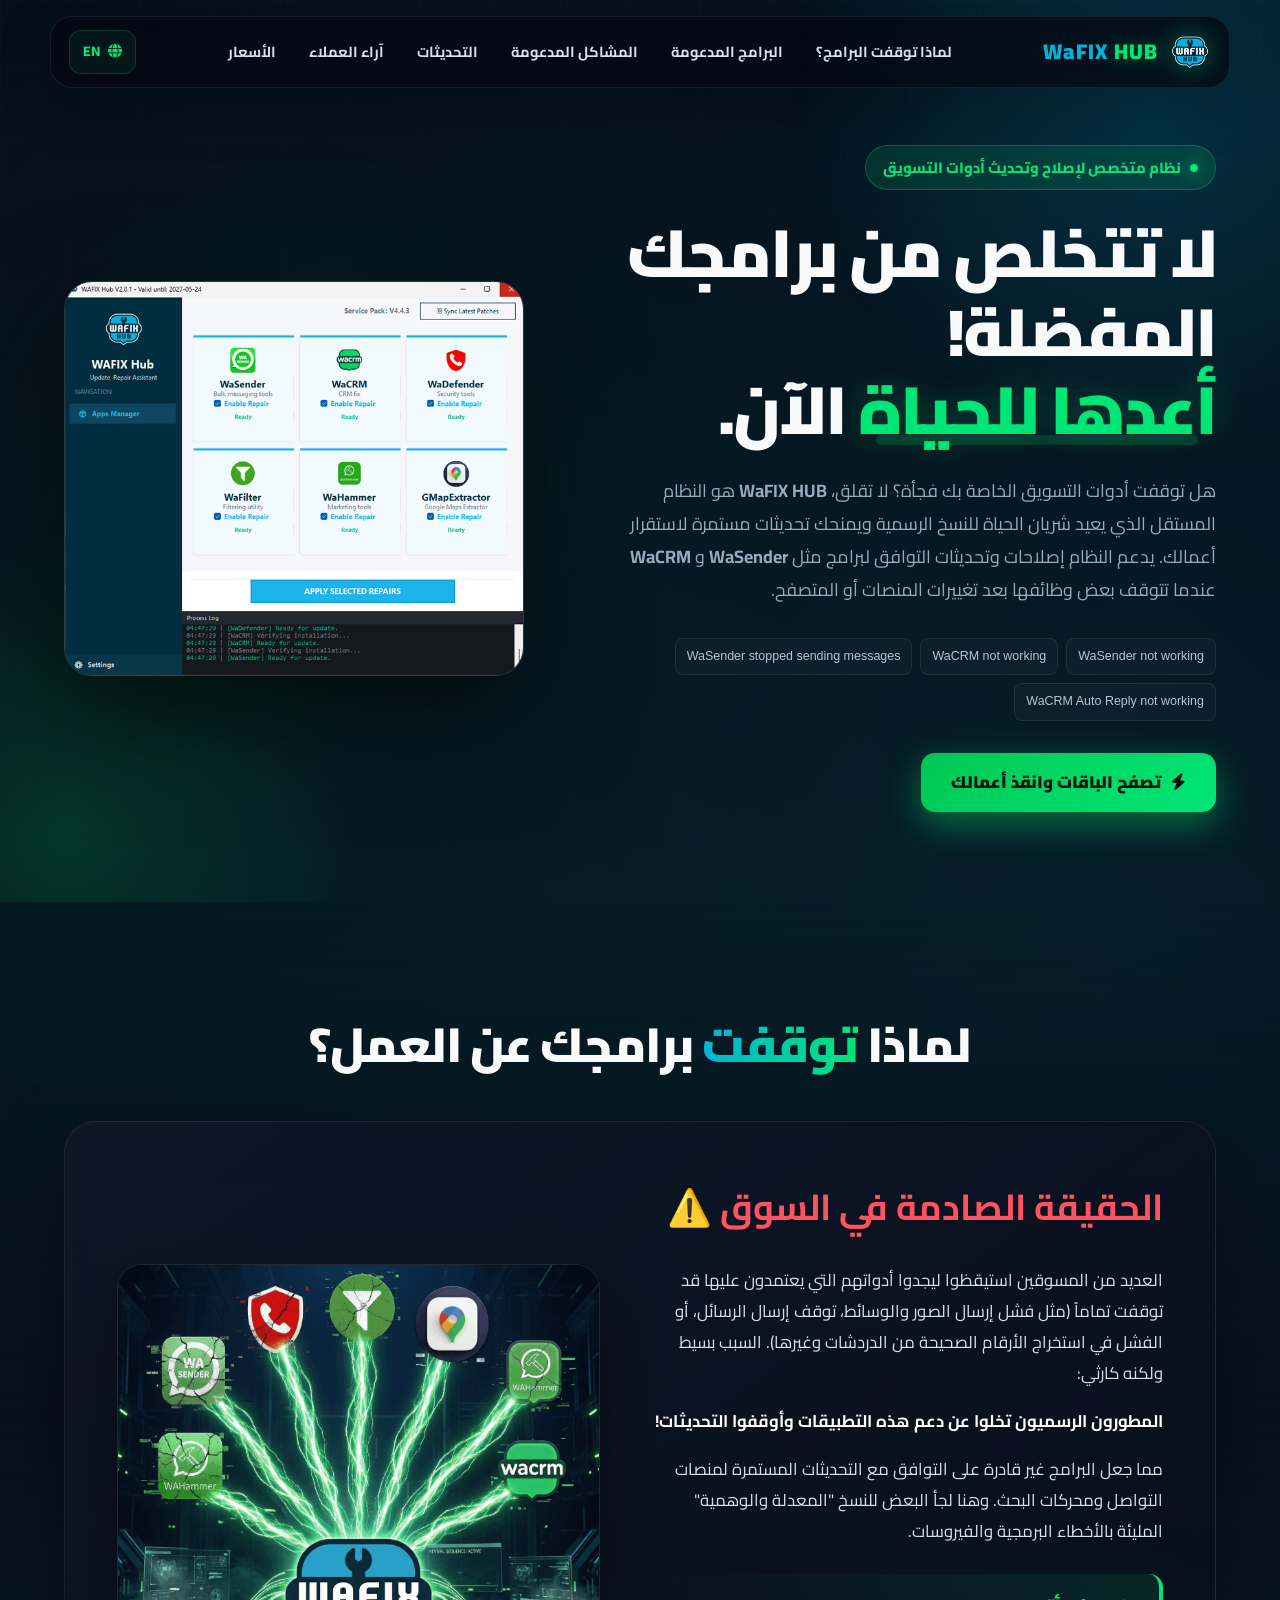
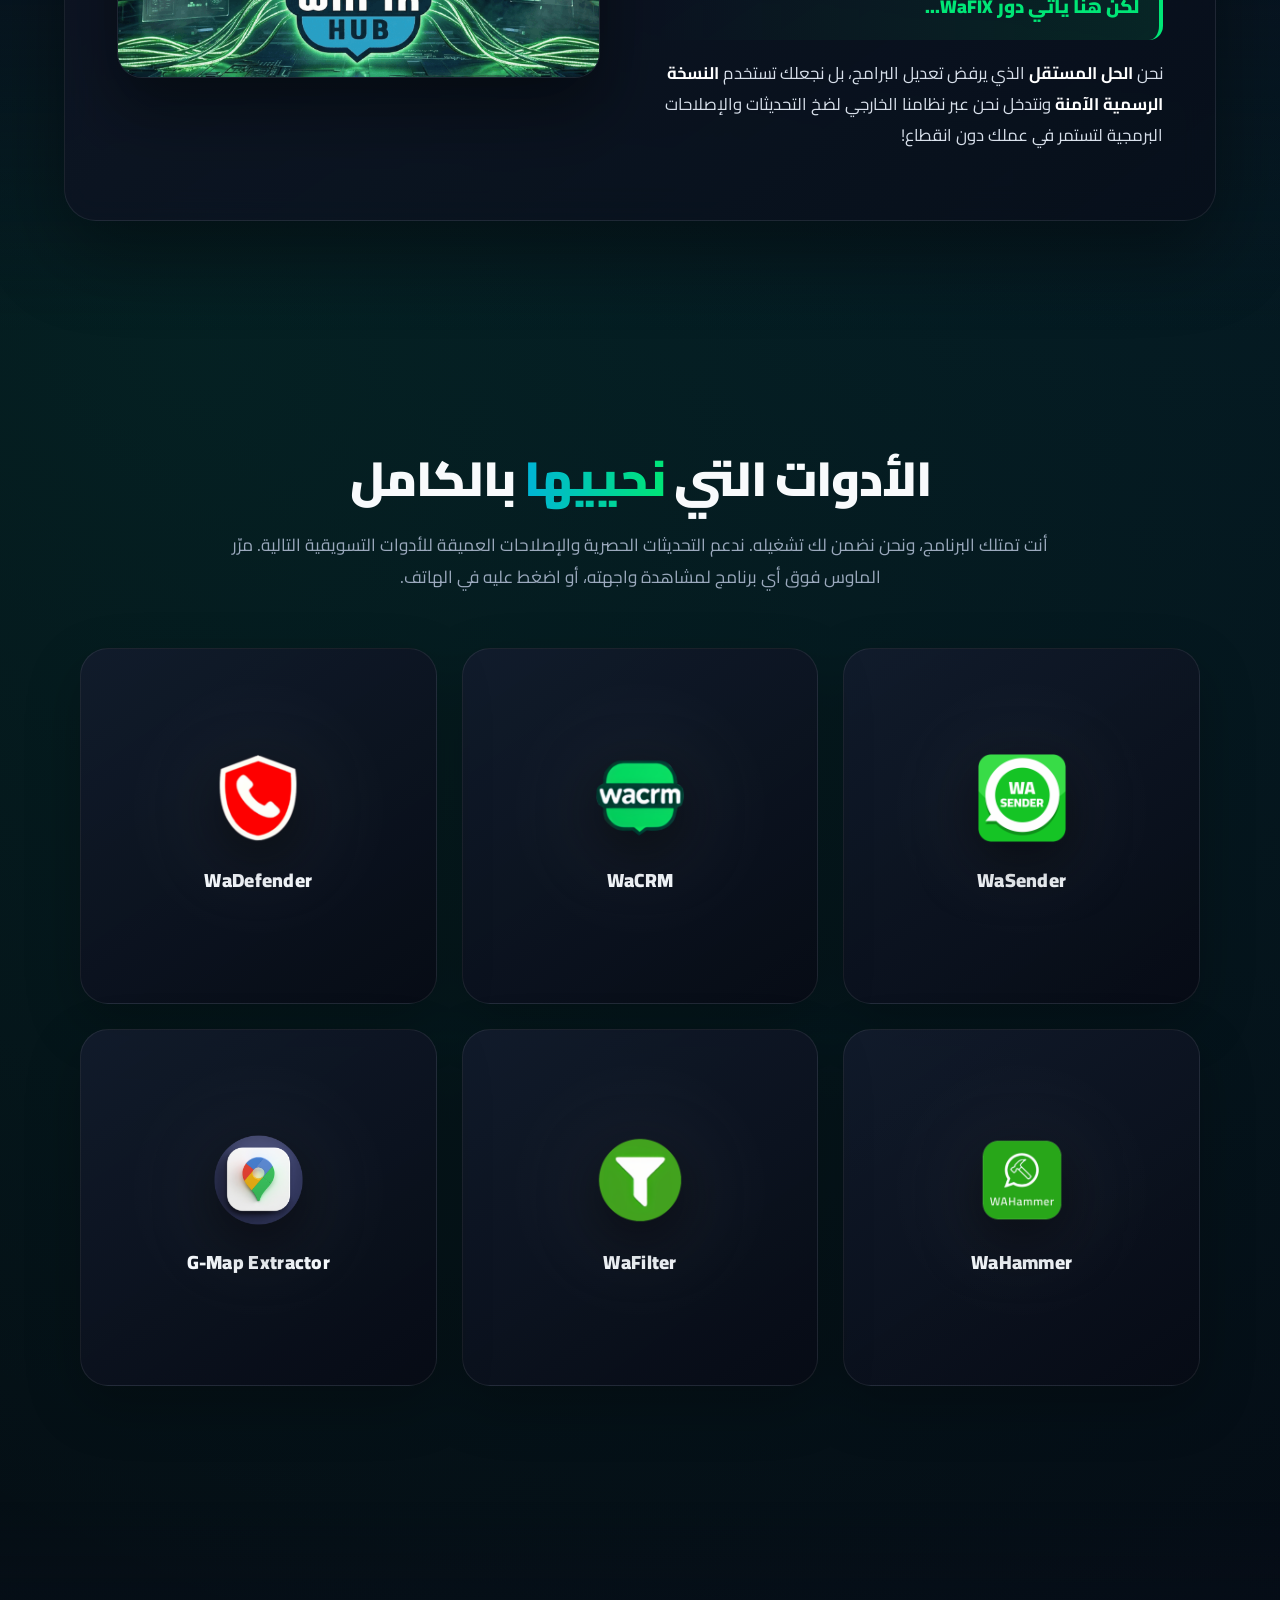
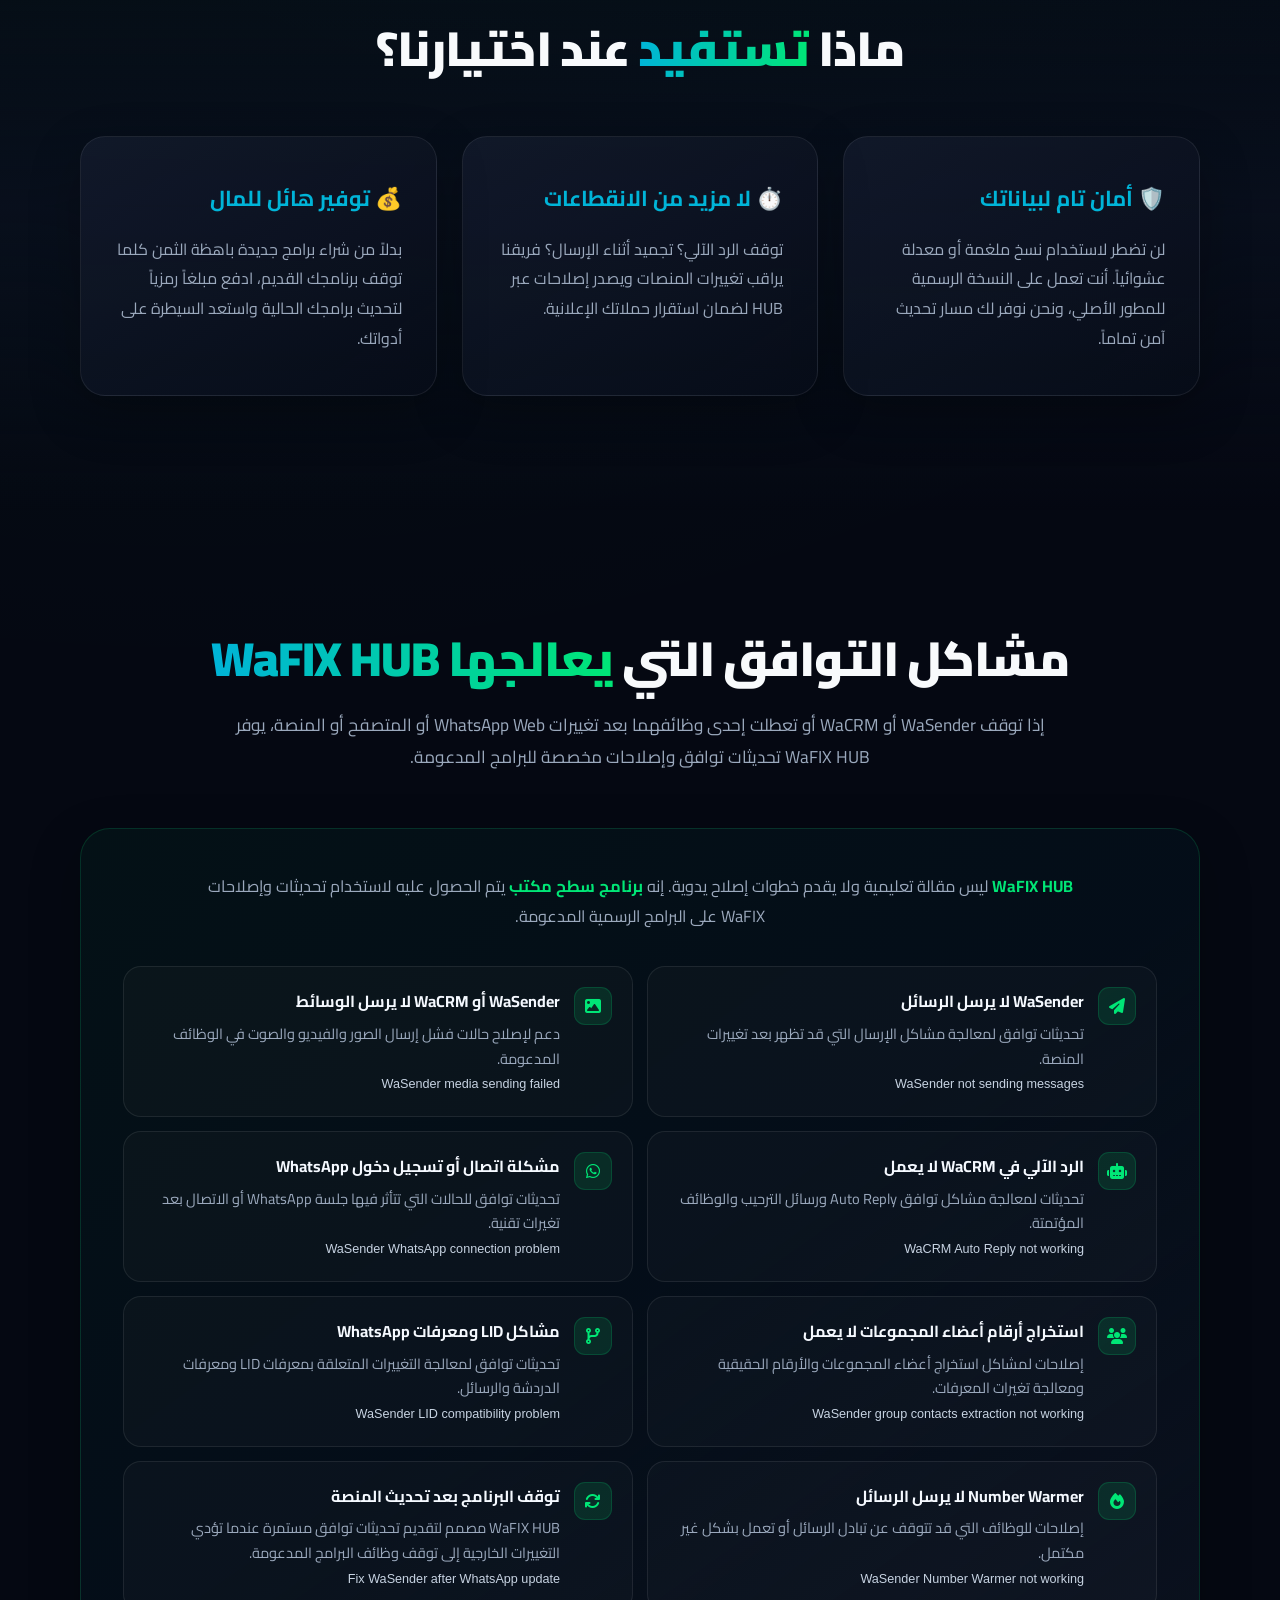
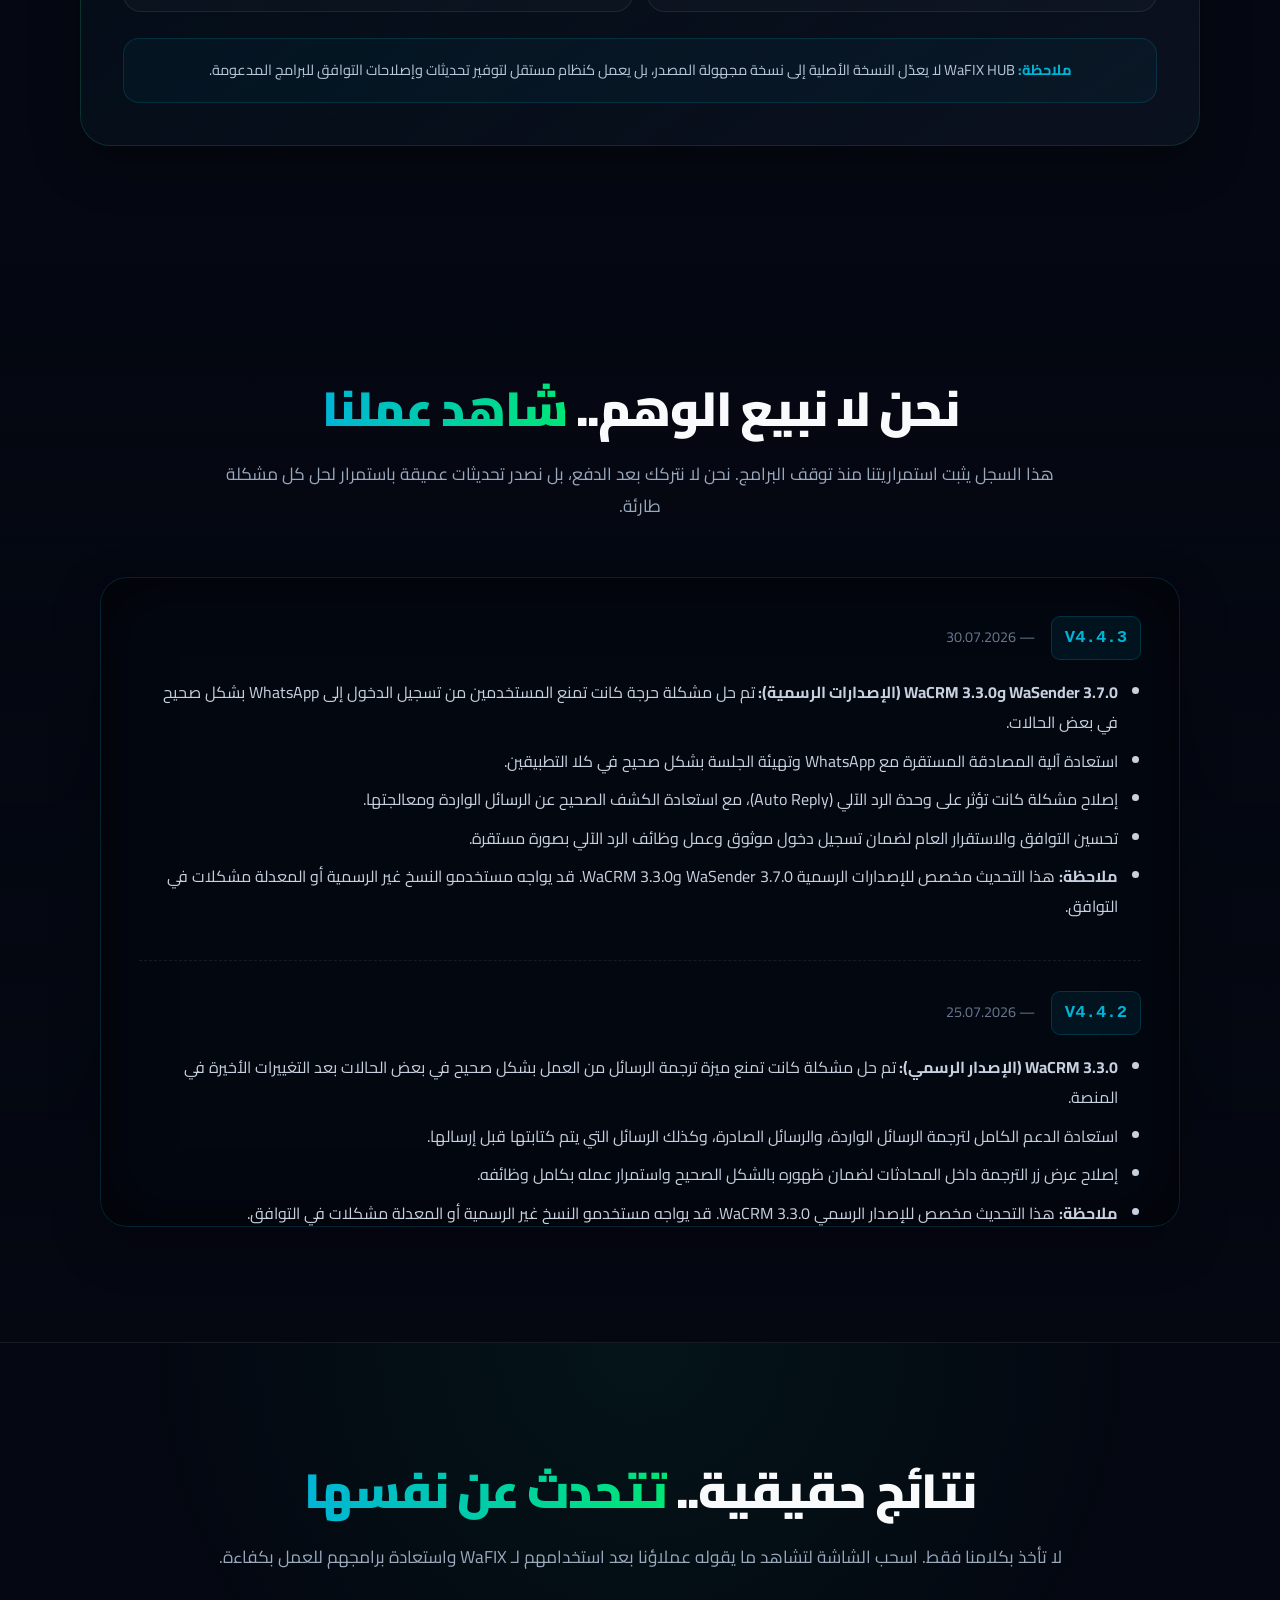
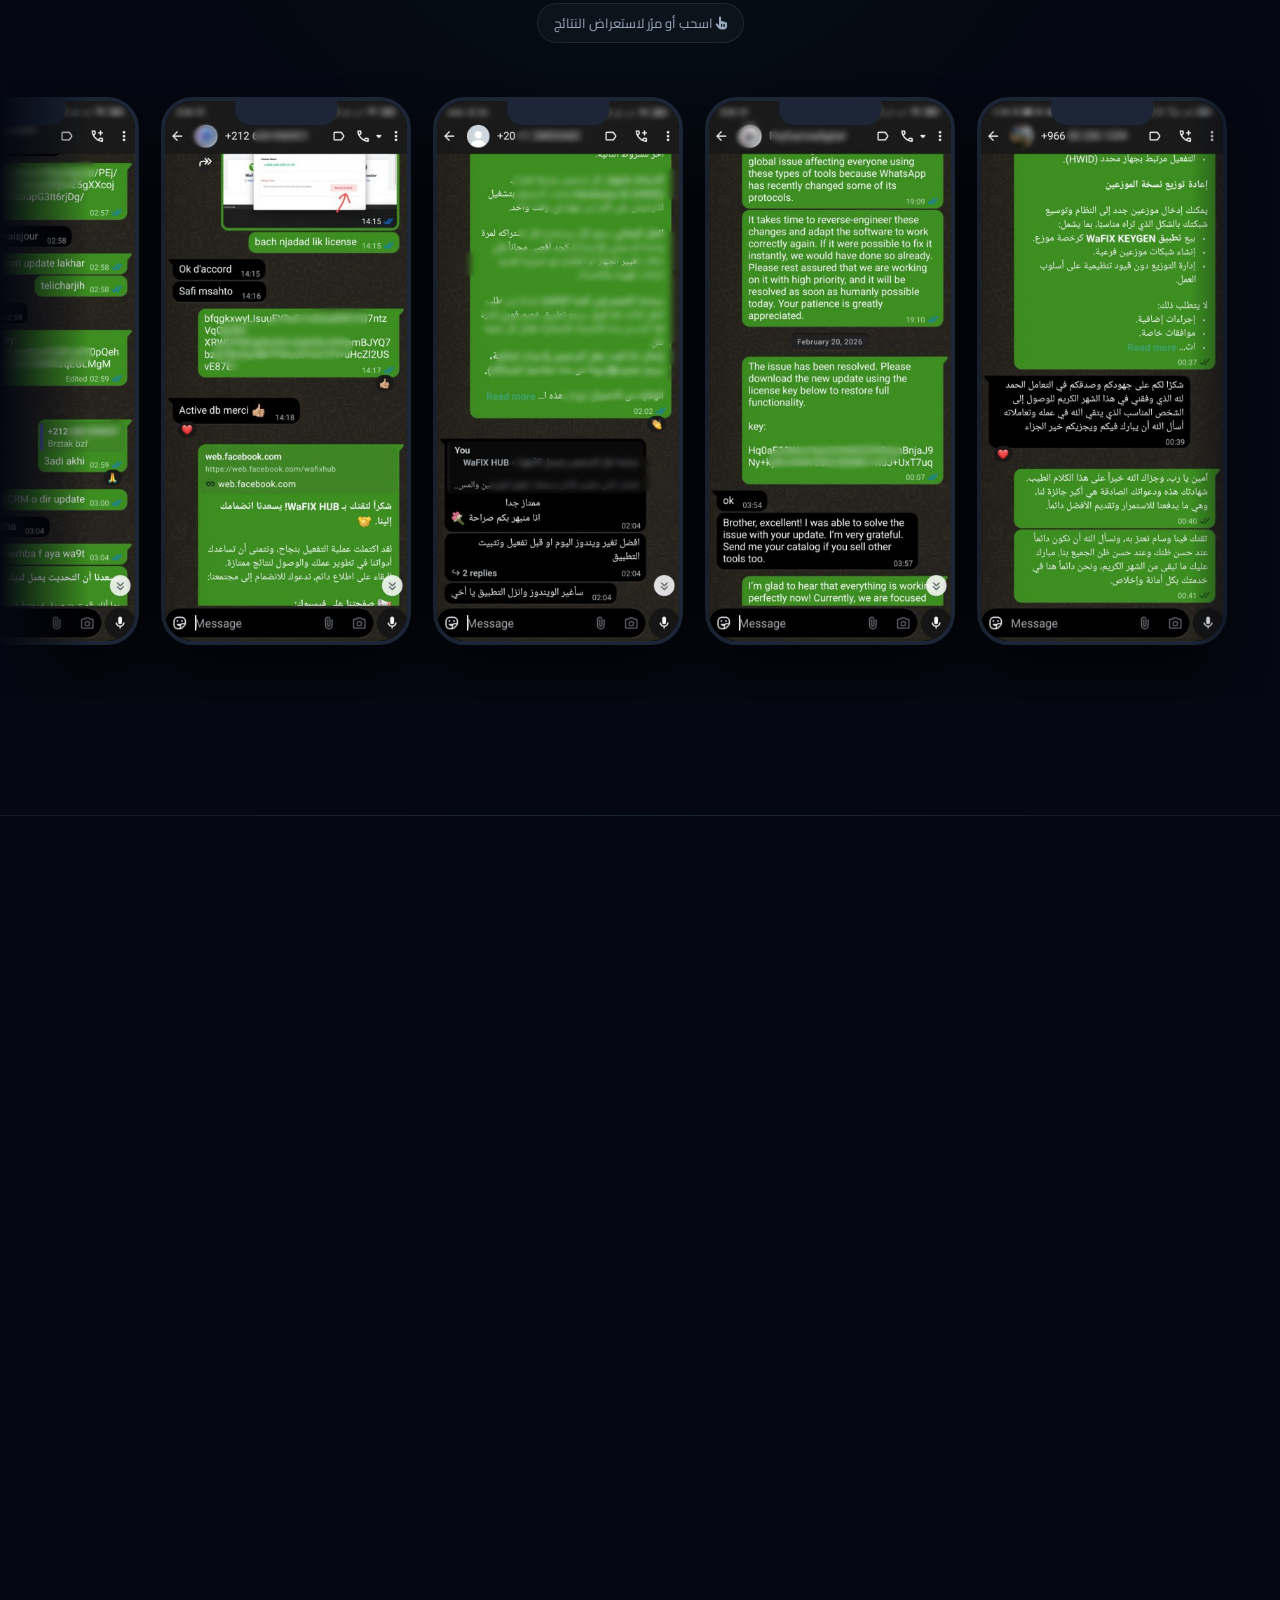
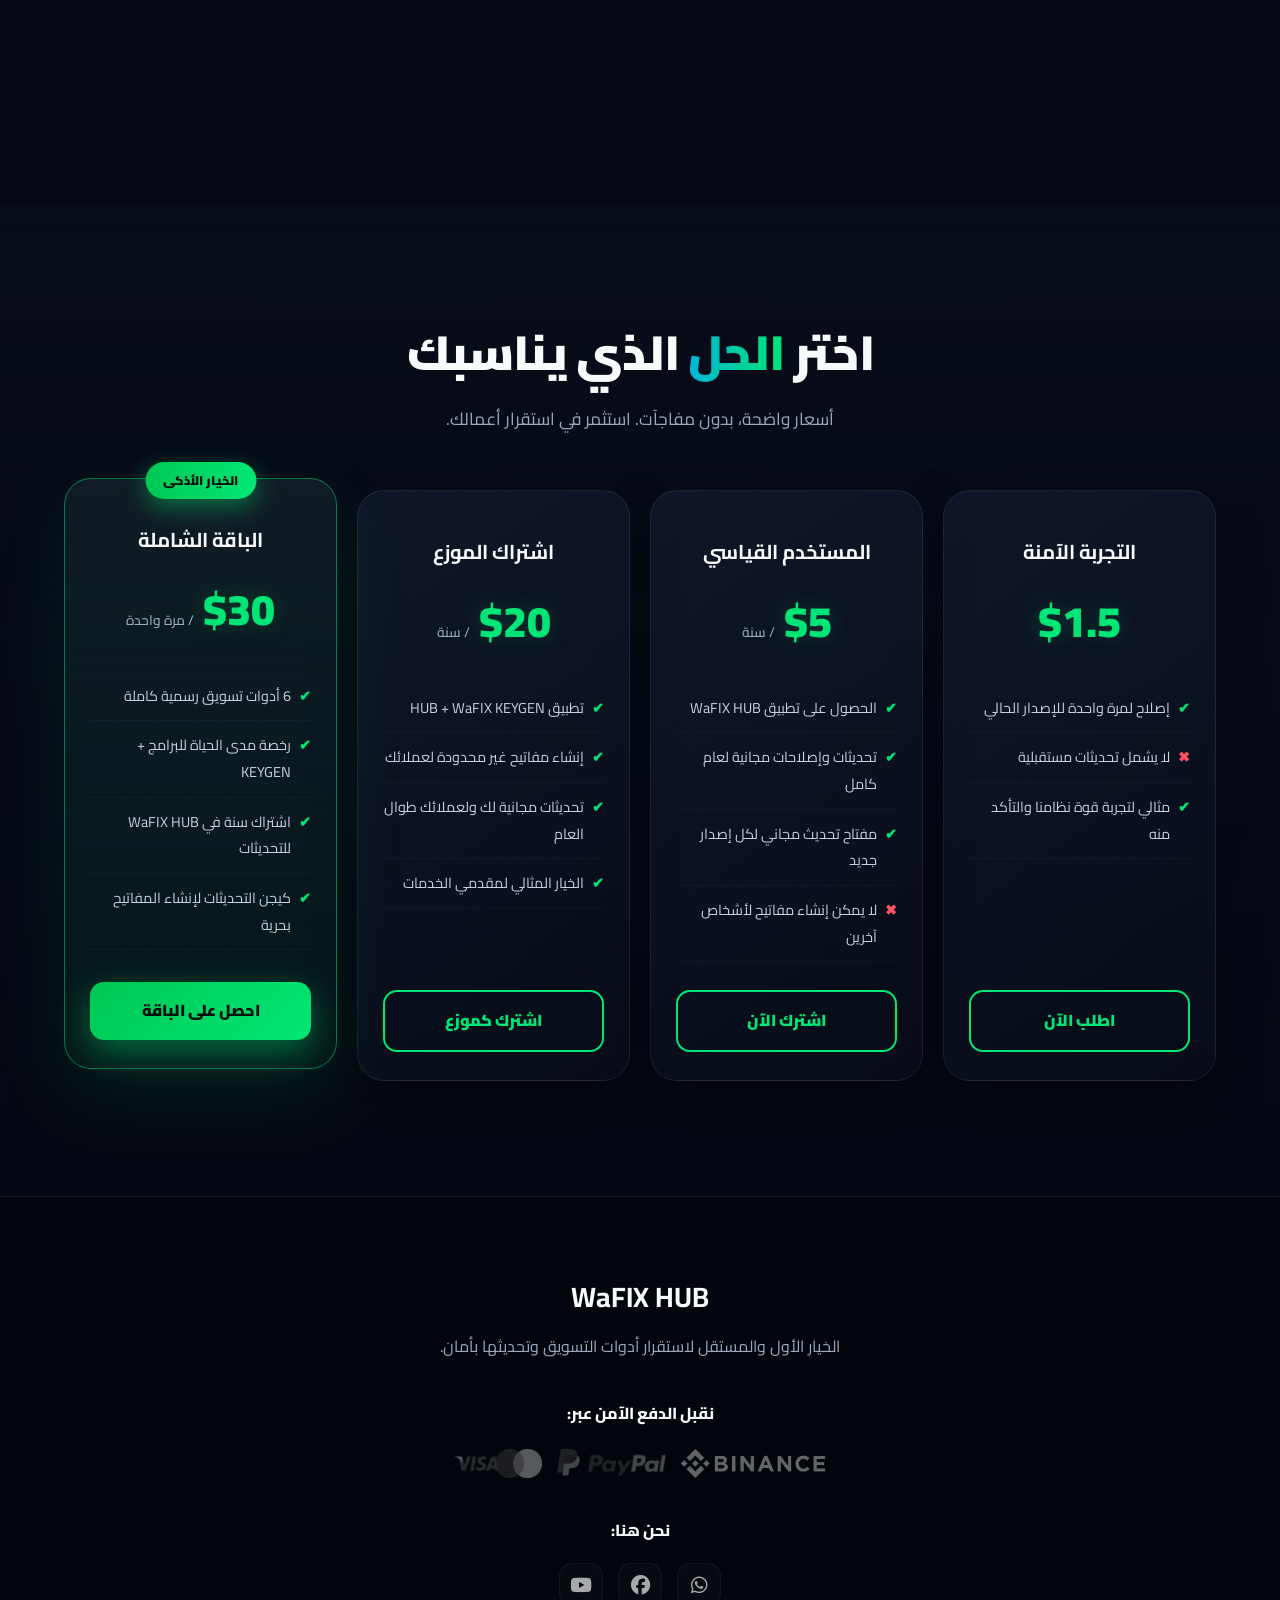
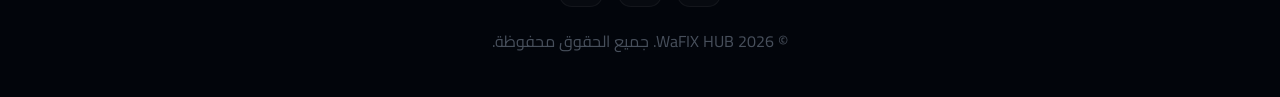
==== commit 367336d3: "Add files via upload" ====
--- a/index.html
+++ b/index.html
@@ -4237,7 +4237,7 @@
             <div class="hero-content reveal active">
 
                 <div class="hero-badge">
-                    أداة الإصلاح الأولى عالمياً
+                    نظام متخصص لإصلاح وتحديث أدوات التسويق
                 </div>
 
 
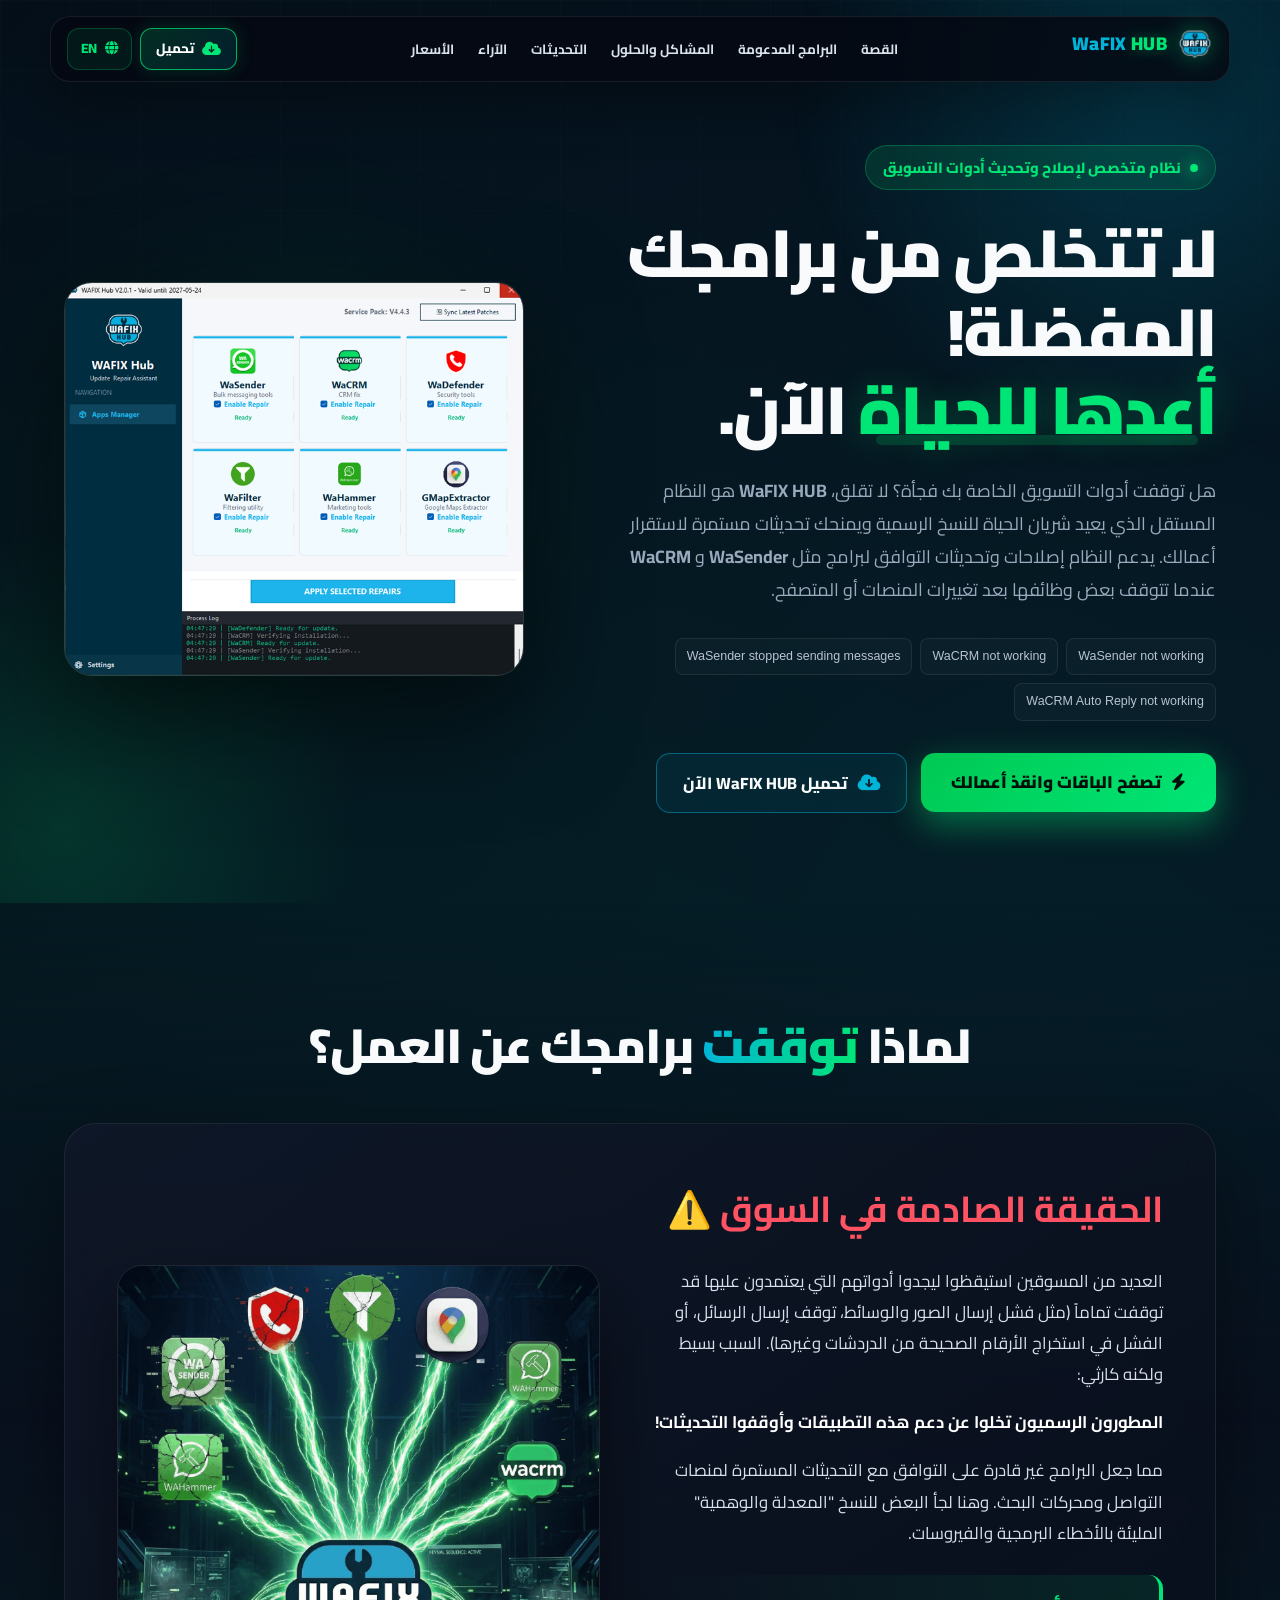
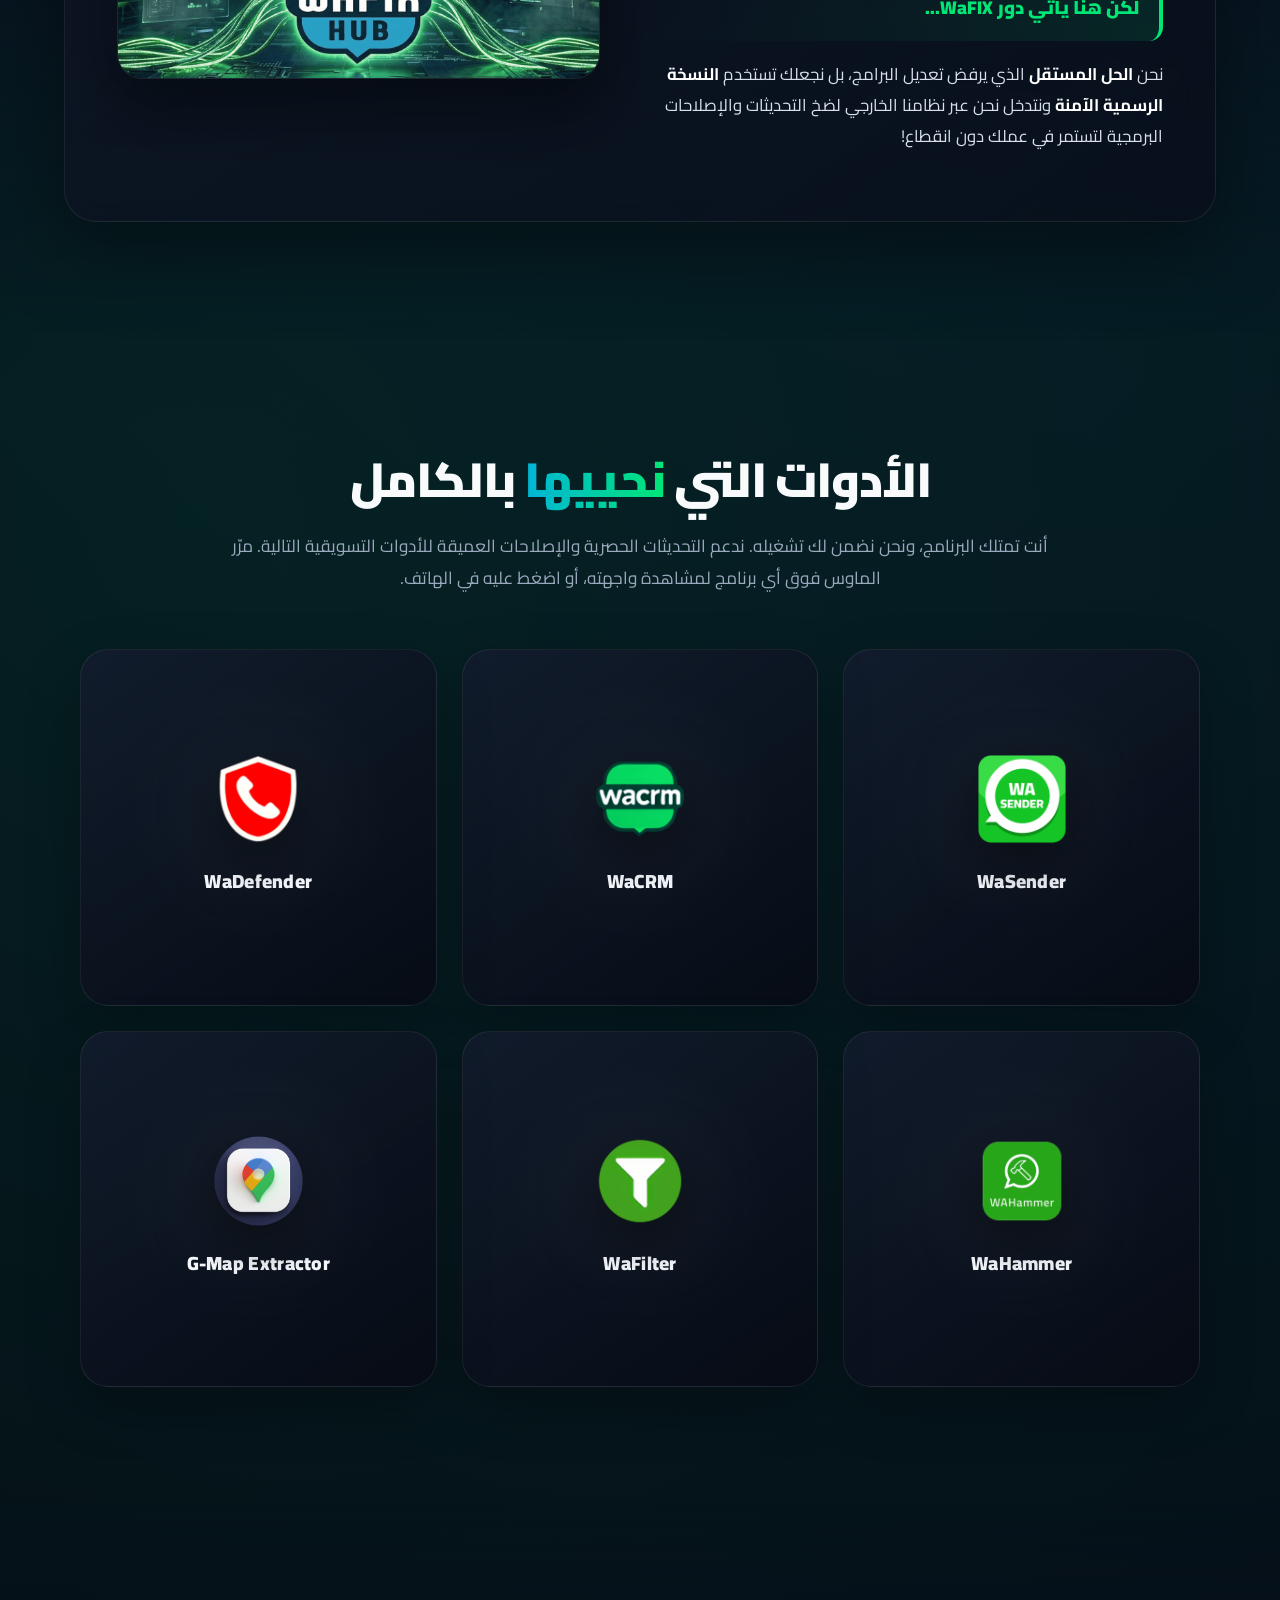
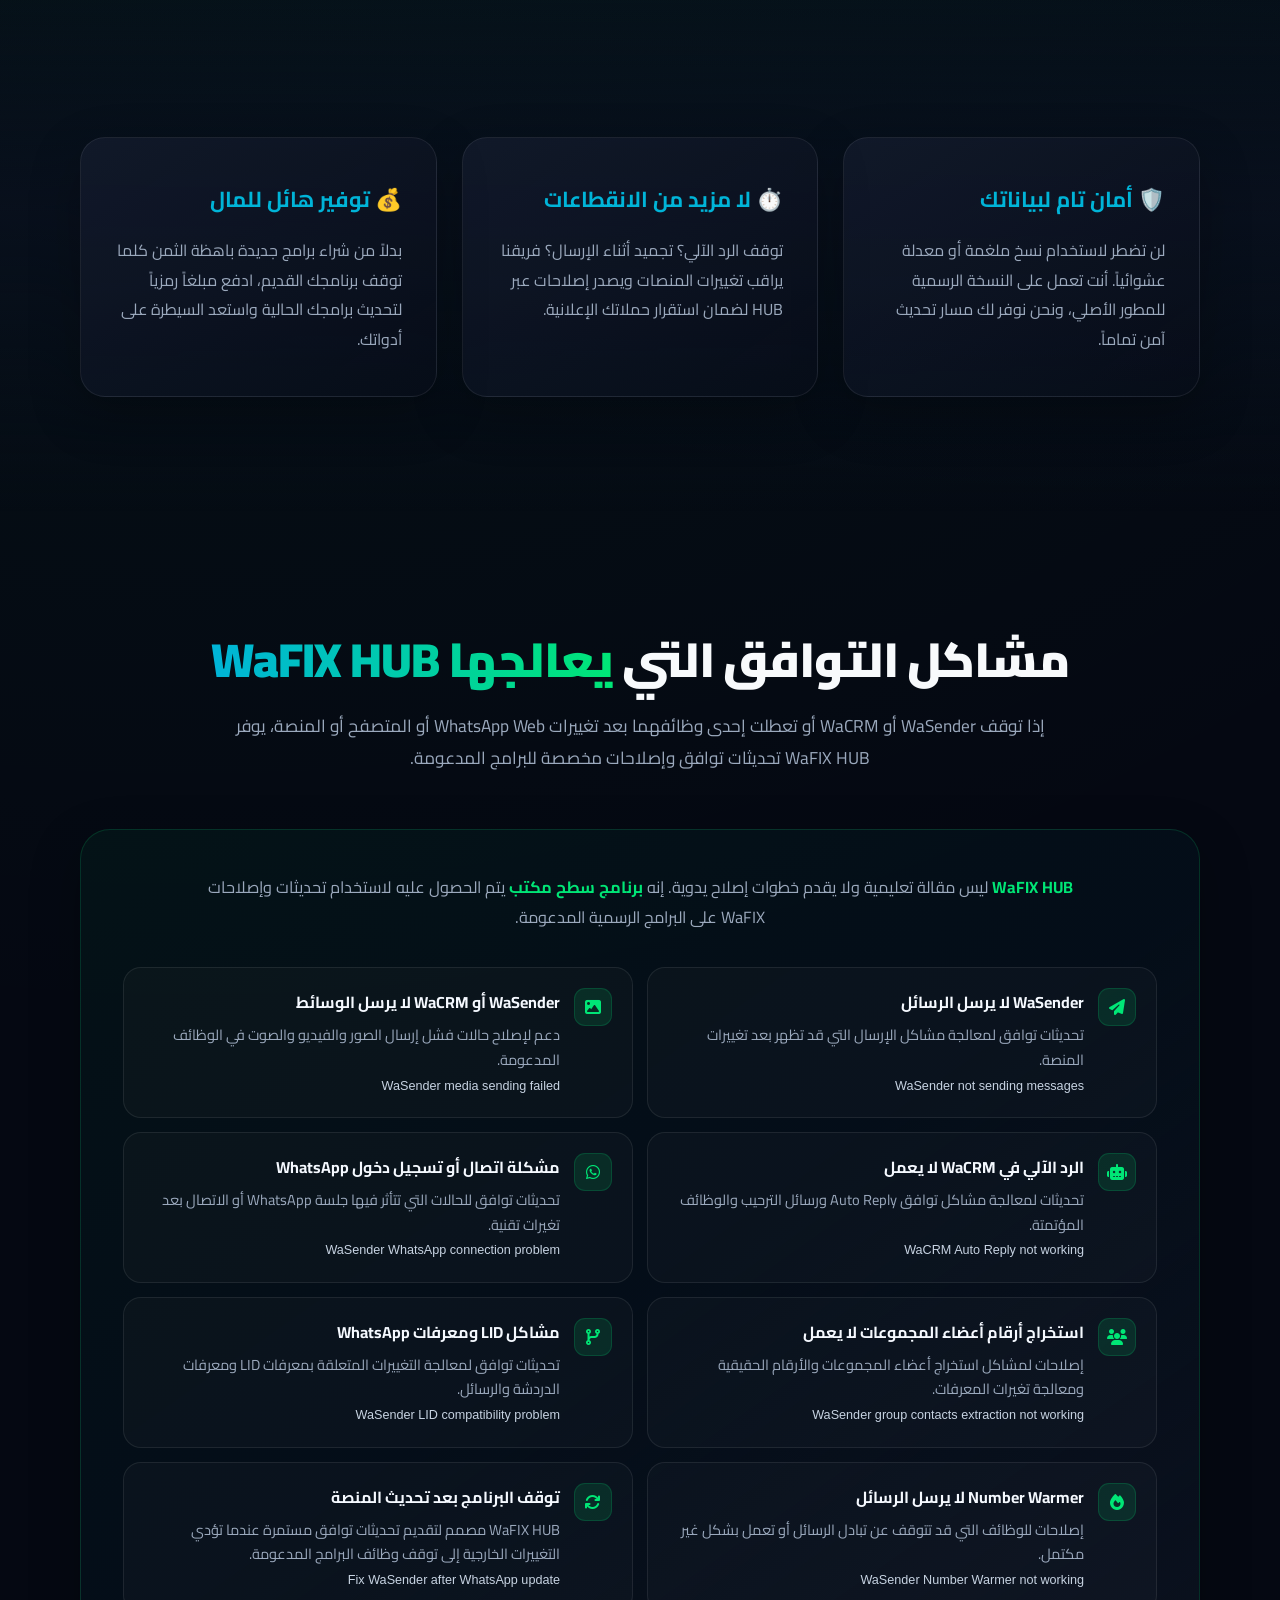
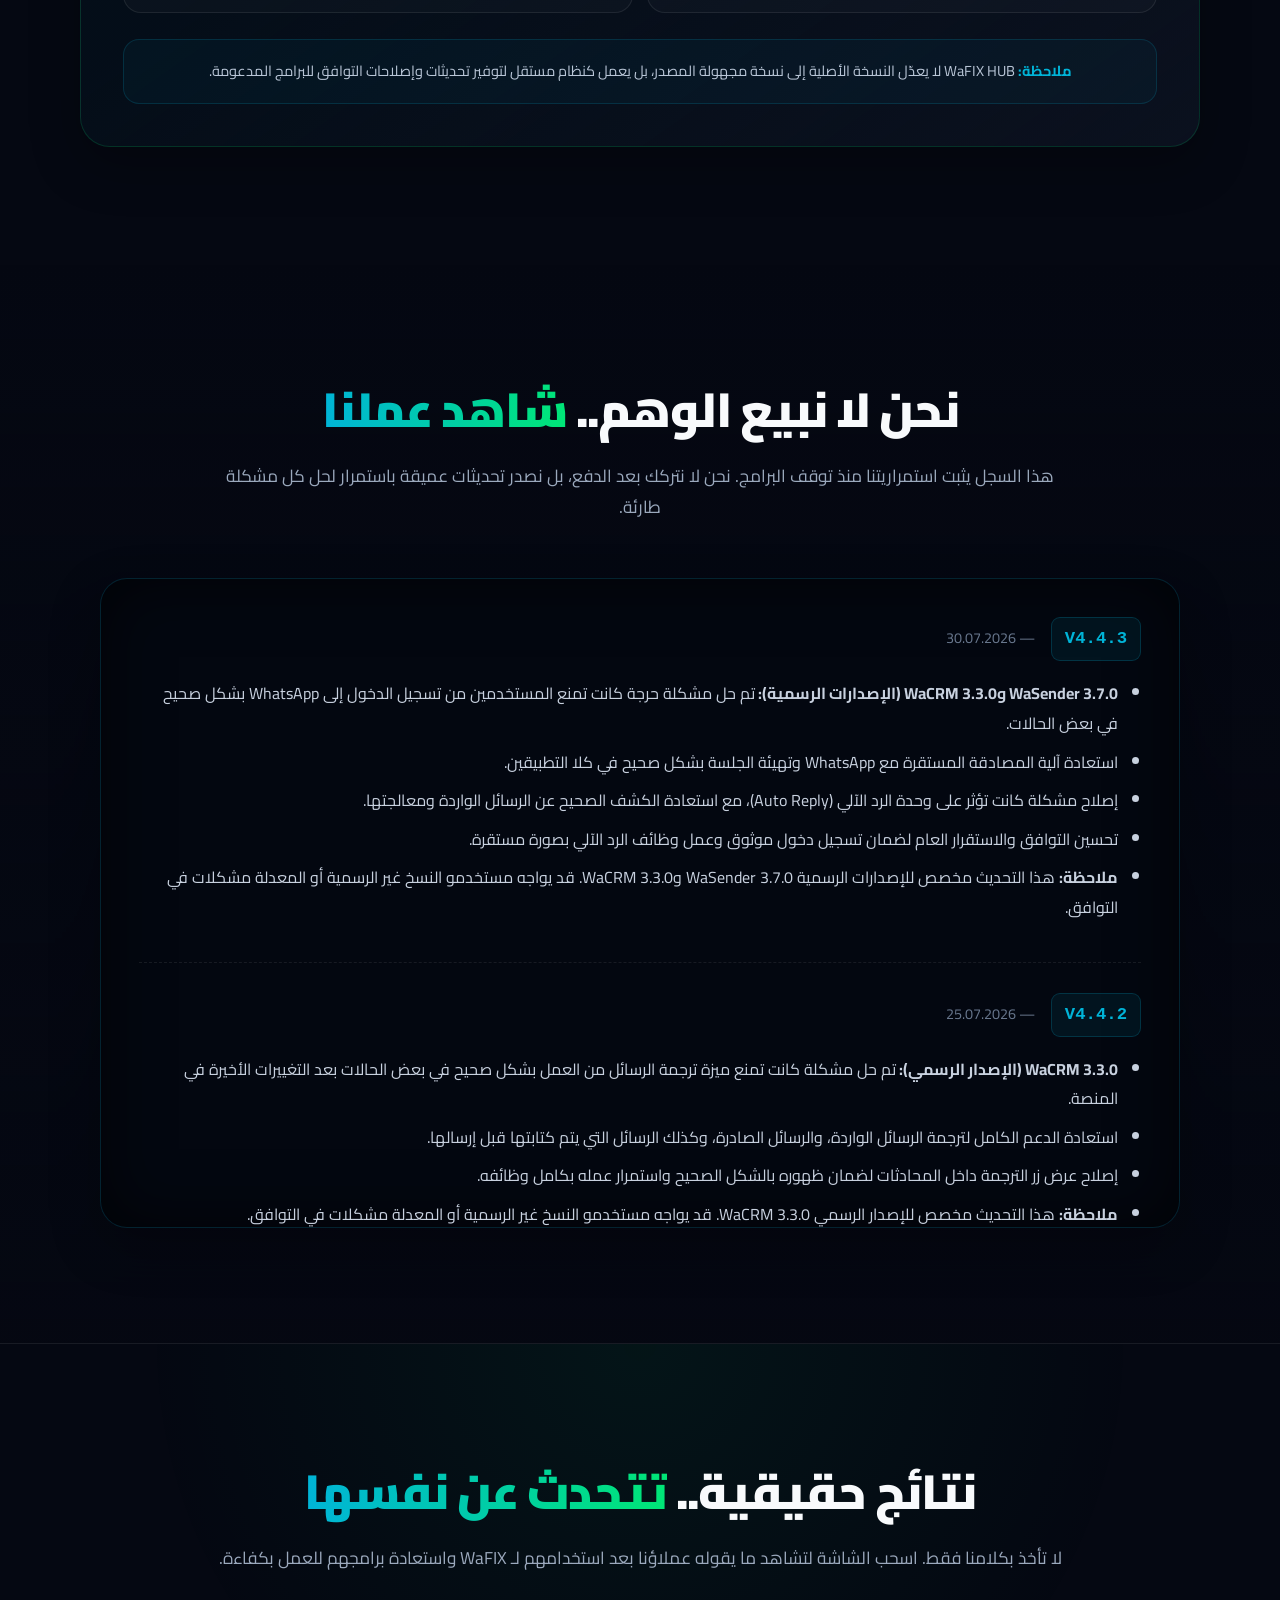
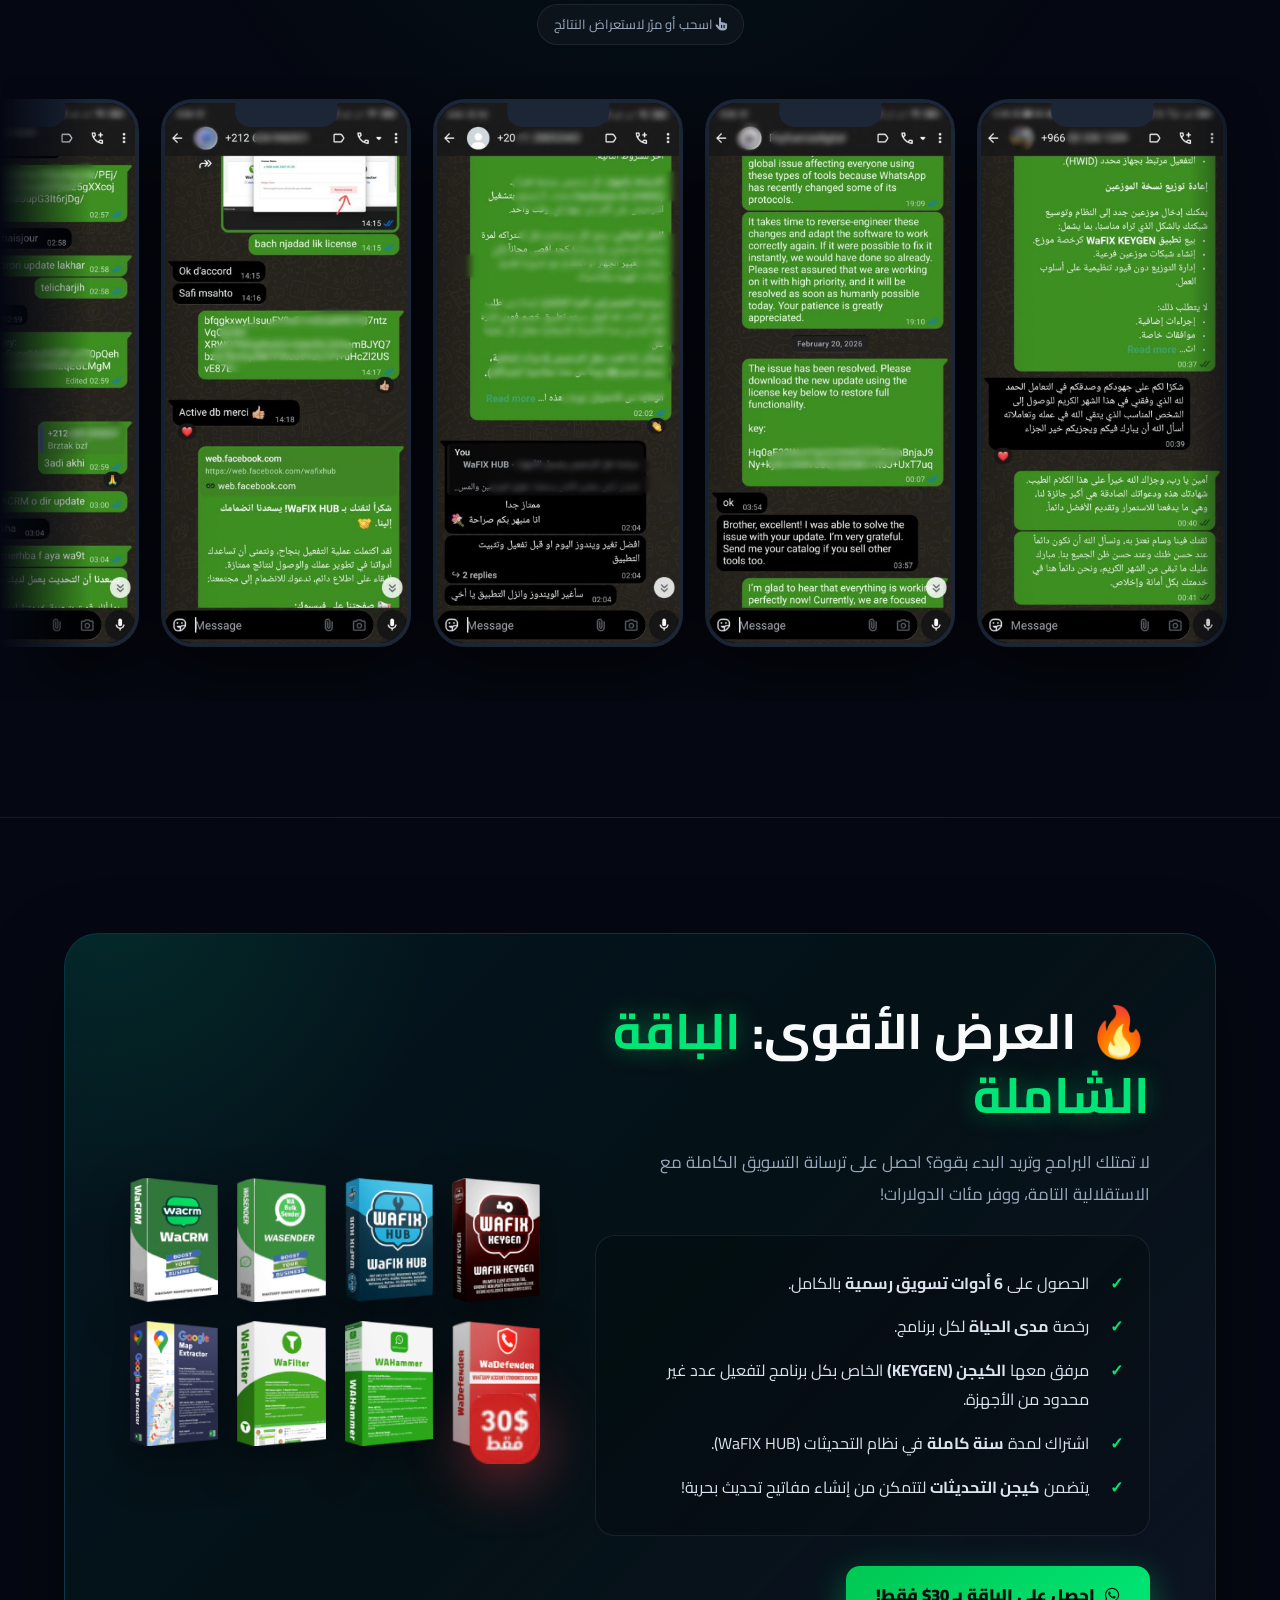
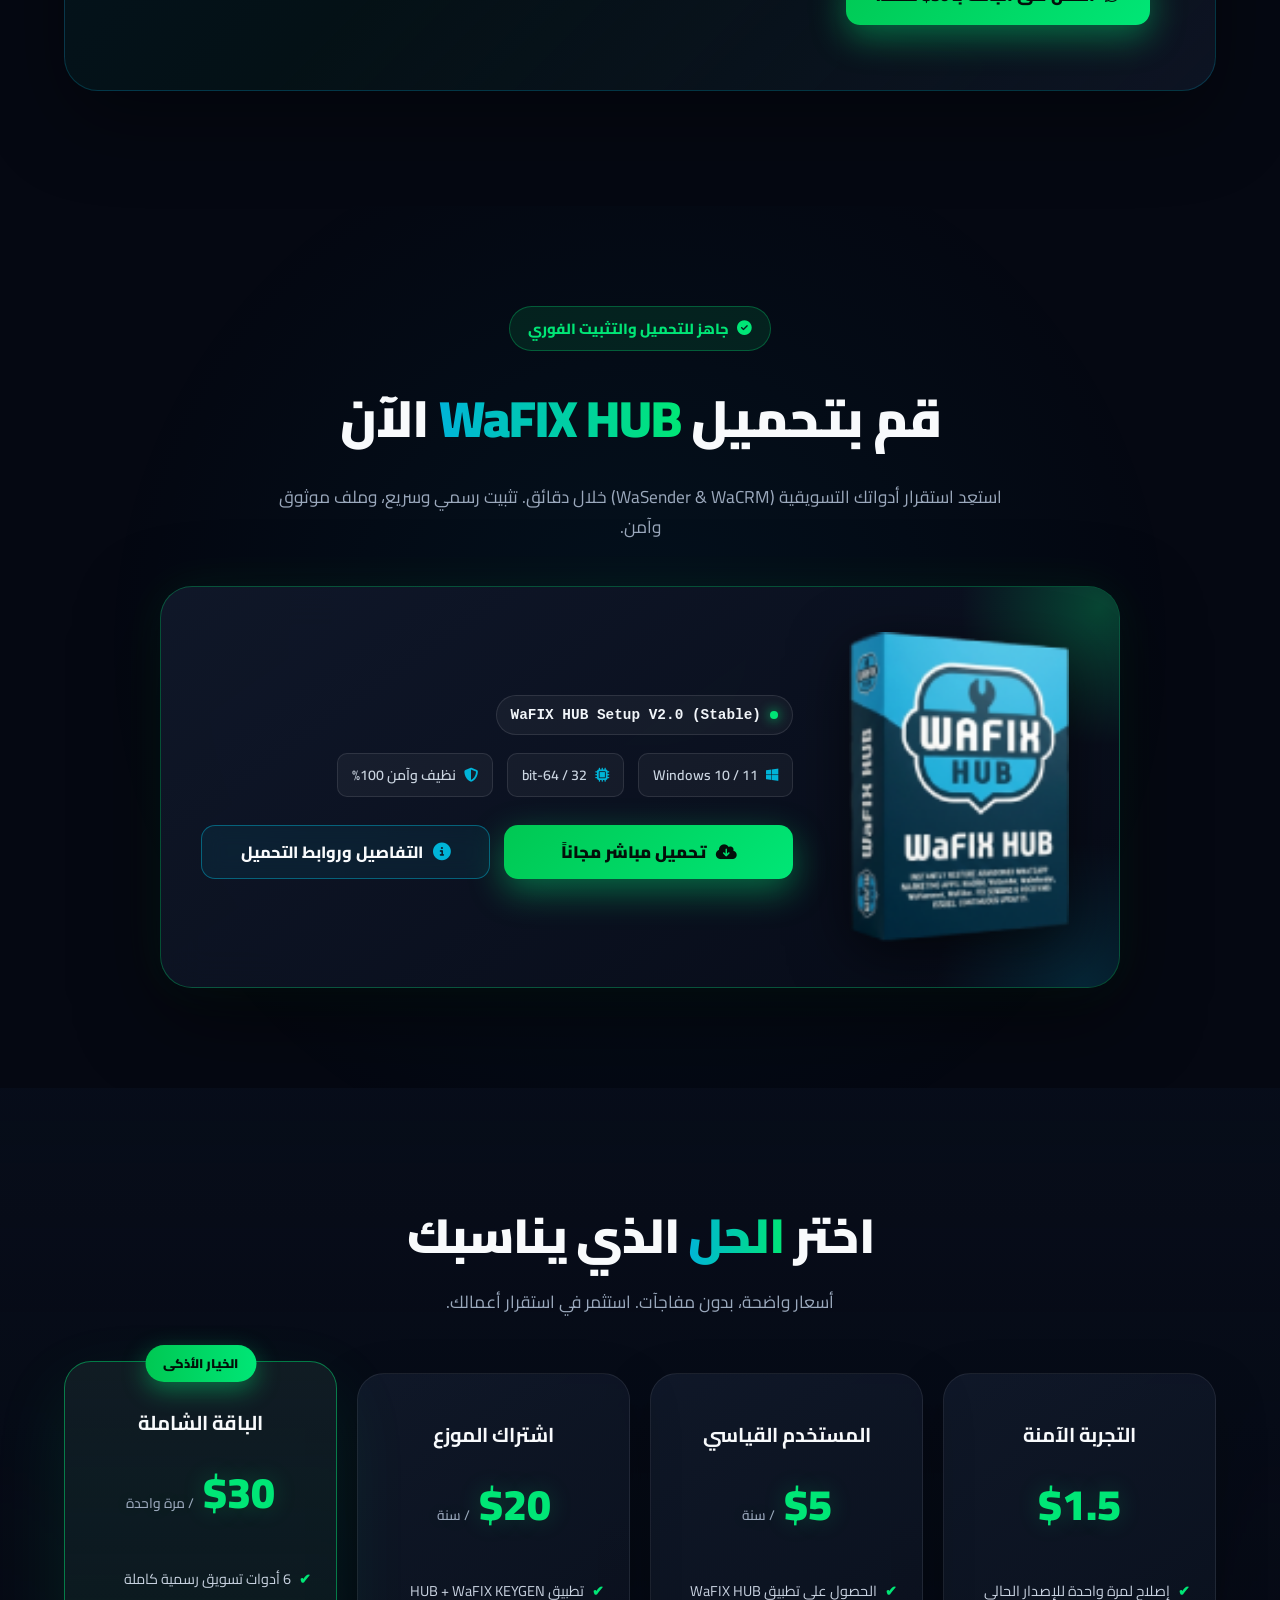
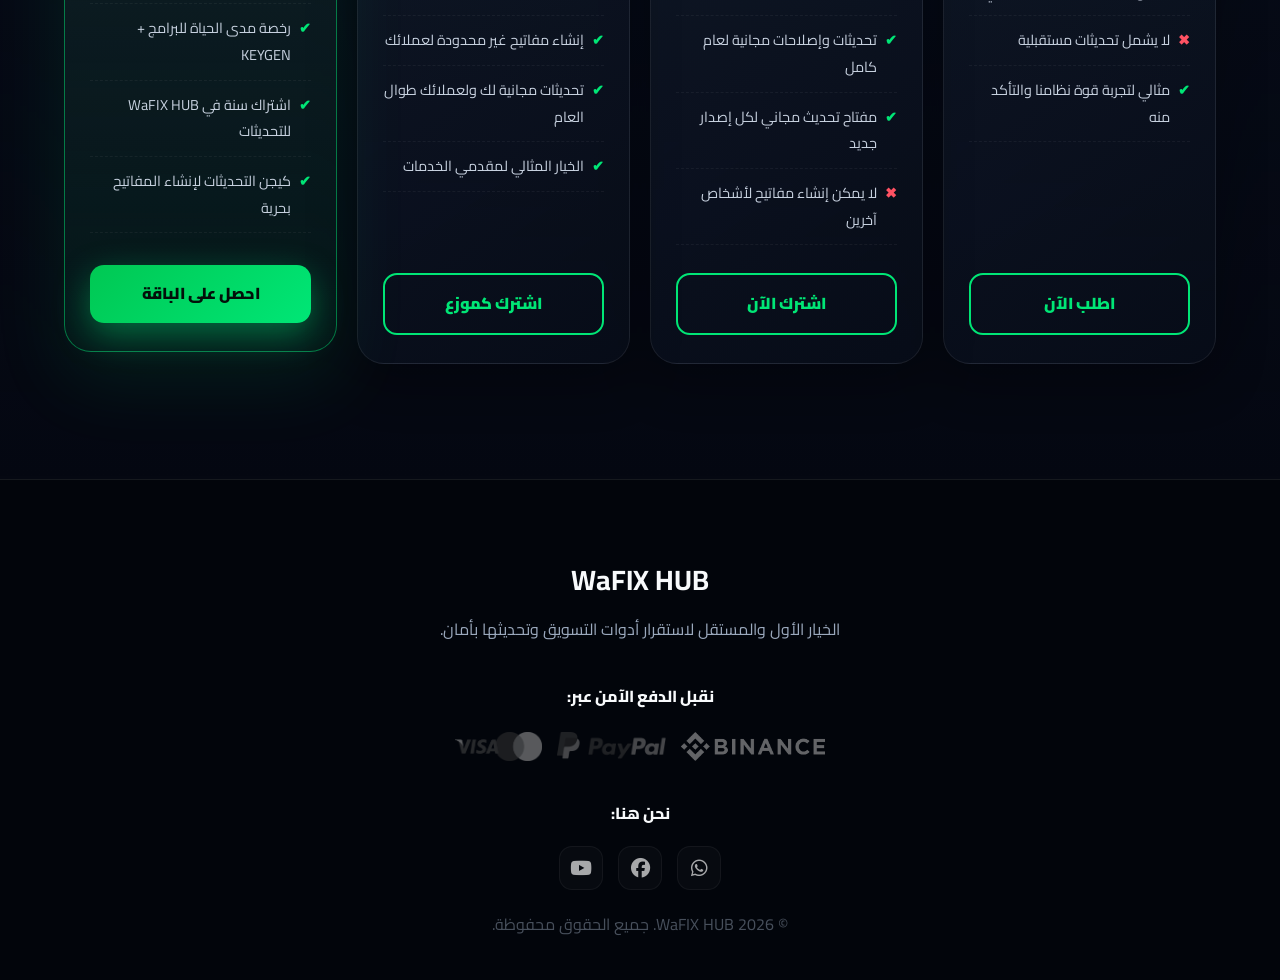
==== commit 78a2b55a: "Add files via upload" ====
--- a/index.html
+++ b/index.html
@@ -193,6 +193,301 @@
     <link rel="stylesheet" href="https://cdnjs.cloudflare.com/ajax/libs/font-awesome/6.4.2/css/all.min.css">
 
     <style>
+        .header-actions {
+            display: inline-flex;
+            align-items: center;
+            gap: 10px;
+        }
+
+        .btn-header-download {
+            display: inline-flex;
+            align-items: center;
+            justify-content: center;
+            gap: 8px;
+            min-height: 42px;
+            padding: 8px 16px;
+            border: 1px solid var(--primary);
+            border-radius: 12px;
+            background: linear-gradient(135deg, rgba(0, 230, 118, 0.16), rgba(0, 180, 216, 0.16));
+            color: #ffffff;
+            text-decoration: none;
+            font-size: 0.88rem;
+            font-weight: 800;
+            white-space: nowrap;
+            box-shadow: 0 0 16px rgba(0, 230, 118, 0.22);
+            transition: 0.25s ease;
+        }
+
+        .btn-header-download i {
+            color: var(--primary);
+            font-size: 0.95rem;
+            transition: transform 0.25s ease;
+        }
+
+        .btn-header-download:hover {
+            transform: translateY(-2px);
+            background: linear-gradient(135deg, rgba(0, 230, 118, 0.28), rgba(0, 180, 216, 0.28));
+            border-color: #00e676;
+            box-shadow: 0 0 25px rgba(0, 230, 118, 0.45);
+            color: #ffffff;
+        }
+
+        .btn-header-download:hover i {
+            transform: translateY(2px);
+        }
+
+        .nav-links a.nav-download-item {
+            display: none;
+            color: var(--primary);
+            background: rgba(0, 230, 118, 0.08);
+            border: 1px solid rgba(0, 230, 118, 0.2);
+        }
+
+        .nav-links a.nav-download-item:hover {
+            background: rgba(0, 230, 118, 0.18);
+            border-color: var(--primary);
+        }
+
+        @media (max-width: 1060px) {
+            .nav-links a.nav-download-item {
+                display: inline-flex;
+                align-items: center;
+                justify-content: center;
+                gap: 8px;
+            }
+        }
+
+        .hero-actions {
+            display: flex;
+            flex-wrap: wrap;
+            gap: 14px;
+            align-items: center;
+        }
+
+        .btn-secondary-cta {
+            position: relative;
+            display: inline-flex;
+            align-items: center;
+            justify-content: center;
+            gap: 10px;
+            padding: 14px 26px;
+            border-radius: 14px;
+            border: 1px solid rgba(0, 180, 216, 0.45);
+            background: rgba(0, 180, 216, 0.08);
+            color: #f8fafc;
+            text-decoration: none;
+            font-weight: 800;
+            font-size: 1.02rem;
+            backdrop-filter: blur(10px);
+            transition: transform 0.25s ease, background 0.25s ease, border-color 0.25s ease, box-shadow 0.25s ease;
+        }
+
+        .btn-secondary-cta i {
+            color: var(--secondary);
+            font-size: 1.12rem;
+        }
+
+        .btn-secondary-cta:hover {
+            transform: translateY(-4px);
+            background: rgba(0, 180, 216, 0.20);
+            border-color: var(--secondary);
+            box-shadow: 0 12px 30px rgba(0, 180, 216, 0.32);
+            color: #ffffff;
+        }
+
+        /* Download Section */
+        .download-section {
+            padding: 100px 5%;
+            position: relative;
+            overflow: hidden;
+            background: radial-gradient(circle at center, rgba(0, 180, 216, 0.06), transparent 70%);
+        }
+
+        .download-container {
+            width: min(1180px, 100%);
+            margin: 0 auto;
+            text-align: center;
+        }
+
+        .download-badge {
+            display: inline-flex;
+            align-items: center;
+            gap: 8px;
+            padding: 8px 18px;
+            border-radius: 100px;
+            border: 1px solid rgba(0, 230, 118, 0.3);
+            background: rgba(0, 230, 118, 0.1);
+            color: var(--primary);
+            font-size: 0.92rem;
+            font-weight: 800;
+            margin-bottom: 20px;
+        }
+
+        .download-title {
+            font-size: clamp(2.2rem, 4vw, 3.2rem);
+            font-weight: 900;
+            margin-bottom: 16px;
+            letter-spacing: -1px;
+        }
+
+        .download-title span {
+            background: linear-gradient(90deg, var(--secondary), var(--primary));
+            -webkit-background-clip: text;
+            background-clip: text;
+            color: transparent;
+        }
+
+        .download-subtitle {
+            max-width: 750px;
+            margin: 0 auto 45px;
+            color: var(--muted);
+            font-size: 1.08rem;
+            line-height: 1.7;
+        }
+
+        .download-card {
+            position: relative;
+            max-width: 960px;
+            margin: 0 auto;
+            padding: 45px 40px;
+            border-radius: 32px;
+            border: 1px solid rgba(0, 230, 118, 0.25);
+            background: linear-gradient(145deg, rgba(16, 23, 40, 0.92), rgba(8, 13, 25, 0.85));
+            backdrop-filter: blur(20px);
+            box-shadow: 0 25px 70px rgba(0, 0, 0, 0.5), 0 0 40px rgba(0, 230, 118, 0.08);
+            overflow: hidden;
+        }
+
+        .download-card-glow {
+            position: absolute;
+            top: -120px;
+            right: -120px;
+            width: 280px;
+            height: 280px;
+            border-radius: 50%;
+            background: radial-gradient(circle, rgba(0, 230, 118, 0.25), transparent 70%);
+            pointer-events: none;
+        }
+
+        .download-card-content {
+            position: relative;
+            z-index: 2;
+            display: grid;
+            grid-template-columns: 240px 1fr;
+            align-items: center;
+            gap: 40px;
+            text-align: right;
+        }
+
+        .download-box-img {
+            display: flex;
+            align-items: center;
+            justify-content: center;
+        }
+
+        .download-box-img img {
+            width: 100%;
+            max-width: 220px;
+            height: auto;
+            filter: drop-shadow(0 15px 30px rgba(0, 0, 0, 0.6));
+            animation: heroFloat 5s ease-in-out infinite;
+        }
+
+        .download-version-tag {
+            display: inline-flex;
+            align-items: center;
+            gap: 9px;
+            padding: 6px 14px;
+            background: rgba(10, 17, 32, 0.9);
+            border: 1px solid rgba(255, 255, 255, 0.1);
+            border-radius: 100px;
+            color: #f1f5f9;
+            font-family: monospace, sans-serif;
+            font-size: 0.9rem;
+            font-weight: 700;
+            margin-bottom: 18px;
+        }
+
+        .pulse-dot {
+            width: 8px;
+            height: 8px;
+            border-radius: 50%;
+            background: var(--primary);
+            box-shadow: 0 0 12px var(--primary);
+            animation: badgePulse 1.8s infinite;
+        }
+
+        .download-specs {
+            display: flex;
+            flex-wrap: wrap;
+            gap: 14px;
+            margin-bottom: 28px;
+        }
+
+        .download-specs span {
+            display: inline-flex;
+            align-items: center;
+            gap: 8px;
+            padding: 8px 14px;
+            border-radius: 10px;
+            background: rgba(255, 255, 255, 0.035);
+            border: 1px solid var(--border);
+            color: #cbd5e1;
+            font-size: 0.88rem;
+            font-weight: 600;
+        }
+
+        .download-specs span i {
+            color: var(--secondary);
+        }
+
+        .download-actions {
+            display: flex;
+            flex-wrap: wrap;
+            gap: 14px;
+            align-items: center;
+        }
+
+        @media (max-width: 850px) {
+            .download-card-content {
+                grid-template-columns: 1fr;
+                text-align: center;
+                gap: 25px;
+            }
+
+            .download-box-img img {
+                max-width: 170px;
+            }
+
+            .download-specs {
+                justify-content: center;
+            }
+
+            .download-actions {
+                justify-content: center;
+            }
+        }
+
+        @media (max-width: 600px) {
+            .download-section {
+                padding: 70px 4%;
+            }
+
+            .download-card {
+                padding: 30px 20px;
+                border-radius: 24px;
+            }
+
+            .download-actions {
+                flex-direction: column;
+                width: 100%;
+            }
+
+            .download-actions a {
+                width: 100%;
+            }
+        }
+
         .language-switch {
             display: inline-flex;
             align-items: center;
@@ -227,6 +522,25 @@
                 min-width: 42px;
                 padding: 0;
             }
+
+            .btn-header-download {
+                min-height: 38px;
+                padding: 6px 12px;
+                font-size: 0.82rem;
+                gap: 6px;
+            }
+        }
+
+        @media (max-width: 420px) {
+            .btn-header-download span {
+                display: none;
+            }
+
+            .btn-header-download {
+                width: 38px;
+                min-width: 38px;
+                padding: 0;
+            }
         }
 
         /* =========================================================
@@ -643,195 +957,95 @@
         ========================================================== */
 
         header {
-
-            position:
-                fixed;
-
-            top:
-                16px;
-
-            left:
-                50%;
-
-            transform:
-                translateX(-50%);
-
-            width:
-                min(1180px, 94%);
-
-            min-height:
-                72px;
-
-            padding:
-                11px 18px;
-
-            display:
-                flex;
-
-            align-items:
-                center;
-
-            justify-content:
-                space-between;
-
-            gap:
-                25px;
-
-            border:
-                1px solid var(--border);
-
-            border-radius:
-                22px;
-
-            background:
-                rgba(5, 8, 18, 0.74);
-
-            backdrop-filter:
-                blur(22px);
-
-            -webkit-backdrop-filter:
-                blur(22px);
-
-            box-shadow:
-                0 18px 55px rgba(0, 0, 0, 0.22);
-
-            z-index:
-                1000;
-
-            transition:
+            position: fixed;
+            top: 16px;
+            left: 50%;
+            transform: translate(-50%, 0);
+            width: min(1180px, 94%);
+            min-height: 66px;
+            padding: 9px 18px;
+            display: flex;
+            align-items: center;
+            justify-content: space-between;
+            gap: 16px;
+            border: 1px solid var(--border);
+            border-radius: 20px;
+            background: rgba(5, 8, 18, 0.78);
+            backdrop-filter: blur(22px);
+            -webkit-backdrop-filter: blur(22px);
+            box-shadow: 0 18px 55px rgba(0, 0, 0, 0.35);
+            z-index: 1000;
+            transition: transform 0.4s cubic-bezier(0.16, 1, 0.3, 1),
                 background 0.3s ease,
                 border-color 0.3s ease,
-                box-shadow 0.3s ease;
-        }
-
+                box-shadow 0.3s ease,
+                opacity 0.35s ease;
+            will-change: transform;
+        }
 
         header.scrolled {
-
-            background:
-                rgba(5, 8, 18, 0.94);
-
-            border-color:
-                rgba(0, 230, 118, 0.18);
-
-            box-shadow:
-                0 20px 60px rgba(0, 0, 0, 0.42);
-        }
-
+            background: rgba(5, 8, 18, 0.95);
+            border-color: rgba(0, 230, 118, 0.22);
+            box-shadow: 0 20px 60px rgba(0, 0, 0, 0.5);
+        }
+
+        header.header-hidden {
+            transform: translate(-50%, -130%);
+            opacity: 0;
+            pointer-events: none;
+        }
 
         .logo a {
-
-            display:
-                flex;
-
-            align-items:
-                center;
-
-            gap:
-                11px;
-
-            text-decoration:
-                none;
-        }
-
+            display: flex;
+            align-items: center;
+            gap: 10px;
+            text-decoration: none;
+        }
 
         .logo img {
-
-            height:
-                42px;
-
-            width:
-                auto;
-
-            filter:
-                drop-shadow(0 0 12px var(--primary-glow));
-
-            transition:
-                transform 0.3s ease;
-        }
-
+            height: 38px;
+            width: auto;
+            filter: drop-shadow(0 0 12px var(--primary-glow));
+            transition: transform 0.3s ease;
+        }
 
         .logo:hover img {
-
-            transform:
-                rotate(-4deg) scale(1.07);
-        }
-
+            transform: rotate(-4deg) scale(1.07);
+        }
 
         .logo-name {
-
-            font-size:
-                1.34rem;
-
-            font-weight:
-                900;
-
-            letter-spacing:
-                1px;
-
-            color:
-                var(--secondary);
-        }
-
+            font-size: 1.25rem;
+            font-weight: 900;
+            letter-spacing: 0.5px;
+            color: var(--secondary);
+        }
 
         .logo-name span {
-
-            color:
-                var(--primary);
-
-            text-shadow:
-                0 0 15px var(--primary-glow);
-        }
-
+            color: var(--primary);
+            text-shadow: 0 0 15px var(--primary-glow);
+        }
 
         .nav-links {
-
-            display:
-                flex;
-
-            align-items:
-                center;
-
-            gap:
-                7px;
-        }
-
+            display: flex;
+            align-items: center;
+            gap: 4px;
+        }
 
         .nav-links a {
-
-            position:
-                relative;
-
-            padding:
-                9px 13px;
-
-            border-radius:
-                10px;
-
-            text-decoration:
-                none;
-
-            color:
-                #d9e1eb;
-
-            font-size:
-                0.91rem;
-
-            font-weight:
-                700;
-
-            transition:
-                color 0.25s ease,
-                background 0.25s ease;
-        }
-
+            position: relative;
+            padding: 7px 11px;
+            border-radius: 10px;
+            text-decoration: none;
+            color: #d9e1eb;
+            font-size: 0.88rem;
+            font-weight: 700;
+            white-space: nowrap;
+            transition: color 0.25s ease, background 0.25s ease;
+        }
 
         .nav-links a:hover {
-
-            color:
-                var(--primary);
-
-            background:
-                var(--primary-soft);
+            color: var(--primary);
+            background: var(--primary-soft);
         }
 
 
@@ -3556,7 +3770,7 @@
            MOBILE / TABLET
         ========================================================== */
 
-        @media (max-width: 900px) {
+        @media (max-width: 1060px) {
 
             header {
 
@@ -4158,6 +4372,7 @@
         }
     </style>
 
+    <link rel="stylesheet" href="site-ui.css">
 </head>
 
 
@@ -4172,7 +4387,7 @@
 
         <div class="logo">
 
-            <a href="https://wafixhub.com/" aria-label="WaFIX HUB">
+            <a href="./" aria-label="WaFIX HUB">
 
                 <img src="img/logo.png" alt="شعار WaFIX HUB">
 
@@ -4188,7 +4403,7 @@
         <nav class="nav-links" id="nav-links" aria-label="التنقل الرئيسي">
 
             <a href="#story">
-                لماذا توقفت البرامج؟
+                القصة
             </a>
 
             <a href="#tools">
@@ -4196,7 +4411,7 @@
             </a>
 
             <a href="#compatibility">
-                المشاكل المدعومة
+                المشاكل والحلول
             </a>
 
             <a href="#updates">
@@ -4204,7 +4419,7 @@
             </a>
 
             <a href="#reviews">
-                آراء العملاء
+                الآراء
             </a>
 
             <a href="#pricing">
@@ -4212,16 +4427,26 @@
             </a>
 
         </nav>
-        <a href="/en/" class="language-switch" aria-label="English version" title="English">
-            <i class="fa-solid fa-globe"></i>
-            <span>EN</span>
-        </a>
-
-        <button class="menu-toggle" id="menu-toggle" aria-label="فتح القائمة" aria-expanded="false">
-
-            <i class="fa-solid fa-bars"></i>
-
-        </button>
+
+        <div class="header-actions">
+
+            <a href="download/" class="btn-header-download" aria-label="تحميل WaFIX HUB" title="تحميل WaFIX HUB">
+                <i class="fa-solid fa-cloud-arrow-down"></i>
+                <span>تحميل</span>
+            </a>
+
+            <a href="en/" class="language-switch" aria-label="English version" title="English">
+                <i class="fa-solid fa-globe"></i>
+                <span>EN</span>
+            </a>
+
+            <button class="menu-toggle" id="menu-toggle" aria-label="فتح القائمة" aria-expanded="false">
+
+                <i class="fa-solid fa-bars"></i>
+
+            </button>
+
+        </div>
 
     </header>
 
@@ -4301,13 +4526,25 @@
                 </div>
 
 
-                <a href="#pricing" class="btn-primary" style="font-size:1.05rem;">
-
-                    <i class="fa-solid fa-bolt"></i>
-
-                    تصفح الباقات وانقذ أعمالك
-
-                </a>
+                <div class="hero-actions">
+
+                    <a href="#pricing" class="btn-primary" style="font-size:1.05rem;">
+
+                        <i class="fa-solid fa-bolt"></i>
+
+                        تصفح الباقات وانقذ أعمالك
+
+                    </a>
+
+                    <a href="download/" class="btn-secondary-cta">
+
+                        <i class="fa-solid fa-cloud-arrow-down"></i>
+
+                        تحميل WaFIX HUB الآن
+
+                    </a>
+
+                </div>
 
             </div>
 
@@ -6523,6 +6760,75 @@
 
 
                 <img src="img/30usd.png" alt="30 دولار" class="price-badge-float" loading="lazy">
+
+            </div>
+
+        </div>
+
+    </section>
+
+
+    <!-- =========================================================
+         DOWNLOAD SECTION
+    ========================================================== -->
+
+    <section class="download-section reveal" id="download">
+
+        <div class="download-container">
+
+            <div class="download-badge">
+                <i class="fa-solid fa-circle-check"></i> جاهز للتحميل والتثبيت الفوري
+            </div>
+
+            <h2 class="download-title">
+                قم بتحميل <span>WaFIX HUB</span> الآن
+            </h2>
+
+            <p class="download-subtitle">
+                استعِد استقرار أدواتك التسويقية (WaSender & WaCRM) خلال دقائق. تثبيت رسمي وسريع، وملف موثوق وآمن.
+            </p>
+
+            <div class="download-card">
+
+                <div class="download-card-glow"></div>
+
+                <div class="download-card-content">
+
+                    <div class="download-box-img">
+                        <img src="img/WAFIX HUB box.png" alt="WaFIX HUB Software Box" loading="lazy">
+                    </div>
+
+                    <div class="download-info">
+
+                        <div class="download-version-tag">
+                            <span class="pulse-dot"></span> WaFIX HUB Setup V2.0 (Stable)
+                        </div>
+
+                        <div class="download-specs">
+                            <span><i class="fa-brands fa-windows"></i> Windows 10 / 11</span>
+                            <span><i class="fa-solid fa-microchip"></i> 32 / 64-bit</span>
+                            <span><i class="fa-solid fa-shield-halved"></i> نظيف وآمن 100%</span>
+                        </div>
+
+                        <div class="download-actions">
+
+                            <a href="https://wafixhub.com/Update/WaFIX_Hub_Setup_V2.1.0.exe" download
+                                onclick="if(typeof gtag === 'function'){gtag('event', 'download', {'item_id': 'wafix_hub_home'});}"
+                                class="btn-primary" style="font-size:1.05rem;">
+                                <i class="fa-solid fa-cloud-arrow-down"></i>
+                                تحميل مباشر مجاناً
+                            </a>
+
+                            <a href="download/" class="btn-secondary-cta">
+                                <i class="fa-solid fa-circle-info"></i>
+                                التفاصيل وروابط التحميل
+                            </a>
+
+                        </div>
+
+                    </div>
+
+                </div>
 
             </div>
 
@@ -6883,25 +7189,48 @@
     <script>
 
         /* =========================================================
-           HEADER
+           SMART HEADER (HIDE ON SCROLL DOWN / SHOW ON SCROLL UP)
         ========================================================== */
 
         const header =
             document.getElementById("main-header");
 
+        const menuToggle =
+            document.getElementById("menu-toggle");
+
+        const navLinks =
+            document.getElementById("nav-links");
+
+        let lastScrollY = window.scrollY;
+        const scrollThreshold = 8;
 
         window.addEventListener(
             "scroll",
             () => {
-
-                if (window.scrollY > 35) {
-
+                const currentScrollY = window.scrollY;
+
+                // Frosted glass background
+                if (currentScrollY > 35) {
                     header.classList.add("scrolled");
-
                 } else {
-
                     header.classList.remove("scrolled");
                 }
+
+                // If mobile menu is open, don't hide
+                if (navLinks && navLinks.classList.contains("active")) {
+                    header.classList.remove("header-hidden");
+                    lastScrollY = currentScrollY;
+                    return;
+                }
+
+                // Hide on scroll down, show on scroll up
+                if (currentScrollY > lastScrollY + scrollThreshold && currentScrollY > 100) {
+                    header.classList.add("header-hidden");
+                } else if (currentScrollY < lastScrollY - scrollThreshold || currentScrollY <= 40) {
+                    header.classList.remove("header-hidden");
+                }
+
+                lastScrollY = currentScrollY;
             },
             {
                 passive: true
@@ -6912,13 +7241,6 @@
         /* =========================================================
            MOBILE MENU
         ========================================================== */
-
-        const menuToggle =
-            document.getElementById("menu-toggle");
-
-        const navLinks =
-            document.getElementById("nav-links");
-
 
         menuToggle.addEventListener(
             "click",
@@ -6932,6 +7254,11 @@
                     active ? "true" : "false"
                 );
 
+                menuToggle.setAttribute(
+                    "aria-label",
+                    active ? "إغلاق القائمة" : "فتح القائمة"
+                );
+
 
                 menuToggle.innerHTML =
                     active
@@ -6954,6 +7281,11 @@
                         menuToggle.setAttribute(
                             "aria-expanded",
                             "false"
+                        );
+
+                        menuToggle.setAttribute(
+                            "aria-label",
+                            "فتح القائمة"
                         );
 
                         menuToggle.innerHTML =
--- a/site-ui.css
+++ b/site-ui.css
@@ -0,0 +1,466 @@
+/* Shared WaFIX HUB UI layer
+   Keeps the global header and download actions identical across all routes. */
+
+#main-header {
+    top: 16px;
+    left: 50%;
+    width: min(1180px, calc(100% - 32px));
+    min-height: 66px;
+    padding: 9px 16px;
+    display: flex;
+    align-items: center;
+    justify-content: space-between;
+    gap: 16px;
+    box-sizing: border-box;
+    border: 1px solid rgba(255, 255, 255, 0.08);
+    border-radius: 20px;
+    background: rgba(5, 8, 18, 0.82);
+    -webkit-backdrop-filter: blur(22px);
+    backdrop-filter: blur(22px);
+    box-shadow: 0 18px 55px rgba(0, 0, 0, 0.35);
+}
+
+html[lang="ar"] #main-header {
+    font-family: "Cairo", "Segoe UI", Tahoma, Arial, sans-serif;
+}
+
+html[lang="en"] #main-header {
+    font-family: "Inter", "Outfit", "Segoe UI", Tahoma, Arial, sans-serif;
+}
+
+#main-header.scrolled {
+    background: rgba(5, 8, 18, 0.96);
+    border-color: rgba(0, 230, 118, 0.22);
+    box-shadow: 0 20px 60px rgba(0, 0, 0, 0.5);
+}
+
+#main-header .logo {
+    flex: 0 0 auto;
+}
+
+#main-header .logo a {
+    display: inline-flex;
+    align-items: center;
+    gap: 10px;
+    color: inherit;
+    text-decoration: none;
+}
+
+#main-header .logo img {
+    width: auto;
+    height: 36px;
+    flex: 0 0 auto;
+}
+
+#main-header .logo-name {
+    font-size: 1.16rem;
+    line-height: 1;
+    font-weight: 900;
+    letter-spacing: 0.35px;
+    white-space: nowrap;
+}
+
+#main-header .nav-links {
+    position: static;
+    display: flex;
+    flex: 1 1 auto;
+    align-items: center;
+    justify-content: center;
+    gap: 2px;
+    width: auto;
+    padding: 0;
+    background: transparent;
+    border: 0;
+    border-radius: 0;
+    box-shadow: none;
+}
+
+#main-header .nav-links a {
+    min-height: 38px;
+    padding: 8px 10px;
+    display: inline-flex;
+    align-items: center;
+    justify-content: center;
+    gap: 7px;
+    box-sizing: border-box;
+    border: 1px solid transparent;
+    border-radius: 10px;
+    color: #d9e1eb;
+    font-size: 0.84rem;
+    line-height: 1.2;
+    font-weight: 700;
+    white-space: nowrap;
+    text-align: center;
+    text-decoration: none;
+    transform: none;
+    transition: color 0.2s ease, background-color 0.2s ease, border-color 0.2s ease;
+}
+
+#main-header .header-actions {
+    display: inline-flex;
+    flex: 0 0 auto;
+    align-items: center;
+    gap: 8px;
+}
+
+#main-header .btn-header-download,
+#main-header .language-switch,
+#main-header .menu-toggle {
+    min-width: 42px;
+    min-height: 42px;
+    height: 42px;
+    padding: 8px 13px;
+    display: inline-flex;
+    align-items: center;
+    justify-content: center;
+    gap: 8px;
+    box-sizing: border-box;
+    border: 1px solid rgba(0, 230, 118, 0.24);
+    border-radius: 12px;
+    background: rgba(0, 230, 118, 0.07);
+    color: #00e676;
+    font-family: inherit;
+    font-size: 0.84rem;
+    line-height: 1;
+    font-weight: 800;
+    white-space: nowrap;
+    text-decoration: none;
+    box-shadow: none;
+    transform: none;
+    touch-action: manipulation;
+    -webkit-tap-highlight-color: transparent;
+    transition: color 0.2s ease, background-color 0.2s ease, border-color 0.2s ease, box-shadow 0.2s ease;
+}
+
+#main-header .btn-header-download {
+    padding-inline: 15px;
+    border-color: rgba(0, 230, 118, 0.72);
+    background: linear-gradient(135deg, rgba(0, 230, 118, 0.17), rgba(0, 180, 216, 0.13));
+    color: #ffffff;
+    box-shadow: 0 0 18px rgba(0, 230, 118, 0.18);
+}
+
+#main-header .btn-header-download i,
+#main-header .language-switch i {
+    color: #00e676;
+    transform: none;
+}
+
+#main-header .menu-toggle {
+    display: none;
+    padding: 0;
+    color: #ffffff;
+    border-color: rgba(255, 255, 255, 0.12);
+    background: rgba(255, 255, 255, 0.05);
+    cursor: pointer;
+}
+
+#main-header :is(a, button):focus-visible,
+.download-actions a:focus-visible,
+.btn-download-hero:focus-visible,
+.btn-mirror:focus-visible,
+.btn-buy-license:focus-visible {
+    outline: 3px solid rgba(0, 180, 216, 0.72);
+    outline-offset: 3px;
+}
+
+@media (hover: hover) and (pointer: fine) {
+    #main-header .nav-links a:hover {
+        color: #ffffff;
+        border-color: rgba(0, 230, 118, 0.12);
+        background: rgba(0, 230, 118, 0.08);
+        transform: none;
+    }
+
+    #main-header .btn-header-download:hover,
+    #main-header .language-switch:hover,
+    #main-header .menu-toggle:hover {
+        color: #ffffff;
+        border-color: rgba(0, 230, 118, 0.65);
+        background: rgba(0, 230, 118, 0.14);
+        box-shadow: 0 0 22px rgba(0, 230, 118, 0.2);
+        transform: none;
+    }
+
+    #main-header .logo:hover img {
+        transform: scale(1.04);
+    }
+}
+
+/* Refined download block shared by the Arabic and English home pages. */
+.download-section .download-card {
+    isolation: isolate;
+    border-color: rgba(0, 230, 118, 0.3);
+    background: linear-gradient(145deg, rgba(16, 24, 42, 0.96), rgba(7, 12, 24, 0.92));
+    box-shadow: 0 28px 80px rgba(0, 0, 0, 0.5), 0 0 48px rgba(0, 230, 118, 0.08);
+}
+
+.download-section .download-card::after {
+    content: "";
+    position: absolute;
+    inset-inline-start: -120px;
+    bottom: -160px;
+    width: 310px;
+    height: 310px;
+    border-radius: 50%;
+    background: radial-gradient(circle, rgba(0, 180, 216, 0.16), transparent 68%);
+    pointer-events: none;
+    z-index: -1;
+}
+
+.download-section .download-card-content {
+    gap: 46px;
+}
+
+.download-section .download-info {
+    min-width: 0;
+}
+
+.download-section .download-version-tag,
+.download-section .download-specs span {
+    border-color: rgba(255, 255, 255, 0.1);
+    background: rgba(255, 255, 255, 0.045);
+}
+
+.download-section .download-actions a {
+    min-height: 54px;
+    padding: 13px 20px;
+    box-sizing: border-box;
+    line-height: 1.4;
+    touch-action: manipulation;
+    -webkit-tap-highlight-color: transparent;
+}
+
+.download-section .download-actions .btn-primary,
+.download-section .download-actions .btn-secondary-cta {
+    flex: 1 1 220px;
+}
+
+.btn-download-hero,
+.btn-mirror,
+.btn-buy-license {
+    touch-action: manipulation;
+    -webkit-tap-highlight-color: transparent;
+}
+
+@media (max-width: 1060px) {
+    #main-header {
+        top: 10px;
+        width: min(720px, calc(100% - 24px));
+    }
+
+    #main-header .menu-toggle {
+        display: inline-flex;
+    }
+
+    #main-header .nav-links {
+        position: absolute;
+        top: calc(100% + 10px);
+        inset-inline: 0;
+        width: 100%;
+        max-height: calc(100vh - 100px);
+        padding: 12px;
+        display: none;
+        flex-direction: column;
+        align-items: stretch;
+        gap: 4px;
+        overflow-y: auto;
+        overscroll-behavior: contain;
+        border: 1px solid rgba(255, 255, 255, 0.09);
+        border-radius: 18px;
+        background: rgba(5, 8, 18, 0.98);
+        box-shadow: 0 24px 65px rgba(0, 0, 0, 0.62);
+        -webkit-backdrop-filter: blur(24px);
+        backdrop-filter: blur(24px);
+    }
+
+    #main-header .nav-links.active {
+        display: flex;
+    }
+
+    #main-header .nav-links a {
+        width: 100%;
+        min-height: 46px;
+        padding: 11px 14px;
+        font-size: 0.93rem;
+        white-space: normal;
+    }
+}
+
+@media (max-width: 600px) {
+    #main-header {
+        width: calc(100% - 20px);
+        min-height: 64px;
+        padding: 8px 10px;
+        gap: 10px;
+        border-radius: 17px;
+    }
+
+    #main-header .logo a {
+        gap: 7px;
+    }
+
+    #main-header .logo img {
+        height: 32px;
+    }
+
+    #main-header .logo-name {
+        font-size: 1rem;
+    }
+
+    #main-header .header-actions {
+        gap: 6px;
+    }
+
+    #main-header .btn-header-download,
+    #main-header .language-switch,
+    #main-header .menu-toggle {
+        width: 40px;
+        min-width: 40px;
+        height: 40px;
+        min-height: 40px;
+        padding: 0;
+        border-radius: 11px;
+    }
+
+    #main-header .btn-header-download span,
+    #main-header .language-switch span {
+        display: none;
+    }
+
+    .download-section {
+        padding-inline: 16px;
+    }
+
+    .download-section .download-title {
+        font-size: clamp(1.85rem, 9vw, 2.35rem);
+        line-height: 1.3;
+    }
+
+    .download-section .download-subtitle {
+        margin-bottom: 30px;
+        font-size: 0.96rem;
+        line-height: 1.8;
+    }
+
+    .download-section .download-card {
+        padding: 28px 18px;
+        border-radius: 24px;
+    }
+
+    .download-section .download-card-content {
+        gap: 24px;
+    }
+
+    .download-section .download-box-img img {
+        max-width: 145px;
+    }
+
+    .download-section .download-version-tag {
+        max-width: 100%;
+        justify-content: center;
+        font-size: 0.78rem;
+        line-height: 1.45;
+        white-space: normal;
+    }
+
+    .download-section .download-specs {
+        gap: 8px;
+    }
+
+    .download-section .download-specs span {
+        padding: 8px 10px;
+        font-size: 0.8rem;
+    }
+
+    .download-section .download-actions {
+        gap: 10px;
+    }
+
+    .download-section .download-actions a {
+        width: 100%;
+        min-height: 54px;
+        padding: 12px 14px;
+        font-size: 0.9rem !important;
+    }
+
+    .download-section .download-actions .btn-primary,
+    .download-section .download-actions .btn-secondary-cta {
+        flex: 0 0 auto;
+    }
+
+    .main-download-card .btn-download-hero,
+    .main-download-card .btn-mirror,
+    .license-notice .btn-buy-license {
+        width: 100%;
+        min-height: 54px;
+        box-sizing: border-box;
+        justify-content: center;
+    }
+}
+
+/* Touchscreens should not retain desktop hover transforms after a tap. */
+@media (hover: none), (pointer: coarse) {
+    #main-header .logo:hover img,
+    #main-header .nav-links a:hover,
+    #main-header .btn-header-download:hover,
+    #main-header .language-switch:hover,
+    #main-header .menu-toggle:hover,
+    .btn-primary:hover,
+    .btn-secondary-cta:hover,
+    .btn-download-hero:hover,
+    .btn-mirror:hover,
+    .btn-buy-license:hover {
+        transform: none !important;
+        filter: none !important;
+    }
+
+    #main-header .btn-header-download:hover {
+        border-color: rgba(0, 230, 118, 0.72);
+        background: linear-gradient(135deg, rgba(0, 230, 118, 0.17), rgba(0, 180, 216, 0.13));
+        box-shadow: 0 0 18px rgba(0, 230, 118, 0.18);
+    }
+
+    #main-header .language-switch:hover,
+    #main-header .menu-toggle:hover {
+        box-shadow: none;
+    }
+
+    .tool-card:hover:not(.preview-active) {
+        transform: none !important;
+        border-color: rgba(255, 255, 255, 0.08) !important;
+        box-shadow: none !important;
+    }
+
+    .tool-card:hover:not(.preview-active)::before,
+    .tool-card:hover:not(.preview-active)::after {
+        opacity: 0 !important;
+    }
+
+    .tool-card:hover:not(.preview-active) .card-front {
+        opacity: 1 !important;
+        transform: none !important;
+        filter: none !important;
+    }
+
+    .tool-card:hover:not(.preview-active) .card-front img {
+        transform: none !important;
+    }
+
+    .tool-card:hover:not(.preview-active) .card-hover-img {
+        opacity: 0 !important;
+        transform: scale(1.18) !important;
+    }
+}
+
+@media (prefers-reduced-motion: reduce) {
+    #main-header *,
+    .download-section .download-actions a,
+    .btn-download-hero,
+    .btn-mirror,
+    .btn-buy-license {
+        transition-duration: 0.01ms !important;
+        animation-duration: 0.01ms !important;
+        animation-iteration-count: 1 !important;
+    }
+}
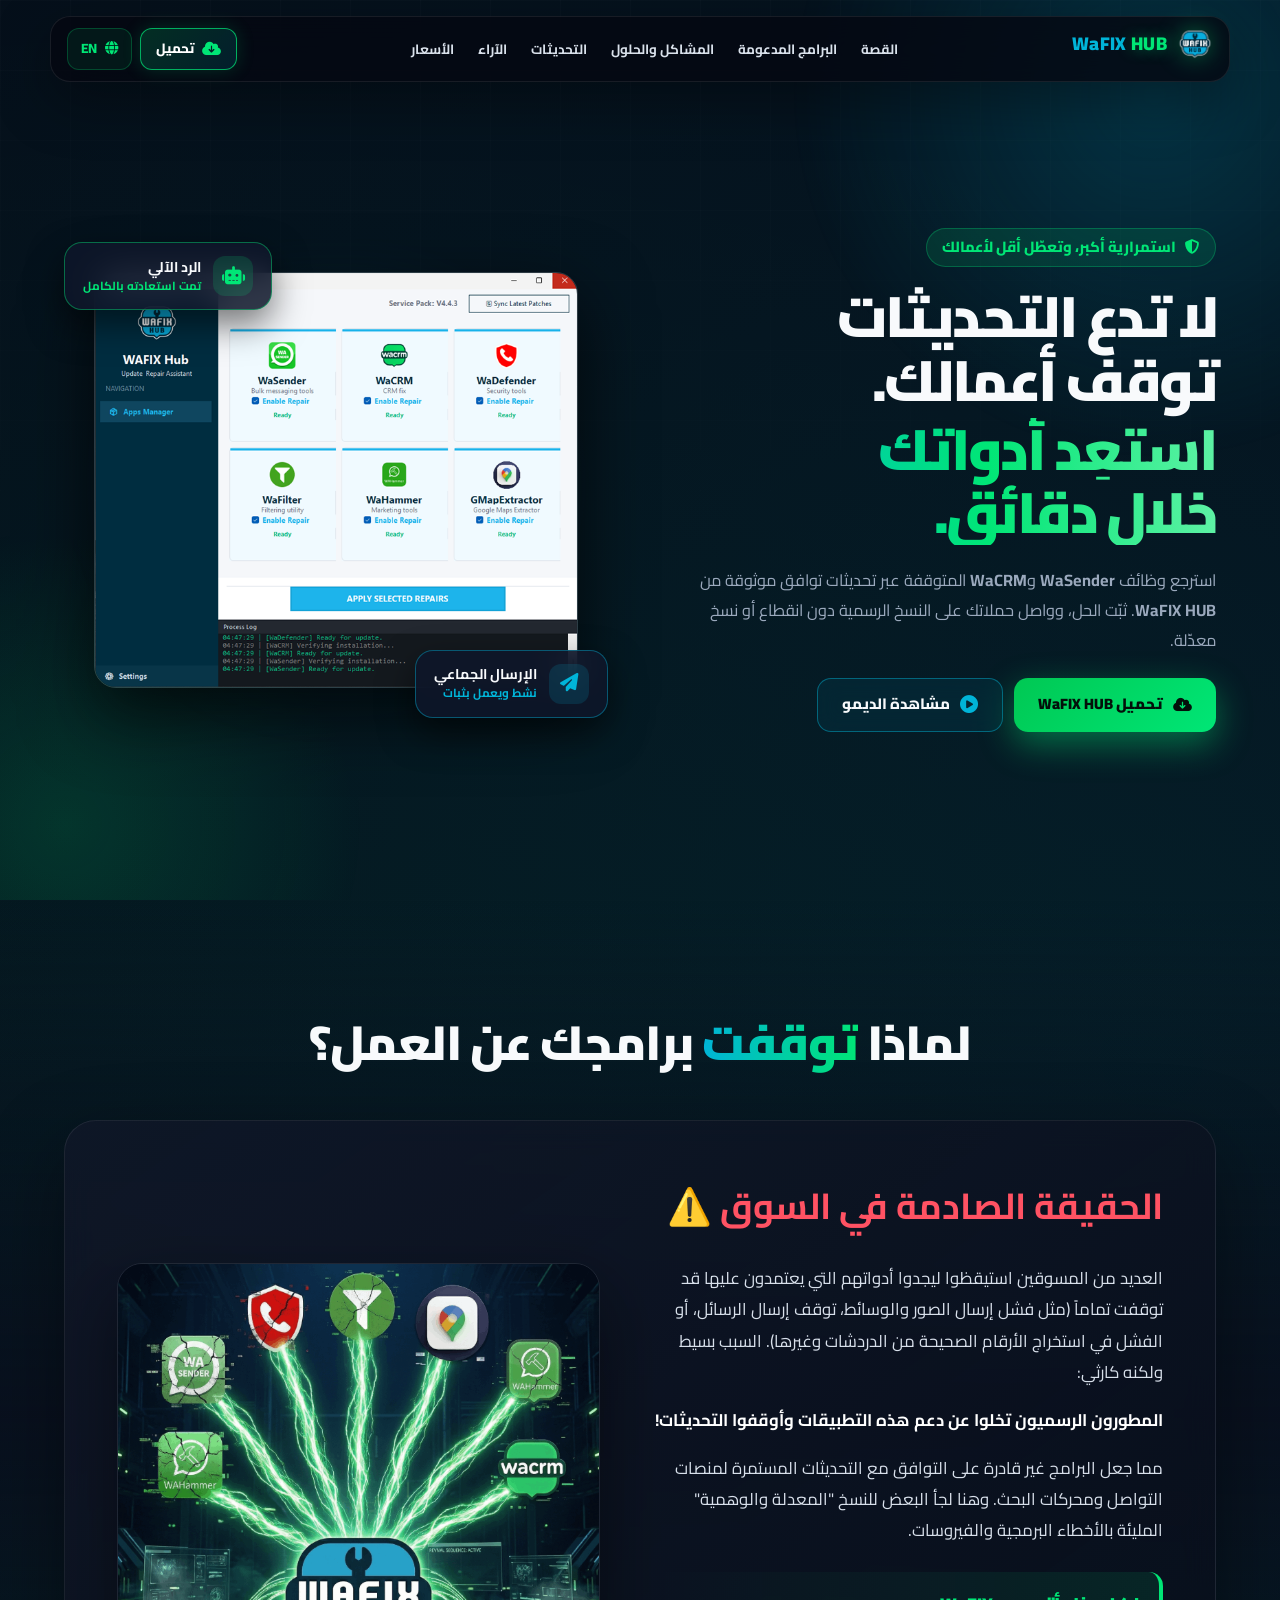
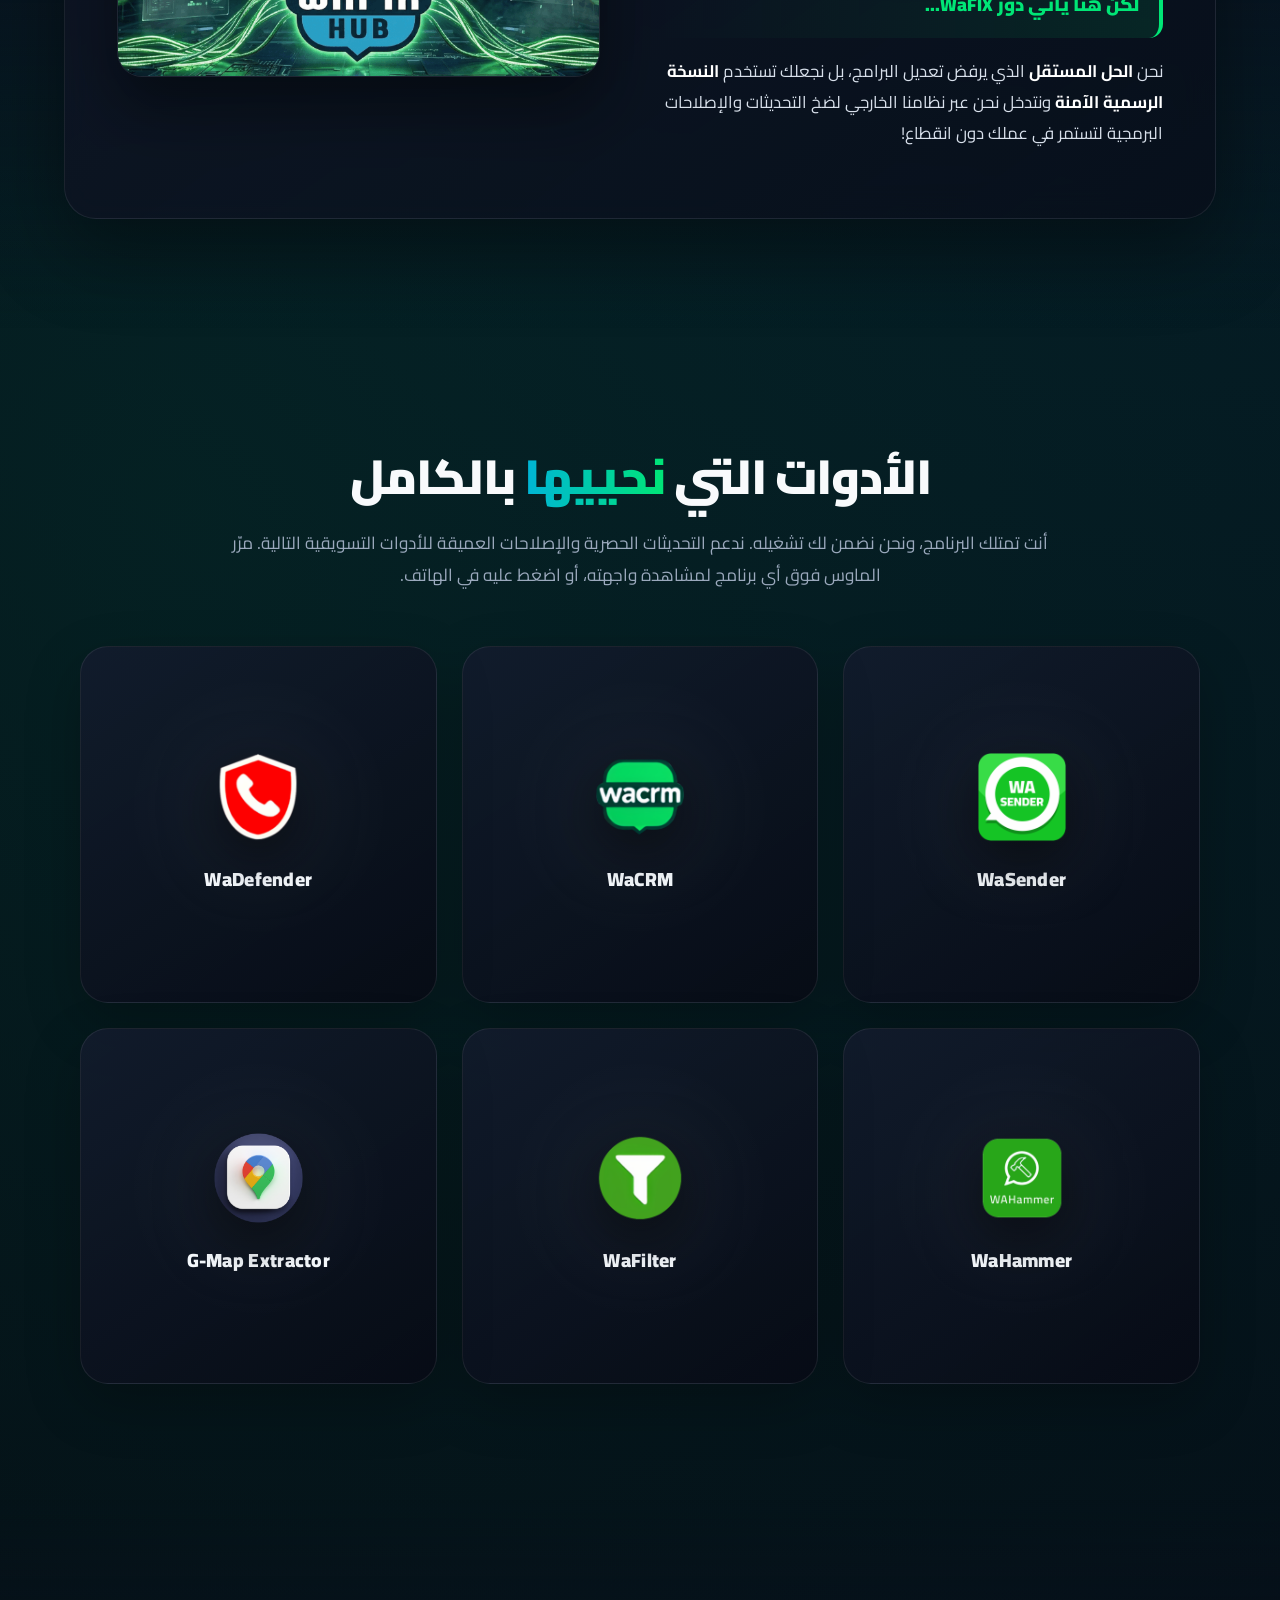
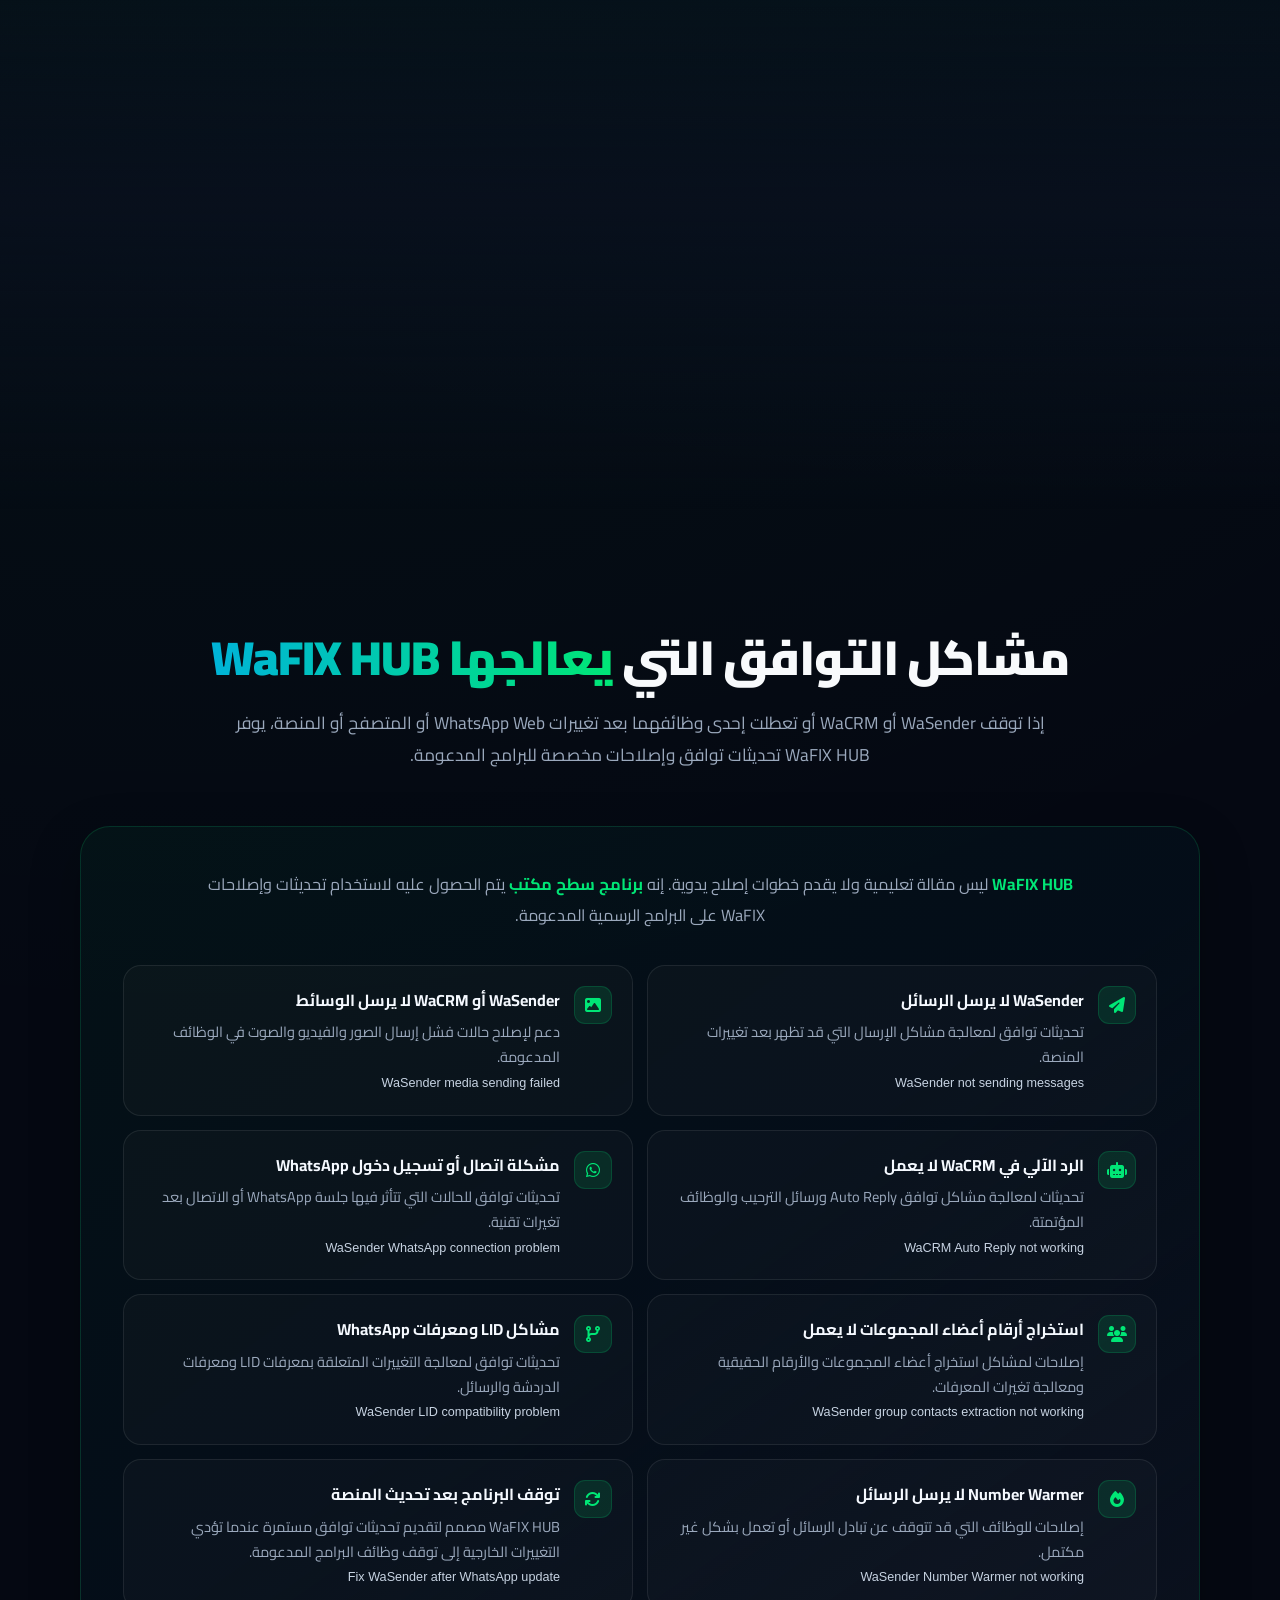
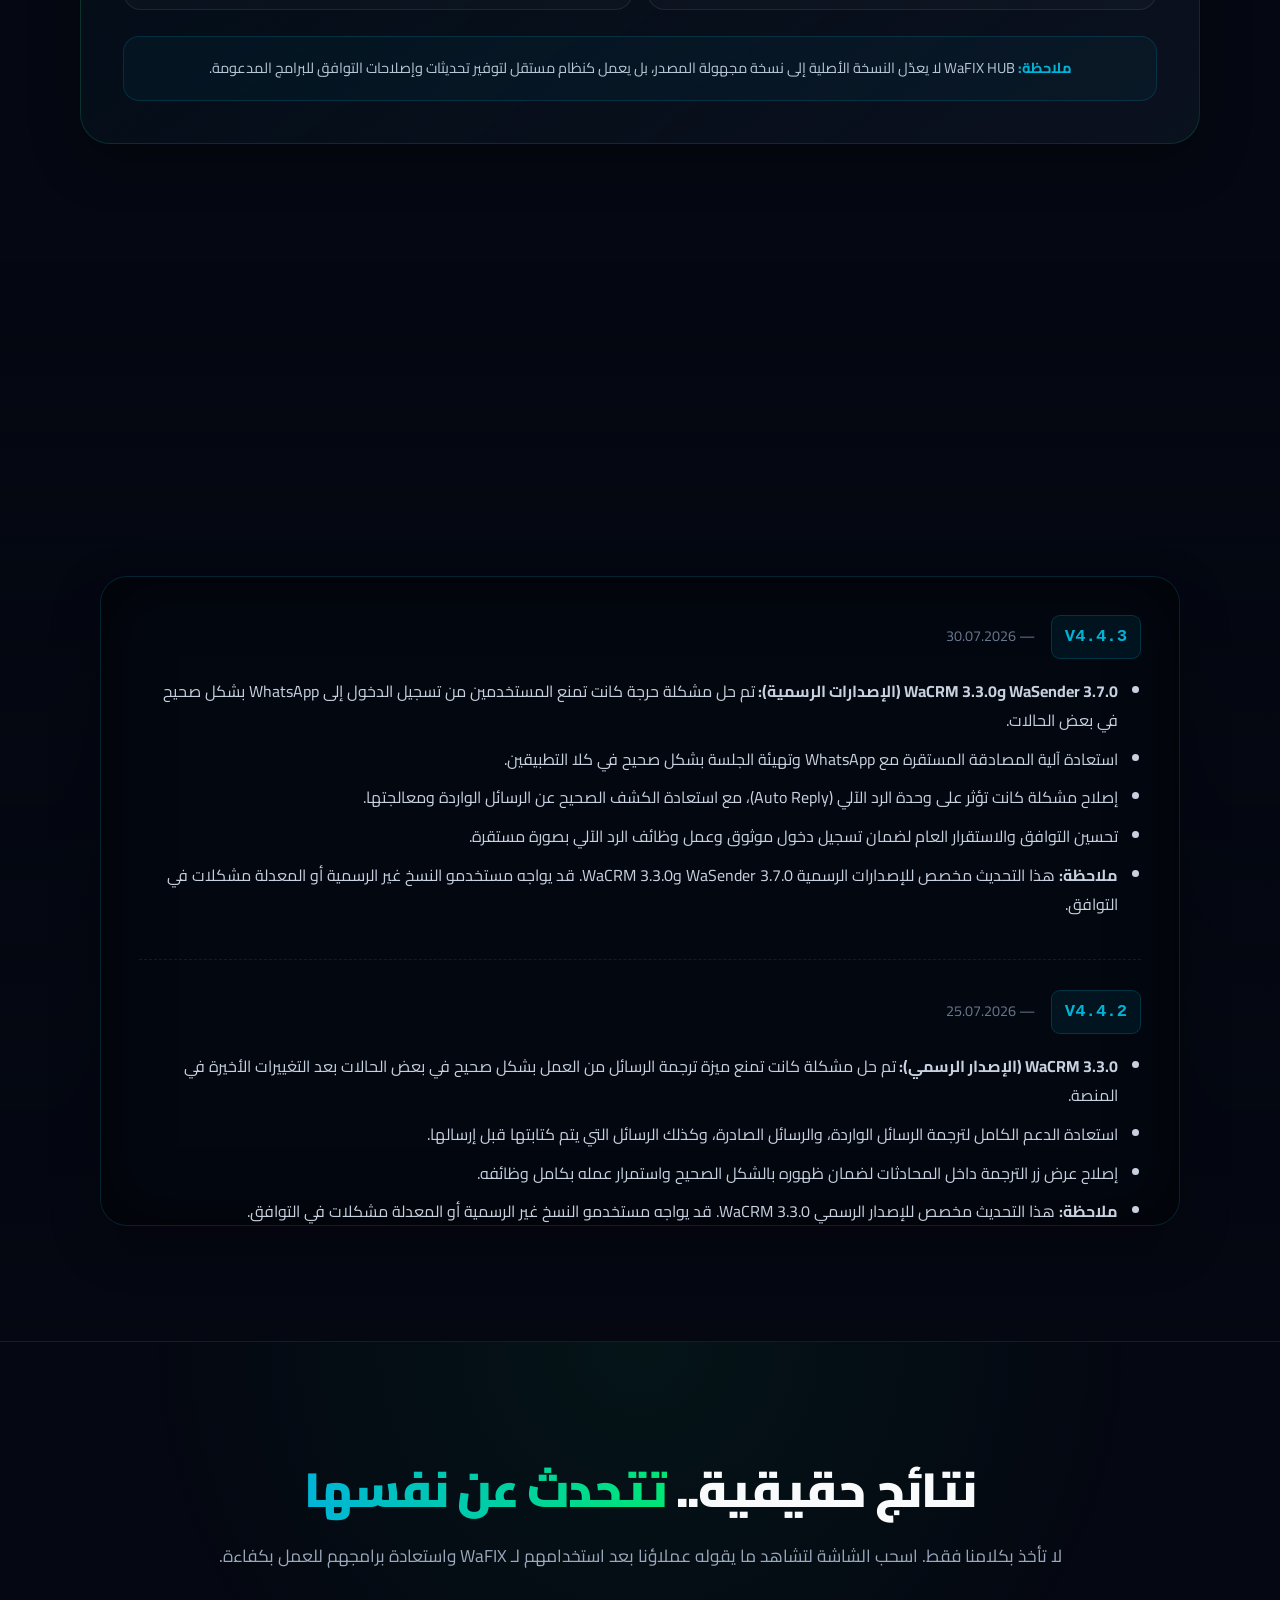
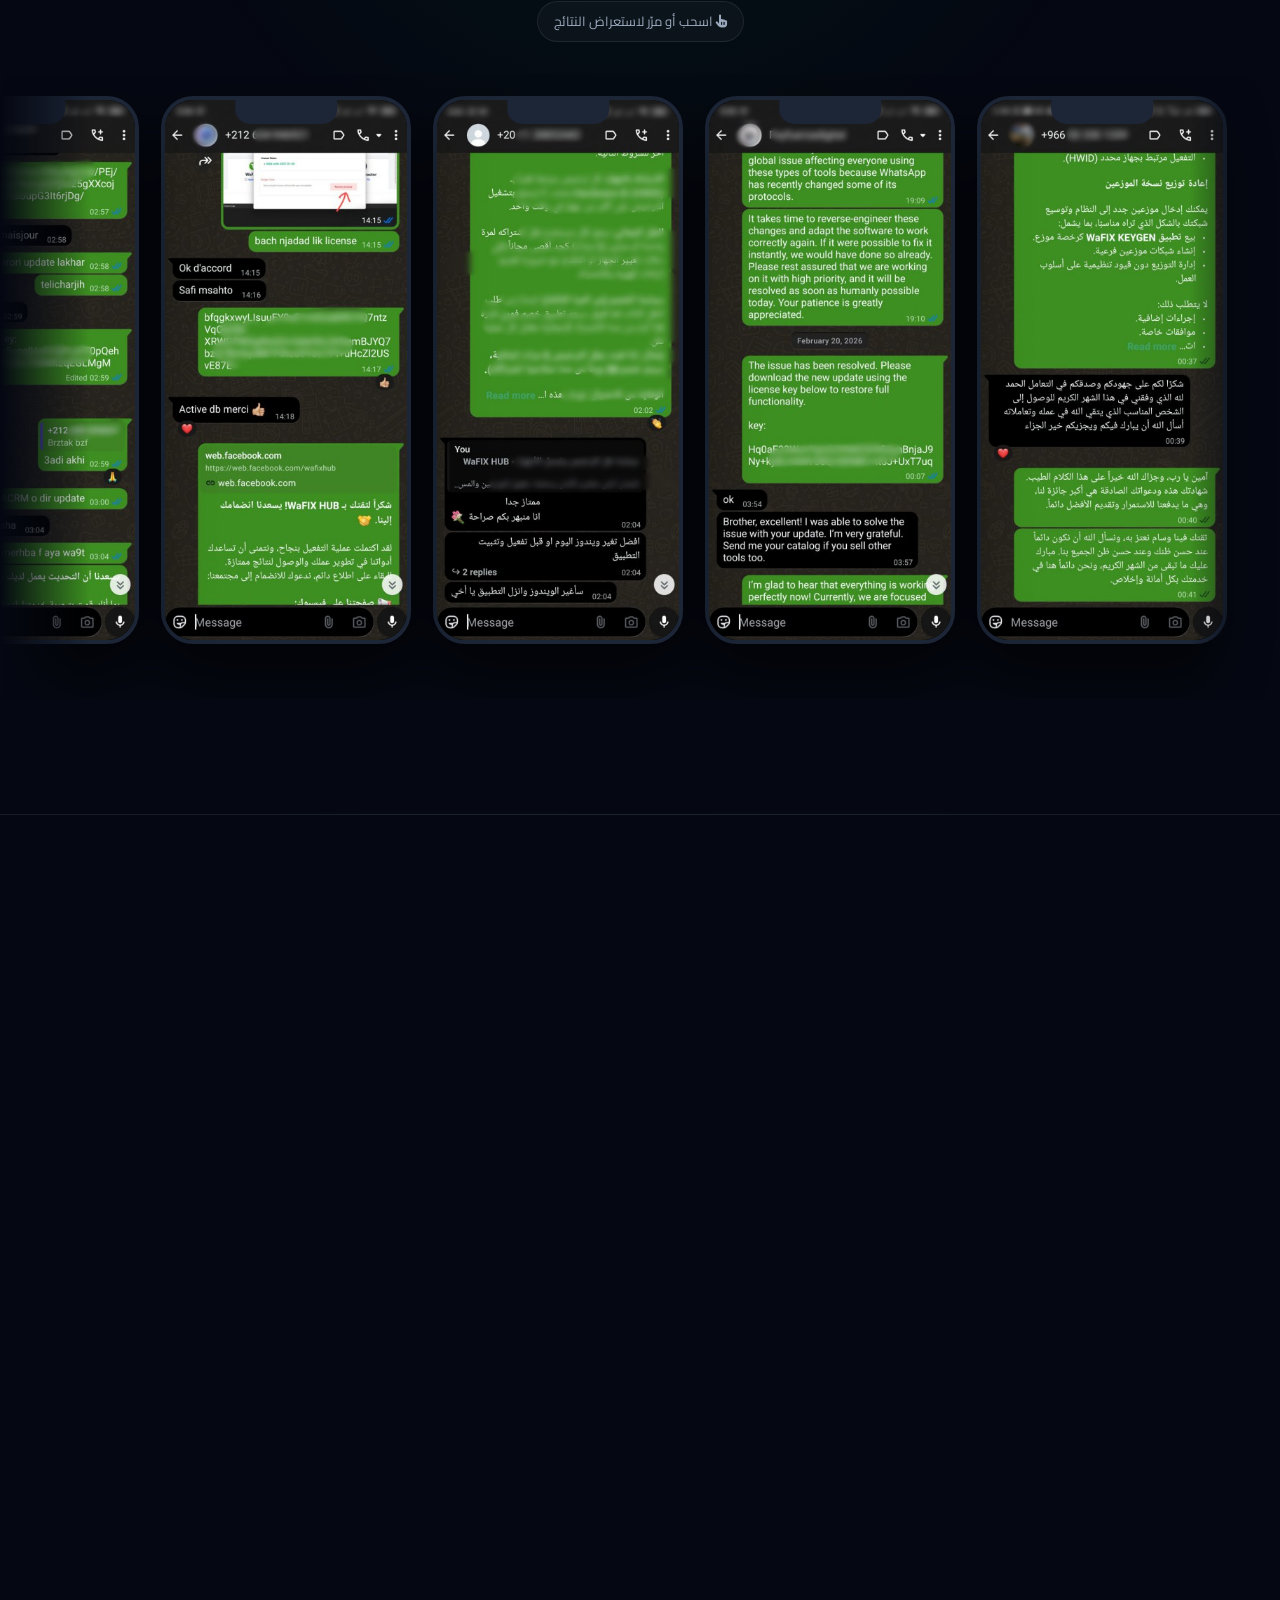
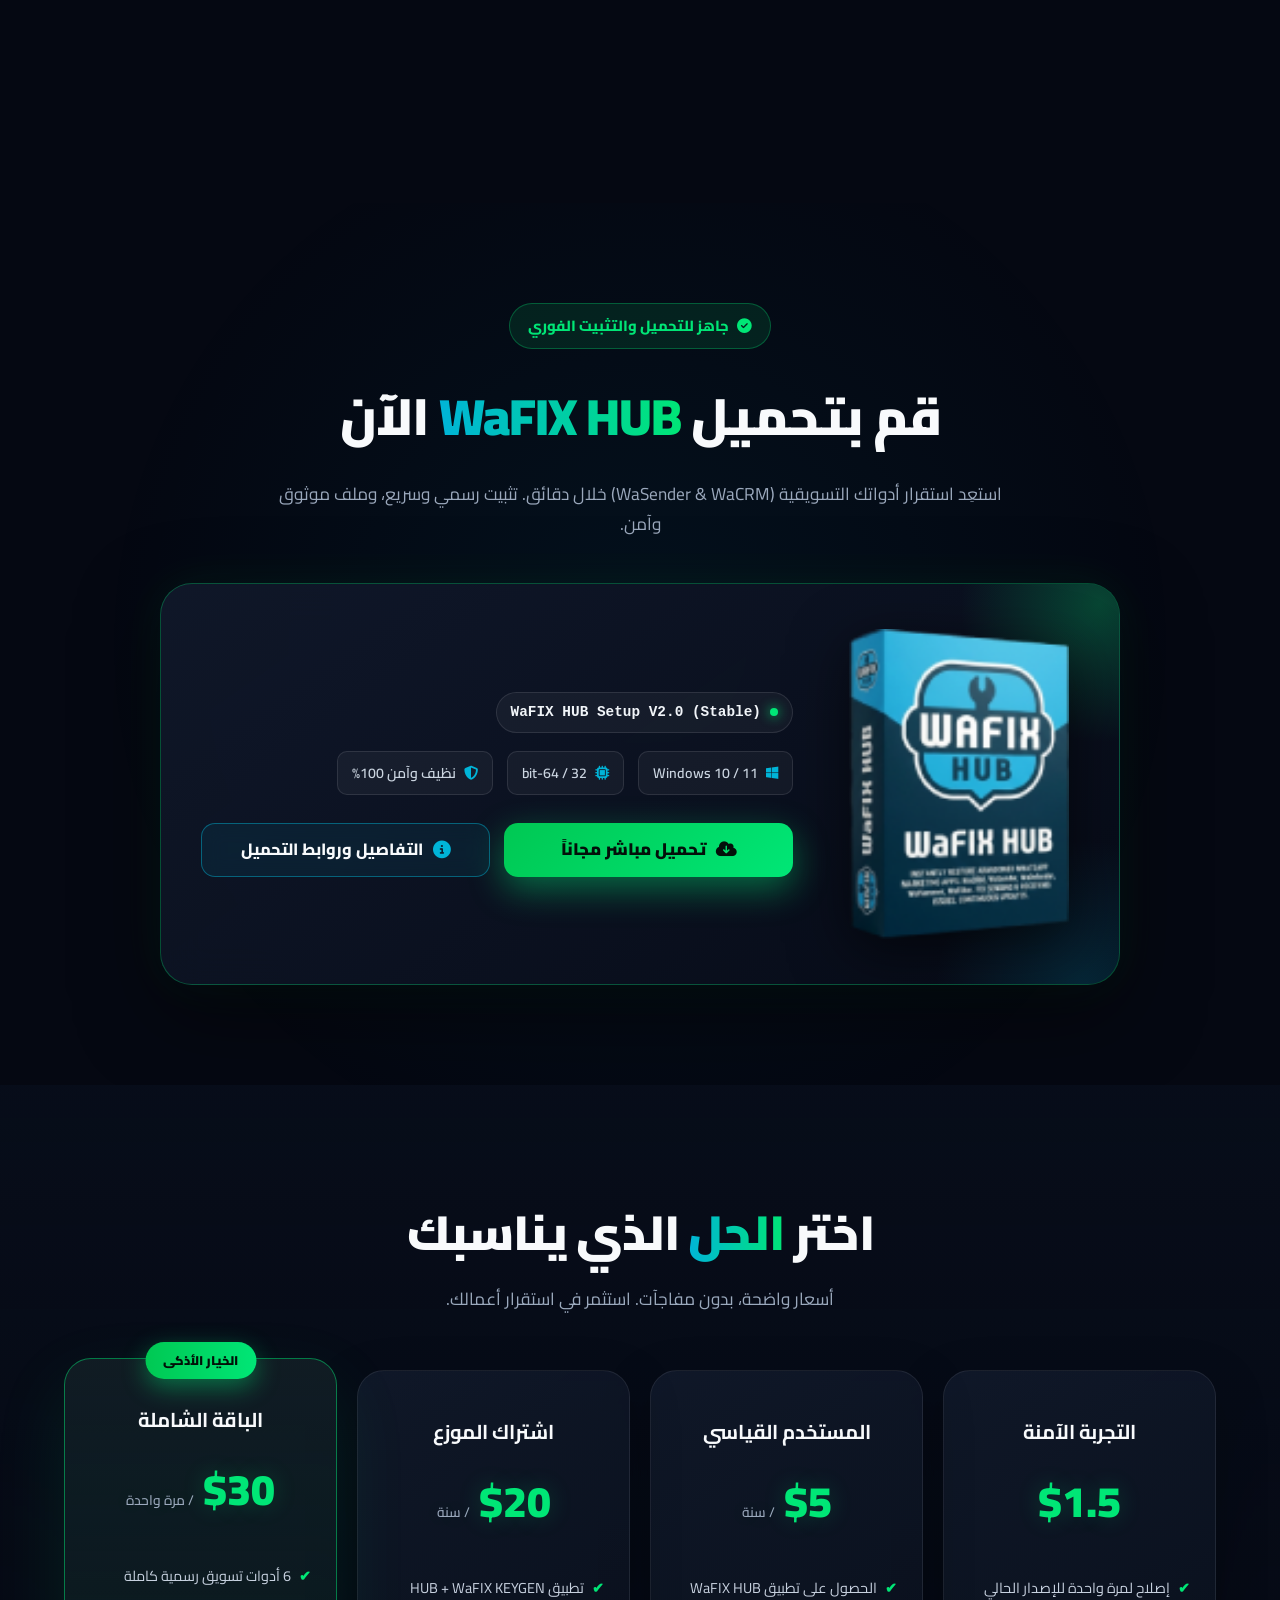
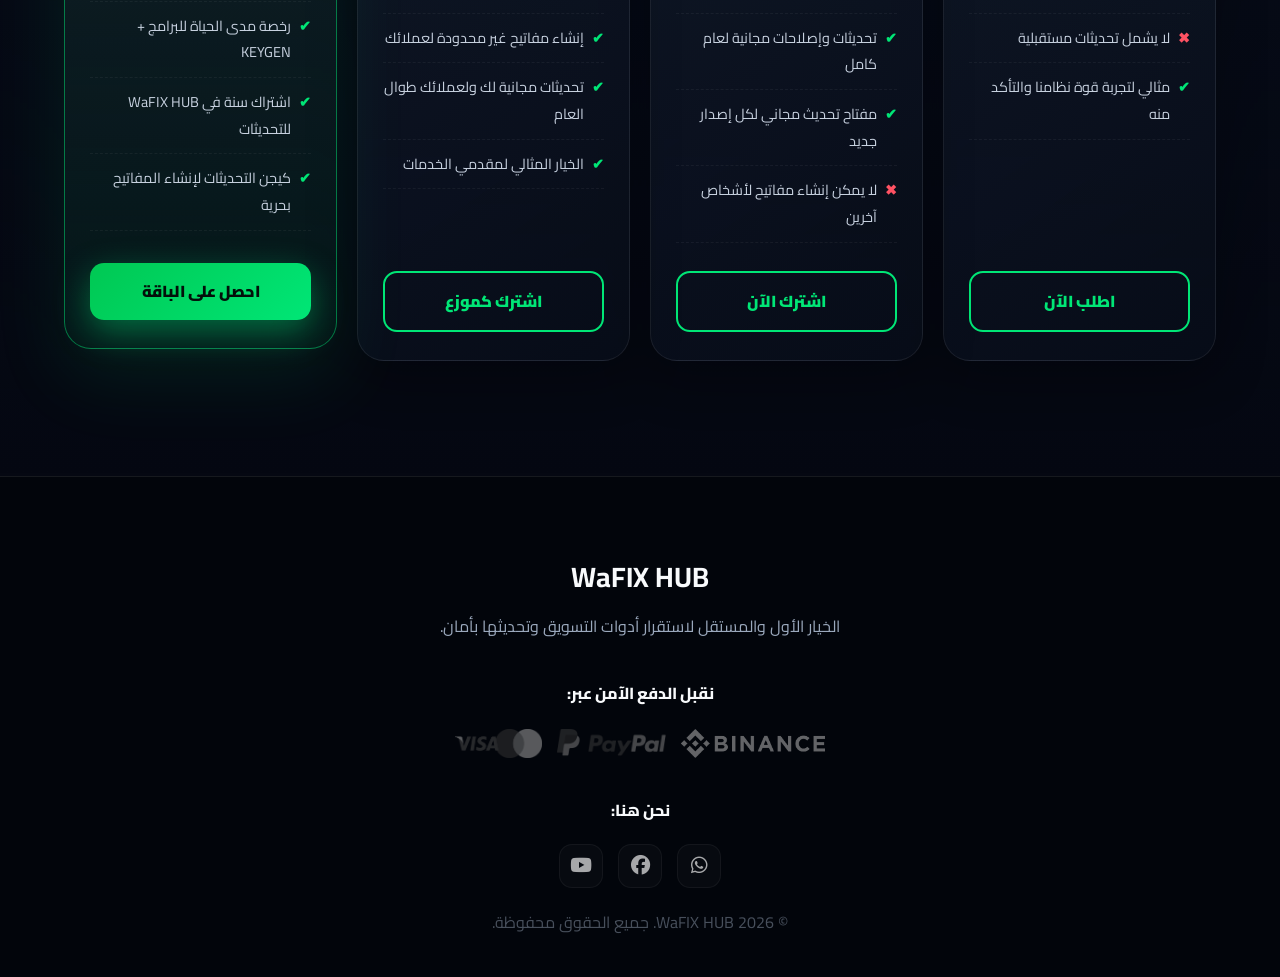
==== commit 20df11c3: "Add files via upload" ====
--- a/index.html
+++ b/index.html
@@ -4461,99 +4461,69 @@
 
             <div class="hero-content reveal active">
 
-                <div class="hero-badge">
-                    نظام متخصص لإصلاح وتحديث أدوات التسويق
+                <div class="hero-badge">
+                    <i class="fa-solid fa-shield-halved"></i>
+                    استمرارية أكبر، وتعطّل أقل لأعمالك
+                </div>
+
+
+                <h1>
+                    لا تدع التحديثات توقف أعمالك.
+                    <span>استعِد أدواتك خلال دقائق.</span>
+                </h1>
+
+
+                <p>
+                    استرجع وظائف <strong>WaSender</strong> و<strong>WaCRM</strong> المتوقفة عبر تحديثات توافق موثوقة من
+                    <strong>WaFIX HUB</strong>. ثبّت الحل، وواصل حملاتك على النسخ الرسمية دون انقطاع أو نسخ معدّلة.
+                </p>
+
+                <div class="hero-actions">
+
+                    <a href="download/" class="btn-primary">
+
+                        <i class="fa-solid fa-cloud-arrow-down"></i>
+
+                        تحميل WaFIX HUB
+
+                    </a>
+
+                    <a href="https://www.youtube.com/watch?v=ELLUUE39INM" class="btn-secondary-cta hero-demo-link"
+                        target="_blank" rel="noopener noreferrer" aria-label="مشاهدة فيديو شرح WaFIX HUB على YouTube">
+
+                        <i class="fa-solid fa-circle-play"></i>
+
+                        مشاهدة الديمو
+
+                    </a>
+
                 </div>
 
-
-                <h1>
-                    لا تتخلص من برامجك المفضلة!
-                    <span>أعدها للحياة</span>
-                    الآن.
-                </h1>
-
-
-                <p>
-
-                    هل توقفت أدوات التسويق الخاصة بك فجأة؟
-
-                    لا تقلق،
-
-                    <strong>WaFIX HUB</strong>
-
-                    هو النظام المستقل الذي يعيد شريان الحياة
-                    للنسخ الرسمية ويمنحك تحديثات مستمرة
-                    لاستقرار أعمالك.
-
-                    يدعم النظام إصلاحات وتحديثات التوافق
-                    لبرامج مثل
-
-                    <strong>WaSender</strong>
-
-                    و
-
-                    <strong>WaCRM</strong>
-
-                    عندما تتوقف بعض وظائفها بعد تغييرات
-                    المنصات أو المتصفح.
-
-                </p>
-
-
-                <!--
-                    Natural query context for search/AI.
-                    Visible to users; not hidden SEO text.
-                -->
-
-                <div class="hero-ai-context">
-
-                    <span>
-                        WaSender not working
-                    </span>
-
-                    <span>
-                        WaCRM not working
-                    </span>
-
-                    <span>
-                        WaSender stopped sending messages
-                    </span>
-
-                    <span>
-                        WaCRM Auto Reply not working
-                    </span>
-
-                </div>
-
-
-                <div class="hero-actions">
-
-                    <a href="#pricing" class="btn-primary" style="font-size:1.05rem;">
-
-                        <i class="fa-solid fa-bolt"></i>
-
-                        تصفح الباقات وانقذ أعمالك
-
-                    </a>
-
-                    <a href="download/" class="btn-secondary-cta">
-
-                        <i class="fa-solid fa-cloud-arrow-down"></i>
-
-                        تحميل WaFIX HUB الآن
-
-                    </a>
-
-                </div>
-
-            </div>
-
-
-            <div class="hero-img reveal active">
-
-                <img src="img/1.png" alt="واجهة برنامج WaFIX HUB لتحديث وإصلاح WaSender وWaCRM">
-
-            </div>
+            </div>
+
+
+            <div class="hero-img reveal active">
+
+                <img class="hero-main-mockup" src="img/1.png"
+                    alt="واجهة برنامج WaFIX HUB لتحديث وإصلاح WaSender وWaCRM">
+
+                <div class="hero-float-card hero-float-card-primary" aria-hidden="true">
+                    <span class="hero-float-icon"><i class="fa-solid fa-robot"></i></span>
+                    <span class="hero-float-copy">
+                        <strong>الرد الآلي</strong>
+                        <small>تمت استعادته بالكامل</small>
+                    </span>
+                </div>
+
+                <div class="hero-float-card hero-float-card-secondary" aria-hidden="true">
+                    <span class="hero-float-icon"><i class="fa-solid fa-paper-plane"></i></span>
+                    <span class="hero-float-copy">
+                        <strong>الإرسال الجماعي</strong>
+                        <small>نشط ويعمل بثبات</small>
+                    </span>
+                </div>
+
+            </div>
 
         </div>
 
@@ -7691,4 +7661,4 @@
 
 </body>
 
-</html>+</html>
--- a/site-ui.css
+++ b/site-ui.css
@@ -1,466 +1,913 @@
-/* Shared WaFIX HUB UI layer
-   Keeps the global header and download actions identical across all routes. */
-
-#main-header {
-    top: 16px;
-    left: 50%;
-    width: min(1180px, calc(100% - 32px));
-    min-height: 66px;
-    padding: 9px 16px;
+/* Shared WaFIX HUB UI layer
+   Keeps the global header and download actions identical across all routes. */
+
+#main-header {
+    top: 16px;
+    left: 50%;
+    width: min(1180px, calc(100% - 32px));
+    min-height: 66px;
+    padding: 9px 16px;
+    display: flex;
+    align-items: center;
+    justify-content: space-between;
+    gap: 16px;
+    box-sizing: border-box;
+    border: 1px solid rgba(255, 255, 255, 0.08);
+    border-radius: 20px;
+    background: rgba(5, 8, 18, 0.82);
+    -webkit-backdrop-filter: blur(22px);
+    backdrop-filter: blur(22px);
+    box-shadow: 0 18px 55px rgba(0, 0, 0, 0.35);
+}
+
+html[lang="ar"] #main-header {
+    font-family: "Cairo", "Segoe UI", Tahoma, Arial, sans-serif;
+}
+
+html[lang="en"] #main-header {
+    font-family: "Inter", "Outfit", "Segoe UI", Tahoma, Arial, sans-serif;
+}
+
+#main-header.scrolled {
+    background: rgba(5, 8, 18, 0.96);
+    border-color: rgba(0, 230, 118, 0.22);
+    box-shadow: 0 20px 60px rgba(0, 0, 0, 0.5);
+}
+
+#main-header .logo {
+    flex: 0 0 auto;
+}
+
+#main-header .logo a {
+    display: inline-flex;
+    align-items: center;
+    gap: 10px;
+    color: inherit;
+    text-decoration: none;
+}
+
+#main-header .logo img {
+    width: auto;
+    height: 36px;
+    flex: 0 0 auto;
+}
+
+#main-header .logo-name {
+    font-size: 1.16rem;
+    line-height: 1;
+    font-weight: 900;
+    letter-spacing: 0.35px;
+    white-space: nowrap;
+}
+
+#main-header .nav-links {
+    position: static;
+    display: flex;
+    flex: 1 1 auto;
+    align-items: center;
+    justify-content: center;
+    gap: 2px;
+    width: auto;
+    padding: 0;
+    background: transparent;
+    border: 0;
+    border-radius: 0;
+    box-shadow: none;
+}
+
+#main-header .nav-links a {
+    min-height: 38px;
+    padding: 8px 10px;
+    display: inline-flex;
+    align-items: center;
+    justify-content: center;
+    gap: 7px;
+    box-sizing: border-box;
+    border: 1px solid transparent;
+    border-radius: 10px;
+    color: #d9e1eb;
+    font-size: 0.84rem;
+    line-height: 1.2;
+    font-weight: 700;
+    white-space: nowrap;
+    text-align: center;
+    text-decoration: none;
+    transform: none;
+    transition: color 0.2s ease, background-color 0.2s ease, border-color 0.2s ease;
+}
+
+#main-header .header-actions {
+    display: inline-flex;
+    flex: 0 0 auto;
+    align-items: center;
+    gap: 8px;
+}
+
+#main-header .btn-header-download,
+#main-header .language-switch,
+#main-header .menu-toggle {
+    min-width: 42px;
+    min-height: 42px;
+    height: 42px;
+    padding: 8px 13px;
+    display: inline-flex;
+    align-items: center;
+    justify-content: center;
+    gap: 8px;
+    box-sizing: border-box;
+    border: 1px solid rgba(0, 230, 118, 0.24);
+    border-radius: 12px;
+    background: rgba(0, 230, 118, 0.07);
+    color: #00e676;
+    font-family: inherit;
+    font-size: 0.84rem;
+    line-height: 1;
+    font-weight: 800;
+    white-space: nowrap;
+    text-decoration: none;
+    box-shadow: none;
+    transform: none;
+    touch-action: manipulation;
+    -webkit-tap-highlight-color: transparent;
+    transition: color 0.2s ease, background-color 0.2s ease, border-color 0.2s ease, box-shadow 0.2s ease;
+}
+
+#main-header .btn-header-download {
+    padding-inline: 15px;
+    border-color: rgba(0, 230, 118, 0.72);
+    background: linear-gradient(135deg, rgba(0, 230, 118, 0.17), rgba(0, 180, 216, 0.13));
+    color: #ffffff;
+    box-shadow: 0 0 18px rgba(0, 230, 118, 0.18);
+}
+
+#main-header .btn-header-download i,
+#main-header .language-switch i {
+    color: #00e676;
+    transform: none;
+}
+
+#main-header .menu-toggle {
+    display: none;
+    padding: 0;
+    color: #ffffff;
+    border-color: rgba(255, 255, 255, 0.12);
+    background: rgba(255, 255, 255, 0.05);
+    cursor: pointer;
+}
+
+#main-header :is(a, button):focus-visible,
+.download-actions a:focus-visible,
+.btn-download-hero:focus-visible,
+.btn-mirror:focus-visible,
+.btn-buy-license:focus-visible {
+    outline: 3px solid rgba(0, 180, 216, 0.72);
+    outline-offset: 3px;
+}
+
+@media (hover: hover) and (pointer: fine) {
+    #main-header .nav-links a:hover {
+        color: #ffffff;
+        border-color: rgba(0, 230, 118, 0.12);
+        background: rgba(0, 230, 118, 0.08);
+        transform: none;
+    }
+
+    #main-header .btn-header-download:hover,
+    #main-header .language-switch:hover,
+    #main-header .menu-toggle:hover {
+        color: #ffffff;
+        border-color: rgba(0, 230, 118, 0.65);
+        background: rgba(0, 230, 118, 0.14);
+        box-shadow: 0 0 22px rgba(0, 230, 118, 0.2);
+        transform: none;
+    }
+
+    #main-header .logo:hover img {
+        transform: scale(1.04);
+    }
+}
+
+/* Glass Floating hero shared by both home-page languages. */
+.hero {
+    min-height: 100svh;
+    padding: 132px 5% 72px;
+    box-sizing: border-box;
+}
+
+.hero .hero-inner {
+    grid-template-columns: minmax(0, 1fr) minmax(390px, 1fr);
+    gap: clamp(46px, 5vw, 72px);
+}
+
+.hero .hero-content {
+    min-width: 0;
+}
+
+.hero .hero-badge {
+    max-width: 100%;
+    margin-bottom: 18px;
+    padding: 8px 15px;
+    box-sizing: border-box;
+    line-height: 1.4;
+    text-align: start;
+}
+
+.hero h1 {
+    max-width: 700px;
+    margin: 0 0 20px;
+    font-size: clamp(2.65rem, 4.45vw, 3.85rem);
+    line-height: 1.12;
+    letter-spacing: -0.045em;
+    text-wrap: balance;
+}
+
+html[lang="en"] .hero h1 {
+    max-width: 660px;
+    font-size: clamp(2.55rem, 4.15vw, 3.7rem);
+}
+
+.hero h1 span {
+    display: block;
+    width: fit-content;
+    max-width: 100%;
+    margin-top: 5px;
+    color: transparent;
+    background: linear-gradient(90deg, #00b4d8 0%, #00e676 58%, #5df2a4 100%);
+    -webkit-background-clip: text;
+    background-clip: text;
+    text-shadow: none;
+}
+
+.hero h1 span::after {
+    display: none;
+}
+
+.hero p {
+    max-width: 670px;
+    margin: 0 0 22px;
+    font-size: 1.02rem;
+    line-height: 1.85;
+}
+
+.hero .hero-ai-context {
+    max-width: 680px;
+    margin: 0 0 26px;
+    gap: 8px;
+}
+
+.hero .hero-ai-context span {
+    min-height: 36px;
+    padding: 7px 11px;
+    display: inline-flex;
+    align-items: center;
+    gap: 7px;
+    box-sizing: border-box;
+    direction: inherit;
+    color: #c8d3df;
+    border-color: rgba(255, 255, 255, 0.1);
+    border-radius: 10px;
+    background: rgba(255, 255, 255, 0.035);
+    font-family: inherit;
+    font-size: 0.76rem;
+    line-height: 1.35;
+    text-align: start;
+}
+
+.hero .hero-ai-context span::before {
+    content: "\2713";
+    flex: 0 0 auto;
+    color: #00e676;
+    font-weight: 900;
+}
+
+.hero .hero-actions {
+    display: flex;
+    align-items: stretch;
+    flex-wrap: wrap;
+    gap: 11px;
+}
+
+.hero .hero-actions a {
+    min-height: 54px;
+    padding: 13px 24px;
+    box-sizing: border-box;
+    font-size: 0.94rem !important;
+    line-height: 1.35;
+    text-align: center;
+    touch-action: manipulation;
+}
+
+.hero .hero-img {
+    position: relative;
+    z-index: 1;
+    width: 100%;
+    max-width: 580px;
+    justify-self: end;
+    padding: 30px;
+    box-sizing: border-box;
+    overflow: visible;
+    border: 0;
+    border-radius: 0;
+    background: transparent;
+    box-shadow: none;
+    animation: none;
+}
+
+html[dir="rtl"] .hero .hero-img {
+    justify-self: start;
+}
+
+.hero .hero-img::before {
+    content: "";
+    position: absolute;
+    inset: 7%;
+    z-index: -1;
+    display: block;
+    border-radius: 34px;
+    background: radial-gradient(circle, rgba(0, 230, 118, 0.2), rgba(0, 180, 216, 0.09) 48%, transparent 74%);
+    filter: blur(38px);
+    opacity: 1;
+}
+
+.hero .hero-img .hero-main-mockup {
+    display: block;
+    width: 100%;
+    height: auto;
+    border: 1px solid rgba(255, 255, 255, 0.16);
+    border-radius: 22px;
+    box-shadow: 0 25px 70px rgba(0, 0, 0, 0.7);
+}
+
+.hero .hero-float-card {
+    position: absolute;
+    z-index: 2;
+    min-width: 190px;
+    padding: 13px 18px;
     display: flex;
     align-items: center;
-    justify-content: space-between;
-    gap: 16px;
+    gap: 12px;
     box-sizing: border-box;
-    border: 1px solid rgba(255, 255, 255, 0.08);
-    border-radius: 20px;
-    background: rgba(5, 8, 18, 0.82);
-    -webkit-backdrop-filter: blur(22px);
-    backdrop-filter: blur(22px);
-    box-shadow: 0 18px 55px rgba(0, 0, 0, 0.35);
-}
-
-html[lang="ar"] #main-header {
-    font-family: "Cairo", "Segoe UI", Tahoma, Arial, sans-serif;
-}
-
-html[lang="en"] #main-header {
-    font-family: "Inter", "Outfit", "Segoe UI", Tahoma, Arial, sans-serif;
-}
-
-#main-header.scrolled {
-    background: rgba(5, 8, 18, 0.96);
-    border-color: rgba(0, 230, 118, 0.22);
-    box-shadow: 0 20px 60px rgba(0, 0, 0, 0.5);
-}
-
-#main-header .logo {
-    flex: 0 0 auto;
-}
-
-#main-header .logo a {
-    display: inline-flex;
-    align-items: center;
-    gap: 10px;
-    color: inherit;
-    text-decoration: none;
-}
-
-#main-header .logo img {
-    width: auto;
-    height: 36px;
-    flex: 0 0 auto;
-}
-
-#main-header .logo-name {
-    font-size: 1.16rem;
-    line-height: 1;
-    font-weight: 900;
-    letter-spacing: 0.35px;
-    white-space: nowrap;
-}
-
-#main-header .nav-links {
-    position: static;
-    display: flex;
-    flex: 1 1 auto;
-    align-items: center;
-    justify-content: center;
-    gap: 2px;
-    width: auto;
-    padding: 0;
-    background: transparent;
-    border: 0;
-    border-radius: 0;
-    box-shadow: none;
-}
-
-#main-header .nav-links a {
-    min-height: 38px;
-    padding: 8px 10px;
+    border: 1px solid rgba(255, 255, 255, 0.16);
+    border-radius: 18px;
+    background: rgba(15, 23, 42, 0.86);
+    box-shadow: 0 15px 35px rgba(0, 0, 0, 0.52);
+    -webkit-backdrop-filter: blur(16px);
+    backdrop-filter: blur(16px);
+    animation: wafixFloatSlow 4s ease-in-out infinite alternate;
+}
+
+.hero .hero-float-card-primary {
+    top: 0;
+    inset-inline-end: 0;
+    border-color: rgba(0, 230, 118, 0.42);
+}
+
+.hero .hero-float-card-secondary {
+    bottom: 0;
+    inset-inline-start: 0;
+    border-color: rgba(0, 180, 216, 0.42);
+    animation-delay: 1.5s;
+}
+
+.hero .hero-float-icon {
+    width: 40px;
+    height: 40px;
+    flex: 0 0 40px;
     display: inline-flex;
     align-items: center;
     justify-content: center;
-    gap: 7px;
-    box-sizing: border-box;
-    border: 1px solid transparent;
-    border-radius: 10px;
-    color: #d9e1eb;
-    font-size: 0.84rem;
-    line-height: 1.2;
+    border-radius: 12px;
+    font-size: 1.15rem;
+}
+
+.hero .hero-float-card-primary .hero-float-icon {
+    color: #00e676;
+    background: rgba(0, 230, 118, 0.15);
+}
+
+.hero .hero-float-card-secondary .hero-float-icon {
+    color: #00b4d8;
+    background: rgba(0, 180, 216, 0.15);
+}
+
+.hero .hero-float-copy {
+    min-width: 0;
+    display: grid;
+    gap: 1px;
+    text-align: start;
+}
+
+.hero .hero-badge::before {
+    display: none;
+}
+
+.hero .hero-badge i {
+    flex: 0 0 auto;
+    color: #00e676;
+}
+
+.hero .hero-float-copy strong {
+    color: #f8fafc;
+    font-size: 0.88rem;
+    line-height: 1.35;
+    white-space: nowrap;
+}
+
+.hero .hero-float-copy small {
+    color: #00e676;
+    font-size: 0.73rem;
     font-weight: 700;
+    line-height: 1.4;
     white-space: nowrap;
-    text-align: center;
-    text-decoration: none;
-    transform: none;
-    transition: color 0.2s ease, background-color 0.2s ease, border-color 0.2s ease;
-}
-
-#main-header .header-actions {
-    display: inline-flex;
-    flex: 0 0 auto;
-    align-items: center;
-    gap: 8px;
-}
-
-#main-header .btn-header-download,
-#main-header .language-switch,
-#main-header .menu-toggle {
-    min-width: 42px;
-    min-height: 42px;
-    height: 42px;
-    padding: 8px 13px;
-    display: inline-flex;
-    align-items: center;
-    justify-content: center;
-    gap: 8px;
-    box-sizing: border-box;
-    border: 1px solid rgba(0, 230, 118, 0.24);
-    border-radius: 12px;
-    background: rgba(0, 230, 118, 0.07);
-    color: #00e676;
-    font-family: inherit;
-    font-size: 0.84rem;
-    line-height: 1;
-    font-weight: 800;
-    white-space: nowrap;
-    text-decoration: none;
-    box-shadow: none;
-    transform: none;
-    touch-action: manipulation;
-    -webkit-tap-highlight-color: transparent;
-    transition: color 0.2s ease, background-color 0.2s ease, border-color 0.2s ease, box-shadow 0.2s ease;
-}
-
-#main-header .btn-header-download {
-    padding-inline: 15px;
-    border-color: rgba(0, 230, 118, 0.72);
-    background: linear-gradient(135deg, rgba(0, 230, 118, 0.17), rgba(0, 180, 216, 0.13));
-    color: #ffffff;
-    box-shadow: 0 0 18px rgba(0, 230, 118, 0.18);
-}
-
-#main-header .btn-header-download i,
-#main-header .language-switch i {
-    color: #00e676;
-    transform: none;
-}
-
-#main-header .menu-toggle {
-    display: none;
-    padding: 0;
-    color: #ffffff;
-    border-color: rgba(255, 255, 255, 0.12);
-    background: rgba(255, 255, 255, 0.05);
-    cursor: pointer;
-}
-
-#main-header :is(a, button):focus-visible,
-.download-actions a:focus-visible,
-.btn-download-hero:focus-visible,
-.btn-mirror:focus-visible,
-.btn-buy-license:focus-visible {
-    outline: 3px solid rgba(0, 180, 216, 0.72);
-    outline-offset: 3px;
-}
-
-@media (hover: hover) and (pointer: fine) {
-    #main-header .nav-links a:hover {
-        color: #ffffff;
-        border-color: rgba(0, 230, 118, 0.12);
-        background: rgba(0, 230, 118, 0.08);
-        transform: none;
-    }
-
-    #main-header .btn-header-download:hover,
-    #main-header .language-switch:hover,
-    #main-header .menu-toggle:hover {
-        color: #ffffff;
-        border-color: rgba(0, 230, 118, 0.65);
-        background: rgba(0, 230, 118, 0.14);
-        box-shadow: 0 0 22px rgba(0, 230, 118, 0.2);
-        transform: none;
-    }
-
-    #main-header .logo:hover img {
-        transform: scale(1.04);
-    }
-}
-
-/* Refined download block shared by the Arabic and English home pages. */
-.download-section .download-card {
-    isolation: isolate;
-    border-color: rgba(0, 230, 118, 0.3);
-    background: linear-gradient(145deg, rgba(16, 24, 42, 0.96), rgba(7, 12, 24, 0.92));
-    box-shadow: 0 28px 80px rgba(0, 0, 0, 0.5), 0 0 48px rgba(0, 230, 118, 0.08);
-}
-
-.download-section .download-card::after {
-    content: "";
-    position: absolute;
-    inset-inline-start: -120px;
-    bottom: -160px;
-    width: 310px;
-    height: 310px;
-    border-radius: 50%;
-    background: radial-gradient(circle, rgba(0, 180, 216, 0.16), transparent 68%);
-    pointer-events: none;
-    z-index: -1;
-}
-
-.download-section .download-card-content {
-    gap: 46px;
-}
-
-.download-section .download-info {
-    min-width: 0;
-}
-
-.download-section .download-version-tag,
-.download-section .download-specs span {
-    border-color: rgba(255, 255, 255, 0.1);
-    background: rgba(255, 255, 255, 0.045);
-}
-
-.download-section .download-actions a {
-    min-height: 54px;
-    padding: 13px 20px;
-    box-sizing: border-box;
-    line-height: 1.4;
-    touch-action: manipulation;
-    -webkit-tap-highlight-color: transparent;
-}
-
-.download-section .download-actions .btn-primary,
-.download-section .download-actions .btn-secondary-cta {
-    flex: 1 1 220px;
-}
-
-.btn-download-hero,
-.btn-mirror,
-.btn-buy-license {
-    touch-action: manipulation;
-    -webkit-tap-highlight-color: transparent;
-}
-
-@media (max-width: 1060px) {
-    #main-header {
-        top: 10px;
-        width: min(720px, calc(100% - 24px));
-    }
-
-    #main-header .menu-toggle {
-        display: inline-flex;
-    }
-
-    #main-header .nav-links {
-        position: absolute;
-        top: calc(100% + 10px);
-        inset-inline: 0;
-        width: 100%;
-        max-height: calc(100vh - 100px);
-        padding: 12px;
-        display: none;
-        flex-direction: column;
-        align-items: stretch;
-        gap: 4px;
-        overflow-y: auto;
-        overscroll-behavior: contain;
-        border: 1px solid rgba(255, 255, 255, 0.09);
+}
+
+.hero .hero-float-card-secondary .hero-float-copy small {
+    color: #00b4d8;
+}
+
+@keyframes wafixFloatSlow {
+    from {
+        transform: translateY(0);
+    }
+
+    to {
+        transform: translateY(-12px);
+    }
+}
+
+/* Refined download block shared by the Arabic and English home pages. */
+.download-section .download-card {
+    isolation: isolate;
+    border-color: rgba(0, 230, 118, 0.3);
+    background: linear-gradient(145deg, rgba(16, 24, 42, 0.96), rgba(7, 12, 24, 0.92));
+    box-shadow: 0 28px 80px rgba(0, 0, 0, 0.5), 0 0 48px rgba(0, 230, 118, 0.08);
+}
+
+.download-section .download-card::after {
+    content: "";
+    position: absolute;
+    inset-inline-start: -120px;
+    bottom: -160px;
+    width: 310px;
+    height: 310px;
+    border-radius: 50%;
+    background: radial-gradient(circle, rgba(0, 180, 216, 0.16), transparent 68%);
+    pointer-events: none;
+    z-index: -1;
+}
+
+.download-section .download-card-content {
+    gap: 46px;
+}
+
+.download-section .download-info {
+    min-width: 0;
+}
+
+.download-section .download-version-tag,
+.download-section .download-specs span {
+    border-color: rgba(255, 255, 255, 0.1);
+    background: rgba(255, 255, 255, 0.045);
+}
+
+.download-section .download-actions a {
+    min-height: 54px;
+    padding: 13px 20px;
+    box-sizing: border-box;
+    line-height: 1.4;
+    touch-action: manipulation;
+    -webkit-tap-highlight-color: transparent;
+}
+
+.download-section .download-actions .btn-primary,
+.download-section .download-actions .btn-secondary-cta {
+    flex: 1 1 220px;
+}
+
+.btn-download-hero,
+.btn-mirror,
+.btn-buy-license {
+    touch-action: manipulation;
+    -webkit-tap-highlight-color: transparent;
+}
+
+@media (max-width: 1060px) {
+    #main-header {
+        top: 10px;
+        width: min(720px, calc(100% - 24px));
+    }
+
+    #main-header .menu-toggle {
+        display: inline-flex;
+    }
+
+    #main-header .nav-links {
+        position: absolute;
+        top: calc(100% + 10px);
+        inset-inline: 0;
+        width: 100%;
+        max-height: calc(100vh - 100px);
+        padding: 12px;
+        display: none;
+        flex-direction: column;
+        align-items: stretch;
+        gap: 4px;
+        overflow-y: auto;
+        overscroll-behavior: contain;
+        border: 1px solid rgba(255, 255, 255, 0.09);
+        border-radius: 18px;
+        background: rgba(5, 8, 18, 0.98);
+        box-shadow: 0 24px 65px rgba(0, 0, 0, 0.62);
+        -webkit-backdrop-filter: blur(24px);
+        backdrop-filter: blur(24px);
+    }
+
+    #main-header .nav-links.active {
+        display: flex;
+    }
+
+    #main-header .nav-links a {
+        width: 100%;
+        min-height: 46px;
+        padding: 11px 14px;
+        font-size: 0.93rem;
+        white-space: normal;
+    }
+
+    .hero {
+        min-height: auto;
+        padding: 118px 5% 72px;
+        text-align: center;
+    }
+
+    .hero .hero-inner {
+        grid-template-columns: minmax(0, 1fr);
+        gap: 40px;
+    }
+
+    .hero .hero-content {
+        width: min(780px, 100%);
+        margin-inline: auto;
+    }
+
+    .hero h1,
+    html[lang="en"] .hero h1,
+    .hero p,
+    .hero .hero-ai-context {
+        margin-inline: auto;
+    }
+
+    .hero h1 span {
+        margin-inline: auto;
+    }
+
+    .hero .hero-ai-context,
+    .hero .hero-actions {
+        justify-content: center;
+    }
+
+    .hero .hero-img,
+    html[dir="rtl"] .hero .hero-img {
+        max-width: 620px;
+        margin: 0 auto;
+        justify-self: center;
+    }
+}
+
+@media (max-width: 600px) {
+    #main-header {
+        width: calc(100% - 20px);
+        min-height: 64px;
+        padding: 8px 10px;
+        gap: 10px;
+        border-radius: 17px;
+    }
+
+    #main-header .logo a {
+        gap: 7px;
+    }
+
+    #main-header .logo img {
+        height: 32px;
+    }
+
+    #main-header .logo-name {
+        font-size: 1rem;
+    }
+
+    #main-header .header-actions {
+        gap: 6px;
+    }
+
+    #main-header .btn-header-download,
+    #main-header .language-switch,
+    #main-header .menu-toggle {
+        width: 40px;
+        min-width: 40px;
+        height: 40px;
+        min-height: 40px;
+        padding: 0;
+        border-radius: 11px;
+    }
+
+    #main-header .btn-header-download span,
+    #main-header .language-switch span {
+        display: none;
+    }
+
+    .hero {
+        padding: 106px 16px 58px;
+    }
+
+    .hero .hero-inner {
+        gap: 30px;
+    }
+
+    .hero .hero-badge {
+        width: fit-content;
+        max-width: 100%;
+        margin: 0 auto 17px;
+        padding: 7px 12px;
+        font-size: 0.78rem;
+        line-height: 1.45;
+        text-align: center;
+    }
+
+    .hero h1,
+    html[lang="en"] .hero h1 {
+        margin-bottom: 17px;
+        font-size: clamp(2.1rem, 9.8vw, 2.75rem);
+        line-height: 1.12;
+        letter-spacing: -0.035em;
+    }
+
+    html[lang="en"] .hero h1 {
+        font-size: clamp(2rem, 9.2vw, 2.6rem);
+    }
+
+    .hero p {
+        margin-bottom: 19px;
+        font-size: 0.94rem;
+        line-height: 1.75;
+    }
+
+    .hero .hero-ai-context {
+        width: 100%;
+        margin-bottom: 21px;
+        display: grid;
+        grid-template-columns: repeat(2, minmax(0, 1fr));
+        gap: 7px;
+    }
+
+    .hero .hero-ai-context span {
+        width: 100%;
+        min-height: 44px;
+        padding: 7px 8px;
+        justify-content: center;
+        font-size: 0.7rem;
+        text-align: center;
+    }
+
+    .hero .hero-ai-context span:last-child {
+        grid-column: 1 / -1;
+    }
+
+    .hero .hero-actions {
+        width: 100%;
+        flex-direction: column;
+        gap: 9px;
+    }
+
+    .hero .hero-actions a {
+        width: 100%;
+        min-height: 53px;
+        padding: 12px 15px;
+        font-size: 0.9rem !important;
+    }
+
+    .hero .hero-img,
+    html[dir="rtl"] .hero .hero-img {
+        padding: 22px 12px 26px;
+        border-radius: 0;
+        animation: none;
+    }
+
+    .hero .hero-img .hero-main-mockup {
         border-radius: 18px;
-        background: rgba(5, 8, 18, 0.98);
-        box-shadow: 0 24px 65px rgba(0, 0, 0, 0.62);
-        -webkit-backdrop-filter: blur(24px);
-        backdrop-filter: blur(24px);
-    }
-
-    #main-header .nav-links.active {
-        display: flex;
-    }
-
-    #main-header .nav-links a {
-        width: 100%;
-        min-height: 46px;
-        padding: 11px 14px;
-        font-size: 0.93rem;
-        white-space: normal;
-    }
-}
-
-@media (max-width: 600px) {
-    #main-header {
-        width: calc(100% - 20px);
-        min-height: 64px;
-        padding: 8px 10px;
-        gap: 10px;
-        border-radius: 17px;
-    }
-
-    #main-header .logo a {
-        gap: 7px;
-    }
-
-    #main-header .logo img {
-        height: 32px;
-    }
-
-    #main-header .logo-name {
+    }
+
+    .hero .hero-float-card {
+        min-width: 168px;
+        padding: 10px 12px;
+        gap: 9px;
+        border-radius: 14px;
+    }
+
+    .hero .hero-float-icon {
+        width: 34px;
+        height: 34px;
+        flex-basis: 34px;
+        border-radius: 10px;
         font-size: 1rem;
     }
 
-    #main-header .header-actions {
-        gap: 6px;
-    }
-
+    .hero .hero-float-copy strong {
+        font-size: 0.78rem;
+    }
+
+    .hero .hero-float-copy small {
+        font-size: 0.65rem;
+    }
+
+    .download-section {
+        padding-inline: 16px;
+    }
+
+    .download-section .download-title {
+        font-size: clamp(1.85rem, 9vw, 2.35rem);
+        line-height: 1.3;
+    }
+
+    .download-section .download-subtitle {
+        margin-bottom: 30px;
+        font-size: 0.96rem;
+        line-height: 1.8;
+    }
+
+    .download-section .download-card {
+        padding: 28px 18px;
+        border-radius: 24px;
+    }
+
+    .download-section .download-card-content {
+        gap: 24px;
+    }
+
+    .download-section .download-box-img img {
+        max-width: 145px;
+    }
+
+    .download-section .download-version-tag {
+        max-width: 100%;
+        justify-content: center;
+        font-size: 0.78rem;
+        line-height: 1.45;
+        white-space: normal;
+    }
+
+    .download-section .download-specs {
+        gap: 8px;
+    }
+
+    .download-section .download-specs span {
+        padding: 8px 10px;
+        font-size: 0.8rem;
+    }
+
+    .download-section .download-actions {
+        gap: 10px;
+    }
+
+    .download-section .download-actions a {
+        width: 100%;
+        min-height: 54px;
+        padding: 12px 14px;
+        font-size: 0.9rem !important;
+    }
+
+    .download-section .download-actions .btn-primary,
+    .download-section .download-actions .btn-secondary-cta {
+        flex: 0 0 auto;
+    }
+
+    .main-download-card .btn-download-hero,
+    .main-download-card .btn-mirror,
+    .license-notice .btn-buy-license {
+        width: 100%;
+        min-height: 54px;
+        box-sizing: border-box;
+        justify-content: center;
+    }
+}
+
+@media (max-width: 360px) {
+    #main-header {
+        padding-inline: 8px;
+        gap: 8px;
+    }
+
+    #main-header .logo a {
+        gap: 5px;
+    }
+
+    #main-header .logo img {
+        height: 28px;
+    }
+
+    #main-header .logo-name {
+        font-size: 0.88rem;
+    }
+
+    #main-header .header-actions {
+        gap: 5px;
+    }
+
     #main-header .btn-header-download,
     #main-header .language-switch,
     #main-header .menu-toggle {
-        width: 40px;
-        min-width: 40px;
-        height: 40px;
-        min-height: 40px;
-        padding: 0;
-        border-radius: 11px;
-    }
-
-    #main-header .btn-header-download span,
-    #main-header .language-switch span {
-        display: none;
-    }
-
-    .download-section {
-        padding-inline: 16px;
-    }
-
-    .download-section .download-title {
-        font-size: clamp(1.85rem, 9vw, 2.35rem);
-        line-height: 1.3;
-    }
-
-    .download-section .download-subtitle {
-        margin-bottom: 30px;
-        font-size: 0.96rem;
-        line-height: 1.8;
-    }
-
-    .download-section .download-card {
-        padding: 28px 18px;
-        border-radius: 24px;
-    }
-
-    .download-section .download-card-content {
-        gap: 24px;
-    }
-
-    .download-section .download-box-img img {
-        max-width: 145px;
-    }
-
-    .download-section .download-version-tag {
-        max-width: 100%;
-        justify-content: center;
-        font-size: 0.78rem;
-        line-height: 1.45;
-        white-space: normal;
-    }
-
-    .download-section .download-specs {
-        gap: 8px;
-    }
-
-    .download-section .download-specs span {
-        padding: 8px 10px;
-        font-size: 0.8rem;
-    }
-
-    .download-section .download-actions {
-        gap: 10px;
-    }
-
-    .download-section .download-actions a {
-        width: 100%;
-        min-height: 54px;
-        padding: 12px 14px;
-        font-size: 0.9rem !important;
-    }
-
-    .download-section .download-actions .btn-primary,
-    .download-section .download-actions .btn-secondary-cta {
-        flex: 0 0 auto;
-    }
-
-    .main-download-card .btn-download-hero,
-    .main-download-card .btn-mirror,
-    .license-notice .btn-buy-license {
-        width: 100%;
-        min-height: 54px;
-        box-sizing: border-box;
-        justify-content: center;
+        width: 38px;
+        min-width: 38px;
+        height: 38px;
+        min-height: 38px;
+    }
+
+    .hero .hero-img,
+    html[dir="rtl"] .hero .hero-img {
+        padding-inline: 8px;
+    }
+
+    .hero .hero-float-card {
+        min-width: 154px;
+        padding: 9px 10px;
+    }
+
+    .hero .hero-float-copy strong {
+        font-size: 0.72rem;
+    }
+
+    .hero .hero-float-copy small {
+        font-size: 0.59rem;
+    }
+}
+
+@media (prefers-reduced-motion: reduce) {
+    .hero .hero-float-card {
+        animation: none;
     }
 }
 
 /* Touchscreens should not retain desktop hover transforms after a tap. */
-@media (hover: none), (pointer: coarse) {
-    #main-header .logo:hover img,
-    #main-header .nav-links a:hover,
-    #main-header .btn-header-download:hover,
-    #main-header .language-switch:hover,
-    #main-header .menu-toggle:hover,
-    .btn-primary:hover,
-    .btn-secondary-cta:hover,
-    .btn-download-hero:hover,
-    .btn-mirror:hover,
-    .btn-buy-license:hover {
-        transform: none !important;
-        filter: none !important;
-    }
-
-    #main-header .btn-header-download:hover {
-        border-color: rgba(0, 230, 118, 0.72);
-        background: linear-gradient(135deg, rgba(0, 230, 118, 0.17), rgba(0, 180, 216, 0.13));
-        box-shadow: 0 0 18px rgba(0, 230, 118, 0.18);
-    }
-
-    #main-header .language-switch:hover,
-    #main-header .menu-toggle:hover {
-        box-shadow: none;
-    }
-
-    .tool-card:hover:not(.preview-active) {
-        transform: none !important;
-        border-color: rgba(255, 255, 255, 0.08) !important;
-        box-shadow: none !important;
-    }
-
-    .tool-card:hover:not(.preview-active)::before,
-    .tool-card:hover:not(.preview-active)::after {
-        opacity: 0 !important;
-    }
-
-    .tool-card:hover:not(.preview-active) .card-front {
-        opacity: 1 !important;
-        transform: none !important;
-        filter: none !important;
-    }
-
-    .tool-card:hover:not(.preview-active) .card-front img {
-        transform: none !important;
-    }
-
-    .tool-card:hover:not(.preview-active) .card-hover-img {
-        opacity: 0 !important;
-        transform: scale(1.18) !important;
-    }
-}
-
-@media (prefers-reduced-motion: reduce) {
-    #main-header *,
-    .download-section .download-actions a,
-    .btn-download-hero,
-    .btn-mirror,
-    .btn-buy-license {
-        transition-duration: 0.01ms !important;
-        animation-duration: 0.01ms !important;
-        animation-iteration-count: 1 !important;
-    }
-}
+@media (hover: none), (pointer: coarse) {
+    #main-header .logo:hover img,
+    #main-header .nav-links a:hover,
+    #main-header .btn-header-download:hover,
+    #main-header .language-switch:hover,
+    #main-header .menu-toggle:hover,
+    .btn-primary:hover,
+    .btn-secondary-cta:hover,
+    .btn-download-hero:hover,
+    .btn-mirror:hover,
+    .btn-buy-license:hover {
+        transform: none !important;
+        filter: none !important;
+    }
+
+    #main-header .btn-header-download:hover {
+        border-color: rgba(0, 230, 118, 0.72);
+        background: linear-gradient(135deg, rgba(0, 230, 118, 0.17), rgba(0, 180, 216, 0.13));
+        box-shadow: 0 0 18px rgba(0, 230, 118, 0.18);
+    }
+
+    #main-header .language-switch:hover,
+    #main-header .menu-toggle:hover {
+        box-shadow: none;
+    }
+
+    .tool-card:hover:not(.preview-active) {
+        transform: none !important;
+        border-color: rgba(255, 255, 255, 0.08) !important;
+        box-shadow: none !important;
+    }
+
+    .tool-card:hover:not(.preview-active)::before,
+    .tool-card:hover:not(.preview-active)::after {
+        opacity: 0 !important;
+    }
+
+    .tool-card:hover:not(.preview-active) .card-front {
+        opacity: 1 !important;
+        transform: none !important;
+        filter: none !important;
+    }
+
+    .tool-card:hover:not(.preview-active) .card-front img {
+        transform: none !important;
+    }
+
+    .tool-card:hover:not(.preview-active) .card-hover-img {
+        opacity: 0 !important;
+        transform: scale(1.18) !important;
+    }
+}
+
+@media (prefers-reduced-motion: reduce) {
+    #main-header *,
+    .download-section .download-actions a,
+    .btn-download-hero,
+    .btn-mirror,
+    .btn-buy-license {
+        transition-duration: 0.01ms !important;
+        animation-duration: 0.01ms !important;
+        animation-iteration-count: 1 !important;
+    }
+}
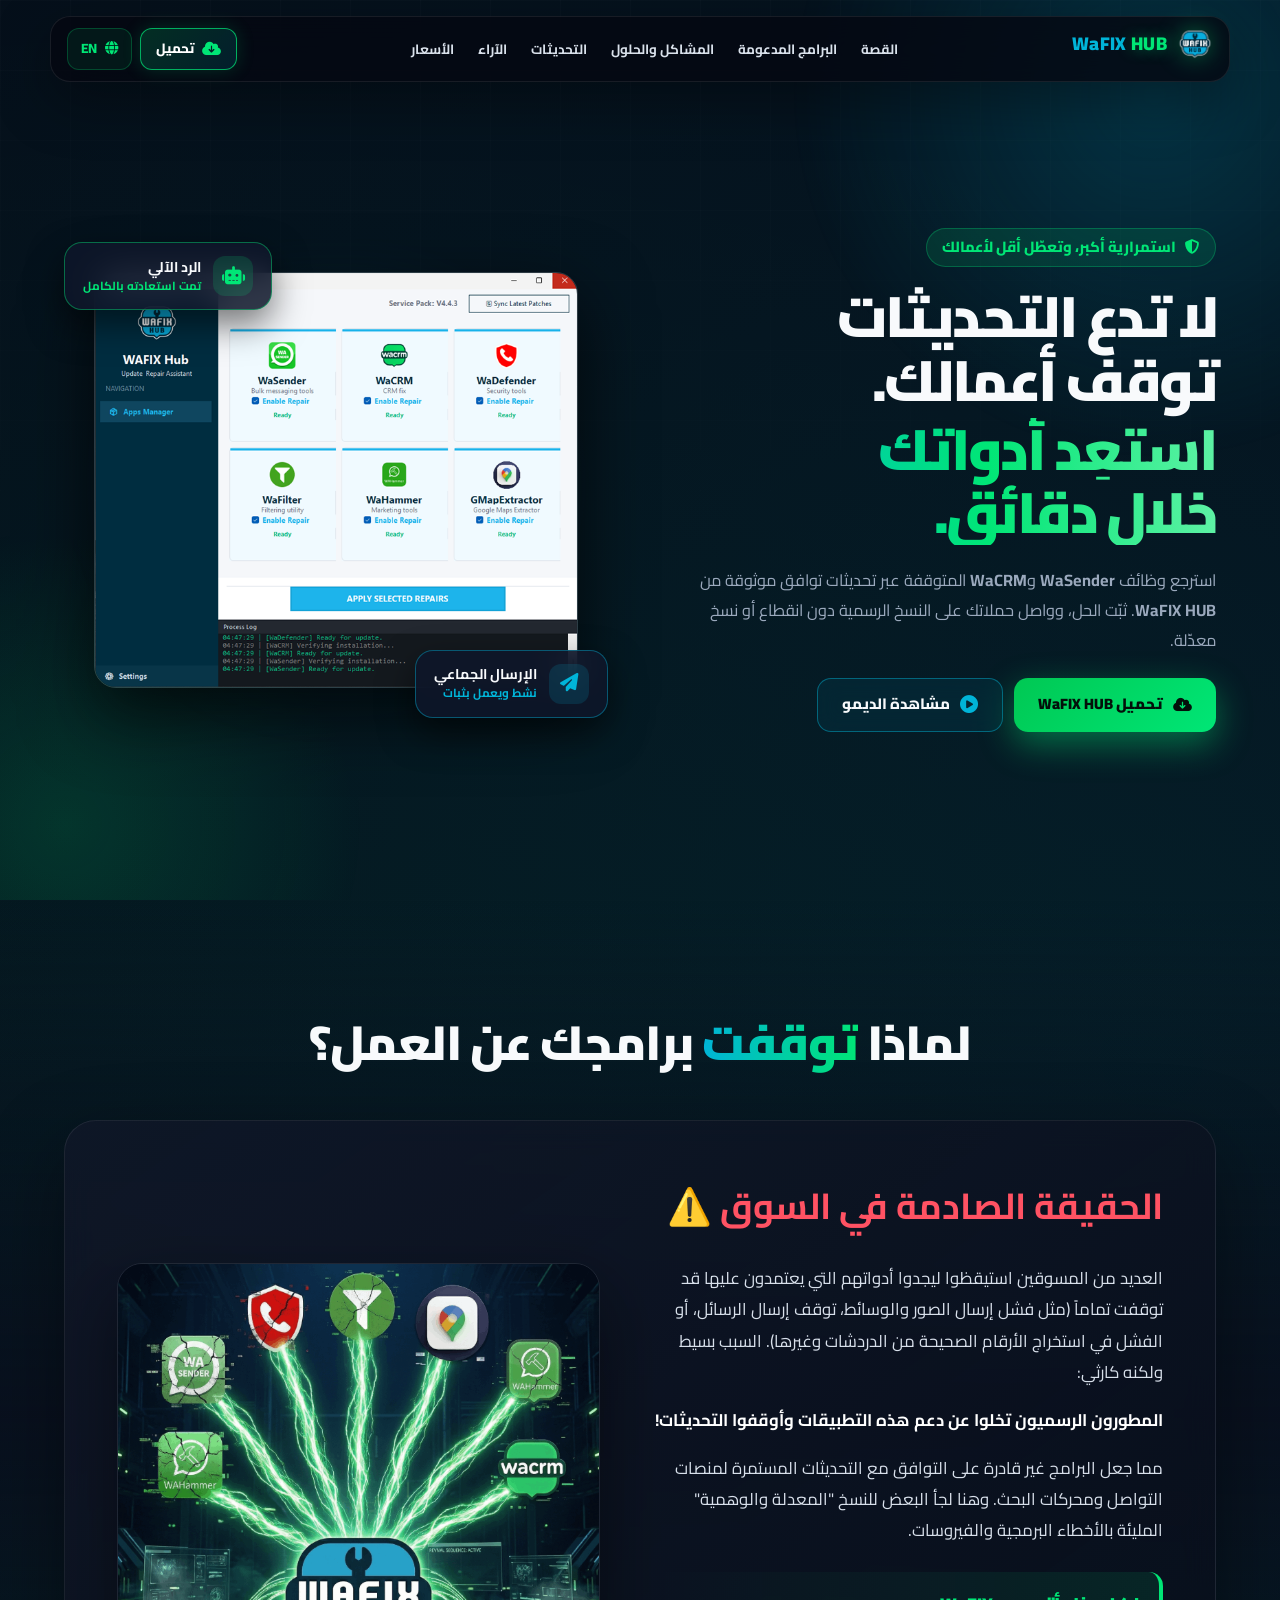
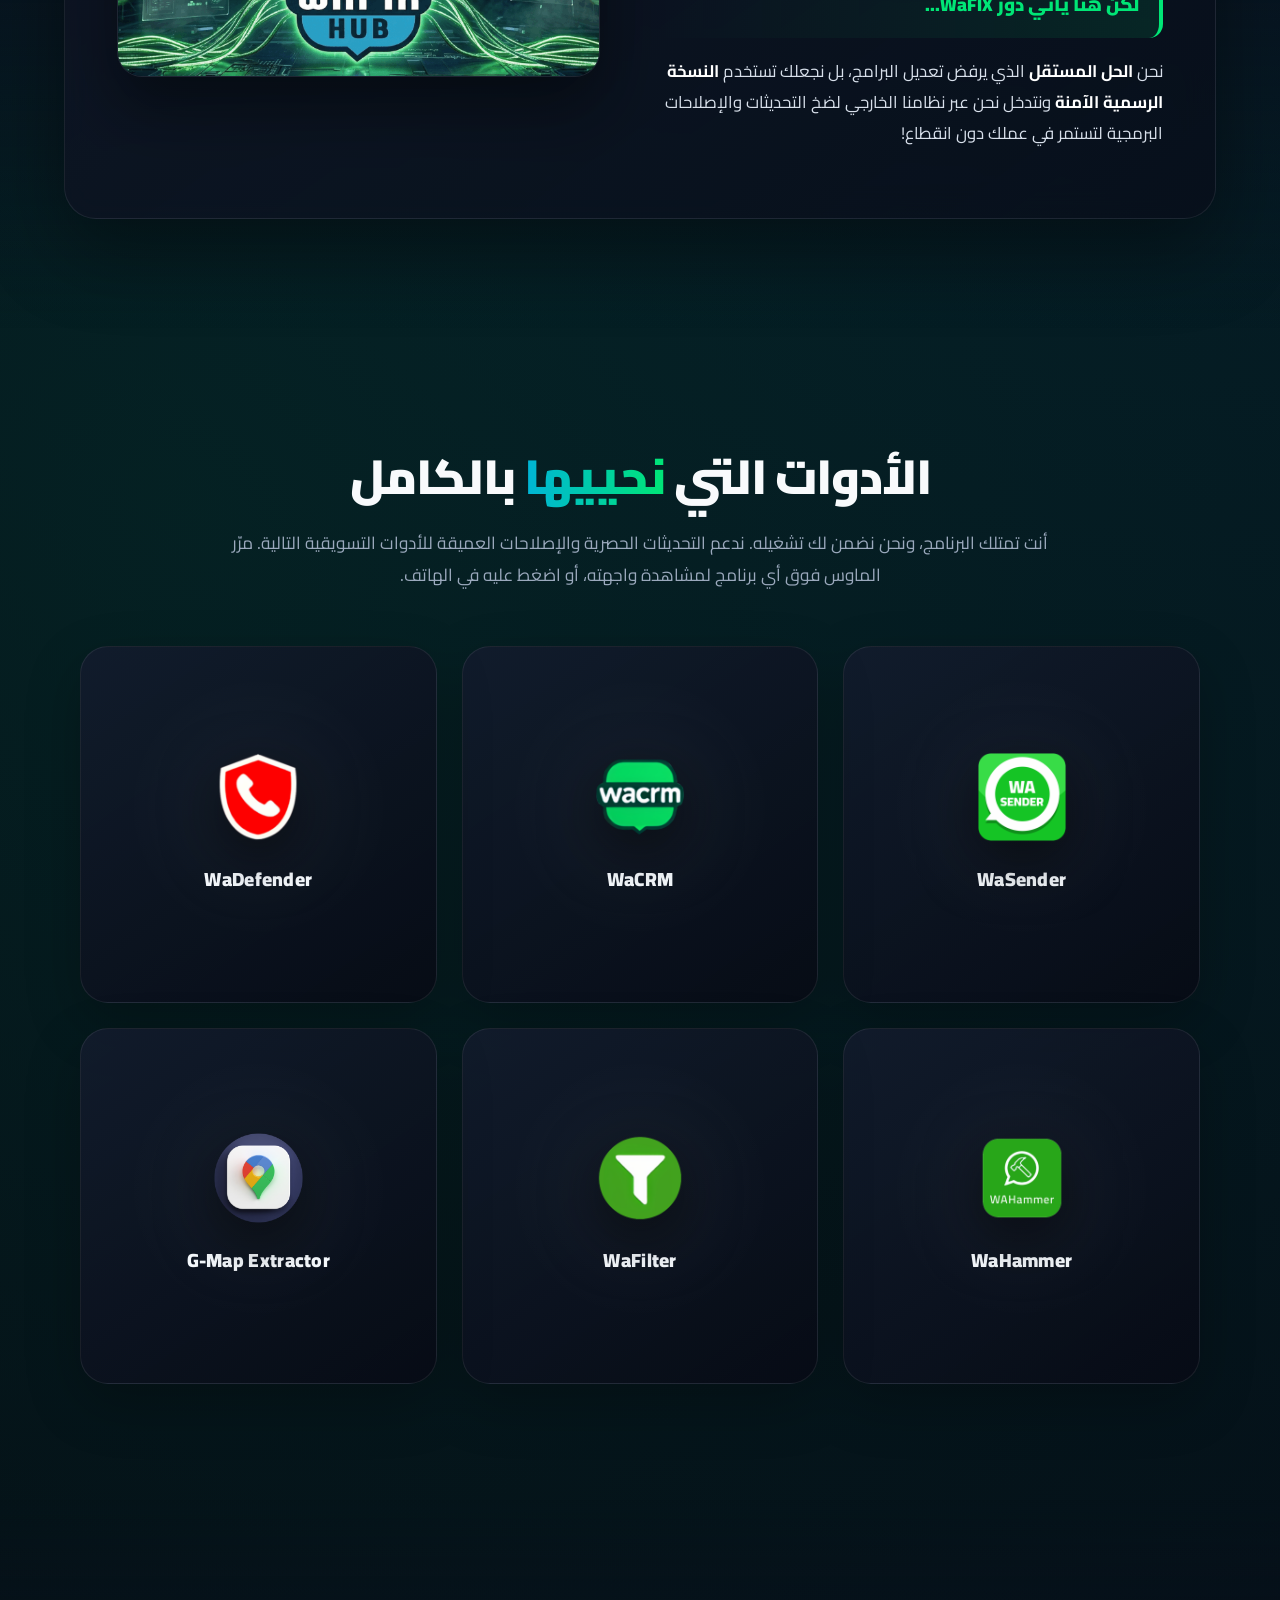
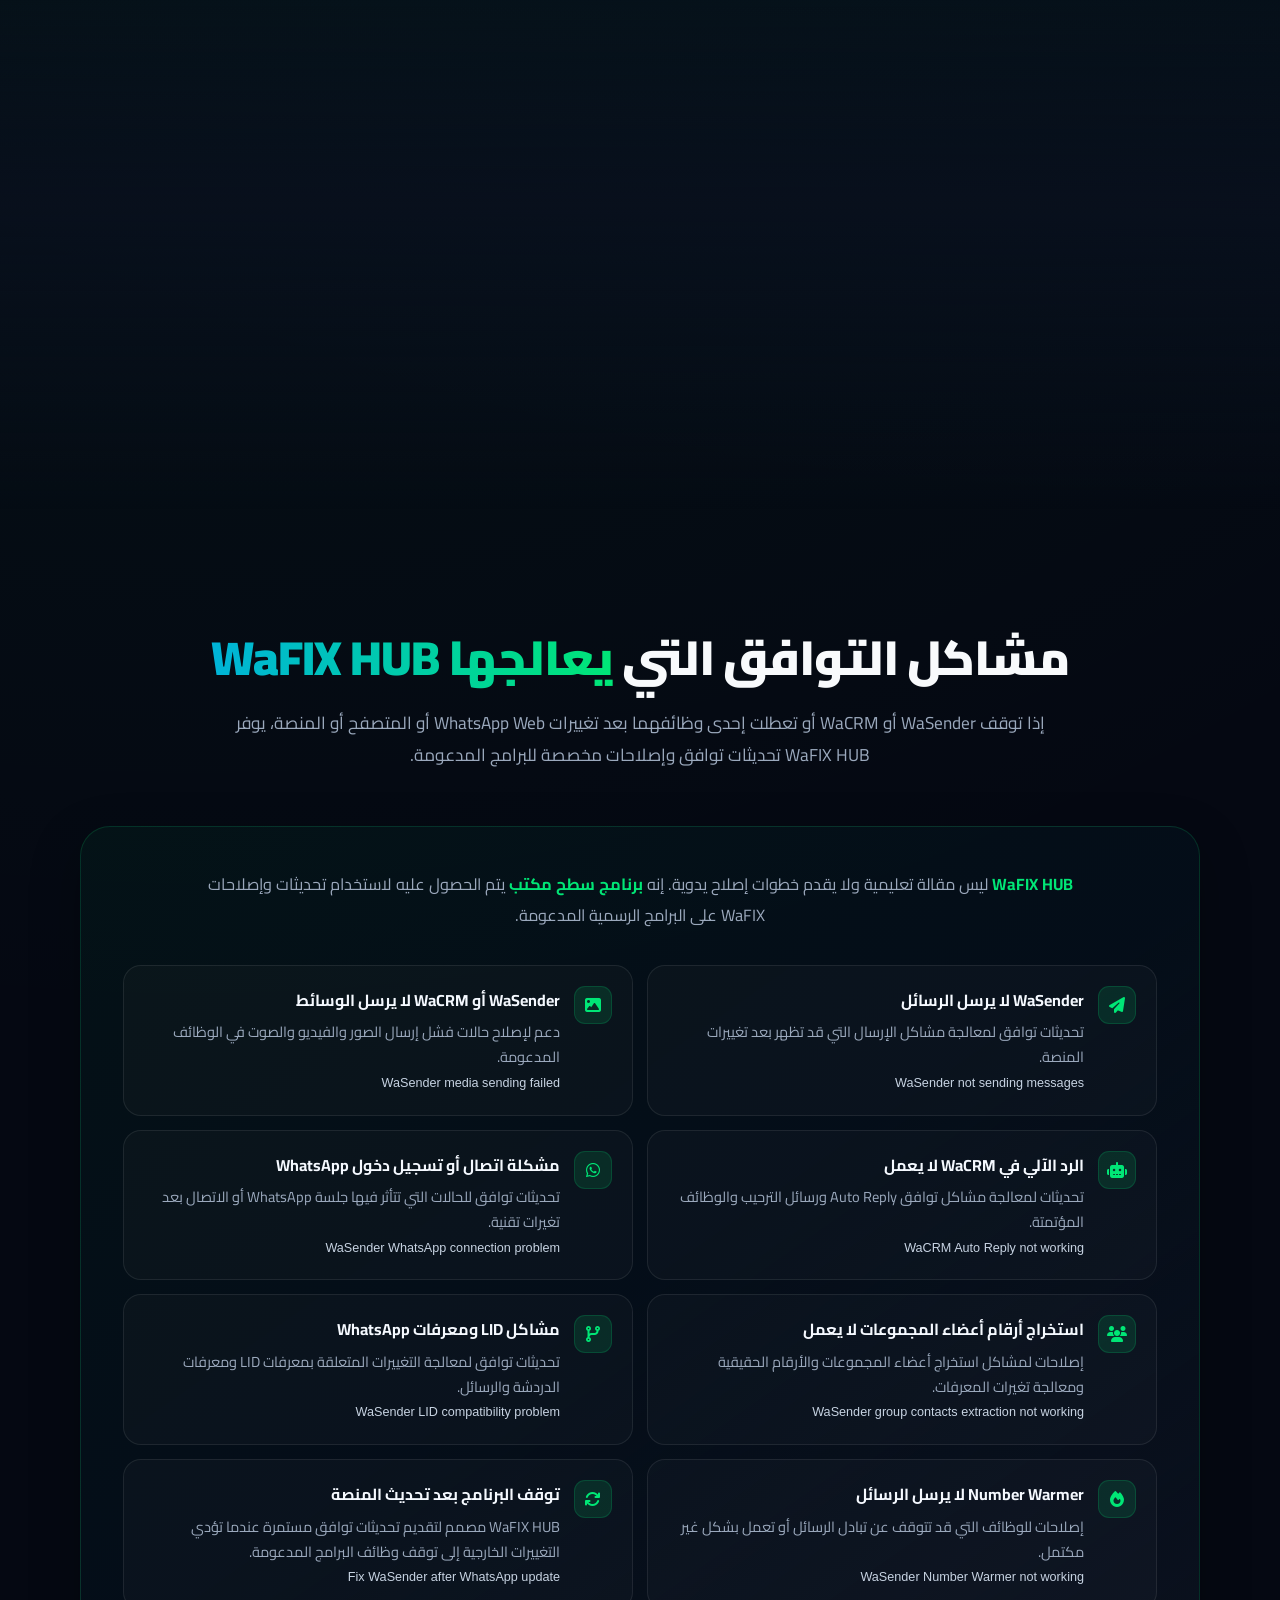
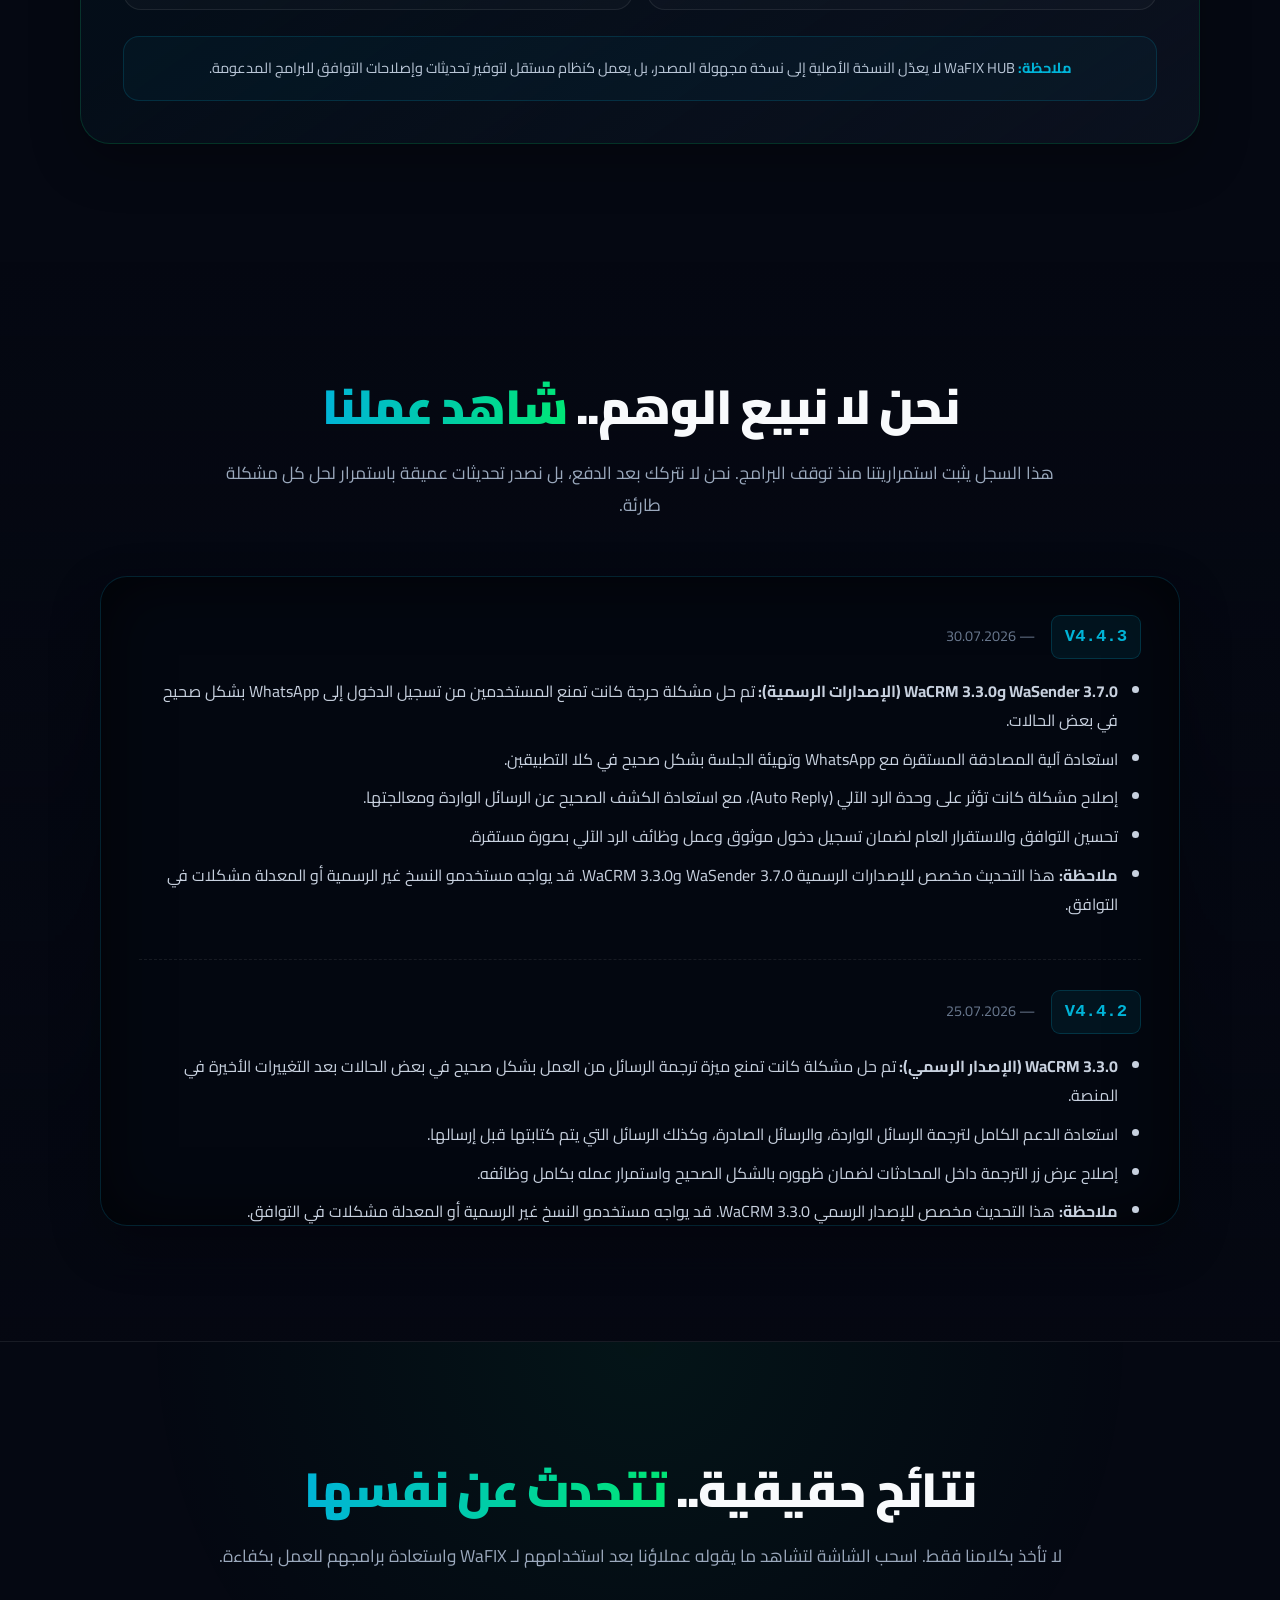
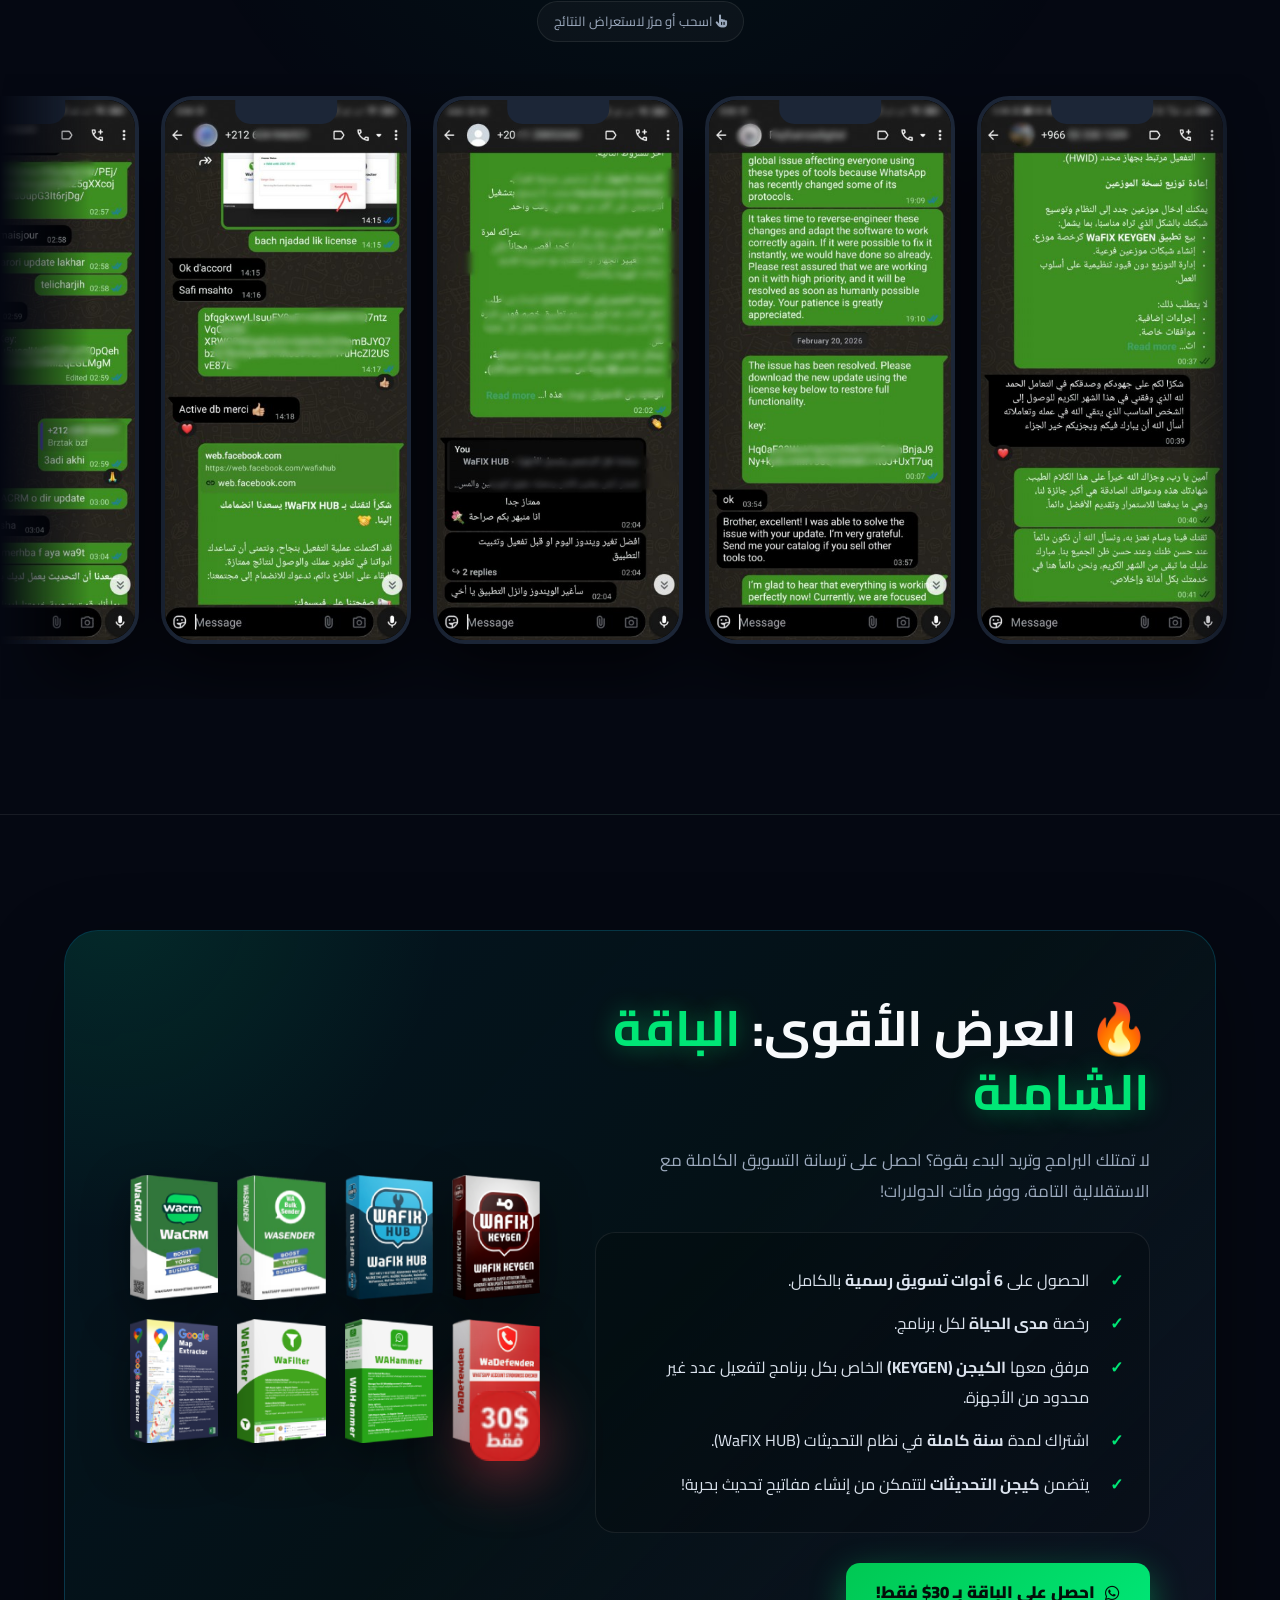
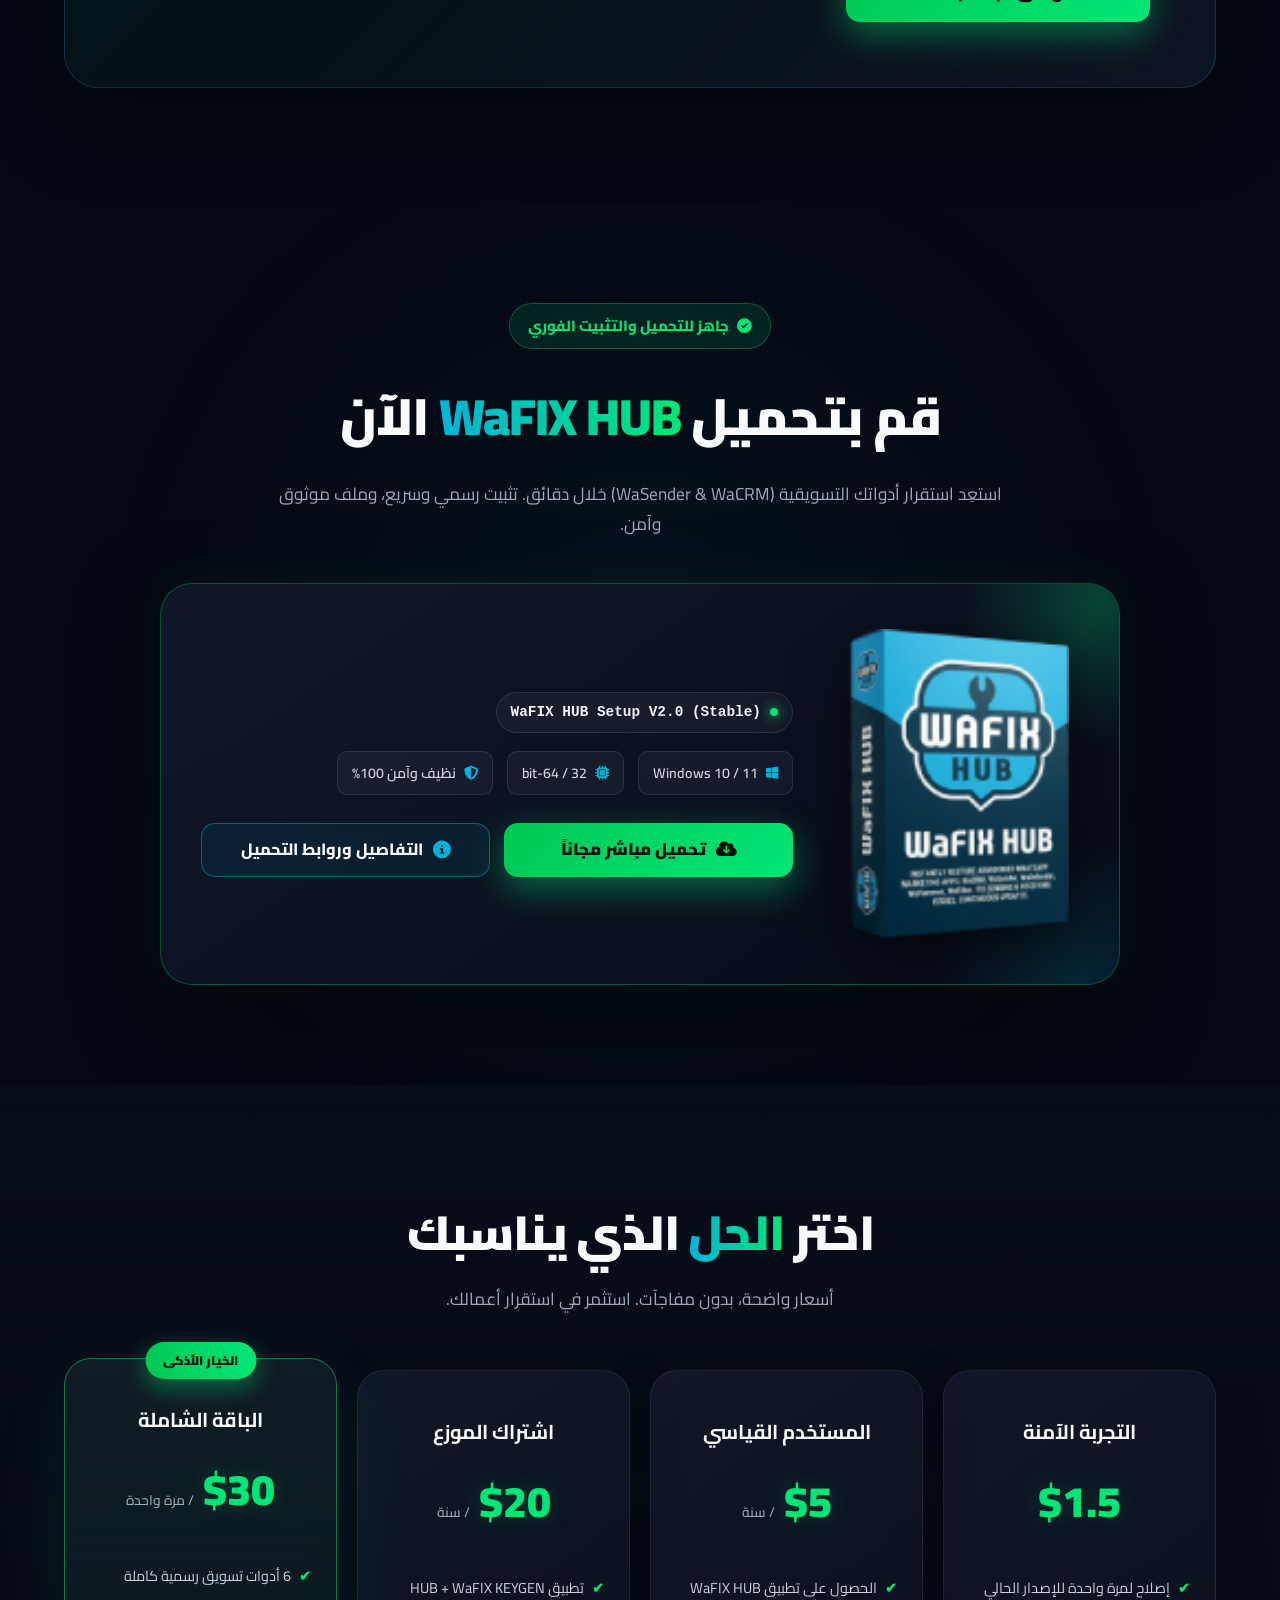
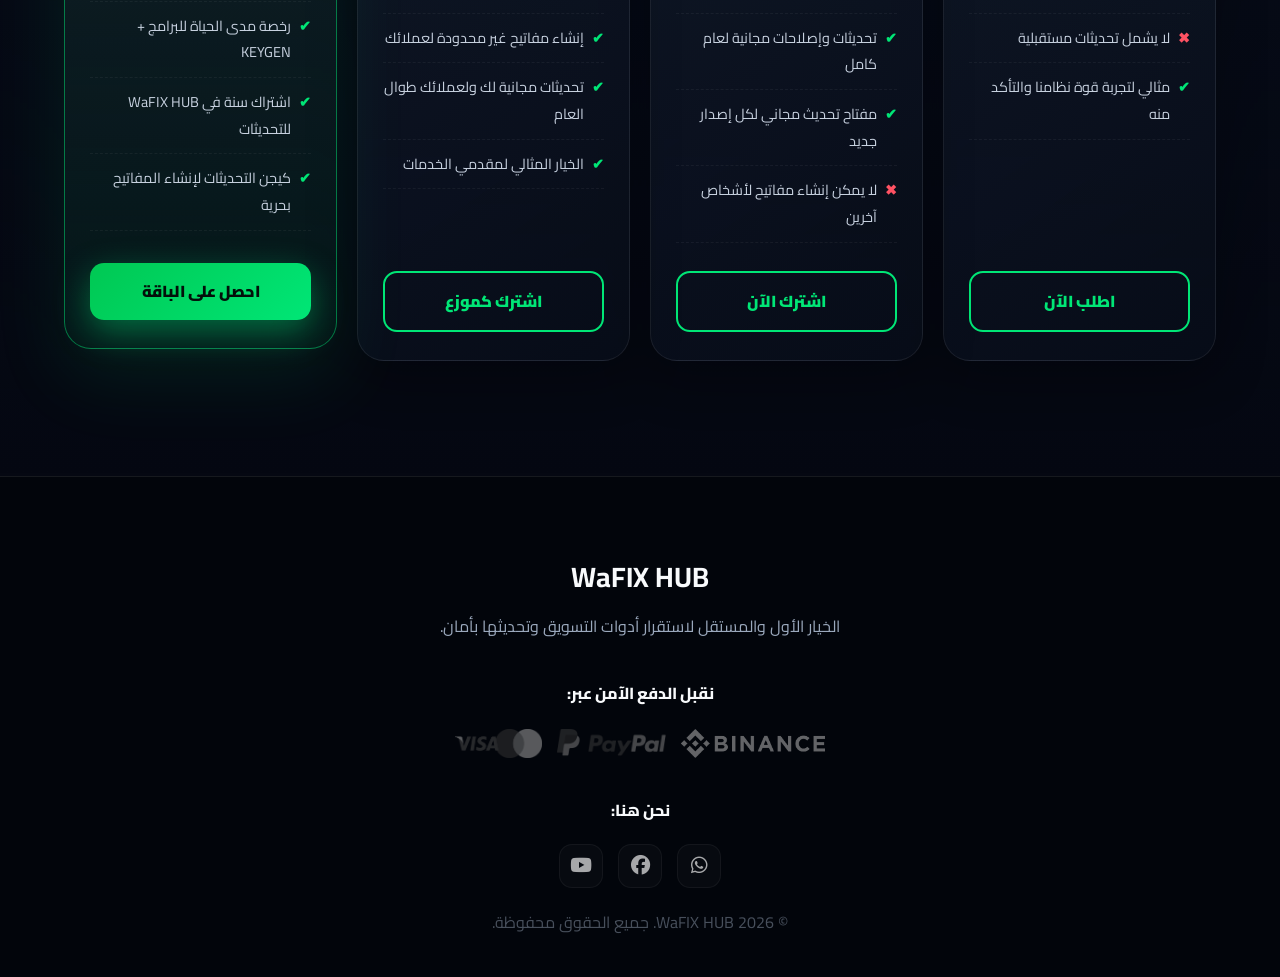
==== commit e6b954b2: "Add files via upload" ====
--- a/index.html
+++ b/index.html
@@ -4372,7 +4372,923 @@
         }
     </style>
 
-    <link rel="stylesheet" href="site-ui.css">
+    <!-- Shared site styles are inlined so GitHub Pages has no external CSS path dependency. -->
+    <style id="site-ui-inline">
+/* Shared WaFIX HUB UI layer
+   Keeps the global header and download actions identical across all routes. */
+
+#main-header {
+    top: 16px;
+    left: 50%;
+    width: min(1180px, calc(100% - 32px));
+    min-height: 66px;
+    padding: 9px 16px;
+    display: flex;
+    align-items: center;
+    justify-content: space-between;
+    gap: 16px;
+    box-sizing: border-box;
+    border: 1px solid rgba(255, 255, 255, 0.08);
+    border-radius: 20px;
+    background: rgba(5, 8, 18, 0.82);
+    -webkit-backdrop-filter: blur(22px);
+    backdrop-filter: blur(22px);
+    box-shadow: 0 18px 55px rgba(0, 0, 0, 0.35);
+}
+
+html[lang="ar"] #main-header {
+    font-family: "Cairo", "Segoe UI", Tahoma, Arial, sans-serif;
+}
+
+html[lang="en"] #main-header {
+    font-family: "Inter", "Outfit", "Segoe UI", Tahoma, Arial, sans-serif;
+}
+
+#main-header.scrolled {
+    background: rgba(5, 8, 18, 0.96);
+    border-color: rgba(0, 230, 118, 0.22);
+    box-shadow: 0 20px 60px rgba(0, 0, 0, 0.5);
+}
+
+#main-header .logo {
+    flex: 0 0 auto;
+}
+
+#main-header .logo a {
+    display: inline-flex;
+    align-items: center;
+    gap: 10px;
+    color: inherit;
+    text-decoration: none;
+}
+
+#main-header .logo img {
+    width: auto;
+    height: 36px;
+    flex: 0 0 auto;
+}
+
+#main-header .logo-name {
+    font-size: 1.16rem;
+    line-height: 1;
+    font-weight: 900;
+    letter-spacing: 0.35px;
+    white-space: nowrap;
+}
+
+#main-header .nav-links {
+    position: static;
+    display: flex;
+    flex: 1 1 auto;
+    align-items: center;
+    justify-content: center;
+    gap: 2px;
+    width: auto;
+    padding: 0;
+    background: transparent;
+    border: 0;
+    border-radius: 0;
+    box-shadow: none;
+}
+
+#main-header .nav-links a {
+    min-height: 38px;
+    padding: 8px 10px;
+    display: inline-flex;
+    align-items: center;
+    justify-content: center;
+    gap: 7px;
+    box-sizing: border-box;
+    border: 1px solid transparent;
+    border-radius: 10px;
+    color: #d9e1eb;
+    font-size: 0.84rem;
+    line-height: 1.2;
+    font-weight: 700;
+    white-space: nowrap;
+    text-align: center;
+    text-decoration: none;
+    transform: none;
+    transition: color 0.2s ease, background-color 0.2s ease, border-color 0.2s ease;
+}
+
+#main-header .header-actions {
+    display: inline-flex;
+    flex: 0 0 auto;
+    align-items: center;
+    gap: 8px;
+}
+
+#main-header .btn-header-download,
+#main-header .language-switch,
+#main-header .menu-toggle {
+    min-width: 42px;
+    min-height: 42px;
+    height: 42px;
+    padding: 8px 13px;
+    display: inline-flex;
+    align-items: center;
+    justify-content: center;
+    gap: 8px;
+    box-sizing: border-box;
+    border: 1px solid rgba(0, 230, 118, 0.24);
+    border-radius: 12px;
+    background: rgba(0, 230, 118, 0.07);
+    color: #00e676;
+    font-family: inherit;
+    font-size: 0.84rem;
+    line-height: 1;
+    font-weight: 800;
+    white-space: nowrap;
+    text-decoration: none;
+    box-shadow: none;
+    transform: none;
+    touch-action: manipulation;
+    -webkit-tap-highlight-color: transparent;
+    transition: color 0.2s ease, background-color 0.2s ease, border-color 0.2s ease, box-shadow 0.2s ease;
+}
+
+#main-header .btn-header-download {
+    padding-inline: 15px;
+    border-color: rgba(0, 230, 118, 0.72);
+    background: linear-gradient(135deg, rgba(0, 230, 118, 0.17), rgba(0, 180, 216, 0.13));
+    color: #ffffff;
+    box-shadow: 0 0 18px rgba(0, 230, 118, 0.18);
+}
+
+#main-header .btn-header-download i,
+#main-header .language-switch i {
+    color: #00e676;
+    transform: none;
+}
+
+#main-header .menu-toggle {
+    display: none;
+    padding: 0;
+    color: #ffffff;
+    border-color: rgba(255, 255, 255, 0.12);
+    background: rgba(255, 255, 255, 0.05);
+    cursor: pointer;
+}
+
+#main-header :is(a, button):focus-visible,
+.download-actions a:focus-visible,
+.btn-download-hero:focus-visible,
+.btn-mirror:focus-visible,
+.btn-buy-license:focus-visible {
+    outline: 3px solid rgba(0, 180, 216, 0.72);
+    outline-offset: 3px;
+}
+
+@media (hover: hover) and (pointer: fine) {
+    #main-header .nav-links a:hover {
+        color: #ffffff;
+        border-color: rgba(0, 230, 118, 0.12);
+        background: rgba(0, 230, 118, 0.08);
+        transform: none;
+    }
+
+    #main-header .btn-header-download:hover,
+    #main-header .language-switch:hover,
+    #main-header .menu-toggle:hover {
+        color: #ffffff;
+        border-color: rgba(0, 230, 118, 0.65);
+        background: rgba(0, 230, 118, 0.14);
+        box-shadow: 0 0 22px rgba(0, 230, 118, 0.2);
+        transform: none;
+    }
+
+    #main-header .logo:hover img {
+        transform: scale(1.04);
+    }
+}
+
+/* Glass Floating hero shared by both home-page languages. */
+.hero {
+    min-height: 100svh;
+    padding: 132px 5% 72px;
+    box-sizing: border-box;
+}
+
+.hero .hero-inner {
+    grid-template-columns: minmax(0, 1fr) minmax(390px, 1fr);
+    gap: clamp(46px, 5vw, 72px);
+}
+
+.hero .hero-content {
+    min-width: 0;
+}
+
+.hero .hero-badge {
+    max-width: 100%;
+    margin-bottom: 18px;
+    padding: 8px 15px;
+    box-sizing: border-box;
+    line-height: 1.4;
+    text-align: start;
+}
+
+.hero h1 {
+    max-width: 700px;
+    margin: 0 0 20px;
+    font-size: clamp(2.65rem, 4.45vw, 3.85rem);
+    line-height: 1.12;
+    letter-spacing: -0.045em;
+    text-wrap: balance;
+}
+
+html[lang="en"] .hero h1 {
+    max-width: 660px;
+    font-size: clamp(2.55rem, 4.15vw, 3.7rem);
+}
+
+.hero h1 span {
+    display: block;
+    width: fit-content;
+    max-width: 100%;
+    margin-top: 5px;
+    color: transparent;
+    background: linear-gradient(90deg, #00b4d8 0%, #00e676 58%, #5df2a4 100%);
+    -webkit-background-clip: text;
+    background-clip: text;
+    text-shadow: none;
+}
+
+.hero h1 span::after {
+    display: none;
+}
+
+.hero p {
+    max-width: 670px;
+    margin: 0 0 22px;
+    font-size: 1.02rem;
+    line-height: 1.85;
+}
+
+.hero .hero-ai-context {
+    max-width: 680px;
+    margin: 0 0 26px;
+    gap: 8px;
+}
+
+.hero .hero-ai-context span {
+    min-height: 36px;
+    padding: 7px 11px;
+    display: inline-flex;
+    align-items: center;
+    gap: 7px;
+    box-sizing: border-box;
+    direction: inherit;
+    color: #c8d3df;
+    border-color: rgba(255, 255, 255, 0.1);
+    border-radius: 10px;
+    background: rgba(255, 255, 255, 0.035);
+    font-family: inherit;
+    font-size: 0.76rem;
+    line-height: 1.35;
+    text-align: start;
+}
+
+.hero .hero-ai-context span::before {
+    content: "\2713";
+    flex: 0 0 auto;
+    color: #00e676;
+    font-weight: 900;
+}
+
+.hero .hero-actions {
+    display: flex;
+    align-items: stretch;
+    flex-wrap: wrap;
+    gap: 11px;
+}
+
+.hero .hero-actions a {
+    min-height: 54px;
+    padding: 13px 24px;
+    box-sizing: border-box;
+    font-size: 0.94rem !important;
+    line-height: 1.35;
+    text-align: center;
+    touch-action: manipulation;
+}
+
+.hero .hero-img {
+    position: relative;
+    z-index: 1;
+    width: 100%;
+    max-width: 580px;
+    justify-self: end;
+    padding: 30px;
+    box-sizing: border-box;
+    overflow: visible;
+    border: 0;
+    border-radius: 0;
+    background: transparent;
+    box-shadow: none;
+    animation: none;
+}
+
+html[dir="rtl"] .hero .hero-img {
+    justify-self: start;
+}
+
+.hero .hero-img::before {
+    content: "";
+    position: absolute;
+    inset: 7%;
+    z-index: -1;
+    display: block;
+    border-radius: 34px;
+    background: radial-gradient(circle, rgba(0, 230, 118, 0.2), rgba(0, 180, 216, 0.09) 48%, transparent 74%);
+    filter: blur(38px);
+    opacity: 1;
+}
+
+.hero .hero-img .hero-main-mockup {
+    display: block;
+    width: 100%;
+    height: auto;
+    border: 1px solid rgba(255, 255, 255, 0.16);
+    border-radius: 22px;
+    box-shadow: 0 25px 70px rgba(0, 0, 0, 0.7);
+}
+
+.hero .hero-float-card {
+    position: absolute;
+    z-index: 2;
+    min-width: 190px;
+    padding: 13px 18px;
+    display: flex;
+    align-items: center;
+    gap: 12px;
+    box-sizing: border-box;
+    border: 1px solid rgba(255, 255, 255, 0.16);
+    border-radius: 18px;
+    background: rgba(15, 23, 42, 0.86);
+    box-shadow: 0 15px 35px rgba(0, 0, 0, 0.52);
+    -webkit-backdrop-filter: blur(16px);
+    backdrop-filter: blur(16px);
+    animation: wafixFloatSlow 4s ease-in-out infinite alternate;
+}
+
+.hero .hero-float-card-primary {
+    top: 0;
+    inset-inline-end: 0;
+    border-color: rgba(0, 230, 118, 0.42);
+}
+
+.hero .hero-float-card-secondary {
+    bottom: 0;
+    inset-inline-start: 0;
+    border-color: rgba(0, 180, 216, 0.42);
+    animation-delay: 1.5s;
+}
+
+.hero .hero-float-icon {
+    width: 40px;
+    height: 40px;
+    flex: 0 0 40px;
+    display: inline-flex;
+    align-items: center;
+    justify-content: center;
+    border-radius: 12px;
+    font-size: 1.15rem;
+}
+
+.hero .hero-float-card-primary .hero-float-icon {
+    color: #00e676;
+    background: rgba(0, 230, 118, 0.15);
+}
+
+.hero .hero-float-card-secondary .hero-float-icon {
+    color: #00b4d8;
+    background: rgba(0, 180, 216, 0.15);
+}
+
+.hero .hero-float-copy {
+    min-width: 0;
+    display: grid;
+    gap: 1px;
+    text-align: start;
+}
+
+.hero .hero-badge::before {
+    display: none;
+}
+
+.hero .hero-badge i {
+    flex: 0 0 auto;
+    color: #00e676;
+}
+
+.hero .hero-float-copy strong {
+    color: #f8fafc;
+    font-size: 0.88rem;
+    line-height: 1.35;
+    white-space: nowrap;
+}
+
+.hero .hero-float-copy small {
+    color: #00e676;
+    font-size: 0.73rem;
+    font-weight: 700;
+    line-height: 1.4;
+    white-space: nowrap;
+}
+
+.hero .hero-float-card-secondary .hero-float-copy small {
+    color: #00b4d8;
+}
+
+@keyframes wafixFloatSlow {
+    from {
+        transform: translateY(0);
+    }
+
+    to {
+        transform: translateY(-12px);
+    }
+}
+
+/* Refined download block shared by the Arabic and English home pages. */
+.download-section .download-card {
+    isolation: isolate;
+    border-color: rgba(0, 230, 118, 0.3);
+    background: linear-gradient(145deg, rgba(16, 24, 42, 0.96), rgba(7, 12, 24, 0.92));
+    box-shadow: 0 28px 80px rgba(0, 0, 0, 0.5), 0 0 48px rgba(0, 230, 118, 0.08);
+}
+
+.download-section .download-card::after {
+    content: "";
+    position: absolute;
+    inset-inline-start: -120px;
+    bottom: -160px;
+    width: 310px;
+    height: 310px;
+    border-radius: 50%;
+    background: radial-gradient(circle, rgba(0, 180, 216, 0.16), transparent 68%);
+    pointer-events: none;
+    z-index: -1;
+}
+
+.download-section .download-card-content {
+    gap: 46px;
+}
+
+.download-section .download-info {
+    min-width: 0;
+}
+
+.download-section .download-version-tag,
+.download-section .download-specs span {
+    border-color: rgba(255, 255, 255, 0.1);
+    background: rgba(255, 255, 255, 0.045);
+}
+
+.download-section .download-actions a {
+    min-height: 54px;
+    padding: 13px 20px;
+    box-sizing: border-box;
+    line-height: 1.4;
+    touch-action: manipulation;
+    -webkit-tap-highlight-color: transparent;
+}
+
+.download-section .download-actions .btn-primary,
+.download-section .download-actions .btn-secondary-cta {
+    flex: 1 1 220px;
+}
+
+.btn-download-hero,
+.btn-mirror,
+.btn-buy-license {
+    touch-action: manipulation;
+    -webkit-tap-highlight-color: transparent;
+}
+
+@media (max-width: 1060px) {
+    #main-header {
+        top: 10px;
+        width: min(720px, calc(100% - 24px));
+    }
+
+    #main-header .menu-toggle {
+        display: inline-flex;
+    }
+
+    #main-header .nav-links {
+        position: absolute;
+        top: calc(100% + 10px);
+        inset-inline: 0;
+        width: 100%;
+        max-height: calc(100vh - 100px);
+        padding: 12px;
+        display: none;
+        flex-direction: column;
+        align-items: stretch;
+        gap: 4px;
+        overflow-y: auto;
+        overscroll-behavior: contain;
+        border: 1px solid rgba(255, 255, 255, 0.09);
+        border-radius: 18px;
+        background: rgba(5, 8, 18, 0.98);
+        box-shadow: 0 24px 65px rgba(0, 0, 0, 0.62);
+        -webkit-backdrop-filter: blur(24px);
+        backdrop-filter: blur(24px);
+    }
+
+    #main-header .nav-links.active {
+        display: flex;
+    }
+
+    #main-header .nav-links a {
+        width: 100%;
+        min-height: 46px;
+        padding: 11px 14px;
+        font-size: 0.93rem;
+        white-space: normal;
+    }
+
+    .hero {
+        min-height: auto;
+        padding: 118px 5% 72px;
+        text-align: center;
+    }
+
+    .hero .hero-inner {
+        grid-template-columns: minmax(0, 1fr);
+        gap: 40px;
+    }
+
+    .hero .hero-content {
+        width: min(780px, 100%);
+        margin-inline: auto;
+    }
+
+    .hero h1,
+    html[lang="en"] .hero h1,
+    .hero p,
+    .hero .hero-ai-context {
+        margin-inline: auto;
+    }
+
+    .hero h1 span {
+        margin-inline: auto;
+    }
+
+    .hero .hero-ai-context,
+    .hero .hero-actions {
+        justify-content: center;
+    }
+
+    .hero .hero-img,
+    html[dir="rtl"] .hero .hero-img {
+        max-width: 620px;
+        margin: 0 auto;
+        justify-self: center;
+    }
+}
+
+@media (max-width: 600px) {
+    #main-header {
+        width: calc(100% - 20px);
+        min-height: 64px;
+        padding: 8px 10px;
+        gap: 10px;
+        border-radius: 17px;
+    }
+
+    #main-header .logo a {
+        gap: 7px;
+    }
+
+    #main-header .logo img {
+        height: 32px;
+    }
+
+    #main-header .logo-name {
+        font-size: 1rem;
+    }
+
+    #main-header .header-actions {
+        gap: 6px;
+    }
+
+    #main-header .btn-header-download,
+    #main-header .language-switch,
+    #main-header .menu-toggle {
+        width: 40px;
+        min-width: 40px;
+        height: 40px;
+        min-height: 40px;
+        padding: 0;
+        border-radius: 11px;
+    }
+
+    #main-header .btn-header-download span,
+    #main-header .language-switch span {
+        display: none;
+    }
+
+    .hero {
+        padding: 106px 16px 58px;
+    }
+
+    .hero .hero-inner {
+        gap: 30px;
+    }
+
+    .hero .hero-badge {
+        width: fit-content;
+        max-width: 100%;
+        margin: 0 auto 17px;
+        padding: 7px 12px;
+        font-size: 0.78rem;
+        line-height: 1.45;
+        text-align: center;
+    }
+
+    .hero h1,
+    html[lang="en"] .hero h1 {
+        margin-bottom: 17px;
+        font-size: clamp(2.1rem, 9.8vw, 2.75rem);
+        line-height: 1.12;
+        letter-spacing: -0.035em;
+    }
+
+    html[lang="en"] .hero h1 {
+        font-size: clamp(2rem, 9.2vw, 2.6rem);
+    }
+
+    .hero p {
+        margin-bottom: 19px;
+        font-size: 0.94rem;
+        line-height: 1.75;
+    }
+
+    .hero .hero-ai-context {
+        width: 100%;
+        margin-bottom: 21px;
+        display: grid;
+        grid-template-columns: repeat(2, minmax(0, 1fr));
+        gap: 7px;
+    }
+
+    .hero .hero-ai-context span {
+        width: 100%;
+        min-height: 44px;
+        padding: 7px 8px;
+        justify-content: center;
+        font-size: 0.7rem;
+        text-align: center;
+    }
+
+    .hero .hero-ai-context span:last-child {
+        grid-column: 1 / -1;
+    }
+
+    .hero .hero-actions {
+        width: 100%;
+        flex-direction: column;
+        gap: 9px;
+    }
+
+    .hero .hero-actions a {
+        width: 100%;
+        min-height: 53px;
+        padding: 12px 15px;
+        font-size: 0.9rem !important;
+    }
+
+    .hero .hero-img,
+    html[dir="rtl"] .hero .hero-img {
+        padding: 22px 12px 26px;
+        border-radius: 0;
+        animation: none;
+    }
+
+    .hero .hero-img .hero-main-mockup {
+        border-radius: 18px;
+    }
+
+    .hero .hero-float-card {
+        min-width: 168px;
+        padding: 10px 12px;
+        gap: 9px;
+        border-radius: 14px;
+    }
+
+    .hero .hero-float-icon {
+        width: 34px;
+        height: 34px;
+        flex-basis: 34px;
+        border-radius: 10px;
+        font-size: 1rem;
+    }
+
+    .hero .hero-float-copy strong {
+        font-size: 0.78rem;
+    }
+
+    .hero .hero-float-copy small {
+        font-size: 0.65rem;
+    }
+
+    .download-section {
+        padding-inline: 16px;
+    }
+
+    .download-section .download-title {
+        font-size: clamp(1.85rem, 9vw, 2.35rem);
+        line-height: 1.3;
+    }
+
+    .download-section .download-subtitle {
+        margin-bottom: 30px;
+        font-size: 0.96rem;
+        line-height: 1.8;
+    }
+
+    .download-section .download-card {
+        padding: 28px 18px;
+        border-radius: 24px;
+    }
+
+    .download-section .download-card-content {
+        gap: 24px;
+    }
+
+    .download-section .download-box-img img {
+        max-width: 145px;
+    }
+
+    .download-section .download-version-tag {
+        max-width: 100%;
+        justify-content: center;
+        font-size: 0.78rem;
+        line-height: 1.45;
+        white-space: normal;
+    }
+
+    .download-section .download-specs {
+        gap: 8px;
+    }
+
+    .download-section .download-specs span {
+        padding: 8px 10px;
+        font-size: 0.8rem;
+    }
+
+    .download-section .download-actions {
+        gap: 10px;
+    }
+
+    .download-section .download-actions a {
+        width: 100%;
+        min-height: 54px;
+        padding: 12px 14px;
+        font-size: 0.9rem !important;
+    }
+
+    .download-section .download-actions .btn-primary,
+    .download-section .download-actions .btn-secondary-cta {
+        flex: 0 0 auto;
+    }
+
+    .main-download-card .btn-download-hero,
+    .main-download-card .btn-mirror,
+    .license-notice .btn-buy-license {
+        width: 100%;
+        min-height: 54px;
+        box-sizing: border-box;
+        justify-content: center;
+    }
+}
+
+@media (max-width: 360px) {
+    #main-header {
+        padding-inline: 8px;
+        gap: 8px;
+    }
+
+    #main-header .logo a {
+        gap: 5px;
+    }
+
+    #main-header .logo img {
+        height: 28px;
+    }
+
+    #main-header .logo-name {
+        font-size: 0.88rem;
+    }
+
+    #main-header .header-actions {
+        gap: 5px;
+    }
+
+    #main-header .btn-header-download,
+    #main-header .language-switch,
+    #main-header .menu-toggle {
+        width: 38px;
+        min-width: 38px;
+        height: 38px;
+        min-height: 38px;
+    }
+
+    .hero .hero-img,
+    html[dir="rtl"] .hero .hero-img {
+        padding-inline: 8px;
+    }
+
+    .hero .hero-float-card {
+        min-width: 154px;
+        padding: 9px 10px;
+    }
+
+    .hero .hero-float-copy strong {
+        font-size: 0.72rem;
+    }
+
+    .hero .hero-float-copy small {
+        font-size: 0.59rem;
+    }
+}
+
+@media (prefers-reduced-motion: reduce) {
+    .hero .hero-float-card {
+        animation: none;
+    }
+}
+
+/* Touchscreens should not retain desktop hover transforms after a tap. */
+@media (hover: none), (pointer: coarse) {
+    #main-header .logo:hover img,
+    #main-header .nav-links a:hover,
+    #main-header .btn-header-download:hover,
+    #main-header .language-switch:hover,
+    #main-header .menu-toggle:hover,
+    .btn-primary:hover,
+    .btn-secondary-cta:hover,
+    .btn-download-hero:hover,
+    .btn-mirror:hover,
+    .btn-buy-license:hover {
+        transform: none !important;
+        filter: none !important;
+    }
+
+    #main-header .btn-header-download:hover {
+        border-color: rgba(0, 230, 118, 0.72);
+        background: linear-gradient(135deg, rgba(0, 230, 118, 0.17), rgba(0, 180, 216, 0.13));
+        box-shadow: 0 0 18px rgba(0, 230, 118, 0.18);
+    }
+
+    #main-header .language-switch:hover,
+    #main-header .menu-toggle:hover {
+        box-shadow: none;
+    }
+
+    .tool-card:hover:not(.preview-active) {
+        transform: none !important;
+        border-color: rgba(255, 255, 255, 0.08) !important;
+        box-shadow: none !important;
+    }
+
+    .tool-card:hover:not(.preview-active)::before,
+    .tool-card:hover:not(.preview-active)::after {
+        opacity: 0 !important;
+    }
+
+    .tool-card:hover:not(.preview-active) .card-front {
+        opacity: 1 !important;
+        transform: none !important;
+        filter: none !important;
+    }
+
+    .tool-card:hover:not(.preview-active) .card-front img {
+        transform: none !important;
+    }
+
+    .tool-card:hover:not(.preview-active) .card-hover-img {
+        opacity: 0 !important;
+        transform: scale(1.18) !important;
+    }
+}
+
+@media (prefers-reduced-motion: reduce) {
+    #main-header *,
+    .download-section .download-actions a,
+    .btn-download-hero,
+    .btn-mirror,
+    .btn-buy-license {
+        transition-duration: 0.01ms !important;
+        animation-duration: 0.01ms !important;
+        animation-iteration-count: 1 !important;
+    }
+}
+
+    </style>
 </head>
 
 
